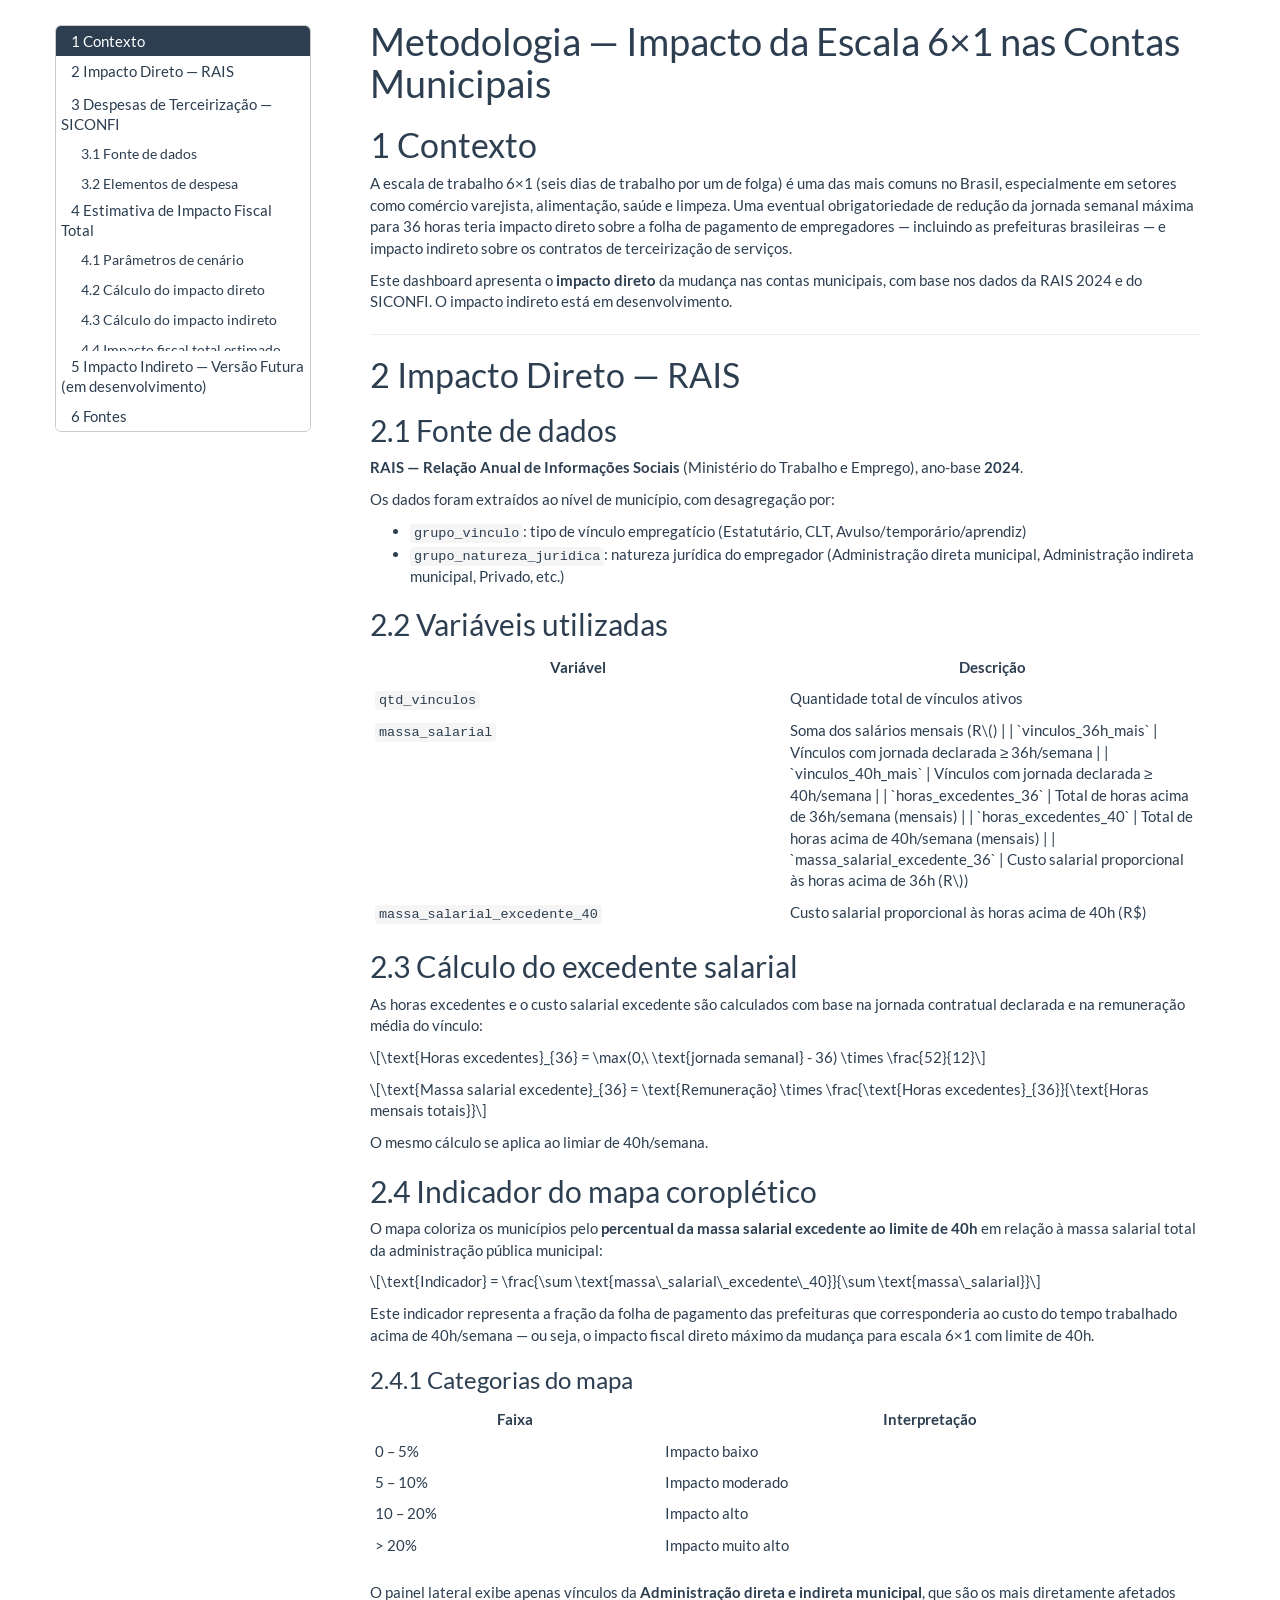
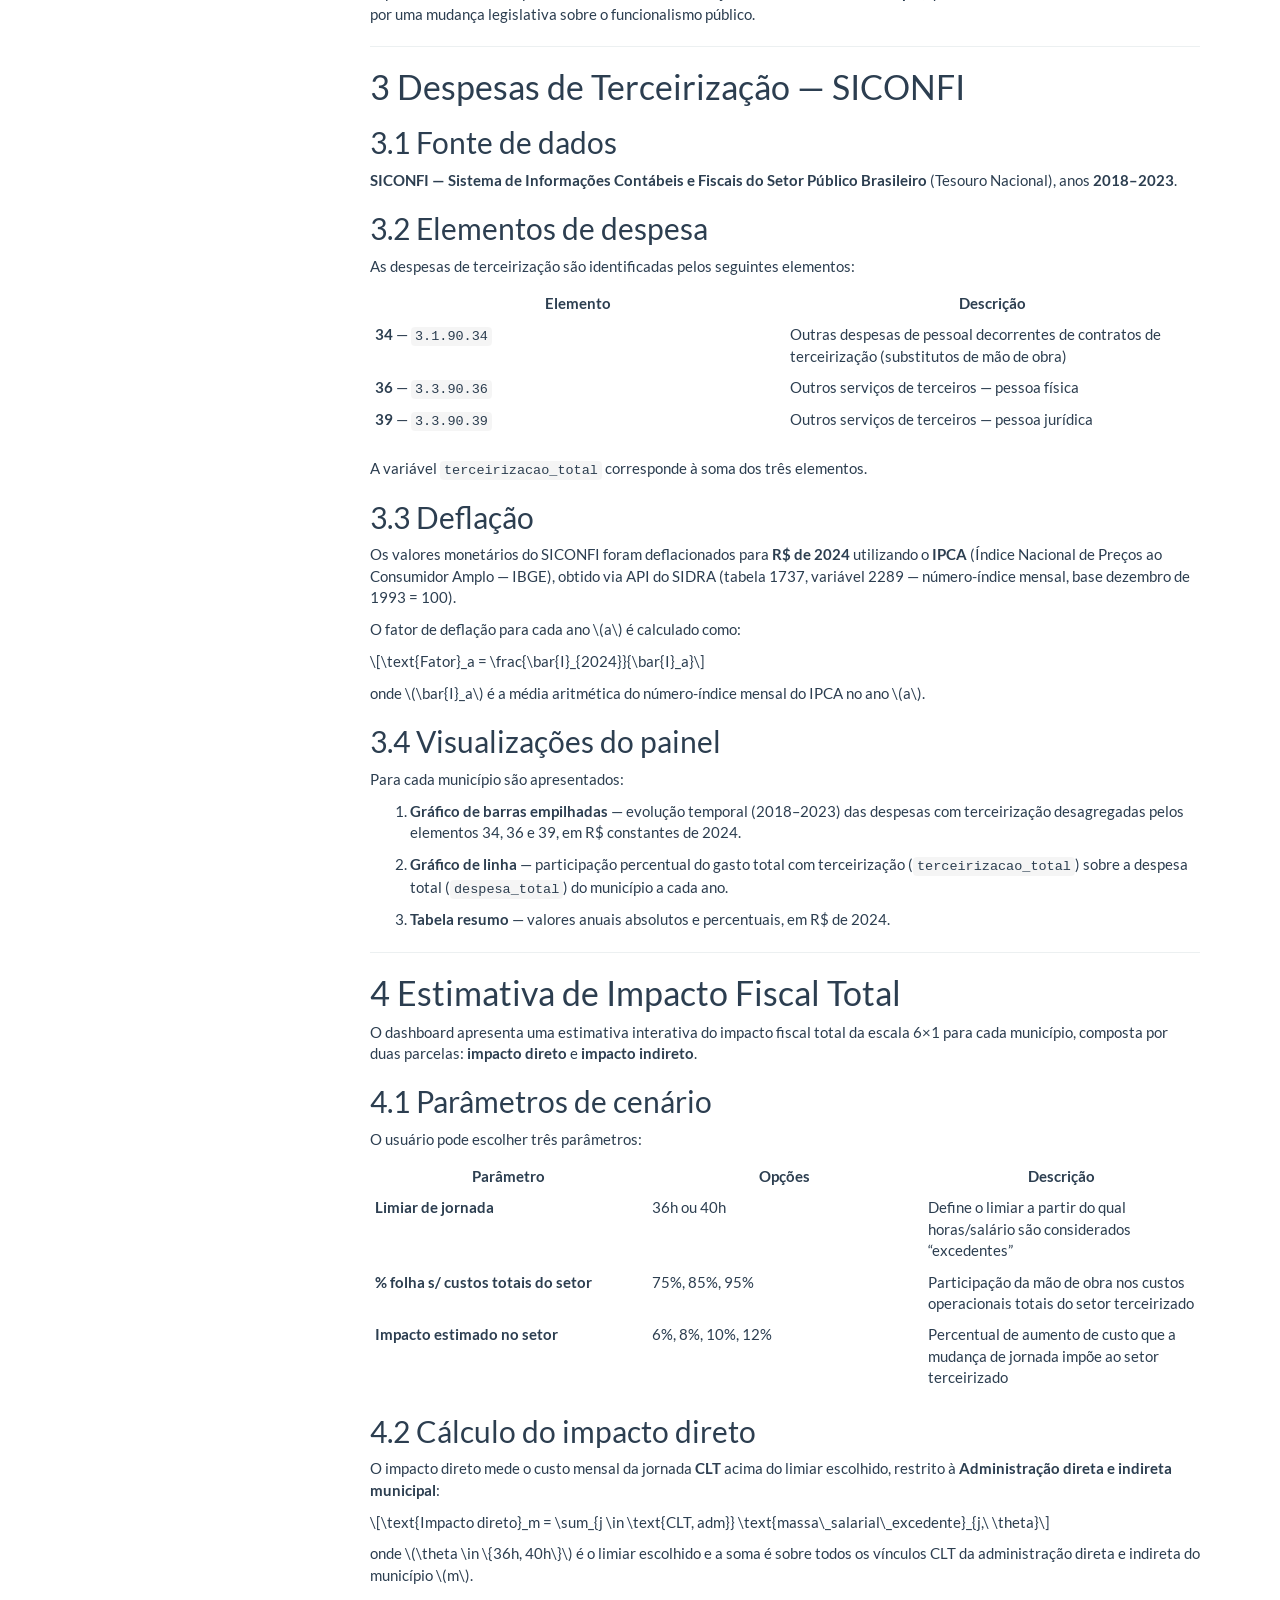
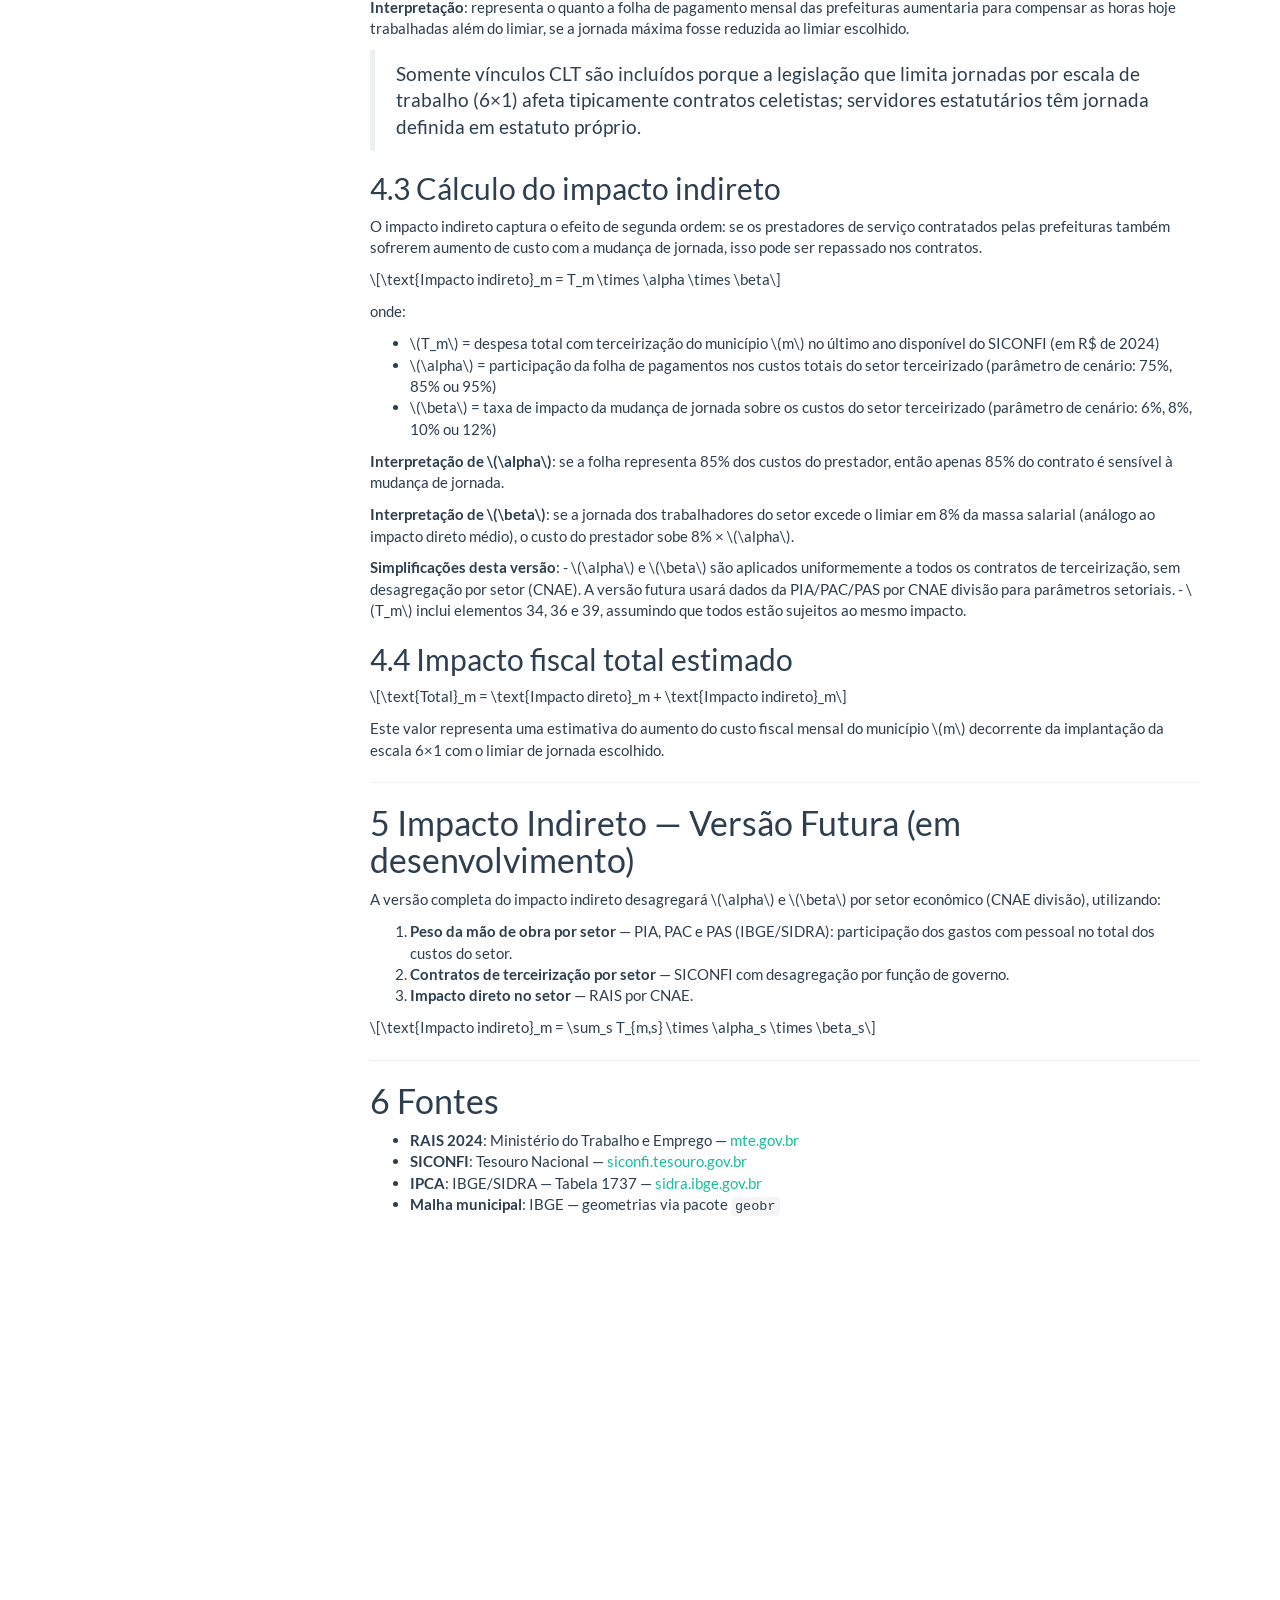
==== metodologia.html @ ecb9ad37 "Initial commit — dashboard 6x1 impacto municipal" ====
<!DOCTYPE html>

<html>

<head>

<meta charset="utf-8" />
<meta name="generator" content="pandoc" />
<meta http-equiv="X-UA-Compatible" content="IE=EDGE" />




<title>Metodologia — Impacto da Escala 6×1 nas Contas Municipais</title>

<script>// Pandoc 2.9 adds attributes on both header and div. We remove the former (to
// be compatible with the behavior of Pandoc < 2.8).
document.addEventListener('DOMContentLoaded', function(e) {
  var hs = document.querySelectorAll("div.section[class*='level'] > :first-child");
  var i, h, a;
  for (i = 0; i < hs.length; i++) {
    h = hs[i];
    if (!/^h[1-6]$/i.test(h.tagName)) continue;  // it should be a header h1-h6
    a = h.attributes;
    while (a.length > 0) h.removeAttribute(a[0].name);
  }
});
</script>
<script>/*! jQuery v3.6.0 | (c) OpenJS Foundation and other contributors | jquery.org/license */
!function(e,t){"use strict";"object"==typeof module&&"object"==typeof module.exports?module.exports=e.document?t(e,!0):function(e){if(!e.document)throw new Error("jQuery requires a window with a document");return t(e)}:t(e)}("undefined"!=typeof window?window:this,function(C,e){"use strict";var t=[],r=Object.getPrototypeOf,s=t.slice,g=t.flat?function(e){return t.flat.call(e)}:function(e){return t.concat.apply([],e)},u=t.push,i=t.indexOf,n={},o=n.toString,v=n.hasOwnProperty,a=v.toString,l=a.call(Object),y={},m=function(e){return"function"==typeof e&&"number"!=typeof e.nodeType&&"function"!=typeof e.item},x=function(e){return null!=e&&e===e.window},E=C.document,c={type:!0,src:!0,nonce:!0,noModule:!0};function b(e,t,n){var r,i,o=(n=n||E).createElement("script");if(o.text=e,t)for(r in c)(i=t[r]||t.getAttribute&&t.getAttribute(r))&&o.setAttribute(r,i);n.head.appendChild(o).parentNode.removeChild(o)}function w(e){return null==e?e+"":"object"==typeof e||"function"==typeof e?n[o.call(e)]||"object":typeof e}var f="3.6.0",S=function(e,t){return new S.fn.init(e,t)};function p(e){var t=!!e&&"length"in e&&e.length,n=w(e);return!m(e)&&!x(e)&&("array"===n||0===t||"number"==typeof t&&0<t&&t-1 in e)}S.fn=S.prototype={jquery:f,constructor:S,length:0,toArray:function(){return s.call(this)},get:function(e){return null==e?s.call(this):e<0?this[e+this.length]:this[e]},pushStack:function(e){var t=S.merge(this.constructor(),e);return t.prevObject=this,t},each:function(e){return S.each(this,e)},map:function(n){return this.pushStack(S.map(this,function(e,t){return n.call(e,t,e)}))},slice:function(){return this.pushStack(s.apply(this,arguments))},first:function(){return this.eq(0)},last:function(){return this.eq(-1)},even:function(){return this.pushStack(S.grep(this,function(e,t){return(t+1)%2}))},odd:function(){return this.pushStack(S.grep(this,function(e,t){return t%2}))},eq:function(e){var t=this.length,n=+e+(e<0?t:0);return this.pushStack(0<=n&&n<t?[this[n]]:[])},end:function(){return this.prevObject||this.constructor()},push:u,sort:t.sort,splice:t.splice},S.extend=S.fn.extend=function(){var e,t,n,r,i,o,a=arguments[0]||{},s=1,u=arguments.length,l=!1;for("boolean"==typeof a&&(l=a,a=arguments[s]||{},s++),"object"==typeof a||m(a)||(a={}),s===u&&(a=this,s--);s<u;s++)if(null!=(e=arguments[s]))for(t in e)r=e[t],"__proto__"!==t&&a!==r&&(l&&r&&(S.isPlainObject(r)||(i=Array.isArray(r)))?(n=a[t],o=i&&!Array.isArray(n)?[]:i||S.isPlainObject(n)?n:{},i=!1,a[t]=S.extend(l,o,r)):void 0!==r&&(a[t]=r));return a},S.extend({expando:"jQuery"+(f+Math.random()).replace(/\D/g,""),isReady:!0,error:function(e){throw new Error(e)},noop:function(){},isPlainObject:function(e){var t,n;return!(!e||"[object Object]"!==o.call(e))&&(!(t=r(e))||"function"==typeof(n=v.call(t,"constructor")&&t.constructor)&&a.call(n)===l)},isEmptyObject:function(e){var t;for(t in e)return!1;return!0},globalEval:function(e,t,n){b(e,{nonce:t&&t.nonce},n)},each:function(e,t){var n,r=0;if(p(e)){for(n=e.length;r<n;r++)if(!1===t.call(e[r],r,e[r]))break}else for(r in e)if(!1===t.call(e[r],r,e[r]))break;return e},makeArray:function(e,t){var n=t||[];return null!=e&&(p(Object(e))?S.merge(n,"string"==typeof e?[e]:e):u.call(n,e)),n},inArray:function(e,t,n){return null==t?-1:i.call(t,e,n)},merge:function(e,t){for(var n=+t.length,r=0,i=e.length;r<n;r++)e[i++]=t[r];return e.length=i,e},grep:function(e,t,n){for(var r=[],i=0,o=e.length,a=!n;i<o;i++)!t(e[i],i)!==a&&r.push(e[i]);return r},map:function(e,t,n){var r,i,o=0,a=[];if(p(e))for(r=e.length;o<r;o++)null!=(i=t(e[o],o,n))&&a.push(i);else for(o in e)null!=(i=t(e[o],o,n))&&a.push(i);return g(a)},guid:1,support:y}),"function"==typeof Symbol&&(S.fn[Symbol.iterator]=t[Symbol.iterator]),S.each("Boolean Number String Function Array Date RegExp Object Error Symbol".split(" "),function(e,t){n["[object "+t+"]"]=t.toLowerCase()});var d=function(n){var e,d,b,o,i,h,f,g,w,u,l,T,C,a,E,v,s,c,y,S="sizzle"+1*new Date,p=n.document,k=0,r=0,m=ue(),x=ue(),A=ue(),N=ue(),j=function(e,t){return e===t&&(l=!0),0},D={}.hasOwnProperty,t=[],q=t.pop,L=t.push,H=t.push,O=t.slice,P=function(e,t){for(var n=0,r=e.length;n<r;n++)if(e[n]===t)return n;return-1},R="checked|selected|async|autofocus|autoplay|controls|defer|disabled|hidden|ismap|loop|multiple|open|readonly|required|scoped",M="[\\x20\\t\\r\\n\\f]",I="(?:\\\\[\\da-fA-F]{1,6}"+M+"?|\\\\[^\\r\\n\\f]|[\\w-]|[^\0-\\x7f])+",W="\\["+M+"*("+I+")(?:"+M+"*([*^$|!~]?=)"+M+"*(?:'((?:\\\\.|[^\\\\'])*)'|\"((?:\\\\.|[^\\\\\"])*)\"|("+I+"))|)"+M+"*\\]",F=":("+I+")(?:\\((('((?:\\\\.|[^\\\\'])*)'|\"((?:\\\\.|[^\\\\\"])*)\")|((?:\\\\.|[^\\\\()[\\]]|"+W+")*)|.*)\\)|)",B=new RegExp(M+"+","g"),$=new RegExp("^"+M+"+|((?:^|[^\\\\])(?:\\\\.)*)"+M+"+$","g"),_=new RegExp("^"+M+"*,"+M+"*"),z=new RegExp("^"+M+"*([>+~]|"+M+")"+M+"*"),U=new RegExp(M+"|>"),X=new RegExp(F),V=new RegExp("^"+I+"$"),G={ID:new RegExp("^#("+I+")"),CLASS:new RegExp("^\\.("+I+")"),TAG:new RegExp("^("+I+"|[*])"),ATTR:new RegExp("^"+W),PSEUDO:new RegExp("^"+F),CHILD:new RegExp("^:(only|first|last|nth|nth-last)-(child|of-type)(?:\\("+M+"*(even|odd|(([+-]|)(\\d*)n|)"+M+"*(?:([+-]|)"+M+"*(\\d+)|))"+M+"*\\)|)","i"),bool:new RegExp("^(?:"+R+")$","i"),needsContext:new RegExp("^"+M+"*[>+~]|:(even|odd|eq|gt|lt|nth|first|last)(?:\\("+M+"*((?:-\\d)?\\d*)"+M+"*\\)|)(?=[^-]|$)","i")},Y=/HTML$/i,Q=/^(?:input|select|textarea|button)$/i,J=/^h\d$/i,K=/^[^{]+\{\s*\[native \w/,Z=/^(?:#([\w-]+)|(\w+)|\.([\w-]+))$/,ee=/[+~]/,te=new RegExp("\\\\[\\da-fA-F]{1,6}"+M+"?|\\\\([^\\r\\n\\f])","g"),ne=function(e,t){var n="0x"+e.slice(1)-65536;return t||(n<0?String.fromCharCode(n+65536):String.fromCharCode(n>>10|55296,1023&n|56320))},re=/([\0-\x1f\x7f]|^-?\d)|^-$|[^\0-\x1f\x7f-\uFFFF\w-]/g,ie=function(e,t){return t?"\0"===e?"\ufffd":e.slice(0,-1)+"\\"+e.charCodeAt(e.length-1).toString(16)+" ":"\\"+e},oe=function(){T()},ae=be(function(e){return!0===e.disabled&&"fieldset"===e.nodeName.toLowerCase()},{dir:"parentNode",next:"legend"});try{H.apply(t=O.call(p.childNodes),p.childNodes),t[p.childNodes.length].nodeType}catch(e){H={apply:t.length?function(e,t){L.apply(e,O.call(t))}:function(e,t){var n=e.length,r=0;while(e[n++]=t[r++]);e.length=n-1}}}function se(t,e,n,r){var i,o,a,s,u,l,c,f=e&&e.ownerDocument,p=e?e.nodeType:9;if(n=n||[],"string"!=typeof t||!t||1!==p&&9!==p&&11!==p)return n;if(!r&&(T(e),e=e||C,E)){if(11!==p&&(u=Z.exec(t)))if(i=u[1]){if(9===p){if(!(a=e.getElementById(i)))return n;if(a.id===i)return n.push(a),n}else if(f&&(a=f.getElementById(i))&&y(e,a)&&a.id===i)return n.push(a),n}else{if(u[2])return H.apply(n,e.getElementsByTagName(t)),n;if((i=u[3])&&d.getElementsByClassName&&e.getElementsByClassName)return H.apply(n,e.getElementsByClassName(i)),n}if(d.qsa&&!N[t+" "]&&(!v||!v.test(t))&&(1!==p||"object"!==e.nodeName.toLowerCase())){if(c=t,f=e,1===p&&(U.test(t)||z.test(t))){(f=ee.test(t)&&ye(e.parentNode)||e)===e&&d.scope||((s=e.getAttribute("id"))?s=s.replace(re,ie):e.setAttribute("id",s=S)),o=(l=h(t)).length;while(o--)l[o]=(s?"#"+s:":scope")+" "+xe(l[o]);c=l.join(",")}try{return H.apply(n,f.querySelectorAll(c)),n}catch(e){N(t,!0)}finally{s===S&&e.removeAttribute("id")}}}return g(t.replace($,"$1"),e,n,r)}function ue(){var r=[];return function e(t,n){return r.push(t+" ")>b.cacheLength&&delete e[r.shift()],e[t+" "]=n}}function le(e){return e[S]=!0,e}function ce(e){var t=C.createElement("fieldset");try{return!!e(t)}catch(e){return!1}finally{t.parentNode&&t.parentNode.removeChild(t),t=null}}function fe(e,t){var n=e.split("|"),r=n.length;while(r--)b.attrHandle[n[r]]=t}function pe(e,t){var n=t&&e,r=n&&1===e.nodeType&&1===t.nodeType&&e.sourceIndex-t.sourceIndex;if(r)return r;if(n)while(n=n.nextSibling)if(n===t)return-1;return e?1:-1}function de(t){return function(e){return"input"===e.nodeName.toLowerCase()&&e.type===t}}function he(n){return function(e){var t=e.nodeName.toLowerCase();return("input"===t||"button"===t)&&e.type===n}}function ge(t){return function(e){return"form"in e?e.parentNode&&!1===e.disabled?"label"in e?"label"in e.parentNode?e.parentNode.disabled===t:e.disabled===t:e.isDisabled===t||e.isDisabled!==!t&&ae(e)===t:e.disabled===t:"label"in e&&e.disabled===t}}function ve(a){return le(function(o){return o=+o,le(function(e,t){var n,r=a([],e.length,o),i=r.length;while(i--)e[n=r[i]]&&(e[n]=!(t[n]=e[n]))})})}function ye(e){return e&&"undefined"!=typeof e.getElementsByTagName&&e}for(e in d=se.support={},i=se.isXML=function(e){var t=e&&e.namespaceURI,n=e&&(e.ownerDocument||e).documentElement;return!Y.test(t||n&&n.nodeName||"HTML")},T=se.setDocument=function(e){var t,n,r=e?e.ownerDocument||e:p;return r!=C&&9===r.nodeType&&r.documentElement&&(a=(C=r).documentElement,E=!i(C),p!=C&&(n=C.defaultView)&&n.top!==n&&(n.addEventListener?n.addEventListener("unload",oe,!1):n.attachEvent&&n.attachEvent("onunload",oe)),d.scope=ce(function(e){return a.appendChild(e).appendChild(C.createElement("div")),"undefined"!=typeof e.querySelectorAll&&!e.querySelectorAll(":scope fieldset div").length}),d.attributes=ce(function(e){return e.className="i",!e.getAttribute("className")}),d.getElementsByTagName=ce(function(e){return e.appendChild(C.createComment("")),!e.getElementsByTagName("*").length}),d.getElementsByClassName=K.test(C.getElementsByClassName),d.getById=ce(function(e){return a.appendChild(e).id=S,!C.getElementsByName||!C.getElementsByName(S).length}),d.getById?(b.filter.ID=function(e){var t=e.replace(te,ne);return function(e){return e.getAttribute("id")===t}},b.find.ID=function(e,t){if("undefined"!=typeof t.getElementById&&E){var n=t.getElementById(e);return n?[n]:[]}}):(b.filter.ID=function(e){var n=e.replace(te,ne);return function(e){var t="undefined"!=typeof e.getAttributeNode&&e.getAttributeNode("id");return t&&t.value===n}},b.find.ID=function(e,t){if("undefined"!=typeof t.getElementById&&E){var n,r,i,o=t.getElementById(e);if(o){if((n=o.getAttributeNode("id"))&&n.value===e)return[o];i=t.getElementsByName(e),r=0;while(o=i[r++])if((n=o.getAttributeNode("id"))&&n.value===e)return[o]}return[]}}),b.find.TAG=d.getElementsByTagName?function(e,t){return"undefined"!=typeof t.getElementsByTagName?t.getElementsByTagName(e):d.qsa?t.querySelectorAll(e):void 0}:function(e,t){var n,r=[],i=0,o=t.getElementsByTagName(e);if("*"===e){while(n=o[i++])1===n.nodeType&&r.push(n);return r}return o},b.find.CLASS=d.getElementsByClassName&&function(e,t){if("undefined"!=typeof t.getElementsByClassName&&E)return t.getElementsByClassName(e)},s=[],v=[],(d.qsa=K.test(C.querySelectorAll))&&(ce(function(e){var t;a.appendChild(e).innerHTML="<a id='"+S+"'></a><select id='"+S+"-\r\\' msallowcapture=''><option selected=''></option></select>",e.querySelectorAll("[msallowcapture^='']").length&&v.push("[*^$]="+M+"*(?:''|\"\")"),e.querySelectorAll("[selected]").length||v.push("\\["+M+"*(?:value|"+R+")"),e.querySelectorAll("[id~="+S+"-]").length||v.push("~="),(t=C.createElement("input")).setAttribute("name",""),e.appendChild(t),e.querySelectorAll("[name='']").length||v.push("\\["+M+"*name"+M+"*="+M+"*(?:''|\"\")"),e.querySelectorAll(":checked").length||v.push(":checked"),e.querySelectorAll("a#"+S+"+*").length||v.push(".#.+[+~]"),e.querySelectorAll("\\\f"),v.push("[\\r\\n\\f]")}),ce(function(e){e.innerHTML="<a href='' disabled='disabled'></a><select disabled='disabled'><option/></select>";var t=C.createElement("input");t.setAttribute("type","hidden"),e.appendChild(t).setAttribute("name","D"),e.querySelectorAll("[name=d]").length&&v.push("name"+M+"*[*^$|!~]?="),2!==e.querySelectorAll(":enabled").length&&v.push(":enabled",":disabled"),a.appendChild(e).disabled=!0,2!==e.querySelectorAll(":disabled").length&&v.push(":enabled",":disabled"),e.querySelectorAll("*,:x"),v.push(",.*:")})),(d.matchesSelector=K.test(c=a.matches||a.webkitMatchesSelector||a.mozMatchesSelector||a.oMatchesSelector||a.msMatchesSelector))&&ce(function(e){d.disconnectedMatch=c.call(e,"*"),c.call(e,"[s!='']:x"),s.push("!=",F)}),v=v.length&&new RegExp(v.join("|")),s=s.length&&new RegExp(s.join("|")),t=K.test(a.compareDocumentPosition),y=t||K.test(a.contains)?function(e,t){var n=9===e.nodeType?e.documentElement:e,r=t&&t.parentNode;return e===r||!(!r||1!==r.nodeType||!(n.contains?n.contains(r):e.compareDocumentPosition&&16&e.compareDocumentPosition(r)))}:function(e,t){if(t)while(t=t.parentNode)if(t===e)return!0;return!1},j=t?function(e,t){if(e===t)return l=!0,0;var n=!e.compareDocumentPosition-!t.compareDocumentPosition;return n||(1&(n=(e.ownerDocument||e)==(t.ownerDocument||t)?e.compareDocumentPosition(t):1)||!d.sortDetached&&t.compareDocumentPosition(e)===n?e==C||e.ownerDocument==p&&y(p,e)?-1:t==C||t.ownerDocument==p&&y(p,t)?1:u?P(u,e)-P(u,t):0:4&n?-1:1)}:function(e,t){if(e===t)return l=!0,0;var n,r=0,i=e.parentNode,o=t.parentNode,a=[e],s=[t];if(!i||!o)return e==C?-1:t==C?1:i?-1:o?1:u?P(u,e)-P(u,t):0;if(i===o)return pe(e,t);n=e;while(n=n.parentNode)a.unshift(n);n=t;while(n=n.parentNode)s.unshift(n);while(a[r]===s[r])r++;return r?pe(a[r],s[r]):a[r]==p?-1:s[r]==p?1:0}),C},se.matches=function(e,t){return se(e,null,null,t)},se.matchesSelector=function(e,t){if(T(e),d.matchesSelector&&E&&!N[t+" "]&&(!s||!s.test(t))&&(!v||!v.test(t)))try{var n=c.call(e,t);if(n||d.disconnectedMatch||e.document&&11!==e.document.nodeType)return n}catch(e){N(t,!0)}return 0<se(t,C,null,[e]).length},se.contains=function(e,t){return(e.ownerDocument||e)!=C&&T(e),y(e,t)},se.attr=function(e,t){(e.ownerDocument||e)!=C&&T(e);var n=b.attrHandle[t.toLowerCase()],r=n&&D.call(b.attrHandle,t.toLowerCase())?n(e,t,!E):void 0;return void 0!==r?r:d.attributes||!E?e.getAttribute(t):(r=e.getAttributeNode(t))&&r.specified?r.value:null},se.escape=function(e){return(e+"").replace(re,ie)},se.error=function(e){throw new Error("Syntax error, unrecognized expression: "+e)},se.uniqueSort=function(e){var t,n=[],r=0,i=0;if(l=!d.detectDuplicates,u=!d.sortStable&&e.slice(0),e.sort(j),l){while(t=e[i++])t===e[i]&&(r=n.push(i));while(r--)e.splice(n[r],1)}return u=null,e},o=se.getText=function(e){var t,n="",r=0,i=e.nodeType;if(i){if(1===i||9===i||11===i){if("string"==typeof e.textContent)return e.textContent;for(e=e.firstChild;e;e=e.nextSibling)n+=o(e)}else if(3===i||4===i)return e.nodeValue}else while(t=e[r++])n+=o(t);return n},(b=se.selectors={cacheLength:50,createPseudo:le,match:G,attrHandle:{},find:{},relative:{">":{dir:"parentNode",first:!0}," ":{dir:"parentNode"},"+":{dir:"previousSibling",first:!0},"~":{dir:"previousSibling"}},preFilter:{ATTR:function(e){return e[1]=e[1].replace(te,ne),e[3]=(e[3]||e[4]||e[5]||"").replace(te,ne),"~="===e[2]&&(e[3]=" "+e[3]+" "),e.slice(0,4)},CHILD:function(e){return e[1]=e[1].toLowerCase(),"nth"===e[1].slice(0,3)?(e[3]||se.error(e[0]),e[4]=+(e[4]?e[5]+(e[6]||1):2*("even"===e[3]||"odd"===e[3])),e[5]=+(e[7]+e[8]||"odd"===e[3])):e[3]&&se.error(e[0]),e},PSEUDO:function(e){var t,n=!e[6]&&e[2];return G.CHILD.test(e[0])?null:(e[3]?e[2]=e[4]||e[5]||"":n&&X.test(n)&&(t=h(n,!0))&&(t=n.indexOf(")",n.length-t)-n.length)&&(e[0]=e[0].slice(0,t),e[2]=n.slice(0,t)),e.slice(0,3))}},filter:{TAG:function(e){var t=e.replace(te,ne).toLowerCase();return"*"===e?function(){return!0}:function(e){return e.nodeName&&e.nodeName.toLowerCase()===t}},CLASS:function(e){var t=m[e+" "];return t||(t=new RegExp("(^|"+M+")"+e+"("+M+"|$)"))&&m(e,function(e){return t.test("string"==typeof e.className&&e.className||"undefined"!=typeof e.getAttribute&&e.getAttribute("class")||"")})},ATTR:function(n,r,i){return function(e){var t=se.attr(e,n);return null==t?"!="===r:!r||(t+="","="===r?t===i:"!="===r?t!==i:"^="===r?i&&0===t.indexOf(i):"*="===r?i&&-1<t.indexOf(i):"$="===r?i&&t.slice(-i.length)===i:"~="===r?-1<(" "+t.replace(B," ")+" ").indexOf(i):"|="===r&&(t===i||t.slice(0,i.length+1)===i+"-"))}},CHILD:function(h,e,t,g,v){var y="nth"!==h.slice(0,3),m="last"!==h.slice(-4),x="of-type"===e;return 1===g&&0===v?function(e){return!!e.parentNode}:function(e,t,n){var r,i,o,a,s,u,l=y!==m?"nextSibling":"previousSibling",c=e.parentNode,f=x&&e.nodeName.toLowerCase(),p=!n&&!x,d=!1;if(c){if(y){while(l){a=e;while(a=a[l])if(x?a.nodeName.toLowerCase()===f:1===a.nodeType)return!1;u=l="only"===h&&!u&&"nextSibling"}return!0}if(u=[m?c.firstChild:c.lastChild],m&&p){d=(s=(r=(i=(o=(a=c)[S]||(a[S]={}))[a.uniqueID]||(o[a.uniqueID]={}))[h]||[])[0]===k&&r[1])&&r[2],a=s&&c.childNodes[s];while(a=++s&&a&&a[l]||(d=s=0)||u.pop())if(1===a.nodeType&&++d&&a===e){i[h]=[k,s,d];break}}else if(p&&(d=s=(r=(i=(o=(a=e)[S]||(a[S]={}))[a.uniqueID]||(o[a.uniqueID]={}))[h]||[])[0]===k&&r[1]),!1===d)while(a=++s&&a&&a[l]||(d=s=0)||u.pop())if((x?a.nodeName.toLowerCase()===f:1===a.nodeType)&&++d&&(p&&((i=(o=a[S]||(a[S]={}))[a.uniqueID]||(o[a.uniqueID]={}))[h]=[k,d]),a===e))break;return(d-=v)===g||d%g==0&&0<=d/g}}},PSEUDO:function(e,o){var t,a=b.pseudos[e]||b.setFilters[e.toLowerCase()]||se.error("unsupported pseudo: "+e);return a[S]?a(o):1<a.length?(t=[e,e,"",o],b.setFilters.hasOwnProperty(e.toLowerCase())?le(function(e,t){var n,r=a(e,o),i=r.length;while(i--)e[n=P(e,r[i])]=!(t[n]=r[i])}):function(e){return a(e,0,t)}):a}},pseudos:{not:le(function(e){var r=[],i=[],s=f(e.replace($,"$1"));return s[S]?le(function(e,t,n,r){var i,o=s(e,null,r,[]),a=e.length;while(a--)(i=o[a])&&(e[a]=!(t[a]=i))}):function(e,t,n){return r[0]=e,s(r,null,n,i),r[0]=null,!i.pop()}}),has:le(function(t){return function(e){return 0<se(t,e).length}}),contains:le(function(t){return t=t.replace(te,ne),function(e){return-1<(e.textContent||o(e)).indexOf(t)}}),lang:le(function(n){return V.test(n||"")||se.error("unsupported lang: "+n),n=n.replace(te,ne).toLowerCase(),function(e){var t;do{if(t=E?e.lang:e.getAttribute("xml:lang")||e.getAttribute("lang"))return(t=t.toLowerCase())===n||0===t.indexOf(n+"-")}while((e=e.parentNode)&&1===e.nodeType);return!1}}),target:function(e){var t=n.location&&n.location.hash;return t&&t.slice(1)===e.id},root:function(e){return e===a},focus:function(e){return e===C.activeElement&&(!C.hasFocus||C.hasFocus())&&!!(e.type||e.href||~e.tabIndex)},enabled:ge(!1),disabled:ge(!0),checked:function(e){var t=e.nodeName.toLowerCase();return"input"===t&&!!e.checked||"option"===t&&!!e.selected},selected:function(e){return e.parentNode&&e.parentNode.selectedIndex,!0===e.selected},empty:function(e){for(e=e.firstChild;e;e=e.nextSibling)if(e.nodeType<6)return!1;return!0},parent:function(e){return!b.pseudos.empty(e)},header:function(e){return J.test(e.nodeName)},input:function(e){return Q.test(e.nodeName)},button:function(e){var t=e.nodeName.toLowerCase();return"input"===t&&"button"===e.type||"button"===t},text:function(e){var t;return"input"===e.nodeName.toLowerCase()&&"text"===e.type&&(null==(t=e.getAttribute("type"))||"text"===t.toLowerCase())},first:ve(function(){return[0]}),last:ve(function(e,t){return[t-1]}),eq:ve(function(e,t,n){return[n<0?n+t:n]}),even:ve(function(e,t){for(var n=0;n<t;n+=2)e.push(n);return e}),odd:ve(function(e,t){for(var n=1;n<t;n+=2)e.push(n);return e}),lt:ve(function(e,t,n){for(var r=n<0?n+t:t<n?t:n;0<=--r;)e.push(r);return e}),gt:ve(function(e,t,n){for(var r=n<0?n+t:n;++r<t;)e.push(r);return e})}}).pseudos.nth=b.pseudos.eq,{radio:!0,checkbox:!0,file:!0,password:!0,image:!0})b.pseudos[e]=de(e);for(e in{submit:!0,reset:!0})b.pseudos[e]=he(e);function me(){}function xe(e){for(var t=0,n=e.length,r="";t<n;t++)r+=e[t].value;return r}function be(s,e,t){var u=e.dir,l=e.next,c=l||u,f=t&&"parentNode"===c,p=r++;return e.first?function(e,t,n){while(e=e[u])if(1===e.nodeType||f)return s(e,t,n);return!1}:function(e,t,n){var r,i,o,a=[k,p];if(n){while(e=e[u])if((1===e.nodeType||f)&&s(e,t,n))return!0}else while(e=e[u])if(1===e.nodeType||f)if(i=(o=e[S]||(e[S]={}))[e.uniqueID]||(o[e.uniqueID]={}),l&&l===e.nodeName.toLowerCase())e=e[u]||e;else{if((r=i[c])&&r[0]===k&&r[1]===p)return a[2]=r[2];if((i[c]=a)[2]=s(e,t,n))return!0}return!1}}function we(i){return 1<i.length?function(e,t,n){var r=i.length;while(r--)if(!i[r](e,t,n))return!1;return!0}:i[0]}function Te(e,t,n,r,i){for(var o,a=[],s=0,u=e.length,l=null!=t;s<u;s++)(o=e[s])&&(n&&!n(o,r,i)||(a.push(o),l&&t.push(s)));return a}function Ce(d,h,g,v,y,e){return v&&!v[S]&&(v=Ce(v)),y&&!y[S]&&(y=Ce(y,e)),le(function(e,t,n,r){var i,o,a,s=[],u=[],l=t.length,c=e||function(e,t,n){for(var r=0,i=t.length;r<i;r++)se(e,t[r],n);return n}(h||"*",n.nodeType?[n]:n,[]),f=!d||!e&&h?c:Te(c,s,d,n,r),p=g?y||(e?d:l||v)?[]:t:f;if(g&&g(f,p,n,r),v){i=Te(p,u),v(i,[],n,r),o=i.length;while(o--)(a=i[o])&&(p[u[o]]=!(f[u[o]]=a))}if(e){if(y||d){if(y){i=[],o=p.length;while(o--)(a=p[o])&&i.push(f[o]=a);y(null,p=[],i,r)}o=p.length;while(o--)(a=p[o])&&-1<(i=y?P(e,a):s[o])&&(e[i]=!(t[i]=a))}}else p=Te(p===t?p.splice(l,p.length):p),y?y(null,t,p,r):H.apply(t,p)})}function Ee(e){for(var i,t,n,r=e.length,o=b.relative[e[0].type],a=o||b.relative[" "],s=o?1:0,u=be(function(e){return e===i},a,!0),l=be(function(e){return-1<P(i,e)},a,!0),c=[function(e,t,n){var r=!o&&(n||t!==w)||((i=t).nodeType?u(e,t,n):l(e,t,n));return i=null,r}];s<r;s++)if(t=b.relative[e[s].type])c=[be(we(c),t)];else{if((t=b.filter[e[s].type].apply(null,e[s].matches))[S]){for(n=++s;n<r;n++)if(b.relative[e[n].type])break;return Ce(1<s&&we(c),1<s&&xe(e.slice(0,s-1).concat({value:" "===e[s-2].type?"*":""})).replace($,"$1"),t,s<n&&Ee(e.slice(s,n)),n<r&&Ee(e=e.slice(n)),n<r&&xe(e))}c.push(t)}return we(c)}return me.prototype=b.filters=b.pseudos,b.setFilters=new me,h=se.tokenize=function(e,t){var n,r,i,o,a,s,u,l=x[e+" "];if(l)return t?0:l.slice(0);a=e,s=[],u=b.preFilter;while(a){for(o in n&&!(r=_.exec(a))||(r&&(a=a.slice(r[0].length)||a),s.push(i=[])),n=!1,(r=z.exec(a))&&(n=r.shift(),i.push({value:n,type:r[0].replace($," ")}),a=a.slice(n.length)),b.filter)!(r=G[o].exec(a))||u[o]&&!(r=u[o](r))||(n=r.shift(),i.push({value:n,type:o,matches:r}),a=a.slice(n.length));if(!n)break}return t?a.length:a?se.error(e):x(e,s).slice(0)},f=se.compile=function(e,t){var n,v,y,m,x,r,i=[],o=[],a=A[e+" "];if(!a){t||(t=h(e)),n=t.length;while(n--)(a=Ee(t[n]))[S]?i.push(a):o.push(a);(a=A(e,(v=o,m=0<(y=i).length,x=0<v.length,r=function(e,t,n,r,i){var o,a,s,u=0,l="0",c=e&&[],f=[],p=w,d=e||x&&b.find.TAG("*",i),h=k+=null==p?1:Math.random()||.1,g=d.length;for(i&&(w=t==C||t||i);l!==g&&null!=(o=d[l]);l++){if(x&&o){a=0,t||o.ownerDocument==C||(T(o),n=!E);while(s=v[a++])if(s(o,t||C,n)){r.push(o);break}i&&(k=h)}m&&((o=!s&&o)&&u--,e&&c.push(o))}if(u+=l,m&&l!==u){a=0;while(s=y[a++])s(c,f,t,n);if(e){if(0<u)while(l--)c[l]||f[l]||(f[l]=q.call(r));f=Te(f)}H.apply(r,f),i&&!e&&0<f.length&&1<u+y.length&&se.uniqueSort(r)}return i&&(k=h,w=p),c},m?le(r):r))).selector=e}return a},g=se.select=function(e,t,n,r){var i,o,a,s,u,l="function"==typeof e&&e,c=!r&&h(e=l.selector||e);if(n=n||[],1===c.length){if(2<(o=c[0]=c[0].slice(0)).length&&"ID"===(a=o[0]).type&&9===t.nodeType&&E&&b.relative[o[1].type]){if(!(t=(b.find.ID(a.matches[0].replace(te,ne),t)||[])[0]))return n;l&&(t=t.parentNode),e=e.slice(o.shift().value.length)}i=G.needsContext.test(e)?0:o.length;while(i--){if(a=o[i],b.relative[s=a.type])break;if((u=b.find[s])&&(r=u(a.matches[0].replace(te,ne),ee.test(o[0].type)&&ye(t.parentNode)||t))){if(o.splice(i,1),!(e=r.length&&xe(o)))return H.apply(n,r),n;break}}}return(l||f(e,c))(r,t,!E,n,!t||ee.test(e)&&ye(t.parentNode)||t),n},d.sortStable=S.split("").sort(j).join("")===S,d.detectDuplicates=!!l,T(),d.sortDetached=ce(function(e){return 1&e.compareDocumentPosition(C.createElement("fieldset"))}),ce(function(e){return e.innerHTML="<a href='#'></a>","#"===e.firstChild.getAttribute("href")})||fe("type|href|height|width",function(e,t,n){if(!n)return e.getAttribute(t,"type"===t.toLowerCase()?1:2)}),d.attributes&&ce(function(e){return e.innerHTML="<input/>",e.firstChild.setAttribute("value",""),""===e.firstChild.getAttribute("value")})||fe("value",function(e,t,n){if(!n&&"input"===e.nodeName.toLowerCase())return e.defaultValue}),ce(function(e){return null==e.getAttribute("disabled")})||fe(R,function(e,t,n){var r;if(!n)return!0===e[t]?t.toLowerCase():(r=e.getAttributeNode(t))&&r.specified?r.value:null}),se}(C);S.find=d,S.expr=d.selectors,S.expr[":"]=S.expr.pseudos,S.uniqueSort=S.unique=d.uniqueSort,S.text=d.getText,S.isXMLDoc=d.isXML,S.contains=d.contains,S.escapeSelector=d.escape;var h=function(e,t,n){var r=[],i=void 0!==n;while((e=e[t])&&9!==e.nodeType)if(1===e.nodeType){if(i&&S(e).is(n))break;r.push(e)}return r},T=function(e,t){for(var n=[];e;e=e.nextSibling)1===e.nodeType&&e!==t&&n.push(e);return n},k=S.expr.match.needsContext;function A(e,t){return e.nodeName&&e.nodeName.toLowerCase()===t.toLowerCase()}var N=/^<([a-z][^\/\0>:\x20\t\r\n\f]*)[\x20\t\r\n\f]*\/?>(?:<\/\1>|)$/i;function j(e,n,r){return m(n)?S.grep(e,function(e,t){return!!n.call(e,t,e)!==r}):n.nodeType?S.grep(e,function(e){return e===n!==r}):"string"!=typeof n?S.grep(e,function(e){return-1<i.call(n,e)!==r}):S.filter(n,e,r)}S.filter=function(e,t,n){var r=t[0];return n&&(e=":not("+e+")"),1===t.length&&1===r.nodeType?S.find.matchesSelector(r,e)?[r]:[]:S.find.matches(e,S.grep(t,function(e){return 1===e.nodeType}))},S.fn.extend({find:function(e){var t,n,r=this.length,i=this;if("string"!=typeof e)return this.pushStack(S(e).filter(function(){for(t=0;t<r;t++)if(S.contains(i[t],this))return!0}));for(n=this.pushStack([]),t=0;t<r;t++)S.find(e,i[t],n);return 1<r?S.uniqueSort(n):n},filter:function(e){return this.pushStack(j(this,e||[],!1))},not:function(e){return this.pushStack(j(this,e||[],!0))},is:function(e){return!!j(this,"string"==typeof e&&k.test(e)?S(e):e||[],!1).length}});var D,q=/^(?:\s*(<[\w\W]+>)[^>]*|#([\w-]+))$/;(S.fn.init=function(e,t,n){var r,i;if(!e)return this;if(n=n||D,"string"==typeof e){if(!(r="<"===e[0]&&">"===e[e.length-1]&&3<=e.length?[null,e,null]:q.exec(e))||!r[1]&&t)return!t||t.jquery?(t||n).find(e):this.constructor(t).find(e);if(r[1]){if(t=t instanceof S?t[0]:t,S.merge(this,S.parseHTML(r[1],t&&t.nodeType?t.ownerDocument||t:E,!0)),N.test(r[1])&&S.isPlainObject(t))for(r in t)m(this[r])?this[r](t[r]):this.attr(r,t[r]);return this}return(i=E.getElementById(r[2]))&&(this[0]=i,this.length=1),this}return e.nodeType?(this[0]=e,this.length=1,this):m(e)?void 0!==n.ready?n.ready(e):e(S):S.makeArray(e,this)}).prototype=S.fn,D=S(E);var L=/^(?:parents|prev(?:Until|All))/,H={children:!0,contents:!0,next:!0,prev:!0};function O(e,t){while((e=e[t])&&1!==e.nodeType);return e}S.fn.extend({has:function(e){var t=S(e,this),n=t.length;return this.filter(function(){for(var e=0;e<n;e++)if(S.contains(this,t[e]))return!0})},closest:function(e,t){var n,r=0,i=this.length,o=[],a="string"!=typeof e&&S(e);if(!k.test(e))for(;r<i;r++)for(n=this[r];n&&n!==t;n=n.parentNode)if(n.nodeType<11&&(a?-1<a.index(n):1===n.nodeType&&S.find.matchesSelector(n,e))){o.push(n);break}return this.pushStack(1<o.length?S.uniqueSort(o):o)},index:function(e){return e?"string"==typeof e?i.call(S(e),this[0]):i.call(this,e.jquery?e[0]:e):this[0]&&this[0].parentNode?this.first().prevAll().length:-1},add:function(e,t){return this.pushStack(S.uniqueSort(S.merge(this.get(),S(e,t))))},addBack:function(e){return this.add(null==e?this.prevObject:this.prevObject.filter(e))}}),S.each({parent:function(e){var t=e.parentNode;return t&&11!==t.nodeType?t:null},parents:function(e){return h(e,"parentNode")},parentsUntil:function(e,t,n){return h(e,"parentNode",n)},next:function(e){return O(e,"nextSibling")},prev:function(e){return O(e,"previousSibling")},nextAll:function(e){return h(e,"nextSibling")},prevAll:function(e){return h(e,"previousSibling")},nextUntil:function(e,t,n){return h(e,"nextSibling",n)},prevUntil:function(e,t,n){return h(e,"previousSibling",n)},siblings:function(e){return T((e.parentNode||{}).firstChild,e)},children:function(e){return T(e.firstChild)},contents:function(e){return null!=e.contentDocument&&r(e.contentDocument)?e.contentDocument:(A(e,"template")&&(e=e.content||e),S.merge([],e.childNodes))}},function(r,i){S.fn[r]=function(e,t){var n=S.map(this,i,e);return"Until"!==r.slice(-5)&&(t=e),t&&"string"==typeof t&&(n=S.filter(t,n)),1<this.length&&(H[r]||S.uniqueSort(n),L.test(r)&&n.reverse()),this.pushStack(n)}});var P=/[^\x20\t\r\n\f]+/g;function R(e){return e}function M(e){throw e}function I(e,t,n,r){var i;try{e&&m(i=e.promise)?i.call(e).done(t).fail(n):e&&m(i=e.then)?i.call(e,t,n):t.apply(void 0,[e].slice(r))}catch(e){n.apply(void 0,[e])}}S.Callbacks=function(r){var e,n;r="string"==typeof r?(e=r,n={},S.each(e.match(P)||[],function(e,t){n[t]=!0}),n):S.extend({},r);var i,t,o,a,s=[],u=[],l=-1,c=function(){for(a=a||r.once,o=i=!0;u.length;l=-1){t=u.shift();while(++l<s.length)!1===s[l].apply(t[0],t[1])&&r.stopOnFalse&&(l=s.length,t=!1)}r.memory||(t=!1),i=!1,a&&(s=t?[]:"")},f={add:function(){return s&&(t&&!i&&(l=s.length-1,u.push(t)),function n(e){S.each(e,function(e,t){m(t)?r.unique&&f.has(t)||s.push(t):t&&t.length&&"string"!==w(t)&&n(t)})}(arguments),t&&!i&&c()),this},remove:function(){return S.each(arguments,function(e,t){var n;while(-1<(n=S.inArray(t,s,n)))s.splice(n,1),n<=l&&l--}),this},has:function(e){return e?-1<S.inArray(e,s):0<s.length},empty:function(){return s&&(s=[]),this},disable:function(){return a=u=[],s=t="",this},disabled:function(){return!s},lock:function(){return a=u=[],t||i||(s=t=""),this},locked:function(){return!!a},fireWith:function(e,t){return a||(t=[e,(t=t||[]).slice?t.slice():t],u.push(t),i||c()),this},fire:function(){return f.fireWith(this,arguments),this},fired:function(){return!!o}};return f},S.extend({Deferred:function(e){var o=[["notify","progress",S.Callbacks("memory"),S.Callbacks("memory"),2],["resolve","done",S.Callbacks("once memory"),S.Callbacks("once memory"),0,"resolved"],["reject","fail",S.Callbacks("once memory"),S.Callbacks("once memory"),1,"rejected"]],i="pending",a={state:function(){return i},always:function(){return s.done(arguments).fail(arguments),this},"catch":function(e){return a.then(null,e)},pipe:function(){var i=arguments;return S.Deferred(function(r){S.each(o,function(e,t){var n=m(i[t[4]])&&i[t[4]];s[t[1]](function(){var e=n&&n.apply(this,arguments);e&&m(e.promise)?e.promise().progress(r.notify).done(r.resolve).fail(r.reject):r[t[0]+"With"](this,n?[e]:arguments)})}),i=null}).promise()},then:function(t,n,r){var u=0;function l(i,o,a,s){return function(){var n=this,r=arguments,e=function(){var e,t;if(!(i<u)){if((e=a.apply(n,r))===o.promise())throw new TypeError("Thenable self-resolution");t=e&&("object"==typeof e||"function"==typeof e)&&e.then,m(t)?s?t.call(e,l(u,o,R,s),l(u,o,M,s)):(u++,t.call(e,l(u,o,R,s),l(u,o,M,s),l(u,o,R,o.notifyWith))):(a!==R&&(n=void 0,r=[e]),(s||o.resolveWith)(n,r))}},t=s?e:function(){try{e()}catch(e){S.Deferred.exceptionHook&&S.Deferred.exceptionHook(e,t.stackTrace),u<=i+1&&(a!==M&&(n=void 0,r=[e]),o.rejectWith(n,r))}};i?t():(S.Deferred.getStackHook&&(t.stackTrace=S.Deferred.getStackHook()),C.setTimeout(t))}}return S.Deferred(function(e){o[0][3].add(l(0,e,m(r)?r:R,e.notifyWith)),o[1][3].add(l(0,e,m(t)?t:R)),o[2][3].add(l(0,e,m(n)?n:M))}).promise()},promise:function(e){return null!=e?S.extend(e,a):a}},s={};return S.each(o,function(e,t){var n=t[2],r=t[5];a[t[1]]=n.add,r&&n.add(function(){i=r},o[3-e][2].disable,o[3-e][3].disable,o[0][2].lock,o[0][3].lock),n.add(t[3].fire),s[t[0]]=function(){return s[t[0]+"With"](this===s?void 0:this,arguments),this},s[t[0]+"With"]=n.fireWith}),a.promise(s),e&&e.call(s,s),s},when:function(e){var n=arguments.length,t=n,r=Array(t),i=s.call(arguments),o=S.Deferred(),a=function(t){return function(e){r[t]=this,i[t]=1<arguments.length?s.call(arguments):e,--n||o.resolveWith(r,i)}};if(n<=1&&(I(e,o.done(a(t)).resolve,o.reject,!n),"pending"===o.state()||m(i[t]&&i[t].then)))return o.then();while(t--)I(i[t],a(t),o.reject);return o.promise()}});var W=/^(Eval|Internal|Range|Reference|Syntax|Type|URI)Error$/;S.Deferred.exceptionHook=function(e,t){C.console&&C.console.warn&&e&&W.test(e.name)&&C.console.warn("jQuery.Deferred exception: "+e.message,e.stack,t)},S.readyException=function(e){C.setTimeout(function(){throw e})};var F=S.Deferred();function B(){E.removeEventListener("DOMContentLoaded",B),C.removeEventListener("load",B),S.ready()}S.fn.ready=function(e){return F.then(e)["catch"](function(e){S.readyException(e)}),this},S.extend({isReady:!1,readyWait:1,ready:function(e){(!0===e?--S.readyWait:S.isReady)||(S.isReady=!0)!==e&&0<--S.readyWait||F.resolveWith(E,[S])}}),S.ready.then=F.then,"complete"===E.readyState||"loading"!==E.readyState&&!E.documentElement.doScroll?C.setTimeout(S.ready):(E.addEventListener("DOMContentLoaded",B),C.addEventListener("load",B));var $=function(e,t,n,r,i,o,a){var s=0,u=e.length,l=null==n;if("object"===w(n))for(s in i=!0,n)$(e,t,s,n[s],!0,o,a);else if(void 0!==r&&(i=!0,m(r)||(a=!0),l&&(a?(t.call(e,r),t=null):(l=t,t=function(e,t,n){return l.call(S(e),n)})),t))for(;s<u;s++)t(e[s],n,a?r:r.call(e[s],s,t(e[s],n)));return i?e:l?t.call(e):u?t(e[0],n):o},_=/^-ms-/,z=/-([a-z])/g;function U(e,t){return t.toUpperCase()}function X(e){return e.replace(_,"ms-").replace(z,U)}var V=function(e){return 1===e.nodeType||9===e.nodeType||!+e.nodeType};function G(){this.expando=S.expando+G.uid++}G.uid=1,G.prototype={cache:function(e){var t=e[this.expando];return t||(t={},V(e)&&(e.nodeType?e[this.expando]=t:Object.defineProperty(e,this.expando,{value:t,configurable:!0}))),t},set:function(e,t,n){var r,i=this.cache(e);if("string"==typeof t)i[X(t)]=n;else for(r in t)i[X(r)]=t[r];return i},get:function(e,t){return void 0===t?this.cache(e):e[this.expando]&&e[this.expando][X(t)]},access:function(e,t,n){return void 0===t||t&&"string"==typeof t&&void 0===n?this.get(e,t):(this.set(e,t,n),void 0!==n?n:t)},remove:function(e,t){var n,r=e[this.expando];if(void 0!==r){if(void 0!==t){n=(t=Array.isArray(t)?t.map(X):(t=X(t))in r?[t]:t.match(P)||[]).length;while(n--)delete r[t[n]]}(void 0===t||S.isEmptyObject(r))&&(e.nodeType?e[this.expando]=void 0:delete e[this.expando])}},hasData:function(e){var t=e[this.expando];return void 0!==t&&!S.isEmptyObject(t)}};var Y=new G,Q=new G,J=/^(?:\{[\w\W]*\}|\[[\w\W]*\])$/,K=/[A-Z]/g;function Z(e,t,n){var r,i;if(void 0===n&&1===e.nodeType)if(r="data-"+t.replace(K,"-$&").toLowerCase(),"string"==typeof(n=e.getAttribute(r))){try{n="true"===(i=n)||"false"!==i&&("null"===i?null:i===+i+""?+i:J.test(i)?JSON.parse(i):i)}catch(e){}Q.set(e,t,n)}else n=void 0;return n}S.extend({hasData:function(e){return Q.hasData(e)||Y.hasData(e)},data:function(e,t,n){return Q.access(e,t,n)},removeData:function(e,t){Q.remove(e,t)},_data:function(e,t,n){return Y.access(e,t,n)},_removeData:function(e,t){Y.remove(e,t)}}),S.fn.extend({data:function(n,e){var t,r,i,o=this[0],a=o&&o.attributes;if(void 0===n){if(this.length&&(i=Q.get(o),1===o.nodeType&&!Y.get(o,"hasDataAttrs"))){t=a.length;while(t--)a[t]&&0===(r=a[t].name).indexOf("data-")&&(r=X(r.slice(5)),Z(o,r,i[r]));Y.set(o,"hasDataAttrs",!0)}return i}return"object"==typeof n?this.each(function(){Q.set(this,n)}):$(this,function(e){var t;if(o&&void 0===e)return void 0!==(t=Q.get(o,n))?t:void 0!==(t=Z(o,n))?t:void 0;this.each(function(){Q.set(this,n,e)})},null,e,1<arguments.length,null,!0)},removeData:function(e){return this.each(function(){Q.remove(this,e)})}}),S.extend({queue:function(e,t,n){var r;if(e)return t=(t||"fx")+"queue",r=Y.get(e,t),n&&(!r||Array.isArray(n)?r=Y.access(e,t,S.makeArray(n)):r.push(n)),r||[]},dequeue:function(e,t){t=t||"fx";var n=S.queue(e,t),r=n.length,i=n.shift(),o=S._queueHooks(e,t);"inprogress"===i&&(i=n.shift(),r--),i&&("fx"===t&&n.unshift("inprogress"),delete o.stop,i.call(e,function(){S.dequeue(e,t)},o)),!r&&o&&o.empty.fire()},_queueHooks:function(e,t){var n=t+"queueHooks";return Y.get(e,n)||Y.access(e,n,{empty:S.Callbacks("once memory").add(function(){Y.remove(e,[t+"queue",n])})})}}),S.fn.extend({queue:function(t,n){var e=2;return"string"!=typeof t&&(n=t,t="fx",e--),arguments.length<e?S.queue(this[0],t):void 0===n?this:this.each(function(){var e=S.queue(this,t,n);S._queueHooks(this,t),"fx"===t&&"inprogress"!==e[0]&&S.dequeue(this,t)})},dequeue:function(e){return this.each(function(){S.dequeue(this,e)})},clearQueue:function(e){return this.queue(e||"fx",[])},promise:function(e,t){var n,r=1,i=S.Deferred(),o=this,a=this.length,s=function(){--r||i.resolveWith(o,[o])};"string"!=typeof e&&(t=e,e=void 0),e=e||"fx";while(a--)(n=Y.get(o[a],e+"queueHooks"))&&n.empty&&(r++,n.empty.add(s));return s(),i.promise(t)}});var ee=/[+-]?(?:\d*\.|)\d+(?:[eE][+-]?\d+|)/.source,te=new RegExp("^(?:([+-])=|)("+ee+")([a-z%]*)$","i"),ne=["Top","Right","Bottom","Left"],re=E.documentElement,ie=function(e){return S.contains(e.ownerDocument,e)},oe={composed:!0};re.getRootNode&&(ie=function(e){return S.contains(e.ownerDocument,e)||e.getRootNode(oe)===e.ownerDocument});var ae=function(e,t){return"none"===(e=t||e).style.display||""===e.style.display&&ie(e)&&"none"===S.css(e,"display")};function se(e,t,n,r){var i,o,a=20,s=r?function(){return r.cur()}:function(){return S.css(e,t,"")},u=s(),l=n&&n[3]||(S.cssNumber[t]?"":"px"),c=e.nodeType&&(S.cssNumber[t]||"px"!==l&&+u)&&te.exec(S.css(e,t));if(c&&c[3]!==l){u/=2,l=l||c[3],c=+u||1;while(a--)S.style(e,t,c+l),(1-o)*(1-(o=s()/u||.5))<=0&&(a=0),c/=o;c*=2,S.style(e,t,c+l),n=n||[]}return n&&(c=+c||+u||0,i=n[1]?c+(n[1]+1)*n[2]:+n[2],r&&(r.unit=l,r.start=c,r.end=i)),i}var ue={};function le(e,t){for(var n,r,i,o,a,s,u,l=[],c=0,f=e.length;c<f;c++)(r=e[c]).style&&(n=r.style.display,t?("none"===n&&(l[c]=Y.get(r,"display")||null,l[c]||(r.style.display="")),""===r.style.display&&ae(r)&&(l[c]=(u=a=o=void 0,a=(i=r).ownerDocument,s=i.nodeName,(u=ue[s])||(o=a.body.appendChild(a.createElement(s)),u=S.css(o,"display"),o.parentNode.removeChild(o),"none"===u&&(u="block"),ue[s]=u)))):"none"!==n&&(l[c]="none",Y.set(r,"display",n)));for(c=0;c<f;c++)null!=l[c]&&(e[c].style.display=l[c]);return e}S.fn.extend({show:function(){return le(this,!0)},hide:function(){return le(this)},toggle:function(e){return"boolean"==typeof e?e?this.show():this.hide():this.each(function(){ae(this)?S(this).show():S(this).hide()})}});var ce,fe,pe=/^(?:checkbox|radio)$/i,de=/<([a-z][^\/\0>\x20\t\r\n\f]*)/i,he=/^$|^module$|\/(?:java|ecma)script/i;ce=E.createDocumentFragment().appendChild(E.createElement("div")),(fe=E.createElement("input")).setAttribute("type","radio"),fe.setAttribute("checked","checked"),fe.setAttribute("name","t"),ce.appendChild(fe),y.checkClone=ce.cloneNode(!0).cloneNode(!0).lastChild.checked,ce.innerHTML="<textarea>x</textarea>",y.noCloneChecked=!!ce.cloneNode(!0).lastChild.defaultValue,ce.innerHTML="<option></option>",y.option=!!ce.lastChild;var ge={thead:[1,"<table>","</table>"],col:[2,"<table><colgroup>","</colgroup></table>"],tr:[2,"<table><tbody>","</tbody></table>"],td:[3,"<table><tbody><tr>","</tr></tbody></table>"],_default:[0,"",""]};function ve(e,t){var n;return n="undefined"!=typeof e.getElementsByTagName?e.getElementsByTagName(t||"*"):"undefined"!=typeof e.querySelectorAll?e.querySelectorAll(t||"*"):[],void 0===t||t&&A(e,t)?S.merge([e],n):n}function ye(e,t){for(var n=0,r=e.length;n<r;n++)Y.set(e[n],"globalEval",!t||Y.get(t[n],"globalEval"))}ge.tbody=ge.tfoot=ge.colgroup=ge.caption=ge.thead,ge.th=ge.td,y.option||(ge.optgroup=ge.option=[1,"<select multiple='multiple'>","</select>"]);var me=/<|&#?\w+;/;function xe(e,t,n,r,i){for(var o,a,s,u,l,c,f=t.createDocumentFragment(),p=[],d=0,h=e.length;d<h;d++)if((o=e[d])||0===o)if("object"===w(o))S.merge(p,o.nodeType?[o]:o);else if(me.test(o)){a=a||f.appendChild(t.createElement("div")),s=(de.exec(o)||["",""])[1].toLowerCase(),u=ge[s]||ge._default,a.innerHTML=u[1]+S.htmlPrefilter(o)+u[2],c=u[0];while(c--)a=a.lastChild;S.merge(p,a.childNodes),(a=f.firstChild).textContent=""}else p.push(t.createTextNode(o));f.textContent="",d=0;while(o=p[d++])if(r&&-1<S.inArray(o,r))i&&i.push(o);else if(l=ie(o),a=ve(f.appendChild(o),"script"),l&&ye(a),n){c=0;while(o=a[c++])he.test(o.type||"")&&n.push(o)}return f}var be=/^([^.]*)(?:\.(.+)|)/;function we(){return!0}function Te(){return!1}function Ce(e,t){return e===function(){try{return E.activeElement}catch(e){}}()==("focus"===t)}function Ee(e,t,n,r,i,o){var a,s;if("object"==typeof t){for(s in"string"!=typeof n&&(r=r||n,n=void 0),t)Ee(e,s,n,r,t[s],o);return e}if(null==r&&null==i?(i=n,r=n=void 0):null==i&&("string"==typeof n?(i=r,r=void 0):(i=r,r=n,n=void 0)),!1===i)i=Te;else if(!i)return e;return 1===o&&(a=i,(i=function(e){return S().off(e),a.apply(this,arguments)}).guid=a.guid||(a.guid=S.guid++)),e.each(function(){S.event.add(this,t,i,r,n)})}function Se(e,i,o){o?(Y.set(e,i,!1),S.event.add(e,i,{namespace:!1,handler:function(e){var t,n,r=Y.get(this,i);if(1&e.isTrigger&&this[i]){if(r.length)(S.event.special[i]||{}).delegateType&&e.stopPropagation();else if(r=s.call(arguments),Y.set(this,i,r),t=o(this,i),this[i](),r!==(n=Y.get(this,i))||t?Y.set(this,i,!1):n={},r!==n)return e.stopImmediatePropagation(),e.preventDefault(),n&&n.value}else r.length&&(Y.set(this,i,{value:S.event.trigger(S.extend(r[0],S.Event.prototype),r.slice(1),this)}),e.stopImmediatePropagation())}})):void 0===Y.get(e,i)&&S.event.add(e,i,we)}S.event={global:{},add:function(t,e,n,r,i){var o,a,s,u,l,c,f,p,d,h,g,v=Y.get(t);if(V(t)){n.handler&&(n=(o=n).handler,i=o.selector),i&&S.find.matchesSelector(re,i),n.guid||(n.guid=S.guid++),(u=v.events)||(u=v.events=Object.create(null)),(a=v.handle)||(a=v.handle=function(e){return"undefined"!=typeof S&&S.event.triggered!==e.type?S.event.dispatch.apply(t,arguments):void 0}),l=(e=(e||"").match(P)||[""]).length;while(l--)d=g=(s=be.exec(e[l])||[])[1],h=(s[2]||"").split(".").sort(),d&&(f=S.event.special[d]||{},d=(i?f.delegateType:f.bindType)||d,f=S.event.special[d]||{},c=S.extend({type:d,origType:g,data:r,handler:n,guid:n.guid,selector:i,needsContext:i&&S.expr.match.needsContext.test(i),namespace:h.join(".")},o),(p=u[d])||((p=u[d]=[]).delegateCount=0,f.setup&&!1!==f.setup.call(t,r,h,a)||t.addEventListener&&t.addEventListener(d,a)),f.add&&(f.add.call(t,c),c.handler.guid||(c.handler.guid=n.guid)),i?p.splice(p.delegateCount++,0,c):p.push(c),S.event.global[d]=!0)}},remove:function(e,t,n,r,i){var o,a,s,u,l,c,f,p,d,h,g,v=Y.hasData(e)&&Y.get(e);if(v&&(u=v.events)){l=(t=(t||"").match(P)||[""]).length;while(l--)if(d=g=(s=be.exec(t[l])||[])[1],h=(s[2]||"").split(".").sort(),d){f=S.event.special[d]||{},p=u[d=(r?f.delegateType:f.bindType)||d]||[],s=s[2]&&new RegExp("(^|\\.)"+h.join("\\.(?:.*\\.|)")+"(\\.|$)"),a=o=p.length;while(o--)c=p[o],!i&&g!==c.origType||n&&n.guid!==c.guid||s&&!s.test(c.namespace)||r&&r!==c.selector&&("**"!==r||!c.selector)||(p.splice(o,1),c.selector&&p.delegateCount--,f.remove&&f.remove.call(e,c));a&&!p.length&&(f.teardown&&!1!==f.teardown.call(e,h,v.handle)||S.removeEvent(e,d,v.handle),delete u[d])}else for(d in u)S.event.remove(e,d+t[l],n,r,!0);S.isEmptyObject(u)&&Y.remove(e,"handle events")}},dispatch:function(e){var t,n,r,i,o,a,s=new Array(arguments.length),u=S.event.fix(e),l=(Y.get(this,"events")||Object.create(null))[u.type]||[],c=S.event.special[u.type]||{};for(s[0]=u,t=1;t<arguments.length;t++)s[t]=arguments[t];if(u.delegateTarget=this,!c.preDispatch||!1!==c.preDispatch.call(this,u)){a=S.event.handlers.call(this,u,l),t=0;while((i=a[t++])&&!u.isPropagationStopped()){u.currentTarget=i.elem,n=0;while((o=i.handlers[n++])&&!u.isImmediatePropagationStopped())u.rnamespace&&!1!==o.namespace&&!u.rnamespace.test(o.namespace)||(u.handleObj=o,u.data=o.data,void 0!==(r=((S.event.special[o.origType]||{}).handle||o.handler).apply(i.elem,s))&&!1===(u.result=r)&&(u.preventDefault(),u.stopPropagation()))}return c.postDispatch&&c.postDispatch.call(this,u),u.result}},handlers:function(e,t){var n,r,i,o,a,s=[],u=t.delegateCount,l=e.target;if(u&&l.nodeType&&!("click"===e.type&&1<=e.button))for(;l!==this;l=l.parentNode||this)if(1===l.nodeType&&("click"!==e.type||!0!==l.disabled)){for(o=[],a={},n=0;n<u;n++)void 0===a[i=(r=t[n]).selector+" "]&&(a[i]=r.needsContext?-1<S(i,this).index(l):S.find(i,this,null,[l]).length),a[i]&&o.push(r);o.length&&s.push({elem:l,handlers:o})}return l=this,u<t.length&&s.push({elem:l,handlers:t.slice(u)}),s},addProp:function(t,e){Object.defineProperty(S.Event.prototype,t,{enumerable:!0,configurable:!0,get:m(e)?function(){if(this.originalEvent)return e(this.originalEvent)}:function(){if(this.originalEvent)return this.originalEvent[t]},set:function(e){Object.defineProperty(this,t,{enumerable:!0,configurable:!0,writable:!0,value:e})}})},fix:function(e){return e[S.expando]?e:new S.Event(e)},special:{load:{noBubble:!0},click:{setup:function(e){var t=this||e;return pe.test(t.type)&&t.click&&A(t,"input")&&Se(t,"click",we),!1},trigger:function(e){var t=this||e;return pe.test(t.type)&&t.click&&A(t,"input")&&Se(t,"click"),!0},_default:function(e){var t=e.target;return pe.test(t.type)&&t.click&&A(t,"input")&&Y.get(t,"click")||A(t,"a")}},beforeunload:{postDispatch:function(e){void 0!==e.result&&e.originalEvent&&(e.originalEvent.returnValue=e.result)}}}},S.removeEvent=function(e,t,n){e.removeEventListener&&e.removeEventListener(t,n)},S.Event=function(e,t){if(!(this instanceof S.Event))return new S.Event(e,t);e&&e.type?(this.originalEvent=e,this.type=e.type,this.isDefaultPrevented=e.defaultPrevented||void 0===e.defaultPrevented&&!1===e.returnValue?we:Te,this.target=e.target&&3===e.target.nodeType?e.target.parentNode:e.target,this.currentTarget=e.currentTarget,this.relatedTarget=e.relatedTarget):this.type=e,t&&S.extend(this,t),this.timeStamp=e&&e.timeStamp||Date.now(),this[S.expando]=!0},S.Event.prototype={constructor:S.Event,isDefaultPrevented:Te,isPropagationStopped:Te,isImmediatePropagationStopped:Te,isSimulated:!1,preventDefault:function(){var e=this.originalEvent;this.isDefaultPrevented=we,e&&!this.isSimulated&&e.preventDefault()},stopPropagation:function(){var e=this.originalEvent;this.isPropagationStopped=we,e&&!this.isSimulated&&e.stopPropagation()},stopImmediatePropagation:function(){var e=this.originalEvent;this.isImmediatePropagationStopped=we,e&&!this.isSimulated&&e.stopImmediatePropagation(),this.stopPropagation()}},S.each({altKey:!0,bubbles:!0,cancelable:!0,changedTouches:!0,ctrlKey:!0,detail:!0,eventPhase:!0,metaKey:!0,pageX:!0,pageY:!0,shiftKey:!0,view:!0,"char":!0,code:!0,charCode:!0,key:!0,keyCode:!0,button:!0,buttons:!0,clientX:!0,clientY:!0,offsetX:!0,offsetY:!0,pointerId:!0,pointerType:!0,screenX:!0,screenY:!0,targetTouches:!0,toElement:!0,touches:!0,which:!0},S.event.addProp),S.each({focus:"focusin",blur:"focusout"},function(e,t){S.event.special[e]={setup:function(){return Se(this,e,Ce),!1},trigger:function(){return Se(this,e),!0},_default:function(){return!0},delegateType:t}}),S.each({mouseenter:"mouseover",mouseleave:"mouseout",pointerenter:"pointerover",pointerleave:"pointerout"},function(e,i){S.event.special[e]={delegateType:i,bindType:i,handle:function(e){var t,n=e.relatedTarget,r=e.handleObj;return n&&(n===this||S.contains(this,n))||(e.type=r.origType,t=r.handler.apply(this,arguments),e.type=i),t}}}),S.fn.extend({on:function(e,t,n,r){return Ee(this,e,t,n,r)},one:function(e,t,n,r){return Ee(this,e,t,n,r,1)},off:function(e,t,n){var r,i;if(e&&e.preventDefault&&e.handleObj)return r=e.handleObj,S(e.delegateTarget).off(r.namespace?r.origType+"."+r.namespace:r.origType,r.selector,r.handler),this;if("object"==typeof e){for(i in e)this.off(i,t,e[i]);return this}return!1!==t&&"function"!=typeof t||(n=t,t=void 0),!1===n&&(n=Te),this.each(function(){S.event.remove(this,e,n,t)})}});var ke=/<script|<style|<link/i,Ae=/checked\s*(?:[^=]|=\s*.checked.)/i,Ne=/^\s*<!(?:\[CDATA\[|--)|(?:\]\]|--)>\s*$/g;function je(e,t){return A(e,"table")&&A(11!==t.nodeType?t:t.firstChild,"tr")&&S(e).children("tbody")[0]||e}function De(e){return e.type=(null!==e.getAttribute("type"))+"/"+e.type,e}function qe(e){return"true/"===(e.type||"").slice(0,5)?e.type=e.type.slice(5):e.removeAttribute("type"),e}function Le(e,t){var n,r,i,o,a,s;if(1===t.nodeType){if(Y.hasData(e)&&(s=Y.get(e).events))for(i in Y.remove(t,"handle events"),s)for(n=0,r=s[i].length;n<r;n++)S.event.add(t,i,s[i][n]);Q.hasData(e)&&(o=Q.access(e),a=S.extend({},o),Q.set(t,a))}}function He(n,r,i,o){r=g(r);var e,t,a,s,u,l,c=0,f=n.length,p=f-1,d=r[0],h=m(d);if(h||1<f&&"string"==typeof d&&!y.checkClone&&Ae.test(d))return n.each(function(e){var t=n.eq(e);h&&(r[0]=d.call(this,e,t.html())),He(t,r,i,o)});if(f&&(t=(e=xe(r,n[0].ownerDocument,!1,n,o)).firstChild,1===e.childNodes.length&&(e=t),t||o)){for(s=(a=S.map(ve(e,"script"),De)).length;c<f;c++)u=e,c!==p&&(u=S.clone(u,!0,!0),s&&S.merge(a,ve(u,"script"))),i.call(n[c],u,c);if(s)for(l=a[a.length-1].ownerDocument,S.map(a,qe),c=0;c<s;c++)u=a[c],he.test(u.type||"")&&!Y.access(u,"globalEval")&&S.contains(l,u)&&(u.src&&"module"!==(u.type||"").toLowerCase()?S._evalUrl&&!u.noModule&&S._evalUrl(u.src,{nonce:u.nonce||u.getAttribute("nonce")},l):b(u.textContent.replace(Ne,""),u,l))}return n}function Oe(e,t,n){for(var r,i=t?S.filter(t,e):e,o=0;null!=(r=i[o]);o++)n||1!==r.nodeType||S.cleanData(ve(r)),r.parentNode&&(n&&ie(r)&&ye(ve(r,"script")),r.parentNode.removeChild(r));return e}S.extend({htmlPrefilter:function(e){return e},clone:function(e,t,n){var r,i,o,a,s,u,l,c=e.cloneNode(!0),f=ie(e);if(!(y.noCloneChecked||1!==e.nodeType&&11!==e.nodeType||S.isXMLDoc(e)))for(a=ve(c),r=0,i=(o=ve(e)).length;r<i;r++)s=o[r],u=a[r],void 0,"input"===(l=u.nodeName.toLowerCase())&&pe.test(s.type)?u.checked=s.checked:"input"!==l&&"textarea"!==l||(u.defaultValue=s.defaultValue);if(t)if(n)for(o=o||ve(e),a=a||ve(c),r=0,i=o.length;r<i;r++)Le(o[r],a[r]);else Le(e,c);return 0<(a=ve(c,"script")).length&&ye(a,!f&&ve(e,"script")),c},cleanData:function(e){for(var t,n,r,i=S.event.special,o=0;void 0!==(n=e[o]);o++)if(V(n)){if(t=n[Y.expando]){if(t.events)for(r in t.events)i[r]?S.event.remove(n,r):S.removeEvent(n,r,t.handle);n[Y.expando]=void 0}n[Q.expando]&&(n[Q.expando]=void 0)}}}),S.fn.extend({detach:function(e){return Oe(this,e,!0)},remove:function(e){return Oe(this,e)},text:function(e){return $(this,function(e){return void 0===e?S.text(this):this.empty().each(function(){1!==this.nodeType&&11!==this.nodeType&&9!==this.nodeType||(this.textContent=e)})},null,e,arguments.length)},append:function(){return He(this,arguments,function(e){1!==this.nodeType&&11!==this.nodeType&&9!==this.nodeType||je(this,e).appendChild(e)})},prepend:function(){return He(this,arguments,function(e){if(1===this.nodeType||11===this.nodeType||9===this.nodeType){var t=je(this,e);t.insertBefore(e,t.firstChild)}})},before:function(){return He(this,arguments,function(e){this.parentNode&&this.parentNode.insertBefore(e,this)})},after:function(){return He(this,arguments,function(e){this.parentNode&&this.parentNode.insertBefore(e,this.nextSibling)})},empty:function(){for(var e,t=0;null!=(e=this[t]);t++)1===e.nodeType&&(S.cleanData(ve(e,!1)),e.textContent="");return this},clone:function(e,t){return e=null!=e&&e,t=null==t?e:t,this.map(function(){return S.clone(this,e,t)})},html:function(e){return $(this,function(e){var t=this[0]||{},n=0,r=this.length;if(void 0===e&&1===t.nodeType)return t.innerHTML;if("string"==typeof e&&!ke.test(e)&&!ge[(de.exec(e)||["",""])[1].toLowerCase()]){e=S.htmlPrefilter(e);try{for(;n<r;n++)1===(t=this[n]||{}).nodeType&&(S.cleanData(ve(t,!1)),t.innerHTML=e);t=0}catch(e){}}t&&this.empty().append(e)},null,e,arguments.length)},replaceWith:function(){var n=[];return He(this,arguments,function(e){var t=this.parentNode;S.inArray(this,n)<0&&(S.cleanData(ve(this)),t&&t.replaceChild(e,this))},n)}}),S.each({appendTo:"append",prependTo:"prepend",insertBefore:"before",insertAfter:"after",replaceAll:"replaceWith"},function(e,a){S.fn[e]=function(e){for(var t,n=[],r=S(e),i=r.length-1,o=0;o<=i;o++)t=o===i?this:this.clone(!0),S(r[o])[a](t),u.apply(n,t.get());return this.pushStack(n)}});var Pe=new RegExp("^("+ee+")(?!px)[a-z%]+$","i"),Re=function(e){var t=e.ownerDocument.defaultView;return t&&t.opener||(t=C),t.getComputedStyle(e)},Me=function(e,t,n){var r,i,o={};for(i in t)o[i]=e.style[i],e.style[i]=t[i];for(i in r=n.call(e),t)e.style[i]=o[i];return r},Ie=new RegExp(ne.join("|"),"i");function We(e,t,n){var r,i,o,a,s=e.style;return(n=n||Re(e))&&(""!==(a=n.getPropertyValue(t)||n[t])||ie(e)||(a=S.style(e,t)),!y.pixelBoxStyles()&&Pe.test(a)&&Ie.test(t)&&(r=s.width,i=s.minWidth,o=s.maxWidth,s.minWidth=s.maxWidth=s.width=a,a=n.width,s.width=r,s.minWidth=i,s.maxWidth=o)),void 0!==a?a+"":a}function Fe(e,t){return{get:function(){if(!e())return(this.get=t).apply(this,arguments);delete this.get}}}!function(){function e(){if(l){u.style.cssText="position:absolute;left:-11111px;width:60px;margin-top:1px;padding:0;border:0",l.style.cssText="position:relative;display:block;box-sizing:border-box;overflow:scroll;margin:auto;border:1px;padding:1px;width:60%;top:1%",re.appendChild(u).appendChild(l);var e=C.getComputedStyle(l);n="1%"!==e.top,s=12===t(e.marginLeft),l.style.right="60%",o=36===t(e.right),r=36===t(e.width),l.style.position="absolute",i=12===t(l.offsetWidth/3),re.removeChild(u),l=null}}function t(e){return Math.round(parseFloat(e))}var n,r,i,o,a,s,u=E.createElement("div"),l=E.createElement("div");l.style&&(l.style.backgroundClip="content-box",l.cloneNode(!0).style.backgroundClip="",y.clearCloneStyle="content-box"===l.style.backgroundClip,S.extend(y,{boxSizingReliable:function(){return e(),r},pixelBoxStyles:function(){return e(),o},pixelPosition:function(){return e(),n},reliableMarginLeft:function(){return e(),s},scrollboxSize:function(){return e(),i},reliableTrDimensions:function(){var e,t,n,r;return null==a&&(e=E.createElement("table"),t=E.createElement("tr"),n=E.createElement("div"),e.style.cssText="position:absolute;left:-11111px;border-collapse:separate",t.style.cssText="border:1px solid",t.style.height="1px",n.style.height="9px",n.style.display="block",re.appendChild(e).appendChild(t).appendChild(n),r=C.getComputedStyle(t),a=parseInt(r.height,10)+parseInt(r.borderTopWidth,10)+parseInt(r.borderBottomWidth,10)===t.offsetHeight,re.removeChild(e)),a}}))}();var Be=["Webkit","Moz","ms"],$e=E.createElement("div").style,_e={};function ze(e){var t=S.cssProps[e]||_e[e];return t||(e in $e?e:_e[e]=function(e){var t=e[0].toUpperCase()+e.slice(1),n=Be.length;while(n--)if((e=Be[n]+t)in $e)return e}(e)||e)}var Ue=/^(none|table(?!-c[ea]).+)/,Xe=/^--/,Ve={position:"absolute",visibility:"hidden",display:"block"},Ge={letterSpacing:"0",fontWeight:"400"};function Ye(e,t,n){var r=te.exec(t);return r?Math.max(0,r[2]-(n||0))+(r[3]||"px"):t}function Qe(e,t,n,r,i,o){var a="width"===t?1:0,s=0,u=0;if(n===(r?"border":"content"))return 0;for(;a<4;a+=2)"margin"===n&&(u+=S.css(e,n+ne[a],!0,i)),r?("content"===n&&(u-=S.css(e,"padding"+ne[a],!0,i)),"margin"!==n&&(u-=S.css(e,"border"+ne[a]+"Width",!0,i))):(u+=S.css(e,"padding"+ne[a],!0,i),"padding"!==n?u+=S.css(e,"border"+ne[a]+"Width",!0,i):s+=S.css(e,"border"+ne[a]+"Width",!0,i));return!r&&0<=o&&(u+=Math.max(0,Math.ceil(e["offset"+t[0].toUpperCase()+t.slice(1)]-o-u-s-.5))||0),u}function Je(e,t,n){var r=Re(e),i=(!y.boxSizingReliable()||n)&&"border-box"===S.css(e,"boxSizing",!1,r),o=i,a=We(e,t,r),s="offset"+t[0].toUpperCase()+t.slice(1);if(Pe.test(a)){if(!n)return a;a="auto"}return(!y.boxSizingReliable()&&i||!y.reliableTrDimensions()&&A(e,"tr")||"auto"===a||!parseFloat(a)&&"inline"===S.css(e,"display",!1,r))&&e.getClientRects().length&&(i="border-box"===S.css(e,"boxSizing",!1,r),(o=s in e)&&(a=e[s])),(a=parseFloat(a)||0)+Qe(e,t,n||(i?"border":"content"),o,r,a)+"px"}function Ke(e,t,n,r,i){return new Ke.prototype.init(e,t,n,r,i)}S.extend({cssHooks:{opacity:{get:function(e,t){if(t){var n=We(e,"opacity");return""===n?"1":n}}}},cssNumber:{animationIterationCount:!0,columnCount:!0,fillOpacity:!0,flexGrow:!0,flexShrink:!0,fontWeight:!0,gridArea:!0,gridColumn:!0,gridColumnEnd:!0,gridColumnStart:!0,gridRow:!0,gridRowEnd:!0,gridRowStart:!0,lineHeight:!0,opacity:!0,order:!0,orphans:!0,widows:!0,zIndex:!0,zoom:!0},cssProps:{},style:function(e,t,n,r){if(e&&3!==e.nodeType&&8!==e.nodeType&&e.style){var i,o,a,s=X(t),u=Xe.test(t),l=e.style;if(u||(t=ze(s)),a=S.cssHooks[t]||S.cssHooks[s],void 0===n)return a&&"get"in a&&void 0!==(i=a.get(e,!1,r))?i:l[t];"string"===(o=typeof n)&&(i=te.exec(n))&&i[1]&&(n=se(e,t,i),o="number"),null!=n&&n==n&&("number"!==o||u||(n+=i&&i[3]||(S.cssNumber[s]?"":"px")),y.clearCloneStyle||""!==n||0!==t.indexOf("background")||(l[t]="inherit"),a&&"set"in a&&void 0===(n=a.set(e,n,r))||(u?l.setProperty(t,n):l[t]=n))}},css:function(e,t,n,r){var i,o,a,s=X(t);return Xe.test(t)||(t=ze(s)),(a=S.cssHooks[t]||S.cssHooks[s])&&"get"in a&&(i=a.get(e,!0,n)),void 0===i&&(i=We(e,t,r)),"normal"===i&&t in Ge&&(i=Ge[t]),""===n||n?(o=parseFloat(i),!0===n||isFinite(o)?o||0:i):i}}),S.each(["height","width"],function(e,u){S.cssHooks[u]={get:function(e,t,n){if(t)return!Ue.test(S.css(e,"display"))||e.getClientRects().length&&e.getBoundingClientRect().width?Je(e,u,n):Me(e,Ve,function(){return Je(e,u,n)})},set:function(e,t,n){var r,i=Re(e),o=!y.scrollboxSize()&&"absolute"===i.position,a=(o||n)&&"border-box"===S.css(e,"boxSizing",!1,i),s=n?Qe(e,u,n,a,i):0;return a&&o&&(s-=Math.ceil(e["offset"+u[0].toUpperCase()+u.slice(1)]-parseFloat(i[u])-Qe(e,u,"border",!1,i)-.5)),s&&(r=te.exec(t))&&"px"!==(r[3]||"px")&&(e.style[u]=t,t=S.css(e,u)),Ye(0,t,s)}}}),S.cssHooks.marginLeft=Fe(y.reliableMarginLeft,function(e,t){if(t)return(parseFloat(We(e,"marginLeft"))||e.getBoundingClientRect().left-Me(e,{marginLeft:0},function(){return e.getBoundingClientRect().left}))+"px"}),S.each({margin:"",padding:"",border:"Width"},function(i,o){S.cssHooks[i+o]={expand:function(e){for(var t=0,n={},r="string"==typeof e?e.split(" "):[e];t<4;t++)n[i+ne[t]+o]=r[t]||r[t-2]||r[0];return n}},"margin"!==i&&(S.cssHooks[i+o].set=Ye)}),S.fn.extend({css:function(e,t){return $(this,function(e,t,n){var r,i,o={},a=0;if(Array.isArray(t)){for(r=Re(e),i=t.length;a<i;a++)o[t[a]]=S.css(e,t[a],!1,r);return o}return void 0!==n?S.style(e,t,n):S.css(e,t)},e,t,1<arguments.length)}}),((S.Tween=Ke).prototype={constructor:Ke,init:function(e,t,n,r,i,o){this.elem=e,this.prop=n,this.easing=i||S.easing._default,this.options=t,this.start=this.now=this.cur(),this.end=r,this.unit=o||(S.cssNumber[n]?"":"px")},cur:function(){var e=Ke.propHooks[this.prop];return e&&e.get?e.get(this):Ke.propHooks._default.get(this)},run:function(e){var t,n=Ke.propHooks[this.prop];return this.options.duration?this.pos=t=S.easing[this.easing](e,this.options.duration*e,0,1,this.options.duration):this.pos=t=e,this.now=(this.end-this.start)*t+this.start,this.options.step&&this.options.step.call(this.elem,this.now,this),n&&n.set?n.set(this):Ke.propHooks._default.set(this),this}}).init.prototype=Ke.prototype,(Ke.propHooks={_default:{get:function(e){var t;return 1!==e.elem.nodeType||null!=e.elem[e.prop]&&null==e.elem.style[e.prop]?e.elem[e.prop]:(t=S.css(e.elem,e.prop,""))&&"auto"!==t?t:0},set:function(e){S.fx.step[e.prop]?S.fx.step[e.prop](e):1!==e.elem.nodeType||!S.cssHooks[e.prop]&&null==e.elem.style[ze(e.prop)]?e.elem[e.prop]=e.now:S.style(e.elem,e.prop,e.now+e.unit)}}}).scrollTop=Ke.propHooks.scrollLeft={set:function(e){e.elem.nodeType&&e.elem.parentNode&&(e.elem[e.prop]=e.now)}},S.easing={linear:function(e){return e},swing:function(e){return.5-Math.cos(e*Math.PI)/2},_default:"swing"},S.fx=Ke.prototype.init,S.fx.step={};var Ze,et,tt,nt,rt=/^(?:toggle|show|hide)$/,it=/queueHooks$/;function ot(){et&&(!1===E.hidden&&C.requestAnimationFrame?C.requestAnimationFrame(ot):C.setTimeout(ot,S.fx.interval),S.fx.tick())}function at(){return C.setTimeout(function(){Ze=void 0}),Ze=Date.now()}function st(e,t){var n,r=0,i={height:e};for(t=t?1:0;r<4;r+=2-t)i["margin"+(n=ne[r])]=i["padding"+n]=e;return t&&(i.opacity=i.width=e),i}function ut(e,t,n){for(var r,i=(lt.tweeners[t]||[]).concat(lt.tweeners["*"]),o=0,a=i.length;o<a;o++)if(r=i[o].call(n,t,e))return r}function lt(o,e,t){var n,a,r=0,i=lt.prefilters.length,s=S.Deferred().always(function(){delete u.elem}),u=function(){if(a)return!1;for(var e=Ze||at(),t=Math.max(0,l.startTime+l.duration-e),n=1-(t/l.duration||0),r=0,i=l.tweens.length;r<i;r++)l.tweens[r].run(n);return s.notifyWith(o,[l,n,t]),n<1&&i?t:(i||s.notifyWith(o,[l,1,0]),s.resolveWith(o,[l]),!1)},l=s.promise({elem:o,props:S.extend({},e),opts:S.extend(!0,{specialEasing:{},easing:S.easing._default},t),originalProperties:e,originalOptions:t,startTime:Ze||at(),duration:t.duration,tweens:[],createTween:function(e,t){var n=S.Tween(o,l.opts,e,t,l.opts.specialEasing[e]||l.opts.easing);return l.tweens.push(n),n},stop:function(e){var t=0,n=e?l.tweens.length:0;if(a)return this;for(a=!0;t<n;t++)l.tweens[t].run(1);return e?(s.notifyWith(o,[l,1,0]),s.resolveWith(o,[l,e])):s.rejectWith(o,[l,e]),this}}),c=l.props;for(!function(e,t){var n,r,i,o,a;for(n in e)if(i=t[r=X(n)],o=e[n],Array.isArray(o)&&(i=o[1],o=e[n]=o[0]),n!==r&&(e[r]=o,delete e[n]),(a=S.cssHooks[r])&&"expand"in a)for(n in o=a.expand(o),delete e[r],o)n in e||(e[n]=o[n],t[n]=i);else t[r]=i}(c,l.opts.specialEasing);r<i;r++)if(n=lt.prefilters[r].call(l,o,c,l.opts))return m(n.stop)&&(S._queueHooks(l.elem,l.opts.queue).stop=n.stop.bind(n)),n;return S.map(c,ut,l),m(l.opts.start)&&l.opts.start.call(o,l),l.progress(l.opts.progress).done(l.opts.done,l.opts.complete).fail(l.opts.fail).always(l.opts.always),S.fx.timer(S.extend(u,{elem:o,anim:l,queue:l.opts.queue})),l}S.Animation=S.extend(lt,{tweeners:{"*":[function(e,t){var n=this.createTween(e,t);return se(n.elem,e,te.exec(t),n),n}]},tweener:function(e,t){m(e)?(t=e,e=["*"]):e=e.match(P);for(var n,r=0,i=e.length;r<i;r++)n=e[r],lt.tweeners[n]=lt.tweeners[n]||[],lt.tweeners[n].unshift(t)},prefilters:[function(e,t,n){var r,i,o,a,s,u,l,c,f="width"in t||"height"in t,p=this,d={},h=e.style,g=e.nodeType&&ae(e),v=Y.get(e,"fxshow");for(r in n.queue||(null==(a=S._queueHooks(e,"fx")).unqueued&&(a.unqueued=0,s=a.empty.fire,a.empty.fire=function(){a.unqueued||s()}),a.unqueued++,p.always(function(){p.always(function(){a.unqueued--,S.queue(e,"fx").length||a.empty.fire()})})),t)if(i=t[r],rt.test(i)){if(delete t[r],o=o||"toggle"===i,i===(g?"hide":"show")){if("show"!==i||!v||void 0===v[r])continue;g=!0}d[r]=v&&v[r]||S.style(e,r)}if((u=!S.isEmptyObject(t))||!S.isEmptyObject(d))for(r in f&&1===e.nodeType&&(n.overflow=[h.overflow,h.overflowX,h.overflowY],null==(l=v&&v.display)&&(l=Y.get(e,"display")),"none"===(c=S.css(e,"display"))&&(l?c=l:(le([e],!0),l=e.style.display||l,c=S.css(e,"display"),le([e]))),("inline"===c||"inline-block"===c&&null!=l)&&"none"===S.css(e,"float")&&(u||(p.done(function(){h.display=l}),null==l&&(c=h.display,l="none"===c?"":c)),h.display="inline-block")),n.overflow&&(h.overflow="hidden",p.always(function(){h.overflow=n.overflow[0],h.overflowX=n.overflow[1],h.overflowY=n.overflow[2]})),u=!1,d)u||(v?"hidden"in v&&(g=v.hidden):v=Y.access(e,"fxshow",{display:l}),o&&(v.hidden=!g),g&&le([e],!0),p.done(function(){for(r in g||le([e]),Y.remove(e,"fxshow"),d)S.style(e,r,d[r])})),u=ut(g?v[r]:0,r,p),r in v||(v[r]=u.start,g&&(u.end=u.start,u.start=0))}],prefilter:function(e,t){t?lt.prefilters.unshift(e):lt.prefilters.push(e)}}),S.speed=function(e,t,n){var r=e&&"object"==typeof e?S.extend({},e):{complete:n||!n&&t||m(e)&&e,duration:e,easing:n&&t||t&&!m(t)&&t};return S.fx.off?r.duration=0:"number"!=typeof r.duration&&(r.duration in S.fx.speeds?r.duration=S.fx.speeds[r.duration]:r.duration=S.fx.speeds._default),null!=r.queue&&!0!==r.queue||(r.queue="fx"),r.old=r.complete,r.complete=function(){m(r.old)&&r.old.call(this),r.queue&&S.dequeue(this,r.queue)},r},S.fn.extend({fadeTo:function(e,t,n,r){return this.filter(ae).css("opacity",0).show().end().animate({opacity:t},e,n,r)},animate:function(t,e,n,r){var i=S.isEmptyObject(t),o=S.speed(e,n,r),a=function(){var e=lt(this,S.extend({},t),o);(i||Y.get(this,"finish"))&&e.stop(!0)};return a.finish=a,i||!1===o.queue?this.each(a):this.queue(o.queue,a)},stop:function(i,e,o){var a=function(e){var t=e.stop;delete e.stop,t(o)};return"string"!=typeof i&&(o=e,e=i,i=void 0),e&&this.queue(i||"fx",[]),this.each(function(){var e=!0,t=null!=i&&i+"queueHooks",n=S.timers,r=Y.get(this);if(t)r[t]&&r[t].stop&&a(r[t]);else for(t in r)r[t]&&r[t].stop&&it.test(t)&&a(r[t]);for(t=n.length;t--;)n[t].elem!==this||null!=i&&n[t].queue!==i||(n[t].anim.stop(o),e=!1,n.splice(t,1));!e&&o||S.dequeue(this,i)})},finish:function(a){return!1!==a&&(a=a||"fx"),this.each(function(){var e,t=Y.get(this),n=t[a+"queue"],r=t[a+"queueHooks"],i=S.timers,o=n?n.length:0;for(t.finish=!0,S.queue(this,a,[]),r&&r.stop&&r.stop.call(this,!0),e=i.length;e--;)i[e].elem===this&&i[e].queue===a&&(i[e].anim.stop(!0),i.splice(e,1));for(e=0;e<o;e++)n[e]&&n[e].finish&&n[e].finish.call(this);delete t.finish})}}),S.each(["toggle","show","hide"],function(e,r){var i=S.fn[r];S.fn[r]=function(e,t,n){return null==e||"boolean"==typeof e?i.apply(this,arguments):this.animate(st(r,!0),e,t,n)}}),S.each({slideDown:st("show"),slideUp:st("hide"),slideToggle:st("toggle"),fadeIn:{opacity:"show"},fadeOut:{opacity:"hide"},fadeToggle:{opacity:"toggle"}},function(e,r){S.fn[e]=function(e,t,n){return this.animate(r,e,t,n)}}),S.timers=[],S.fx.tick=function(){var e,t=0,n=S.timers;for(Ze=Date.now();t<n.length;t++)(e=n[t])()||n[t]!==e||n.splice(t--,1);n.length||S.fx.stop(),Ze=void 0},S.fx.timer=function(e){S.timers.push(e),S.fx.start()},S.fx.interval=13,S.fx.start=function(){et||(et=!0,ot())},S.fx.stop=function(){et=null},S.fx.speeds={slow:600,fast:200,_default:400},S.fn.delay=function(r,e){return r=S.fx&&S.fx.speeds[r]||r,e=e||"fx",this.queue(e,function(e,t){var n=C.setTimeout(e,r);t.stop=function(){C.clearTimeout(n)}})},tt=E.createElement("input"),nt=E.createElement("select").appendChild(E.createElement("option")),tt.type="checkbox",y.checkOn=""!==tt.value,y.optSelected=nt.selected,(tt=E.createElement("input")).value="t",tt.type="radio",y.radioValue="t"===tt.value;var ct,ft=S.expr.attrHandle;S.fn.extend({attr:function(e,t){return $(this,S.attr,e,t,1<arguments.length)},removeAttr:function(e){return this.each(function(){S.removeAttr(this,e)})}}),S.extend({attr:function(e,t,n){var r,i,o=e.nodeType;if(3!==o&&8!==o&&2!==o)return"undefined"==typeof e.getAttribute?S.prop(e,t,n):(1===o&&S.isXMLDoc(e)||(i=S.attrHooks[t.toLowerCase()]||(S.expr.match.bool.test(t)?ct:void 0)),void 0!==n?null===n?void S.removeAttr(e,t):i&&"set"in i&&void 0!==(r=i.set(e,n,t))?r:(e.setAttribute(t,n+""),n):i&&"get"in i&&null!==(r=i.get(e,t))?r:null==(r=S.find.attr(e,t))?void 0:r)},attrHooks:{type:{set:function(e,t){if(!y.radioValue&&"radio"===t&&A(e,"input")){var n=e.value;return e.setAttribute("type",t),n&&(e.value=n),t}}}},removeAttr:function(e,t){var n,r=0,i=t&&t.match(P);if(i&&1===e.nodeType)while(n=i[r++])e.removeAttribute(n)}}),ct={set:function(e,t,n){return!1===t?S.removeAttr(e,n):e.setAttribute(n,n),n}},S.each(S.expr.match.bool.source.match(/\w+/g),function(e,t){var a=ft[t]||S.find.attr;ft[t]=function(e,t,n){var r,i,o=t.toLowerCase();return n||(i=ft[o],ft[o]=r,r=null!=a(e,t,n)?o:null,ft[o]=i),r}});var pt=/^(?:input|select|textarea|button)$/i,dt=/^(?:a|area)$/i;function ht(e){return(e.match(P)||[]).join(" ")}function gt(e){return e.getAttribute&&e.getAttribute("class")||""}function vt(e){return Array.isArray(e)?e:"string"==typeof e&&e.match(P)||[]}S.fn.extend({prop:function(e,t){return $(this,S.prop,e,t,1<arguments.length)},removeProp:function(e){return this.each(function(){delete this[S.propFix[e]||e]})}}),S.extend({prop:function(e,t,n){var r,i,o=e.nodeType;if(3!==o&&8!==o&&2!==o)return 1===o&&S.isXMLDoc(e)||(t=S.propFix[t]||t,i=S.propHooks[t]),void 0!==n?i&&"set"in i&&void 0!==(r=i.set(e,n,t))?r:e[t]=n:i&&"get"in i&&null!==(r=i.get(e,t))?r:e[t]},propHooks:{tabIndex:{get:function(e){var t=S.find.attr(e,"tabindex");return t?parseInt(t,10):pt.test(e.nodeName)||dt.test(e.nodeName)&&e.href?0:-1}}},propFix:{"for":"htmlFor","class":"className"}}),y.optSelected||(S.propHooks.selected={get:function(e){var t=e.parentNode;return t&&t.parentNode&&t.parentNode.selectedIndex,null},set:function(e){var t=e.parentNode;t&&(t.selectedIndex,t.parentNode&&t.parentNode.selectedIndex)}}),S.each(["tabIndex","readOnly","maxLength","cellSpacing","cellPadding","rowSpan","colSpan","useMap","frameBorder","contentEditable"],function(){S.propFix[this.toLowerCase()]=this}),S.fn.extend({addClass:function(t){var e,n,r,i,o,a,s,u=0;if(m(t))return this.each(function(e){S(this).addClass(t.call(this,e,gt(this)))});if((e=vt(t)).length)while(n=this[u++])if(i=gt(n),r=1===n.nodeType&&" "+ht(i)+" "){a=0;while(o=e[a++])r.indexOf(" "+o+" ")<0&&(r+=o+" ");i!==(s=ht(r))&&n.setAttribute("class",s)}return this},removeClass:function(t){var e,n,r,i,o,a,s,u=0;if(m(t))return this.each(function(e){S(this).removeClass(t.call(this,e,gt(this)))});if(!arguments.length)return this.attr("class","");if((e=vt(t)).length)while(n=this[u++])if(i=gt(n),r=1===n.nodeType&&" "+ht(i)+" "){a=0;while(o=e[a++])while(-1<r.indexOf(" "+o+" "))r=r.replace(" "+o+" "," ");i!==(s=ht(r))&&n.setAttribute("class",s)}return this},toggleClass:function(i,t){var o=typeof i,a="string"===o||Array.isArray(i);return"boolean"==typeof t&&a?t?this.addClass(i):this.removeClass(i):m(i)?this.each(function(e){S(this).toggleClass(i.call(this,e,gt(this),t),t)}):this.each(function(){var e,t,n,r;if(a){t=0,n=S(this),r=vt(i);while(e=r[t++])n.hasClass(e)?n.removeClass(e):n.addClass(e)}else void 0!==i&&"boolean"!==o||((e=gt(this))&&Y.set(this,"__className__",e),this.setAttribute&&this.setAttribute("class",e||!1===i?"":Y.get(this,"__className__")||""))})},hasClass:function(e){var t,n,r=0;t=" "+e+" ";while(n=this[r++])if(1===n.nodeType&&-1<(" "+ht(gt(n))+" ").indexOf(t))return!0;return!1}});var yt=/\r/g;S.fn.extend({val:function(n){var r,e,i,t=this[0];return arguments.length?(i=m(n),this.each(function(e){var t;1===this.nodeType&&(null==(t=i?n.call(this,e,S(this).val()):n)?t="":"number"==typeof t?t+="":Array.isArray(t)&&(t=S.map(t,function(e){return null==e?"":e+""})),(r=S.valHooks[this.type]||S.valHooks[this.nodeName.toLowerCase()])&&"set"in r&&void 0!==r.set(this,t,"value")||(this.value=t))})):t?(r=S.valHooks[t.type]||S.valHooks[t.nodeName.toLowerCase()])&&"get"in r&&void 0!==(e=r.get(t,"value"))?e:"string"==typeof(e=t.value)?e.replace(yt,""):null==e?"":e:void 0}}),S.extend({valHooks:{option:{get:function(e){var t=S.find.attr(e,"value");return null!=t?t:ht(S.text(e))}},select:{get:function(e){var t,n,r,i=e.options,o=e.selectedIndex,a="select-one"===e.type,s=a?null:[],u=a?o+1:i.length;for(r=o<0?u:a?o:0;r<u;r++)if(((n=i[r]).selected||r===o)&&!n.disabled&&(!n.parentNode.disabled||!A(n.parentNode,"optgroup"))){if(t=S(n).val(),a)return t;s.push(t)}return s},set:function(e,t){var n,r,i=e.options,o=S.makeArray(t),a=i.length;while(a--)((r=i[a]).selected=-1<S.inArray(S.valHooks.option.get(r),o))&&(n=!0);return n||(e.selectedIndex=-1),o}}}}),S.each(["radio","checkbox"],function(){S.valHooks[this]={set:function(e,t){if(Array.isArray(t))return e.checked=-1<S.inArray(S(e).val(),t)}},y.checkOn||(S.valHooks[this].get=function(e){return null===e.getAttribute("value")?"on":e.value})}),y.focusin="onfocusin"in C;var mt=/^(?:focusinfocus|focusoutblur)$/,xt=function(e){e.stopPropagation()};S.extend(S.event,{trigger:function(e,t,n,r){var i,o,a,s,u,l,c,f,p=[n||E],d=v.call(e,"type")?e.type:e,h=v.call(e,"namespace")?e.namespace.split("."):[];if(o=f=a=n=n||E,3!==n.nodeType&&8!==n.nodeType&&!mt.test(d+S.event.triggered)&&(-1<d.indexOf(".")&&(d=(h=d.split(".")).shift(),h.sort()),u=d.indexOf(":")<0&&"on"+d,(e=e[S.expando]?e:new S.Event(d,"object"==typeof e&&e)).isTrigger=r?2:3,e.namespace=h.join("."),e.rnamespace=e.namespace?new RegExp("(^|\\.)"+h.join("\\.(?:.*\\.|)")+"(\\.|$)"):null,e.result=void 0,e.target||(e.target=n),t=null==t?[e]:S.makeArray(t,[e]),c=S.event.special[d]||{},r||!c.trigger||!1!==c.trigger.apply(n,t))){if(!r&&!c.noBubble&&!x(n)){for(s=c.delegateType||d,mt.test(s+d)||(o=o.parentNode);o;o=o.parentNode)p.push(o),a=o;a===(n.ownerDocument||E)&&p.push(a.defaultView||a.parentWindow||C)}i=0;while((o=p[i++])&&!e.isPropagationStopped())f=o,e.type=1<i?s:c.bindType||d,(l=(Y.get(o,"events")||Object.create(null))[e.type]&&Y.get(o,"handle"))&&l.apply(o,t),(l=u&&o[u])&&l.apply&&V(o)&&(e.result=l.apply(o,t),!1===e.result&&e.preventDefault());return e.type=d,r||e.isDefaultPrevented()||c._default&&!1!==c._default.apply(p.pop(),t)||!V(n)||u&&m(n[d])&&!x(n)&&((a=n[u])&&(n[u]=null),S.event.triggered=d,e.isPropagationStopped()&&f.addEventListener(d,xt),n[d](),e.isPropagationStopped()&&f.removeEventListener(d,xt),S.event.triggered=void 0,a&&(n[u]=a)),e.result}},simulate:function(e,t,n){var r=S.extend(new S.Event,n,{type:e,isSimulated:!0});S.event.trigger(r,null,t)}}),S.fn.extend({trigger:function(e,t){return this.each(function(){S.event.trigger(e,t,this)})},triggerHandler:function(e,t){var n=this[0];if(n)return S.event.trigger(e,t,n,!0)}}),y.focusin||S.each({focus:"focusin",blur:"focusout"},function(n,r){var i=function(e){S.event.simulate(r,e.target,S.event.fix(e))};S.event.special[r]={setup:function(){var e=this.ownerDocument||this.document||this,t=Y.access(e,r);t||e.addEventListener(n,i,!0),Y.access(e,r,(t||0)+1)},teardown:function(){var e=this.ownerDocument||this.document||this,t=Y.access(e,r)-1;t?Y.access(e,r,t):(e.removeEventListener(n,i,!0),Y.remove(e,r))}}});var bt=C.location,wt={guid:Date.now()},Tt=/\?/;S.parseXML=function(e){var t,n;if(!e||"string"!=typeof e)return null;try{t=(new C.DOMParser).parseFromString(e,"text/xml")}catch(e){}return n=t&&t.getElementsByTagName("parsererror")[0],t&&!n||S.error("Invalid XML: "+(n?S.map(n.childNodes,function(e){return e.textContent}).join("\n"):e)),t};var Ct=/\[\]$/,Et=/\r?\n/g,St=/^(?:submit|button|image|reset|file)$/i,kt=/^(?:input|select|textarea|keygen)/i;function At(n,e,r,i){var t;if(Array.isArray(e))S.each(e,function(e,t){r||Ct.test(n)?i(n,t):At(n+"["+("object"==typeof t&&null!=t?e:"")+"]",t,r,i)});else if(r||"object"!==w(e))i(n,e);else for(t in e)At(n+"["+t+"]",e[t],r,i)}S.param=function(e,t){var n,r=[],i=function(e,t){var n=m(t)?t():t;r[r.length]=encodeURIComponent(e)+"="+encodeURIComponent(null==n?"":n)};if(null==e)return"";if(Array.isArray(e)||e.jquery&&!S.isPlainObject(e))S.each(e,function(){i(this.name,this.value)});else for(n in e)At(n,e[n],t,i);return r.join("&")},S.fn.extend({serialize:function(){return S.param(this.serializeArray())},serializeArray:function(){return this.map(function(){var e=S.prop(this,"elements");return e?S.makeArray(e):this}).filter(function(){var e=this.type;return this.name&&!S(this).is(":disabled")&&kt.test(this.nodeName)&&!St.test(e)&&(this.checked||!pe.test(e))}).map(function(e,t){var n=S(this).val();return null==n?null:Array.isArray(n)?S.map(n,function(e){return{name:t.name,value:e.replace(Et,"\r\n")}}):{name:t.name,value:n.replace(Et,"\r\n")}}).get()}});var Nt=/%20/g,jt=/#.*$/,Dt=/([?&])_=[^&]*/,qt=/^(.*?):[ \t]*([^\r\n]*)$/gm,Lt=/^(?:GET|HEAD)$/,Ht=/^\/\//,Ot={},Pt={},Rt="*/".concat("*"),Mt=E.createElement("a");function It(o){return function(e,t){"string"!=typeof e&&(t=e,e="*");var n,r=0,i=e.toLowerCase().match(P)||[];if(m(t))while(n=i[r++])"+"===n[0]?(n=n.slice(1)||"*",(o[n]=o[n]||[]).unshift(t)):(o[n]=o[n]||[]).push(t)}}function Wt(t,i,o,a){var s={},u=t===Pt;function l(e){var r;return s[e]=!0,S.each(t[e]||[],function(e,t){var n=t(i,o,a);return"string"!=typeof n||u||s[n]?u?!(r=n):void 0:(i.dataTypes.unshift(n),l(n),!1)}),r}return l(i.dataTypes[0])||!s["*"]&&l("*")}function Ft(e,t){var n,r,i=S.ajaxSettings.flatOptions||{};for(n in t)void 0!==t[n]&&((i[n]?e:r||(r={}))[n]=t[n]);return r&&S.extend(!0,e,r),e}Mt.href=bt.href,S.extend({active:0,lastModified:{},etag:{},ajaxSettings:{url:bt.href,type:"GET",isLocal:/^(?:about|app|app-storage|.+-extension|file|res|widget):$/.test(bt.protocol),global:!0,processData:!0,async:!0,contentType:"application/x-www-form-urlencoded; charset=UTF-8",accepts:{"*":Rt,text:"text/plain",html:"text/html",xml:"application/xml, text/xml",json:"application/json, text/javascript"},contents:{xml:/\bxml\b/,html:/\bhtml/,json:/\bjson\b/},responseFields:{xml:"responseXML",text:"responseText",json:"responseJSON"},converters:{"* text":String,"text html":!0,"text json":JSON.parse,"text xml":S.parseXML},flatOptions:{url:!0,context:!0}},ajaxSetup:function(e,t){return t?Ft(Ft(e,S.ajaxSettings),t):Ft(S.ajaxSettings,e)},ajaxPrefilter:It(Ot),ajaxTransport:It(Pt),ajax:function(e,t){"object"==typeof e&&(t=e,e=void 0),t=t||{};var c,f,p,n,d,r,h,g,i,o,v=S.ajaxSetup({},t),y=v.context||v,m=v.context&&(y.nodeType||y.jquery)?S(y):S.event,x=S.Deferred(),b=S.Callbacks("once memory"),w=v.statusCode||{},a={},s={},u="canceled",T={readyState:0,getResponseHeader:function(e){var t;if(h){if(!n){n={};while(t=qt.exec(p))n[t[1].toLowerCase()+" "]=(n[t[1].toLowerCase()+" "]||[]).concat(t[2])}t=n[e.toLowerCase()+" "]}return null==t?null:t.join(", ")},getAllResponseHeaders:function(){return h?p:null},setRequestHeader:function(e,t){return null==h&&(e=s[e.toLowerCase()]=s[e.toLowerCase()]||e,a[e]=t),this},overrideMimeType:function(e){return null==h&&(v.mimeType=e),this},statusCode:function(e){var t;if(e)if(h)T.always(e[T.status]);else for(t in e)w[t]=[w[t],e[t]];return this},abort:function(e){var t=e||u;return c&&c.abort(t),l(0,t),this}};if(x.promise(T),v.url=((e||v.url||bt.href)+"").replace(Ht,bt.protocol+"//"),v.type=t.method||t.type||v.method||v.type,v.dataTypes=(v.dataType||"*").toLowerCase().match(P)||[""],null==v.crossDomain){r=E.createElement("a");try{r.href=v.url,r.href=r.href,v.crossDomain=Mt.protocol+"//"+Mt.host!=r.protocol+"//"+r.host}catch(e){v.crossDomain=!0}}if(v.data&&v.processData&&"string"!=typeof v.data&&(v.data=S.param(v.data,v.traditional)),Wt(Ot,v,t,T),h)return T;for(i in(g=S.event&&v.global)&&0==S.active++&&S.event.trigger("ajaxStart"),v.type=v.type.toUpperCase(),v.hasContent=!Lt.test(v.type),f=v.url.replace(jt,""),v.hasContent?v.data&&v.processData&&0===(v.contentType||"").indexOf("application/x-www-form-urlencoded")&&(v.data=v.data.replace(Nt,"+")):(o=v.url.slice(f.length),v.data&&(v.processData||"string"==typeof v.data)&&(f+=(Tt.test(f)?"&":"?")+v.data,delete v.data),!1===v.cache&&(f=f.replace(Dt,"$1"),o=(Tt.test(f)?"&":"?")+"_="+wt.guid+++o),v.url=f+o),v.ifModified&&(S.lastModified[f]&&T.setRequestHeader("If-Modified-Since",S.lastModified[f]),S.etag[f]&&T.setRequestHeader("If-None-Match",S.etag[f])),(v.data&&v.hasContent&&!1!==v.contentType||t.contentType)&&T.setRequestHeader("Content-Type",v.contentType),T.setRequestHeader("Accept",v.dataTypes[0]&&v.accepts[v.dataTypes[0]]?v.accepts[v.dataTypes[0]]+("*"!==v.dataTypes[0]?", "+Rt+"; q=0.01":""):v.accepts["*"]),v.headers)T.setRequestHeader(i,v.headers[i]);if(v.beforeSend&&(!1===v.beforeSend.call(y,T,v)||h))return T.abort();if(u="abort",b.add(v.complete),T.done(v.success),T.fail(v.error),c=Wt(Pt,v,t,T)){if(T.readyState=1,g&&m.trigger("ajaxSend",[T,v]),h)return T;v.async&&0<v.timeout&&(d=C.setTimeout(function(){T.abort("timeout")},v.timeout));try{h=!1,c.send(a,l)}catch(e){if(h)throw e;l(-1,e)}}else l(-1,"No Transport");function l(e,t,n,r){var i,o,a,s,u,l=t;h||(h=!0,d&&C.clearTimeout(d),c=void 0,p=r||"",T.readyState=0<e?4:0,i=200<=e&&e<300||304===e,n&&(s=function(e,t,n){var r,i,o,a,s=e.contents,u=e.dataTypes;while("*"===u[0])u.shift(),void 0===r&&(r=e.mimeType||t.getResponseHeader("Content-Type"));if(r)for(i in s)if(s[i]&&s[i].test(r)){u.unshift(i);break}if(u[0]in n)o=u[0];else{for(i in n){if(!u[0]||e.converters[i+" "+u[0]]){o=i;break}a||(a=i)}o=o||a}if(o)return o!==u[0]&&u.unshift(o),n[o]}(v,T,n)),!i&&-1<S.inArray("script",v.dataTypes)&&S.inArray("json",v.dataTypes)<0&&(v.converters["text script"]=function(){}),s=function(e,t,n,r){var i,o,a,s,u,l={},c=e.dataTypes.slice();if(c[1])for(a in e.converters)l[a.toLowerCase()]=e.converters[a];o=c.shift();while(o)if(e.responseFields[o]&&(n[e.responseFields[o]]=t),!u&&r&&e.dataFilter&&(t=e.dataFilter(t,e.dataType)),u=o,o=c.shift())if("*"===o)o=u;else if("*"!==u&&u!==o){if(!(a=l[u+" "+o]||l["* "+o]))for(i in l)if((s=i.split(" "))[1]===o&&(a=l[u+" "+s[0]]||l["* "+s[0]])){!0===a?a=l[i]:!0!==l[i]&&(o=s[0],c.unshift(s[1]));break}if(!0!==a)if(a&&e["throws"])t=a(t);else try{t=a(t)}catch(e){return{state:"parsererror",error:a?e:"No conversion from "+u+" to "+o}}}return{state:"success",data:t}}(v,s,T,i),i?(v.ifModified&&((u=T.getResponseHeader("Last-Modified"))&&(S.lastModified[f]=u),(u=T.getResponseHeader("etag"))&&(S.etag[f]=u)),204===e||"HEAD"===v.type?l="nocontent":304===e?l="notmodified":(l=s.state,o=s.data,i=!(a=s.error))):(a=l,!e&&l||(l="error",e<0&&(e=0))),T.status=e,T.statusText=(t||l)+"",i?x.resolveWith(y,[o,l,T]):x.rejectWith(y,[T,l,a]),T.statusCode(w),w=void 0,g&&m.trigger(i?"ajaxSuccess":"ajaxError",[T,v,i?o:a]),b.fireWith(y,[T,l]),g&&(m.trigger("ajaxComplete",[T,v]),--S.active||S.event.trigger("ajaxStop")))}return T},getJSON:function(e,t,n){return S.get(e,t,n,"json")},getScript:function(e,t){return S.get(e,void 0,t,"script")}}),S.each(["get","post"],function(e,i){S[i]=function(e,t,n,r){return m(t)&&(r=r||n,n=t,t=void 0),S.ajax(S.extend({url:e,type:i,dataType:r,data:t,success:n},S.isPlainObject(e)&&e))}}),S.ajaxPrefilter(function(e){var t;for(t in e.headers)"content-type"===t.toLowerCase()&&(e.contentType=e.headers[t]||"")}),S._evalUrl=function(e,t,n){return S.ajax({url:e,type:"GET",dataType:"script",cache:!0,async:!1,global:!1,converters:{"text script":function(){}},dataFilter:function(e){S.globalEval(e,t,n)}})},S.fn.extend({wrapAll:function(e){var t;return this[0]&&(m(e)&&(e=e.call(this[0])),t=S(e,this[0].ownerDocument).eq(0).clone(!0),this[0].parentNode&&t.insertBefore(this[0]),t.map(function(){var e=this;while(e.firstElementChild)e=e.firstElementChild;return e}).append(this)),this},wrapInner:function(n){return m(n)?this.each(function(e){S(this).wrapInner(n.call(this,e))}):this.each(function(){var e=S(this),t=e.contents();t.length?t.wrapAll(n):e.append(n)})},wrap:function(t){var n=m(t);return this.each(function(e){S(this).wrapAll(n?t.call(this,e):t)})},unwrap:function(e){return this.parent(e).not("body").each(function(){S(this).replaceWith(this.childNodes)}),this}}),S.expr.pseudos.hidden=function(e){return!S.expr.pseudos.visible(e)},S.expr.pseudos.visible=function(e){return!!(e.offsetWidth||e.offsetHeight||e.getClientRects().length)},S.ajaxSettings.xhr=function(){try{return new C.XMLHttpRequest}catch(e){}};var Bt={0:200,1223:204},$t=S.ajaxSettings.xhr();y.cors=!!$t&&"withCredentials"in $t,y.ajax=$t=!!$t,S.ajaxTransport(function(i){var o,a;if(y.cors||$t&&!i.crossDomain)return{send:function(e,t){var n,r=i.xhr();if(r.open(i.type,i.url,i.async,i.username,i.password),i.xhrFields)for(n in i.xhrFields)r[n]=i.xhrFields[n];for(n in i.mimeType&&r.overrideMimeType&&r.overrideMimeType(i.mimeType),i.crossDomain||e["X-Requested-With"]||(e["X-Requested-With"]="XMLHttpRequest"),e)r.setRequestHeader(n,e[n]);o=function(e){return function(){o&&(o=a=r.onload=r.onerror=r.onabort=r.ontimeout=r.onreadystatechange=null,"abort"===e?r.abort():"error"===e?"number"!=typeof r.status?t(0,"error"):t(r.status,r.statusText):t(Bt[r.status]||r.status,r.statusText,"text"!==(r.responseType||"text")||"string"!=typeof r.responseText?{binary:r.response}:{text:r.responseText},r.getAllResponseHeaders()))}},r.onload=o(),a=r.onerror=r.ontimeout=o("error"),void 0!==r.onabort?r.onabort=a:r.onreadystatechange=function(){4===r.readyState&&C.setTimeout(function(){o&&a()})},o=o("abort");try{r.send(i.hasContent&&i.data||null)}catch(e){if(o)throw e}},abort:function(){o&&o()}}}),S.ajaxPrefilter(function(e){e.crossDomain&&(e.contents.script=!1)}),S.ajaxSetup({accepts:{script:"text/javascript, application/javascript, application/ecmascript, application/x-ecmascript"},contents:{script:/\b(?:java|ecma)script\b/},converters:{"text script":function(e){return S.globalEval(e),e}}}),S.ajaxPrefilter("script",function(e){void 0===e.cache&&(e.cache=!1),e.crossDomain&&(e.type="GET")}),S.ajaxTransport("script",function(n){var r,i;if(n.crossDomain||n.scriptAttrs)return{send:function(e,t){r=S("<script>").attr(n.scriptAttrs||{}).prop({charset:n.scriptCharset,src:n.url}).on("load error",i=function(e){r.remove(),i=null,e&&t("error"===e.type?404:200,e.type)}),E.head.appendChild(r[0])},abort:function(){i&&i()}}});var _t,zt=[],Ut=/(=)\?(?=&|$)|\?\?/;S.ajaxSetup({jsonp:"callback",jsonpCallback:function(){var e=zt.pop()||S.expando+"_"+wt.guid++;return this[e]=!0,e}}),S.ajaxPrefilter("json jsonp",function(e,t,n){var r,i,o,a=!1!==e.jsonp&&(Ut.test(e.url)?"url":"string"==typeof e.data&&0===(e.contentType||"").indexOf("application/x-www-form-urlencoded")&&Ut.test(e.data)&&"data");if(a||"jsonp"===e.dataTypes[0])return r=e.jsonpCallback=m(e.jsonpCallback)?e.jsonpCallback():e.jsonpCallback,a?e[a]=e[a].replace(Ut,"$1"+r):!1!==e.jsonp&&(e.url+=(Tt.test(e.url)?"&":"?")+e.jsonp+"="+r),e.converters["script json"]=function(){return o||S.error(r+" was not called"),o[0]},e.dataTypes[0]="json",i=C[r],C[r]=function(){o=arguments},n.always(function(){void 0===i?S(C).removeProp(r):C[r]=i,e[r]&&(e.jsonpCallback=t.jsonpCallback,zt.push(r)),o&&m(i)&&i(o[0]),o=i=void 0}),"script"}),y.createHTMLDocument=((_t=E.implementation.createHTMLDocument("").body).innerHTML="<form></form><form></form>",2===_t.childNodes.length),S.parseHTML=function(e,t,n){return"string"!=typeof e?[]:("boolean"==typeof t&&(n=t,t=!1),t||(y.createHTMLDocument?((r=(t=E.implementation.createHTMLDocument("")).createElement("base")).href=E.location.href,t.head.appendChild(r)):t=E),o=!n&&[],(i=N.exec(e))?[t.createElement(i[1])]:(i=xe([e],t,o),o&&o.length&&S(o).remove(),S.merge([],i.childNodes)));var r,i,o},S.fn.load=function(e,t,n){var r,i,o,a=this,s=e.indexOf(" ");return-1<s&&(r=ht(e.slice(s)),e=e.slice(0,s)),m(t)?(n=t,t=void 0):t&&"object"==typeof t&&(i="POST"),0<a.length&&S.ajax({url:e,type:i||"GET",dataType:"html",data:t}).done(function(e){o=arguments,a.html(r?S("<div>").append(S.parseHTML(e)).find(r):e)}).always(n&&function(e,t){a.each(function(){n.apply(this,o||[e.responseText,t,e])})}),this},S.expr.pseudos.animated=function(t){return S.grep(S.timers,function(e){return t===e.elem}).length},S.offset={setOffset:function(e,t,n){var r,i,o,a,s,u,l=S.css(e,"position"),c=S(e),f={};"static"===l&&(e.style.position="relative"),s=c.offset(),o=S.css(e,"top"),u=S.css(e,"left"),("absolute"===l||"fixed"===l)&&-1<(o+u).indexOf("auto")?(a=(r=c.position()).top,i=r.left):(a=parseFloat(o)||0,i=parseFloat(u)||0),m(t)&&(t=t.call(e,n,S.extend({},s))),null!=t.top&&(f.top=t.top-s.top+a),null!=t.left&&(f.left=t.left-s.left+i),"using"in t?t.using.call(e,f):c.css(f)}},S.fn.extend({offset:function(t){if(arguments.length)return void 0===t?this:this.each(function(e){S.offset.setOffset(this,t,e)});var e,n,r=this[0];return r?r.getClientRects().length?(e=r.getBoundingClientRect(),n=r.ownerDocument.defaultView,{top:e.top+n.pageYOffset,left:e.left+n.pageXOffset}):{top:0,left:0}:void 0},position:function(){if(this[0]){var e,t,n,r=this[0],i={top:0,left:0};if("fixed"===S.css(r,"position"))t=r.getBoundingClientRect();else{t=this.offset(),n=r.ownerDocument,e=r.offsetParent||n.documentElement;while(e&&(e===n.body||e===n.documentElement)&&"static"===S.css(e,"position"))e=e.parentNode;e&&e!==r&&1===e.nodeType&&((i=S(e).offset()).top+=S.css(e,"borderTopWidth",!0),i.left+=S.css(e,"borderLeftWidth",!0))}return{top:t.top-i.top-S.css(r,"marginTop",!0),left:t.left-i.left-S.css(r,"marginLeft",!0)}}},offsetParent:function(){return this.map(function(){var e=this.offsetParent;while(e&&"static"===S.css(e,"position"))e=e.offsetParent;return e||re})}}),S.each({scrollLeft:"pageXOffset",scrollTop:"pageYOffset"},function(t,i){var o="pageYOffset"===i;S.fn[t]=function(e){return $(this,function(e,t,n){var r;if(x(e)?r=e:9===e.nodeType&&(r=e.defaultView),void 0===n)return r?r[i]:e[t];r?r.scrollTo(o?r.pageXOffset:n,o?n:r.pageYOffset):e[t]=n},t,e,arguments.length)}}),S.each(["top","left"],function(e,n){S.cssHooks[n]=Fe(y.pixelPosition,function(e,t){if(t)return t=We(e,n),Pe.test(t)?S(e).position()[n]+"px":t})}),S.each({Height:"height",Width:"width"},function(a,s){S.each({padding:"inner"+a,content:s,"":"outer"+a},function(r,o){S.fn[o]=function(e,t){var n=arguments.length&&(r||"boolean"!=typeof e),i=r||(!0===e||!0===t?"margin":"border");return $(this,function(e,t,n){var r;return x(e)?0===o.indexOf("outer")?e["inner"+a]:e.document.documentElement["client"+a]:9===e.nodeType?(r=e.documentElement,Math.max(e.body["scroll"+a],r["scroll"+a],e.body["offset"+a],r["offset"+a],r["client"+a])):void 0===n?S.css(e,t,i):S.style(e,t,n,i)},s,n?e:void 0,n)}})}),S.each(["ajaxStart","ajaxStop","ajaxComplete","ajaxError","ajaxSuccess","ajaxSend"],function(e,t){S.fn[t]=function(e){return this.on(t,e)}}),S.fn.extend({bind:function(e,t,n){return this.on(e,null,t,n)},unbind:function(e,t){return this.off(e,null,t)},delegate:function(e,t,n,r){return this.on(t,e,n,r)},undelegate:function(e,t,n){return 1===arguments.length?this.off(e,"**"):this.off(t,e||"**",n)},hover:function(e,t){return this.mouseenter(e).mouseleave(t||e)}}),S.each("blur focus focusin focusout resize scroll click dblclick mousedown mouseup mousemove mouseover mouseout mouseenter mouseleave change select submit keydown keypress keyup contextmenu".split(" "),function(e,n){S.fn[n]=function(e,t){return 0<arguments.length?this.on(n,null,e,t):this.trigger(n)}});var Xt=/^[\s\uFEFF\xA0]+|[\s\uFEFF\xA0]+$/g;S.proxy=function(e,t){var n,r,i;if("string"==typeof t&&(n=e[t],t=e,e=n),m(e))return r=s.call(arguments,2),(i=function(){return e.apply(t||this,r.concat(s.call(arguments)))}).guid=e.guid=e.guid||S.guid++,i},S.holdReady=function(e){e?S.readyWait++:S.ready(!0)},S.isArray=Array.isArray,S.parseJSON=JSON.parse,S.nodeName=A,S.isFunction=m,S.isWindow=x,S.camelCase=X,S.type=w,S.now=Date.now,S.isNumeric=function(e){var t=S.type(e);return("number"===t||"string"===t)&&!isNaN(e-parseFloat(e))},S.trim=function(e){return null==e?"":(e+"").replace(Xt,"")},"function"==typeof define&&define.amd&&define("jquery",[],function(){return S});var Vt=C.jQuery,Gt=C.$;return S.noConflict=function(e){return C.$===S&&(C.$=Gt),e&&C.jQuery===S&&(C.jQuery=Vt),S},"undefined"==typeof e&&(C.jQuery=C.$=S),S});
</script>
<meta name="viewport" content="width=device-width, initial-scale=1" />
<style type="text/css">@font-face {
font-family: 'Lato';
font-style: normal;
font-weight: 400;
src: url([data-uri]) format('truetype');
}
@font-face {
font-family: 'Lato';
font-style: normal;
font-weight: 700;
src: url([data-uri]) format('truetype');
}
@font-face {
font-family: 'Lato';
font-style: italic;
font-weight: 400;
src: url([data-uri]) format('truetype');
}
html{font-family:sans-serif;-ms-text-size-adjust:100%;-webkit-text-size-adjust:100%}body{margin:0}article,aside,details,figcaption,figure,footer,header,hgroup,main,menu,nav,section,summary{display:block}audio,canvas,progress,video{display:inline-block;vertical-align:baseline}audio:not([controls]){display:none;height:0}[hidden],template{display:none}a{background-color:transparent}a:active,a:hover{outline:0}abbr[title]{border-bottom:1px dotted}b,strong{font-weight:bold}dfn{font-style:italic}h1{font-size:2em;margin:0.67em 0}mark{background:#ff0;color:#000}small{font-size:80%}sub,sup{font-size:75%;line-height:0;position:relative;vertical-align:baseline}sup{top:-0.5em}sub{bottom:-0.25em}img{border:0}svg:not(:root){overflow:hidden}figure{margin:1em 40px}hr{-webkit-box-sizing:content-box;-moz-box-sizing:content-box;box-sizing:content-box;height:0}pre{overflow:auto}code,kbd,pre,samp{font-family:monospace, monospace;font-size:1em}button,input,optgroup,select,textarea{color:inherit;font:inherit;margin:0}button{overflow:visible}button,select{text-transform:none}button,html input[type="button"],input[type="reset"],input[type="submit"]{-webkit-appearance:button;cursor:pointer}button[disabled],html input[disabled]{cursor:default}button::-moz-focus-inner,input::-moz-focus-inner{border:0;padding:0}input{line-height:normal}input[type="checkbox"],input[type="radio"]{-webkit-box-sizing:border-box;-moz-box-sizing:border-box;box-sizing:border-box;padding:0}input[type="number"]::-webkit-inner-spin-button,input[type="number"]::-webkit-outer-spin-button{height:auto}input[type="search"]{-webkit-appearance:textfield;-webkit-box-sizing:content-box;-moz-box-sizing:content-box;box-sizing:content-box}input[type="search"]::-webkit-search-cancel-button,input[type="search"]::-webkit-search-decoration{-webkit-appearance:none}fieldset{border:1px solid #c0c0c0;margin:0 2px;padding:0.35em 0.625em 0.75em}legend{border:0;padding:0}textarea{overflow:auto}optgroup{font-weight:bold}table{border-collapse:collapse;border-spacing:0}td,th{padding:0}@media print{*,*:before,*:after{background:transparent !important;color:#000 !important;-webkit-box-shadow:none !important;box-shadow:none !important;text-shadow:none !important}a,a:visited{text-decoration:underline}a[href]:after{content:" (" attr(href) ")"}abbr[title]:after{content:" (" attr(title) ")"}a[href^="#"]:after,a[href^="javascript:"]:after{content:""}pre,blockquote{border:1px solid #999;page-break-inside:avoid}thead{display:table-header-group}tr,img{page-break-inside:avoid}img{max-width:100% !important}p,h2,h3{orphans:3;widows:3}h2,h3{page-break-after:avoid}.navbar{display:none}.btn>.caret,.dropup>.btn>.caret{border-top-color:#000 !important}.label{border:1px solid #000}.table{border-collapse:collapse !important}.table td,.table th{background-color:#fff !important}.table-bordered th,.table-bordered td{border:1px solid #ddd !important}}@font-face{font-family:'Glyphicons Halflings';src:url([data-uri]);src:url([data-uri]) format('embedded-opentype'),url([data-uri]) format('woff'),url([data-uri]) format('truetype'),url([data-uri]) format('svg')}.glyphicon{position:relative;top:1px;display:inline-block;font-family:'Glyphicons Halflings';font-style:normal;font-weight:normal;line-height:1;-webkit-font-smoothing:antialiased;-moz-osx-font-smoothing:grayscale}.glyphicon-asterisk:before{content:"\002a"}.glyphicon-plus:before{content:"\002b"}.glyphicon-euro:before,.glyphicon-eur:before{content:"\20ac"}.glyphicon-minus:before{content:"\2212"}.glyphicon-cloud:before{content:"\2601"}.glyphicon-envelope:before{content:"\2709"}.glyphicon-pencil:before{content:"\270f"}.glyphicon-glass:before{content:"\e001"}.glyphicon-music:before{content:"\e002"}.glyphicon-search:before{content:"\e003"}.glyphicon-heart:before{content:"\e005"}.glyphicon-star:before{content:"\e006"}.glyphicon-star-empty:before{content:"\e007"}.glyphicon-user:before{content:"\e008"}.glyphicon-film:before{content:"\e009"}.glyphicon-th-large:before{content:"\e010"}.glyphicon-th:before{content:"\e011"}.glyphicon-th-list:before{content:"\e012"}.glyphicon-ok:before{content:"\e013"}.glyphicon-remove:before{content:"\e014"}.glyphicon-zoom-in:before{content:"\e015"}.glyphicon-zoom-out:before{content:"\e016"}.glyphicon-off:before{content:"\e017"}.glyphicon-signal:before{content:"\e018"}.glyphicon-cog:before{content:"\e019"}.glyphicon-trash:before{content:"\e020"}.glyphicon-home:before{content:"\e021"}.glyphicon-file:before{content:"\e022"}.glyphicon-time:before{content:"\e023"}.glyphicon-road:before{content:"\e024"}.glyphicon-download-alt:before{content:"\e025"}.glyphicon-download:before{content:"\e026"}.glyphicon-upload:before{content:"\e027"}.glyphicon-inbox:before{content:"\e028"}.glyphicon-play-circle:before{content:"\e029"}.glyphicon-repeat:before{content:"\e030"}.glyphicon-refresh:before{content:"\e031"}.glyphicon-list-alt:before{content:"\e032"}.glyphicon-lock:before{content:"\e033"}.glyphicon-flag:before{content:"\e034"}.glyphicon-headphones:before{content:"\e035"}.glyphicon-volume-off:before{content:"\e036"}.glyphicon-volume-down:before{content:"\e037"}.glyphicon-volume-up:before{content:"\e038"}.glyphicon-qrcode:before{content:"\e039"}.glyphicon-barcode:before{content:"\e040"}.glyphicon-tag:before{content:"\e041"}.glyphicon-tags:before{content:"\e042"}.glyphicon-book:before{content:"\e043"}.glyphicon-bookmark:before{content:"\e044"}.glyphicon-print:before{content:"\e045"}.glyphicon-camera:before{content:"\e046"}.glyphicon-font:before{content:"\e047"}.glyphicon-bold:before{content:"\e048"}.glyphicon-italic:before{content:"\e049"}.glyphicon-text-height:before{content:"\e050"}.glyphicon-text-width:before{content:"\e051"}.glyphicon-align-left:before{content:"\e052"}.glyphicon-align-center:before{content:"\e053"}.glyphicon-align-right:before{content:"\e054"}.glyphicon-align-justify:before{content:"\e055"}.glyphicon-list:before{content:"\e056"}.glyphicon-indent-left:before{content:"\e057"}.glyphicon-indent-right:before{content:"\e058"}.glyphicon-facetime-video:before{content:"\e059"}.glyphicon-picture:before{content:"\e060"}.glyphicon-map-marker:before{content:"\e062"}.glyphicon-adjust:before{content:"\e063"}.glyphicon-tint:before{content:"\e064"}.glyphicon-edit:before{content:"\e065"}.glyphicon-share:before{content:"\e066"}.glyphicon-check:before{content:"\e067"}.glyphicon-move:before{content:"\e068"}.glyphicon-step-backward:before{content:"\e069"}.glyphicon-fast-backward:before{content:"\e070"}.glyphicon-backward:before{content:"\e071"}.glyphicon-play:before{content:"\e072"}.glyphicon-pause:before{content:"\e073"}.glyphicon-stop:before{content:"\e074"}.glyphicon-forward:before{content:"\e075"}.glyphicon-fast-forward:before{content:"\e076"}.glyphicon-step-forward:before{content:"\e077"}.glyphicon-eject:before{content:"\e078"}.glyphicon-chevron-left:before{content:"\e079"}.glyphicon-chevron-right:before{content:"\e080"}.glyphicon-plus-sign:before{content:"\e081"}.glyphicon-minus-sign:before{content:"\e082"}.glyphicon-remove-sign:before{content:"\e083"}.glyphicon-ok-sign:before{content:"\e084"}.glyphicon-question-sign:before{content:"\e085"}.glyphicon-info-sign:before{content:"\e086"}.glyphicon-screenshot:before{content:"\e087"}.glyphicon-remove-circle:before{content:"\e088"}.glyphicon-ok-circle:before{content:"\e089"}.glyphicon-ban-circle:before{content:"\e090"}.glyphicon-arrow-left:before{content:"\e091"}.glyphicon-arrow-right:before{content:"\e092"}.glyphicon-arrow-up:before{content:"\e093"}.glyphicon-arrow-down:before{content:"\e094"}.glyphicon-share-alt:before{content:"\e095"}.glyphicon-resize-full:before{content:"\e096"}.glyphicon-resize-small:before{content:"\e097"}.glyphicon-exclamation-sign:before{content:"\e101"}.glyphicon-gift:before{content:"\e102"}.glyphicon-leaf:before{content:"\e103"}.glyphicon-fire:before{content:"\e104"}.glyphicon-eye-open:before{content:"\e105"}.glyphicon-eye-close:before{content:"\e106"}.glyphicon-warning-sign:before{content:"\e107"}.glyphicon-plane:before{content:"\e108"}.glyphicon-calendar:before{content:"\e109"}.glyphicon-random:before{content:"\e110"}.glyphicon-comment:before{content:"\e111"}.glyphicon-magnet:before{content:"\e112"}.glyphicon-chevron-up:before{content:"\e113"}.glyphicon-chevron-down:before{content:"\e114"}.glyphicon-retweet:before{content:"\e115"}.glyphicon-shopping-cart:before{content:"\e116"}.glyphicon-folder-close:before{content:"\e117"}.glyphicon-folder-open:before{content:"\e118"}.glyphicon-resize-vertical:before{content:"\e119"}.glyphicon-resize-horizontal:before{content:"\e120"}.glyphicon-hdd:before{content:"\e121"}.glyphicon-bullhorn:before{content:"\e122"}.glyphicon-bell:before{content:"\e123"}.glyphicon-certificate:before{content:"\e124"}.glyphicon-thumbs-up:before{content:"\e125"}.glyphicon-thumbs-down:before{content:"\e126"}.glyphicon-hand-right:before{content:"\e127"}.glyphicon-hand-left:before{content:"\e128"}.glyphicon-hand-up:before{content:"\e129"}.glyphicon-hand-down:before{content:"\e130"}.glyphicon-circle-arrow-right:before{content:"\e131"}.glyphicon-circle-arrow-left:before{content:"\e132"}.glyphicon-circle-arrow-up:before{content:"\e133"}.glyphicon-circle-arrow-down:before{content:"\e134"}.glyphicon-globe:before{content:"\e135"}.glyphicon-wrench:before{content:"\e136"}.glyphicon-tasks:before{content:"\e137"}.glyphicon-filter:before{content:"\e138"}.glyphicon-briefcase:before{content:"\e139"}.glyphicon-fullscreen:before{content:"\e140"}.glyphicon-dashboard:before{content:"\e141"}.glyphicon-paperclip:before{content:"\e142"}.glyphicon-heart-empty:before{content:"\e143"}.glyphicon-link:before{content:"\e144"}.glyphicon-phone:before{content:"\e145"}.glyphicon-pushpin:before{content:"\e146"}.glyphicon-usd:before{content:"\e148"}.glyphicon-gbp:before{content:"\e149"}.glyphicon-sort:before{content:"\e150"}.glyphicon-sort-by-alphabet:before{content:"\e151"}.glyphicon-sort-by-alphabet-alt:before{content:"\e152"}.glyphicon-sort-by-order:before{content:"\e153"}.glyphicon-sort-by-order-alt:before{content:"\e154"}.glyphicon-sort-by-attributes:before{content:"\e155"}.glyphicon-sort-by-attributes-alt:before{content:"\e156"}.glyphicon-unchecked:before{content:"\e157"}.glyphicon-expand:before{content:"\e158"}.glyphicon-collapse-down:before{content:"\e159"}.glyphicon-collapse-up:before{content:"\e160"}.glyphicon-log-in:before{content:"\e161"}.glyphicon-flash:before{content:"\e162"}.glyphicon-log-out:before{content:"\e163"}.glyphicon-new-window:before{content:"\e164"}.glyphicon-record:before{content:"\e165"}.glyphicon-save:before{content:"\e166"}.glyphicon-open:before{content:"\e167"}.glyphicon-saved:before{content:"\e168"}.glyphicon-import:before{content:"\e169"}.glyphicon-export:before{content:"\e170"}.glyphicon-send:before{content:"\e171"}.glyphicon-floppy-disk:before{content:"\e172"}.glyphicon-floppy-saved:before{content:"\e173"}.glyphicon-floppy-remove:before{content:"\e174"}.glyphicon-floppy-save:before{content:"\e175"}.glyphicon-floppy-open:before{content:"\e176"}.glyphicon-credit-card:before{content:"\e177"}.glyphicon-transfer:before{content:"\e178"}.glyphicon-cutlery:before{content:"\e179"}.glyphicon-header:before{content:"\e180"}.glyphicon-compressed:before{content:"\e181"}.glyphicon-earphone:before{content:"\e182"}.glyphicon-phone-alt:before{content:"\e183"}.glyphicon-tower:before{content:"\e184"}.glyphicon-stats:before{content:"\e185"}.glyphicon-sd-video:before{content:"\e186"}.glyphicon-hd-video:before{content:"\e187"}.glyphicon-subtitles:before{content:"\e188"}.glyphicon-sound-stereo:before{content:"\e189"}.glyphicon-sound-dolby:before{content:"\e190"}.glyphicon-sound-5-1:before{content:"\e191"}.glyphicon-sound-6-1:before{content:"\e192"}.glyphicon-sound-7-1:before{content:"\e193"}.glyphicon-copyright-mark:before{content:"\e194"}.glyphicon-registration-mark:before{content:"\e195"}.glyphicon-cloud-download:before{content:"\e197"}.glyphicon-cloud-upload:before{content:"\e198"}.glyphicon-tree-conifer:before{content:"\e199"}.glyphicon-tree-deciduous:before{content:"\e200"}.glyphicon-cd:before{content:"\e201"}.glyphicon-save-file:before{content:"\e202"}.glyphicon-open-file:before{content:"\e203"}.glyphicon-level-up:before{content:"\e204"}.glyphicon-copy:before{content:"\e205"}.glyphicon-paste:before{content:"\e206"}.glyphicon-alert:before{content:"\e209"}.glyphicon-equalizer:before{content:"\e210"}.glyphicon-king:before{content:"\e211"}.glyphicon-queen:before{content:"\e212"}.glyphicon-pawn:before{content:"\e213"}.glyphicon-bishop:before{content:"\e214"}.glyphicon-knight:before{content:"\e215"}.glyphicon-baby-formula:before{content:"\e216"}.glyphicon-tent:before{content:"\26fa"}.glyphicon-blackboard:before{content:"\e218"}.glyphicon-bed:before{content:"\e219"}.glyphicon-apple:before{content:"\f8ff"}.glyphicon-erase:before{content:"\e221"}.glyphicon-hourglass:before{content:"\231b"}.glyphicon-lamp:before{content:"\e223"}.glyphicon-duplicate:before{content:"\e224"}.glyphicon-piggy-bank:before{content:"\e225"}.glyphicon-scissors:before{content:"\e226"}.glyphicon-bitcoin:before{content:"\e227"}.glyphicon-btc:before{content:"\e227"}.glyphicon-xbt:before{content:"\e227"}.glyphicon-yen:before{content:"\00a5"}.glyphicon-jpy:before{content:"\00a5"}.glyphicon-ruble:before{content:"\20bd"}.glyphicon-rub:before{content:"\20bd"}.glyphicon-scale:before{content:"\e230"}.glyphicon-ice-lolly:before{content:"\e231"}.glyphicon-ice-lolly-tasted:before{content:"\e232"}.glyphicon-education:before{content:"\e233"}.glyphicon-option-horizontal:before{content:"\e234"}.glyphicon-option-vertical:before{content:"\e235"}.glyphicon-menu-hamburger:before{content:"\e236"}.glyphicon-modal-window:before{content:"\e237"}.glyphicon-oil:before{content:"\e238"}.glyphicon-grain:before{content:"\e239"}.glyphicon-sunglasses:before{content:"\e240"}.glyphicon-text-size:before{content:"\e241"}.glyphicon-text-color:before{content:"\e242"}.glyphicon-text-background:before{content:"\e243"}.glyphicon-object-align-top:before{content:"\e244"}.glyphicon-object-align-bottom:before{content:"\e245"}.glyphicon-object-align-horizontal:before{content:"\e246"}.glyphicon-object-align-left:before{content:"\e247"}.glyphicon-object-align-vertical:before{content:"\e248"}.glyphicon-object-align-right:before{content:"\e249"}.glyphicon-triangle-right:before{content:"\e250"}.glyphicon-triangle-left:before{content:"\e251"}.glyphicon-triangle-bottom:before{content:"\e252"}.glyphicon-triangle-top:before{content:"\e253"}.glyphicon-console:before{content:"\e254"}.glyphicon-superscript:before{content:"\e255"}.glyphicon-subscript:before{content:"\e256"}.glyphicon-menu-left:before{content:"\e257"}.glyphicon-menu-right:before{content:"\e258"}.glyphicon-menu-down:before{content:"\e259"}.glyphicon-menu-up:before{content:"\e260"}*{-webkit-box-sizing:border-box;-moz-box-sizing:border-box;box-sizing:border-box}*:before,*:after{-webkit-box-sizing:border-box;-moz-box-sizing:border-box;box-sizing:border-box}html{font-size:10px;-webkit-tap-highlight-color:rgba(0,0,0,0)}body{font-family:"Lato","Helvetica Neue",Helvetica,Arial,sans-serif;font-size:15px;line-height:1.42857143;color:#2c3e50;background-color:#ffffff}input,button,select,textarea{font-family:inherit;font-size:inherit;line-height:inherit}a{color:#18bc9c;text-decoration:none}a:hover,a:focus{color:#18bc9c;text-decoration:underline}a:focus{outline:thin dotted;outline:5px auto -webkit-focus-ring-color;outline-offset:-2px}figure{margin:0}img{vertical-align:middle}.img-responsive,.thumbnail>img,.thumbnail a>img,.carousel-inner>.item>img,.carousel-inner>.item>a>img{display:block;max-width:100%;height:auto}.img-rounded{border-radius:6px}.img-thumbnail{padding:4px;line-height:1.42857143;background-color:#ffffff;border:1px solid #ecf0f1;border-radius:4px;-webkit-transition:all .2s ease-in-out;-o-transition:all .2s ease-in-out;transition:all .2s ease-in-out;display:inline-block;max-width:100%;height:auto}.img-circle{border-radius:50%}hr{margin-top:21px;margin-bottom:21px;border:0;border-top:1px solid #ecf0f1}.sr-only{position:absolute;width:1px;height:1px;margin:-1px;padding:0;overflow:hidden;clip:rect(0, 0, 0, 0);border:0}.sr-only-focusable:active,.sr-only-focusable:focus{position:static;width:auto;height:auto;margin:0;overflow:visible;clip:auto}[role="button"]{cursor:pointer}h1,h2,h3,h4,h5,h6,.h1,.h2,.h3,.h4,.h5,.h6{font-family:"Lato","Helvetica Neue",Helvetica,Arial,sans-serif;font-weight:400;line-height:1.1;color:inherit}h1 small,h2 small,h3 small,h4 small,h5 small,h6 small,.h1 small,.h2 small,.h3 small,.h4 small,.h5 small,.h6 small,h1 .small,h2 .small,h3 .small,h4 .small,h5 .small,h6 .small,.h1 .small,.h2 .small,.h3 .small,.h4 .small,.h5 .small,.h6 .small{font-weight:normal;line-height:1;color:#b4bcc2}h1,.h1,h2,.h2,h3,.h3{margin-top:21px;margin-bottom:10.5px}h1 small,.h1 small,h2 small,.h2 small,h3 small,.h3 small,h1 .small,.h1 .small,h2 .small,.h2 .small,h3 .small,.h3 .small{font-size:65%}h4,.h4,h5,.h5,h6,.h6{margin-top:10.5px;margin-bottom:10.5px}h4 small,.h4 small,h5 small,.h5 small,h6 small,.h6 small,h4 .small,.h4 .small,h5 .small,.h5 .small,h6 .small,.h6 .small{font-size:75%}h1,.h1{font-size:39px}h2,.h2{font-size:32px}h3,.h3{font-size:26px}h4,.h4{font-size:19px}h5,.h5{font-size:15px}h6,.h6{font-size:13px}p{margin:0 0 10.5px}.lead{margin-bottom:21px;font-size:17px;font-weight:300;line-height:1.4}@media (min-width:768px){.lead{font-size:22.5px}}small,.small{font-size:86%}mark,.mark{background-color:#f39c12;padding:.2em}.text-left{text-align:left}.text-right{text-align:right}.text-center{text-align:center}.text-justify{text-align:justify}.text-nowrap{white-space:nowrap}.text-lowercase{text-transform:lowercase}.text-uppercase{text-transform:uppercase}.text-capitalize{text-transform:capitalize}.text-muted{color:#b4bcc2}.text-primary{color:#2c3e50}a.text-primary:hover,a.text-primary:focus{color:#1a242f}.text-success{color:#ffffff}a.text-success:hover,a.text-success:focus{color:#e6e6e6}.text-info{color:#ffffff}a.text-info:hover,a.text-info:focus{color:#e6e6e6}.text-warning{color:#ffffff}a.text-warning:hover,a.text-warning:focus{color:#e6e6e6}.text-danger{color:#ffffff}a.text-danger:hover,a.text-danger:focus{color:#e6e6e6}.bg-primary{color:#fff;background-color:#2c3e50}a.bg-primary:hover,a.bg-primary:focus{background-color:#1a242f}.bg-success{background-color:#18bc9c}a.bg-success:hover,a.bg-success:focus{background-color:#128f76}.bg-info{background-color:#3498db}a.bg-info:hover,a.bg-info:focus{background-color:#217dbb}.bg-warning{background-color:#f39c12}a.bg-warning:hover,a.bg-warning:focus{background-color:#c87f0a}.bg-danger{background-color:#e74c3c}a.bg-danger:hover,a.bg-danger:focus{background-color:#d62c1a}.page-header{padding-bottom:9.5px;margin:42px 0 21px;border-bottom:1px solid transparent}ul,ol{margin-top:0;margin-bottom:10.5px}ul ul,ol ul,ul ol,ol ol{margin-bottom:0}.list-unstyled{padding-left:0;list-style:none}.list-inline{padding-left:0;list-style:none;margin-left:-5px}.list-inline>li{display:inline-block;padding-left:5px;padding-right:5px}dl{margin-top:0;margin-bottom:21px}dt,dd{line-height:1.42857143}dt{font-weight:bold}dd{margin-left:0}@media (min-width:768px){.dl-horizontal dt{float:left;width:160px;clear:left;text-align:right;overflow:hidden;text-overflow:ellipsis;white-space:nowrap}.dl-horizontal dd{margin-left:180px}}abbr[title],abbr[data-original-title]{cursor:help;border-bottom:1px dotted #b4bcc2}.initialism{font-size:90%;text-transform:uppercase}blockquote{padding:10.5px 21px;margin:0 0 21px;font-size:18.75px;border-left:5px solid #ecf0f1}blockquote p:last-child,blockquote ul:last-child,blockquote ol:last-child{margin-bottom:0}blockquote footer,blockquote small,blockquote .small{display:block;font-size:80%;line-height:1.42857143;color:#b4bcc2}blockquote footer:before,blockquote small:before,blockquote .small:before{content:'\2014 \00A0'}.blockquote-reverse,blockquote.pull-right{padding-right:15px;padding-left:0;border-right:5px solid #ecf0f1;border-left:0;text-align:right}.blockquote-reverse footer:before,blockquote.pull-right footer:before,.blockquote-reverse small:before,blockquote.pull-right small:before,.blockquote-reverse .small:before,blockquote.pull-right .small:before{content:''}.blockquote-reverse footer:after,blockquote.pull-right footer:after,.blockquote-reverse small:after,blockquote.pull-right small:after,.blockquote-reverse .small:after,blockquote.pull-right .small:after{content:'\00A0 \2014'}address{margin-bottom:21px;font-style:normal;line-height:1.42857143}code,kbd,pre,samp{font-family:monospace}code{padding:2px 4px;font-size:90%;color:#c7254e;background-color:#f9f2f4;border-radius:4px}kbd{padding:2px 4px;font-size:90%;color:#ffffff;background-color:#333333;border-radius:3px;-webkit-box-shadow:inset 0 -1px 0 rgba(0,0,0,0.25);box-shadow:inset 0 -1px 0 rgba(0,0,0,0.25)}kbd kbd{padding:0;font-size:100%;font-weight:bold;-webkit-box-shadow:none;box-shadow:none}pre{display:block;padding:10px;margin:0 0 10.5px;font-size:14px;line-height:1.42857143;word-break:break-all;word-wrap:break-word;color:#7b8a8b;background-color:#ecf0f1;border:1px solid #cccccc;border-radius:4px}pre code{padding:0;font-size:inherit;color:inherit;white-space:pre-wrap;background-color:transparent;border-radius:0}.pre-scrollable{max-height:340px;overflow-y:scroll}.container{margin-right:auto;margin-left:auto;padding-left:15px;padding-right:15px}@media (min-width:768px){.container{width:750px}}@media (min-width:992px){.container{width:970px}}@media (min-width:1200px){.container{width:1170px}}.container-fluid{margin-right:auto;margin-left:auto;padding-left:15px;padding-right:15px}.row{margin-left:-15px;margin-right:-15px}.col-xs-1,.col-sm-1,.col-md-1,.col-lg-1,.col-xs-2,.col-sm-2,.col-md-2,.col-lg-2,.col-xs-3,.col-sm-3,.col-md-3,.col-lg-3,.col-xs-4,.col-sm-4,.col-md-4,.col-lg-4,.col-xs-5,.col-sm-5,.col-md-5,.col-lg-5,.col-xs-6,.col-sm-6,.col-md-6,.col-lg-6,.col-xs-7,.col-sm-7,.col-md-7,.col-lg-7,.col-xs-8,.col-sm-8,.col-md-8,.col-lg-8,.col-xs-9,.col-sm-9,.col-md-9,.col-lg-9,.col-xs-10,.col-sm-10,.col-md-10,.col-lg-10,.col-xs-11,.col-sm-11,.col-md-11,.col-lg-11,.col-xs-12,.col-sm-12,.col-md-12,.col-lg-12{position:relative;min-height:1px;padding-left:15px;padding-right:15px}.col-xs-1,.col-xs-2,.col-xs-3,.col-xs-4,.col-xs-5,.col-xs-6,.col-xs-7,.col-xs-8,.col-xs-9,.col-xs-10,.col-xs-11,.col-xs-12{float:left}.col-xs-12{width:100%}.col-xs-11{width:91.66666667%}.col-xs-10{width:83.33333333%}.col-xs-9{width:75%}.col-xs-8{width:66.66666667%}.col-xs-7{width:58.33333333%}.col-xs-6{width:50%}.col-xs-5{width:41.66666667%}.col-xs-4{width:33.33333333%}.col-xs-3{width:25%}.col-xs-2{width:16.66666667%}.col-xs-1{width:8.33333333%}.col-xs-pull-12{right:100%}.col-xs-pull-11{right:91.66666667%}.col-xs-pull-10{right:83.33333333%}.col-xs-pull-9{right:75%}.col-xs-pull-8{right:66.66666667%}.col-xs-pull-7{right:58.33333333%}.col-xs-pull-6{right:50%}.col-xs-pull-5{right:41.66666667%}.col-xs-pull-4{right:33.33333333%}.col-xs-pull-3{right:25%}.col-xs-pull-2{right:16.66666667%}.col-xs-pull-1{right:8.33333333%}.col-xs-pull-0{right:auto}.col-xs-push-12{left:100%}.col-xs-push-11{left:91.66666667%}.col-xs-push-10{left:83.33333333%}.col-xs-push-9{left:75%}.col-xs-push-8{left:66.66666667%}.col-xs-push-7{left:58.33333333%}.col-xs-push-6{left:50%}.col-xs-push-5{left:41.66666667%}.col-xs-push-4{left:33.33333333%}.col-xs-push-3{left:25%}.col-xs-push-2{left:16.66666667%}.col-xs-push-1{left:8.33333333%}.col-xs-push-0{left:auto}.col-xs-offset-12{margin-left:100%}.col-xs-offset-11{margin-left:91.66666667%}.col-xs-offset-10{margin-left:83.33333333%}.col-xs-offset-9{margin-left:75%}.col-xs-offset-8{margin-left:66.66666667%}.col-xs-offset-7{margin-left:58.33333333%}.col-xs-offset-6{margin-left:50%}.col-xs-offset-5{margin-left:41.66666667%}.col-xs-offset-4{margin-left:33.33333333%}.col-xs-offset-3{margin-left:25%}.col-xs-offset-2{margin-left:16.66666667%}.col-xs-offset-1{margin-left:8.33333333%}.col-xs-offset-0{margin-left:0%}@media (min-width:768px){.col-sm-1,.col-sm-2,.col-sm-3,.col-sm-4,.col-sm-5,.col-sm-6,.col-sm-7,.col-sm-8,.col-sm-9,.col-sm-10,.col-sm-11,.col-sm-12{float:left}.col-sm-12{width:100%}.col-sm-11{width:91.66666667%}.col-sm-10{width:83.33333333%}.col-sm-9{width:75%}.col-sm-8{width:66.66666667%}.col-sm-7{width:58.33333333%}.col-sm-6{width:50%}.col-sm-5{width:41.66666667%}.col-sm-4{width:33.33333333%}.col-sm-3{width:25%}.col-sm-2{width:16.66666667%}.col-sm-1{width:8.33333333%}.col-sm-pull-12{right:100%}.col-sm-pull-11{right:91.66666667%}.col-sm-pull-10{right:83.33333333%}.col-sm-pull-9{right:75%}.col-sm-pull-8{right:66.66666667%}.col-sm-pull-7{right:58.33333333%}.col-sm-pull-6{right:50%}.col-sm-pull-5{right:41.66666667%}.col-sm-pull-4{right:33.33333333%}.col-sm-pull-3{right:25%}.col-sm-pull-2{right:16.66666667%}.col-sm-pull-1{right:8.33333333%}.col-sm-pull-0{right:auto}.col-sm-push-12{left:100%}.col-sm-push-11{left:91.66666667%}.col-sm-push-10{left:83.33333333%}.col-sm-push-9{left:75%}.col-sm-push-8{left:66.66666667%}.col-sm-push-7{left:58.33333333%}.col-sm-push-6{left:50%}.col-sm-push-5{left:41.66666667%}.col-sm-push-4{left:33.33333333%}.col-sm-push-3{left:25%}.col-sm-push-2{left:16.66666667%}.col-sm-push-1{left:8.33333333%}.col-sm-push-0{left:auto}.col-sm-offset-12{margin-left:100%}.col-sm-offset-11{margin-left:91.66666667%}.col-sm-offset-10{margin-left:83.33333333%}.col-sm-offset-9{margin-left:75%}.col-sm-offset-8{margin-left:66.66666667%}.col-sm-offset-7{margin-left:58.33333333%}.col-sm-offset-6{margin-left:50%}.col-sm-offset-5{margin-left:41.66666667%}.col-sm-offset-4{margin-left:33.33333333%}.col-sm-offset-3{margin-left:25%}.col-sm-offset-2{margin-left:16.66666667%}.col-sm-offset-1{margin-left:8.33333333%}.col-sm-offset-0{margin-left:0%}}@media (min-width:992px){.col-md-1,.col-md-2,.col-md-3,.col-md-4,.col-md-5,.col-md-6,.col-md-7,.col-md-8,.col-md-9,.col-md-10,.col-md-11,.col-md-12{float:left}.col-md-12{width:100%}.col-md-11{width:91.66666667%}.col-md-10{width:83.33333333%}.col-md-9{width:75%}.col-md-8{width:66.66666667%}.col-md-7{width:58.33333333%}.col-md-6{width:50%}.col-md-5{width:41.66666667%}.col-md-4{width:33.33333333%}.col-md-3{width:25%}.col-md-2{width:16.66666667%}.col-md-1{width:8.33333333%}.col-md-pull-12{right:100%}.col-md-pull-11{right:91.66666667%}.col-md-pull-10{right:83.33333333%}.col-md-pull-9{right:75%}.col-md-pull-8{right:66.66666667%}.col-md-pull-7{right:58.33333333%}.col-md-pull-6{right:50%}.col-md-pull-5{right:41.66666667%}.col-md-pull-4{right:33.33333333%}.col-md-pull-3{right:25%}.col-md-pull-2{right:16.66666667%}.col-md-pull-1{right:8.33333333%}.col-md-pull-0{right:auto}.col-md-push-12{left:100%}.col-md-push-11{left:91.66666667%}.col-md-push-10{left:83.33333333%}.col-md-push-9{left:75%}.col-md-push-8{left:66.66666667%}.col-md-push-7{left:58.33333333%}.col-md-push-6{left:50%}.col-md-push-5{left:41.66666667%}.col-md-push-4{left:33.33333333%}.col-md-push-3{left:25%}.col-md-push-2{left:16.66666667%}.col-md-push-1{left:8.33333333%}.col-md-push-0{left:auto}.col-md-offset-12{margin-left:100%}.col-md-offset-11{margin-left:91.66666667%}.col-md-offset-10{margin-left:83.33333333%}.col-md-offset-9{margin-left:75%}.col-md-offset-8{margin-left:66.66666667%}.col-md-offset-7{margin-left:58.33333333%}.col-md-offset-6{margin-left:50%}.col-md-offset-5{margin-left:41.66666667%}.col-md-offset-4{margin-left:33.33333333%}.col-md-offset-3{margin-left:25%}.col-md-offset-2{margin-left:16.66666667%}.col-md-offset-1{margin-left:8.33333333%}.col-md-offset-0{margin-left:0%}}@media (min-width:1200px){.col-lg-1,.col-lg-2,.col-lg-3,.col-lg-4,.col-lg-5,.col-lg-6,.col-lg-7,.col-lg-8,.col-lg-9,.col-lg-10,.col-lg-11,.col-lg-12{float:left}.col-lg-12{width:100%}.col-lg-11{width:91.66666667%}.col-lg-10{width:83.33333333%}.col-lg-9{width:75%}.col-lg-8{width:66.66666667%}.col-lg-7{width:58.33333333%}.col-lg-6{width:50%}.col-lg-5{width:41.66666667%}.col-lg-4{width:33.33333333%}.col-lg-3{width:25%}.col-lg-2{width:16.66666667%}.col-lg-1{width:8.33333333%}.col-lg-pull-12{right:100%}.col-lg-pull-11{right:91.66666667%}.col-lg-pull-10{right:83.33333333%}.col-lg-pull-9{right:75%}.col-lg-pull-8{right:66.66666667%}.col-lg-pull-7{right:58.33333333%}.col-lg-pull-6{right:50%}.col-lg-pull-5{right:41.66666667%}.col-lg-pull-4{right:33.33333333%}.col-lg-pull-3{right:25%}.col-lg-pull-2{right:16.66666667%}.col-lg-pull-1{right:8.33333333%}.col-lg-pull-0{right:auto}.col-lg-push-12{left:100%}.col-lg-push-11{left:91.66666667%}.col-lg-push-10{left:83.33333333%}.col-lg-push-9{left:75%}.col-lg-push-8{left:66.66666667%}.col-lg-push-7{left:58.33333333%}.col-lg-push-6{left:50%}.col-lg-push-5{left:41.66666667%}.col-lg-push-4{left:33.33333333%}.col-lg-push-3{left:25%}.col-lg-push-2{left:16.66666667%}.col-lg-push-1{left:8.33333333%}.col-lg-push-0{left:auto}.col-lg-offset-12{margin-left:100%}.col-lg-offset-11{margin-left:91.66666667%}.col-lg-offset-10{margin-left:83.33333333%}.col-lg-offset-9{margin-left:75%}.col-lg-offset-8{margin-left:66.66666667%}.col-lg-offset-7{margin-left:58.33333333%}.col-lg-offset-6{margin-left:50%}.col-lg-offset-5{margin-left:41.66666667%}.col-lg-offset-4{margin-left:33.33333333%}.col-lg-offset-3{margin-left:25%}.col-lg-offset-2{margin-left:16.66666667%}.col-lg-offset-1{margin-left:8.33333333%}.col-lg-offset-0{margin-left:0%}}table{background-color:transparent}caption{padding-top:8px;padding-bottom:8px;color:#b4bcc2;text-align:left}th{}.table{width:100%;max-width:100%;margin-bottom:21px}.table>thead>tr>th,.table>tbody>tr>th,.table>tfoot>tr>th,.table>thead>tr>td,.table>tbody>tr>td,.table>tfoot>tr>td{padding:8px;line-height:1.42857143;vertical-align:top;border-top:1px solid #ecf0f1}.table>thead>tr>th{vertical-align:bottom;border-bottom:2px solid #ecf0f1}.table>caption+thead>tr:first-child>th,.table>colgroup+thead>tr:first-child>th,.table>thead:first-child>tr:first-child>th,.table>caption+thead>tr:first-child>td,.table>colgroup+thead>tr:first-child>td,.table>thead:first-child>tr:first-child>td{border-top:0}.table>tbody+tbody{border-top:2px solid #ecf0f1}.table .table{background-color:#ffffff}.table-condensed>thead>tr>th,.table-condensed>tbody>tr>th,.table-condensed>tfoot>tr>th,.table-condensed>thead>tr>td,.table-condensed>tbody>tr>td,.table-condensed>tfoot>tr>td{padding:5px}.table-bordered{border:1px solid #ecf0f1}.table-bordered>thead>tr>th,.table-bordered>tbody>tr>th,.table-bordered>tfoot>tr>th,.table-bordered>thead>tr>td,.table-bordered>tbody>tr>td,.table-bordered>tfoot>tr>td{border:1px solid #ecf0f1}.table-bordered>thead>tr>th,.table-bordered>thead>tr>td{border-bottom-width:2px}.table-striped>tbody>tr:nth-of-type(odd){background-color:#f9f9f9}.table-hover>tbody>tr:hover{background-color:#ecf0f1}table col[class*="col-"]{position:static;float:none;display:table-column}table td[class*="col-"],table th[class*="col-"]{position:static;float:none;display:table-cell}.table>thead>tr>td.active,.table>tbody>tr>td.active,.table>tfoot>tr>td.active,.table>thead>tr>th.active,.table>tbody>tr>th.active,.table>tfoot>tr>th.active,.table>thead>tr.active>td,.table>tbody>tr.active>td,.table>tfoot>tr.active>td,.table>thead>tr.active>th,.table>tbody>tr.active>th,.table>tfoot>tr.active>th{background-color:#ecf0f1}.table-hover>tbody>tr>td.active:hover,.table-hover>tbody>tr>th.active:hover,.table-hover>tbody>tr.active:hover>td,.table-hover>tbody>tr:hover>.active,.table-hover>tbody>tr.active:hover>th{background-color:#dde4e6}.table>thead>tr>td.success,.table>tbody>tr>td.success,.table>tfoot>tr>td.success,.table>thead>tr>th.success,.table>tbody>tr>th.success,.table>tfoot>tr>th.success,.table>thead>tr.success>td,.table>tbody>tr.success>td,.table>tfoot>tr.success>td,.table>thead>tr.success>th,.table>tbody>tr.success>th,.table>tfoot>tr.success>th{background-color:#18bc9c}.table-hover>tbody>tr>td.success:hover,.table-hover>tbody>tr>th.success:hover,.table-hover>tbody>tr.success:hover>td,.table-hover>tbody>tr:hover>.success,.table-hover>tbody>tr.success:hover>th{background-color:#15a589}.table>thead>tr>td.info,.table>tbody>tr>td.info,.table>tfoot>tr>td.info,.table>thead>tr>th.info,.table>tbody>tr>th.info,.table>tfoot>tr>th.info,.table>thead>tr.info>td,.table>tbody>tr.info>td,.table>tfoot>tr.info>td,.table>thead>tr.info>th,.table>tbody>tr.info>th,.table>tfoot>tr.info>th{background-color:#3498db}.table-hover>tbody>tr>td.info:hover,.table-hover>tbody>tr>th.info:hover,.table-hover>tbody>tr.info:hover>td,.table-hover>tbody>tr:hover>.info,.table-hover>tbody>tr.info:hover>th{background-color:#258cd1}.table>thead>tr>td.warning,.table>tbody>tr>td.warning,.table>tfoot>tr>td.warning,.table>thead>tr>th.warning,.table>tbody>tr>th.warning,.table>tfoot>tr>th.warning,.table>thead>tr.warning>td,.table>tbody>tr.warning>td,.table>tfoot>tr.warning>td,.table>thead>tr.warning>th,.table>tbody>tr.warning>th,.table>tfoot>tr.warning>th{background-color:#f39c12}.table-hover>tbody>tr>td.warning:hover,.table-hover>tbody>tr>th.warning:hover,.table-hover>tbody>tr.warning:hover>td,.table-hover>tbody>tr:hover>.warning,.table-hover>tbody>tr.warning:hover>th{background-color:#e08e0b}.table>thead>tr>td.danger,.table>tbody>tr>td.danger,.table>tfoot>tr>td.danger,.table>thead>tr>th.danger,.table>tbody>tr>th.danger,.table>tfoot>tr>th.danger,.table>thead>tr.danger>td,.table>tbody>tr.danger>td,.table>tfoot>tr.danger>td,.table>thead>tr.danger>th,.table>tbody>tr.danger>th,.table>tfoot>tr.danger>th{background-color:#e74c3c}.table-hover>tbody>tr>td.danger:hover,.table-hover>tbody>tr>th.danger:hover,.table-hover>tbody>tr.danger:hover>td,.table-hover>tbody>tr:hover>.danger,.table-hover>tbody>tr.danger:hover>th{background-color:#e43725}.table-responsive{overflow-x:auto;min-height:0.01%}@media screen and (max-width:767px){.table-responsive{width:100%;margin-bottom:15.75px;overflow-y:hidden;-ms-overflow-style:-ms-autohiding-scrollbar;border:1px solid #ecf0f1}.table-responsive>.table{margin-bottom:0}.table-responsive>.table>thead>tr>th,.table-responsive>.table>tbody>tr>th,.table-responsive>.table>tfoot>tr>th,.table-responsive>.table>thead>tr>td,.table-responsive>.table>tbody>tr>td,.table-responsive>.table>tfoot>tr>td{white-space:nowrap}.table-responsive>.table-bordered{border:0}.table-responsive>.table-bordered>thead>tr>th:first-child,.table-responsive>.table-bordered>tbody>tr>th:first-child,.table-responsive>.table-bordered>tfoot>tr>th:first-child,.table-responsive>.table-bordered>thead>tr>td:first-child,.table-responsive>.table-bordered>tbody>tr>td:first-child,.table-responsive>.table-bordered>tfoot>tr>td:first-child{border-left:0}.table-responsive>.table-bordered>thead>tr>th:last-child,.table-responsive>.table-bordered>tbody>tr>th:last-child,.table-responsive>.table-bordered>tfoot>tr>th:last-child,.table-responsive>.table-bordered>thead>tr>td:last-child,.table-responsive>.table-bordered>tbody>tr>td:last-child,.table-responsive>.table-bordered>tfoot>tr>td:last-child{border-right:0}.table-responsive>.table-bordered>tbody>tr:last-child>th,.table-responsive>.table-bordered>tfoot>tr:last-child>th,.table-responsive>.table-bordered>tbody>tr:last-child>td,.table-responsive>.table-bordered>tfoot>tr:last-child>td{border-bottom:0}}fieldset{padding:0;margin:0;border:0;min-width:0}legend{display:block;width:100%;padding:0;margin-bottom:21px;font-size:22.5px;line-height:inherit;color:#2c3e50;border:0;border-bottom:1px solid transparent}label{display:inline-block;max-width:100%;margin-bottom:5px;font-weight:bold}input[type="search"]{-webkit-box-sizing:border-box;-moz-box-sizing:border-box;box-sizing:border-box}input[type="radio"],input[type="checkbox"]{margin:4px 0 0;margin-top:1px \9;line-height:normal}input[type="file"]{display:block}input[type="range"]{display:block;width:100%}select[multiple],select[size]{height:auto}input[type="file"]:focus,input[type="radio"]:focus,input[type="checkbox"]:focus{outline:thin dotted;outline:5px auto -webkit-focus-ring-color;outline-offset:-2px}output{display:block;padding-top:11px;font-size:15px;line-height:1.42857143;color:#2c3e50}.form-control{display:block;width:100%;height:45px;padding:10px 15px;font-size:15px;line-height:1.42857143;color:#2c3e50;background-color:#ffffff;background-image:none;border:1px solid #dce4ec;border-radius:4px;-webkit-box-shadow:inset 0 1px 1px rgba(0,0,0,0.075);box-shadow:inset 0 1px 1px rgba(0,0,0,0.075);-webkit-transition:border-color ease-in-out .15s,-webkit-box-shadow ease-in-out .15s;-o-transition:border-color ease-in-out .15s,box-shadow ease-in-out .15s;transition:border-color ease-in-out .15s,box-shadow ease-in-out .15s}.form-control:focus{border-color:#2c3e50;outline:0;-webkit-box-shadow:inset 0 1px 1px rgba(0,0,0,0.075),0 0 8px rgba(44,62,80,0.6);box-shadow:inset 0 1px 1px rgba(0,0,0,0.075),0 0 8px rgba(44,62,80,0.6)}.form-control::-moz-placeholder{color:#acb6c0;opacity:1}.form-control:-ms-input-placeholder{color:#acb6c0}.form-control::-webkit-input-placeholder{color:#acb6c0}.form-control::-ms-expand{border:0;background-color:transparent}.form-control[disabled],.form-control[readonly],fieldset[disabled] .form-control{background-color:#ecf0f1;opacity:1}.form-control[disabled],fieldset[disabled] .form-control{cursor:not-allowed}textarea.form-control{height:auto}input[type="search"]{-webkit-appearance:none}@media screen and (-webkit-min-device-pixel-ratio:0){input[type="date"].form-control,input[type="time"].form-control,input[type="datetime-local"].form-control,input[type="month"].form-control{line-height:45px}input[type="date"].input-sm,input[type="time"].input-sm,input[type="datetime-local"].input-sm,input[type="month"].input-sm,.input-group-sm input[type="date"],.input-group-sm input[type="time"],.input-group-sm input[type="datetime-local"],.input-group-sm input[type="month"]{line-height:35px}input[type="date"].input-lg,input[type="time"].input-lg,input[type="datetime-local"].input-lg,input[type="month"].input-lg,.input-group-lg input[type="date"],.input-group-lg input[type="time"],.input-group-lg input[type="datetime-local"],.input-group-lg input[type="month"]{line-height:66px}}.form-group{margin-bottom:15px}.radio,.checkbox{position:relative;display:block;margin-top:10px;margin-bottom:10px}.radio label,.checkbox label{min-height:21px;padding-left:20px;margin-bottom:0;font-weight:normal;cursor:pointer}.radio input[type="radio"],.radio-inline input[type="radio"],.checkbox input[type="checkbox"],.checkbox-inline input[type="checkbox"]{position:absolute;margin-left:-20px;margin-top:4px \9}.radio+.radio,.checkbox+.checkbox{margin-top:-5px}.radio-inline,.checkbox-inline{position:relative;display:inline-block;padding-left:20px;margin-bottom:0;vertical-align:middle;font-weight:normal;cursor:pointer}.radio-inline+.radio-inline,.checkbox-inline+.checkbox-inline{margin-top:0;margin-left:10px}input[type="radio"][disabled],input[type="checkbox"][disabled],input[type="radio"].disabled,input[type="checkbox"].disabled,fieldset[disabled] input[type="radio"],fieldset[disabled] input[type="checkbox"]{cursor:not-allowed}.radio-inline.disabled,.checkbox-inline.disabled,fieldset[disabled] .radio-inline,fieldset[disabled] .checkbox-inline{cursor:not-allowed}.radio.disabled label,.checkbox.disabled label,fieldset[disabled] .radio label,fieldset[disabled] .checkbox label{cursor:not-allowed}.form-control-static{padding-top:11px;padding-bottom:11px;margin-bottom:0;min-height:36px}.form-control-static.input-lg,.form-control-static.input-sm{padding-left:0;padding-right:0}.input-sm{height:35px;padding:6px 9px;font-size:13px;line-height:1.5;border-radius:3px}select.input-sm{height:35px;line-height:35px}textarea.input-sm,select[multiple].input-sm{height:auto}.form-group-sm .form-control{height:35px;padding:6px 9px;font-size:13px;line-height:1.5;border-radius:3px}.form-group-sm select.form-control{height:35px;line-height:35px}.form-group-sm textarea.form-control,.form-group-sm select[multiple].form-control{height:auto}.form-group-sm .form-control-static{height:35px;min-height:34px;padding:7px 9px;font-size:13px;line-height:1.5}.input-lg{height:66px;padding:18px 27px;font-size:19px;line-height:1.3333333;border-radius:6px}select.input-lg{height:66px;line-height:66px}textarea.input-lg,select[multiple].input-lg{height:auto}.form-group-lg .form-control{height:66px;padding:18px 27px;font-size:19px;line-height:1.3333333;border-radius:6px}.form-group-lg select.form-control{height:66px;line-height:66px}.form-group-lg textarea.form-control,.form-group-lg select[multiple].form-control{height:auto}.form-group-lg .form-control-static{height:66px;min-height:40px;padding:19px 27px;font-size:19px;line-height:1.3333333}.has-feedback{position:relative}.has-feedback .form-control{padding-right:56.25px}.form-control-feedback{position:absolute;top:0;right:0;z-index:2;display:block;width:45px;height:45px;line-height:45px;text-align:center;pointer-events:none}.input-lg+.form-control-feedback,.input-group-lg+.form-control-feedback,.form-group-lg .form-control+.form-control-feedback{width:66px;height:66px;line-height:66px}.input-sm+.form-control-feedback,.input-group-sm+.form-control-feedback,.form-group-sm .form-control+.form-control-feedback{width:35px;height:35px;line-height:35px}.has-success .help-block,.has-success .control-label,.has-success .radio,.has-success .checkbox,.has-success .radio-inline,.has-success .checkbox-inline,.has-success.radio label,.has-success.checkbox label,.has-success.radio-inline label,.has-success.checkbox-inline label{color:#ffffff}.has-success .form-control{border-color:#ffffff;-webkit-box-shadow:inset 0 1px 1px rgba(0,0,0,0.075);box-shadow:inset 0 1px 1px rgba(0,0,0,0.075)}.has-success .form-control:focus{border-color:#e6e6e6;-webkit-box-shadow:inset 0 1px 1px rgba(0,0,0,0.075),0 0 6px #fff;box-shadow:inset 0 1px 1px rgba(0,0,0,0.075),0 0 6px #fff}.has-success .input-group-addon{color:#ffffff;border-color:#ffffff;background-color:#18bc9c}.has-success .form-control-feedback{color:#ffffff}.has-warning .help-block,.has-warning .control-label,.has-warning .radio,.has-warning .checkbox,.has-warning .radio-inline,.has-warning .checkbox-inline,.has-warning.radio label,.has-warning.checkbox label,.has-warning.radio-inline label,.has-warning.checkbox-inline label{color:#ffffff}.has-warning .form-control{border-color:#ffffff;-webkit-box-shadow:inset 0 1px 1px rgba(0,0,0,0.075);box-shadow:inset 0 1px 1px rgba(0,0,0,0.075)}.has-warning .form-control:focus{border-color:#e6e6e6;-webkit-box-shadow:inset 0 1px 1px rgba(0,0,0,0.075),0 0 6px #fff;box-shadow:inset 0 1px 1px rgba(0,0,0,0.075),0 0 6px #fff}.has-warning .input-group-addon{color:#ffffff;border-color:#ffffff;background-color:#f39c12}.has-warning .form-control-feedback{color:#ffffff}.has-error .help-block,.has-error .control-label,.has-error .radio,.has-error .checkbox,.has-error .radio-inline,.has-error .checkbox-inline,.has-error.radio label,.has-error.checkbox label,.has-error.radio-inline label,.has-error.checkbox-inline label{color:#ffffff}.has-error .form-control{border-color:#ffffff;-webkit-box-shadow:inset 0 1px 1px rgba(0,0,0,0.075);box-shadow:inset 0 1px 1px rgba(0,0,0,0.075)}.has-error .form-control:focus{border-color:#e6e6e6;-webkit-box-shadow:inset 0 1px 1px rgba(0,0,0,0.075),0 0 6px #fff;box-shadow:inset 0 1px 1px rgba(0,0,0,0.075),0 0 6px #fff}.has-error .input-group-addon{color:#ffffff;border-color:#ffffff;background-color:#e74c3c}.has-error .form-control-feedback{color:#ffffff}.has-feedback label~.form-control-feedback{top:26px}.has-feedback label.sr-only~.form-control-feedback{top:0}.help-block{display:block;margin-top:5px;margin-bottom:10px;color:#597ea2}@media (min-width:768px){.form-inline .form-group{display:inline-block;margin-bottom:0;vertical-align:middle}.form-inline .form-control{display:inline-block;width:auto;vertical-align:middle}.form-inline .form-control-static{display:inline-block}.form-inline .input-group{display:inline-table;vertical-align:middle}.form-inline .input-group .input-group-addon,.form-inline .input-group .input-group-btn,.form-inline .input-group .form-control{width:auto}.form-inline .input-group>.form-control{width:100%}.form-inline .control-label{margin-bottom:0;vertical-align:middle}.form-inline .radio,.form-inline .checkbox{display:inline-block;margin-top:0;margin-bottom:0;vertical-align:middle}.form-inline .radio label,.form-inline .checkbox label{padding-left:0}.form-inline .radio input[type="radio"],.form-inline .checkbox input[type="checkbox"]{position:relative;margin-left:0}.form-inline .has-feedback .form-control-feedback{top:0}}.form-horizontal .radio,.form-horizontal .checkbox,.form-horizontal .radio-inline,.form-horizontal .checkbox-inline{margin-top:0;margin-bottom:0;padding-top:11px}.form-horizontal .radio,.form-horizontal .checkbox{min-height:32px}.form-horizontal .form-group{margin-left:-15px;margin-right:-15px}@media (min-width:768px){.form-horizontal .control-label{text-align:right;margin-bottom:0;padding-top:11px}}.form-horizontal .has-feedback .form-control-feedback{right:15px}@media (min-width:768px){.form-horizontal .form-group-lg .control-label{padding-top:19px;font-size:19px}}@media (min-width:768px){.form-horizontal .form-group-sm .control-label{padding-top:7px;font-size:13px}}.btn{display:inline-block;margin-bottom:0;font-weight:normal;text-align:center;vertical-align:middle;-ms-touch-action:manipulation;touch-action:manipulation;cursor:pointer;background-image:none;border:1px solid transparent;white-space:nowrap;padding:10px 15px;font-size:15px;line-height:1.42857143;border-radius:4px;-webkit-user-select:none;-moz-user-select:none;-ms-user-select:none;user-select:none}.btn:focus,.btn:active:focus,.btn.active:focus,.btn.focus,.btn:active.focus,.btn.active.focus{outline:thin dotted;outline:5px auto -webkit-focus-ring-color;outline-offset:-2px}.btn:hover,.btn:focus,.btn.focus{color:#ffffff;text-decoration:none}.btn:active,.btn.active{outline:0;background-image:none;-webkit-box-shadow:inset 0 3px 5px rgba(0,0,0,0.125);box-shadow:inset 0 3px 5px rgba(0,0,0,0.125)}.btn.disabled,.btn[disabled],fieldset[disabled] .btn{cursor:not-allowed;opacity:0.65;filter:alpha(opacity=65);-webkit-box-shadow:none;box-shadow:none}a.btn.disabled,fieldset[disabled] a.btn{pointer-events:none}.btn-default{color:#ffffff;background-color:#95a5a6;border-color:#95a5a6}.btn-default:focus,.btn-default.focus{color:#ffffff;background-color:#798d8f;border-color:#566566}.btn-default:hover{color:#ffffff;background-color:#798d8f;border-color:#74898a}.btn-default:active,.btn-default.active,.open>.dropdown-toggle.btn-default{color:#ffffff;background-color:#798d8f;border-color:#74898a}.btn-default:active:hover,.btn-default.active:hover,.open>.dropdown-toggle.btn-default:hover,.btn-default:active:focus,.btn-default.active:focus,.open>.dropdown-toggle.btn-default:focus,.btn-default:active.focus,.btn-default.active.focus,.open>.dropdown-toggle.btn-default.focus{color:#ffffff;background-color:#687b7c;border-color:#566566}.btn-default:active,.btn-default.active,.open>.dropdown-toggle.btn-default{background-image:none}.btn-default.disabled:hover,.btn-default[disabled]:hover,fieldset[disabled] .btn-default:hover,.btn-default.disabled:focus,.btn-default[disabled]:focus,fieldset[disabled] .btn-default:focus,.btn-default.disabled.focus,.btn-default[disabled].focus,fieldset[disabled] .btn-default.focus{background-color:#95a5a6;border-color:#95a5a6}.btn-default .badge{color:#95a5a6;background-color:#ffffff}.btn-primary{color:#ffffff;background-color:#2c3e50;border-color:#2c3e50}.btn-primary:focus,.btn-primary.focus{color:#ffffff;background-color:#1a242f;border-color:#000000}.btn-primary:hover{color:#ffffff;background-color:#1a242f;border-color:#161f29}.btn-primary:active,.btn-primary.active,.open>.dropdown-toggle.btn-primary{color:#ffffff;background-color:#1a242f;border-color:#161f29}.btn-primary:active:hover,.btn-primary.active:hover,.open>.dropdown-toggle.btn-primary:hover,.btn-primary:active:focus,.btn-primary.active:focus,.open>.dropdown-toggle.btn-primary:focus,.btn-primary:active.focus,.btn-primary.active.focus,.open>.dropdown-toggle.btn-primary.focus{color:#ffffff;background-color:#0d1318;border-color:#000000}.btn-primary:active,.btn-primary.active,.open>.dropdown-toggle.btn-primary{background-image:none}.btn-primary.disabled:hover,.btn-primary[disabled]:hover,fieldset[disabled] .btn-primary:hover,.btn-primary.disabled:focus,.btn-primary[disabled]:focus,fieldset[disabled] .btn-primary:focus,.btn-primary.disabled.focus,.btn-primary[disabled].focus,fieldset[disabled] .btn-primary.focus{background-color:#2c3e50;border-color:#2c3e50}.btn-primary .badge{color:#2c3e50;background-color:#ffffff}.btn-success{color:#ffffff;background-color:#18bc9c;border-color:#18bc9c}.btn-success:focus,.btn-success.focus{color:#ffffff;background-color:#128f76;border-color:#0a4b3e}.btn-success:hover{color:#ffffff;background-color:#128f76;border-color:#11866f}.btn-success:active,.btn-success.active,.open>.dropdown-toggle.btn-success{color:#ffffff;background-color:#128f76;border-color:#11866f}.btn-success:active:hover,.btn-success.active:hover,.open>.dropdown-toggle.btn-success:hover,.btn-success:active:focus,.btn-success.active:focus,.open>.dropdown-toggle.btn-success:focus,.btn-success:active.focus,.btn-success.active.focus,.open>.dropdown-toggle.btn-success.focus{color:#ffffff;background-color:#0e6f5c;border-color:#0a4b3e}.btn-success:active,.btn-success.active,.open>.dropdown-toggle.btn-success{background-image:none}.btn-success.disabled:hover,.btn-success[disabled]:hover,fieldset[disabled] .btn-success:hover,.btn-success.disabled:focus,.btn-success[disabled]:focus,fieldset[disabled] .btn-success:focus,.btn-success.disabled.focus,.btn-success[disabled].focus,fieldset[disabled] .btn-success.focus{background-color:#18bc9c;border-color:#18bc9c}.btn-success .badge{color:#18bc9c;background-color:#ffffff}.btn-info{color:#ffffff;background-color:#3498db;border-color:#3498db}.btn-info:focus,.btn-info.focus{color:#ffffff;background-color:#217dbb;border-color:#16527a}.btn-info:hover{color:#ffffff;background-color:#217dbb;border-color:#2077b2}.btn-info:active,.btn-info.active,.open>.dropdown-toggle.btn-info{color:#ffffff;background-color:#217dbb;border-color:#2077b2}.btn-info:active:hover,.btn-info.active:hover,.open>.dropdown-toggle.btn-info:hover,.btn-info:active:focus,.btn-info.active:focus,.open>.dropdown-toggle.btn-info:focus,.btn-info:active.focus,.btn-info.active.focus,.open>.dropdown-toggle.btn-info.focus{color:#ffffff;background-color:#1c699d;border-color:#16527a}.btn-info:active,.btn-info.active,.open>.dropdown-toggle.btn-info{background-image:none}.btn-info.disabled:hover,.btn-info[disabled]:hover,fieldset[disabled] .btn-info:hover,.btn-info.disabled:focus,.btn-info[disabled]:focus,fieldset[disabled] .btn-info:focus,.btn-info.disabled.focus,.btn-info[disabled].focus,fieldset[disabled] .btn-info.focus{background-color:#3498db;border-color:#3498db}.btn-info .badge{color:#3498db;background-color:#ffffff}.btn-warning{color:#ffffff;background-color:#f39c12;border-color:#f39c12}.btn-warning:focus,.btn-warning.focus{color:#ffffff;background-color:#c87f0a;border-color:#7f5006}.btn-warning:hover{color:#ffffff;background-color:#c87f0a;border-color:#be780a}.btn-warning:active,.btn-warning.active,.open>.dropdown-toggle.btn-warning{color:#ffffff;background-color:#c87f0a;border-color:#be780a}.btn-warning:active:hover,.btn-warning.active:hover,.open>.dropdown-toggle.btn-warning:hover,.btn-warning:active:focus,.btn-warning.active:focus,.open>.dropdown-toggle.btn-warning:focus,.btn-warning:active.focus,.btn-warning.active.focus,.open>.dropdown-toggle.btn-warning.focus{color:#ffffff;background-color:#a66908;border-color:#7f5006}.btn-warning:active,.btn-warning.active,.open>.dropdown-toggle.btn-warning{background-image:none}.btn-warning.disabled:hover,.btn-warning[disabled]:hover,fieldset[disabled] .btn-warning:hover,.btn-warning.disabled:focus,.btn-warning[disabled]:focus,fieldset[disabled] .btn-warning:focus,.btn-warning.disabled.focus,.btn-warning[disabled].focus,fieldset[disabled] .btn-warning.focus{background-color:#f39c12;border-color:#f39c12}.btn-warning .badge{color:#f39c12;background-color:#ffffff}.btn-danger{color:#ffffff;background-color:#e74c3c;border-color:#e74c3c}.btn-danger:focus,.btn-danger.focus{color:#ffffff;background-color:#d62c1a;border-color:#921e12}.btn-danger:hover{color:#ffffff;background-color:#d62c1a;border-color:#cd2a19}.btn-danger:active,.btn-danger.active,.open>.dropdown-toggle.btn-danger{color:#ffffff;background-color:#d62c1a;border-color:#cd2a19}.btn-danger:active:hover,.btn-danger.active:hover,.open>.dropdown-toggle.btn-danger:hover,.btn-danger:active:focus,.btn-danger.active:focus,.open>.dropdown-toggle.btn-danger:focus,.btn-danger:active.focus,.btn-danger.active.focus,.open>.dropdown-toggle.btn-danger.focus{color:#ffffff;background-color:#b62516;border-color:#921e12}.btn-danger:active,.btn-danger.active,.open>.dropdown-toggle.btn-danger{background-image:none}.btn-danger.disabled:hover,.btn-danger[disabled]:hover,fieldset[disabled] .btn-danger:hover,.btn-danger.disabled:focus,.btn-danger[disabled]:focus,fieldset[disabled] .btn-danger:focus,.btn-danger.disabled.focus,.btn-danger[disabled].focus,fieldset[disabled] .btn-danger.focus{background-color:#e74c3c;border-color:#e74c3c}.btn-danger .badge{color:#e74c3c;background-color:#ffffff}.btn-link{color:#18bc9c;font-weight:normal;border-radius:0}.btn-link,.btn-link:active,.btn-link.active,.btn-link[disabled],fieldset[disabled] .btn-link{background-color:transparent;-webkit-box-shadow:none;box-shadow:none}.btn-link,.btn-link:hover,.btn-link:focus,.btn-link:active{border-color:transparent}.btn-link:hover,.btn-link:focus{color:#18bc9c;text-decoration:underline;background-color:transparent}.btn-link[disabled]:hover,fieldset[disabled] .btn-link:hover,.btn-link[disabled]:focus,fieldset[disabled] .btn-link:focus{color:#b4bcc2;text-decoration:none}.btn-lg,.btn-group-lg>.btn{padding:18px 27px;font-size:19px;line-height:1.3333333;border-radius:6px}.btn-sm,.btn-group-sm>.btn{padding:6px 9px;font-size:13px;line-height:1.5;border-radius:3px}.btn-xs,.btn-group-xs>.btn{padding:1px 5px;font-size:13px;line-height:1.5;border-radius:3px}.btn-block{display:block;width:100%}.btn-block+.btn-block{margin-top:5px}input[type="submit"].btn-block,input[type="reset"].btn-block,input[type="button"].btn-block{width:100%}.fade{opacity:0;-webkit-transition:opacity 0.15s linear;-o-transition:opacity 0.15s linear;transition:opacity 0.15s linear}.fade.in{opacity:1}.collapse{display:none}.collapse.in{display:block}tr.collapse.in{display:table-row}tbody.collapse.in{display:table-row-group}.collapsing{position:relative;height:0;overflow:hidden;-webkit-transition-property:height, visibility;-o-transition-property:height, visibility;transition-property:height, visibility;-webkit-transition-duration:0.35s;-o-transition-duration:0.35s;transition-duration:0.35s;-webkit-transition-timing-function:ease;-o-transition-timing-function:ease;transition-timing-function:ease}.caret{display:inline-block;width:0;height:0;margin-left:2px;vertical-align:middle;border-top:4px dashed;border-top:4px solid \9;border-right:4px solid transparent;border-left:4px solid transparent}.dropup,.dropdown{position:relative}.dropdown-toggle:focus{outline:0}.dropdown-menu{position:absolute;top:100%;left:0;z-index:1000;display:none;float:left;min-width:160px;padding:5px 0;margin:2px 0 0;list-style:none;font-size:15px;text-align:left;background-color:#ffffff;border:1px solid #cccccc;border:1px solid rgba(0,0,0,0.15);border-radius:4px;-webkit-box-shadow:0 6px 12px rgba(0,0,0,0.175);box-shadow:0 6px 12px rgba(0,0,0,0.175);-webkit-background-clip:padding-box;background-clip:padding-box}.dropdown-menu.pull-right{right:0;left:auto}.dropdown-menu .divider{height:1px;margin:9.5px 0;overflow:hidden;background-color:#e5e5e5}.dropdown-menu>li>a{display:block;padding:3px 20px;clear:both;font-weight:normal;line-height:1.42857143;color:#7b8a8b;white-space:nowrap}.dropdown-menu>li>a:hover,.dropdown-menu>li>a:focus{text-decoration:none;color:#ffffff;background-color:#2c3e50}.dropdown-menu>.active>a,.dropdown-menu>.active>a:hover,.dropdown-menu>.active>a:focus{color:#ffffff;text-decoration:none;outline:0;background-color:#2c3e50}.dropdown-menu>.disabled>a,.dropdown-menu>.disabled>a:hover,.dropdown-menu>.disabled>a:focus{color:#b4bcc2}.dropdown-menu>.disabled>a:hover,.dropdown-menu>.disabled>a:focus{text-decoration:none;background-color:transparent;background-image:none;filter:progid:DXImageTransform.Microsoft.gradient(enabled=false);cursor:not-allowed}.open>.dropdown-menu{display:block}.open>a{outline:0}.dropdown-menu-right{left:auto;right:0}.dropdown-menu-left{left:0;right:auto}.dropdown-header{display:block;padding:3px 20px;font-size:13px;line-height:1.42857143;color:#b4bcc2;white-space:nowrap}.dropdown-backdrop{position:fixed;left:0;right:0;bottom:0;top:0;z-index:990}.pull-right>.dropdown-menu{right:0;left:auto}.dropup .caret,.navbar-fixed-bottom .dropdown .caret{border-top:0;border-bottom:4px dashed;border-bottom:4px solid \9;content:""}.dropup .dropdown-menu,.navbar-fixed-bottom .dropdown .dropdown-menu{top:auto;bottom:100%;margin-bottom:2px}@media (min-width:768px){.navbar-right .dropdown-menu{left:auto;right:0}.navbar-right .dropdown-menu-left{left:0;right:auto}}.btn-group,.btn-group-vertical{position:relative;display:inline-block;vertical-align:middle}.btn-group>.btn,.btn-group-vertical>.btn{position:relative;float:left}.btn-group>.btn:hover,.btn-group-vertical>.btn:hover,.btn-group>.btn:focus,.btn-group-vertical>.btn:focus,.btn-group>.btn:active,.btn-group-vertical>.btn:active,.btn-group>.btn.active,.btn-group-vertical>.btn.active{z-index:2}.btn-group .btn+.btn,.btn-group .btn+.btn-group,.btn-group .btn-group+.btn,.btn-group .btn-group+.btn-group{margin-left:-1px}.btn-toolbar{margin-left:-5px}.btn-toolbar .btn,.btn-toolbar .btn-group,.btn-toolbar .input-group{float:left}.btn-toolbar>.btn,.btn-toolbar>.btn-group,.btn-toolbar>.input-group{margin-left:5px}.btn-group>.btn:not(:first-child):not(:last-child):not(.dropdown-toggle){border-radius:0}.btn-group>.btn:first-child{margin-left:0}.btn-group>.btn:first-child:not(:last-child):not(.dropdown-toggle){border-bottom-right-radius:0;border-top-right-radius:0}.btn-group>.btn:last-child:not(:first-child),.btn-group>.dropdown-toggle:not(:first-child){border-bottom-left-radius:0;border-top-left-radius:0}.btn-group>.btn-group{float:left}.btn-group>.btn-group:not(:first-child):not(:last-child)>.btn{border-radius:0}.btn-group>.btn-group:first-child:not(:last-child)>.btn:last-child,.btn-group>.btn-group:first-child:not(:last-child)>.dropdown-toggle{border-bottom-right-radius:0;border-top-right-radius:0}.btn-group>.btn-group:last-child:not(:first-child)>.btn:first-child{border-bottom-left-radius:0;border-top-left-radius:0}.btn-group .dropdown-toggle:active,.btn-group.open .dropdown-toggle{outline:0}.btn-group>.btn+.dropdown-toggle{padding-left:8px;padding-right:8px}.btn-group>.btn-lg+.dropdown-toggle{padding-left:12px;padding-right:12px}.btn-group.open .dropdown-toggle{-webkit-box-shadow:inset 0 3px 5px rgba(0,0,0,0.125);box-shadow:inset 0 3px 5px rgba(0,0,0,0.125)}.btn-group.open .dropdown-toggle.btn-link{-webkit-box-shadow:none;box-shadow:none}.btn .caret{margin-left:0}.btn-lg .caret{border-width:5px 5px 0;border-bottom-width:0}.dropup .btn-lg .caret{border-width:0 5px 5px}.btn-group-vertical>.btn,.btn-group-vertical>.btn-group,.btn-group-vertical>.btn-group>.btn{display:block;float:none;width:100%;max-width:100%}.btn-group-vertical>.btn-group>.btn{float:none}.btn-group-vertical>.btn+.btn,.btn-group-vertical>.btn+.btn-group,.btn-group-vertical>.btn-group+.btn,.btn-group-vertical>.btn-group+.btn-group{margin-top:-1px;margin-left:0}.btn-group-vertical>.btn:not(:first-child):not(:last-child){border-radius:0}.btn-group-vertical>.btn:first-child:not(:last-child){border-top-right-radius:4px;border-top-left-radius:4px;border-bottom-right-radius:0;border-bottom-left-radius:0}.btn-group-vertical>.btn:last-child:not(:first-child){border-top-right-radius:0;border-top-left-radius:0;border-bottom-right-radius:4px;border-bottom-left-radius:4px}.btn-group-vertical>.btn-group:not(:first-child):not(:last-child)>.btn{border-radius:0}.btn-group-vertical>.btn-group:first-child:not(:last-child)>.btn:last-child,.btn-group-vertical>.btn-group:first-child:not(:last-child)>.dropdown-toggle{border-bottom-right-radius:0;border-bottom-left-radius:0}.btn-group-vertical>.btn-group:last-child:not(:first-child)>.btn:first-child{border-top-right-radius:0;border-top-left-radius:0}.btn-group-justified{display:table;width:100%;table-layout:fixed;border-collapse:separate}.btn-group-justified>.btn,.btn-group-justified>.btn-group{float:none;display:table-cell;width:1%}.btn-group-justified>.btn-group .btn{width:100%}.btn-group-justified>.btn-group .dropdown-menu{left:auto}[data-toggle="buttons"]>.btn input[type="radio"],[data-toggle="buttons"]>.btn-group>.btn input[type="radio"],[data-toggle="buttons"]>.btn input[type="checkbox"],[data-toggle="buttons"]>.btn-group>.btn input[type="checkbox"]{position:absolute;clip:rect(0, 0, 0, 0);pointer-events:none}.input-group{position:relative;display:table;border-collapse:separate}.input-group[class*="col-"]{float:none;padding-left:0;padding-right:0}.input-group .form-control{position:relative;z-index:2;float:left;width:100%;margin-bottom:0}.input-group .form-control:focus{z-index:3}.input-group-lg>.form-control,.input-group-lg>.input-group-addon,.input-group-lg>.input-group-btn>.btn{height:66px;padding:18px 27px;font-size:19px;line-height:1.3333333;border-radius:6px}select.input-group-lg>.form-control,select.input-group-lg>.input-group-addon,select.input-group-lg>.input-group-btn>.btn{height:66px;line-height:66px}textarea.input-group-lg>.form-control,textarea.input-group-lg>.input-group-addon,textarea.input-group-lg>.input-group-btn>.btn,select[multiple].input-group-lg>.form-control,select[multiple].input-group-lg>.input-group-addon,select[multiple].input-group-lg>.input-group-btn>.btn{height:auto}.input-group-sm>.form-control,.input-group-sm>.input-group-addon,.input-group-sm>.input-group-btn>.btn{height:35px;padding:6px 9px;font-size:13px;line-height:1.5;border-radius:3px}select.input-group-sm>.form-control,select.input-group-sm>.input-group-addon,select.input-group-sm>.input-group-btn>.btn{height:35px;line-height:35px}textarea.input-group-sm>.form-control,textarea.input-group-sm>.input-group-addon,textarea.input-group-sm>.input-group-btn>.btn,select[multiple].input-group-sm>.form-control,select[multiple].input-group-sm>.input-group-addon,select[multiple].input-group-sm>.input-group-btn>.btn{height:auto}.input-group-addon,.input-group-btn,.input-group .form-control{display:table-cell}.input-group-addon:not(:first-child):not(:last-child),.input-group-btn:not(:first-child):not(:last-child),.input-group .form-control:not(:first-child):not(:last-child){border-radius:0}.input-group-addon,.input-group-btn{width:1%;white-space:nowrap;vertical-align:middle}.input-group-addon{padding:10px 15px;font-size:15px;font-weight:normal;line-height:1;color:#2c3e50;text-align:center;background-color:#ecf0f1;border:1px solid #dce4ec;border-radius:4px}.input-group-addon.input-sm{padding:6px 9px;font-size:13px;border-radius:3px}.input-group-addon.input-lg{padding:18px 27px;font-size:19px;border-radius:6px}.input-group-addon input[type="radio"],.input-group-addon input[type="checkbox"]{margin-top:0}.input-group .form-control:first-child,.input-group-addon:first-child,.input-group-btn:first-child>.btn,.input-group-btn:first-child>.btn-group>.btn,.input-group-btn:first-child>.dropdown-toggle,.input-group-btn:last-child>.btn:not(:last-child):not(.dropdown-toggle),.input-group-btn:last-child>.btn-group:not(:last-child)>.btn{border-bottom-right-radius:0;border-top-right-radius:0}.input-group-addon:first-child{border-right:0}.input-group .form-control:last-child,.input-group-addon:last-child,.input-group-btn:last-child>.btn,.input-group-btn:last-child>.btn-group>.btn,.input-group-btn:last-child>.dropdown-toggle,.input-group-btn:first-child>.btn:not(:first-child),.input-group-btn:first-child>.btn-group:not(:first-child)>.btn{border-bottom-left-radius:0;border-top-left-radius:0}.input-group-addon:last-child{border-left:0}.input-group-btn{position:relative;font-size:0;white-space:nowrap}.input-group-btn>.btn{position:relative}.input-group-btn>.btn+.btn{margin-left:-1px}.input-group-btn>.btn:hover,.input-group-btn>.btn:focus,.input-group-btn>.btn:active{z-index:2}.input-group-btn:first-child>.btn,.input-group-btn:first-child>.btn-group{margin-right:-1px}.input-group-btn:last-child>.btn,.input-group-btn:last-child>.btn-group{z-index:2;margin-left:-1px}.nav{margin-bottom:0;padding-left:0;list-style:none}.nav>li{position:relative;display:block}.nav>li>a{position:relative;display:block;padding:10px 15px}.nav>li>a:hover,.nav>li>a:focus{text-decoration:none;background-color:#ecf0f1}.nav>li.disabled>a{color:#b4bcc2}.nav>li.disabled>a:hover,.nav>li.disabled>a:focus{color:#b4bcc2;text-decoration:none;background-color:transparent;cursor:not-allowed}.nav .open>a,.nav .open>a:hover,.nav .open>a:focus{background-color:#ecf0f1;border-color:#18bc9c}.nav .nav-divider{height:1px;margin:9.5px 0;overflow:hidden;background-color:#e5e5e5}.nav>li>a>img{max-width:none}.nav-tabs{border-bottom:1px solid #ecf0f1}.nav-tabs>li{float:left;margin-bottom:-1px}.nav-tabs>li>a{margin-right:2px;line-height:1.42857143;border:1px solid transparent;border-radius:4px 4px 0 0}.nav-tabs>li>a:hover{border-color:#ecf0f1 #ecf0f1 #ecf0f1}.nav-tabs>li.active>a,.nav-tabs>li.active>a:hover,.nav-tabs>li.active>a:focus{color:#2c3e50;background-color:#ffffff;border:1px solid #ecf0f1;border-bottom-color:transparent;cursor:default}.nav-tabs.nav-justified{width:100%;border-bottom:0}.nav-tabs.nav-justified>li{float:none}.nav-tabs.nav-justified>li>a{text-align:center;margin-bottom:5px}.nav-tabs.nav-justified>.dropdown .dropdown-menu{top:auto;left:auto}@media (min-width:768px){.nav-tabs.nav-justified>li{display:table-cell;width:1%}.nav-tabs.nav-justified>li>a{margin-bottom:0}}.nav-tabs.nav-justified>li>a{margin-right:0;border-radius:4px}.nav-tabs.nav-justified>.active>a,.nav-tabs.nav-justified>.active>a:hover,.nav-tabs.nav-justified>.active>a:focus{border:1px solid #ecf0f1}@media (min-width:768px){.nav-tabs.nav-justified>li>a{border-bottom:1px solid #ecf0f1;border-radius:4px 4px 0 0}.nav-tabs.nav-justified>.active>a,.nav-tabs.nav-justified>.active>a:hover,.nav-tabs.nav-justified>.active>a:focus{border-bottom-color:#ffffff}}.nav-pills>li{float:left}.nav-pills>li>a{border-radius:4px}.nav-pills>li+li{margin-left:2px}.nav-pills>li.active>a,.nav-pills>li.active>a:hover,.nav-pills>li.active>a:focus{color:#ffffff;background-color:#2c3e50}.nav-stacked>li{float:none}.nav-stacked>li+li{margin-top:2px;margin-left:0}.nav-justified{width:100%}.nav-justified>li{float:none}.nav-justified>li>a{text-align:center;margin-bottom:5px}.nav-justified>.dropdown .dropdown-menu{top:auto;left:auto}@media (min-width:768px){.nav-justified>li{display:table-cell;width:1%}.nav-justified>li>a{margin-bottom:0}}.nav-tabs-justified{border-bottom:0}.nav-tabs-justified>li>a{margin-right:0;border-radius:4px}.nav-tabs-justified>.active>a,.nav-tabs-justified>.active>a:hover,.nav-tabs-justified>.active>a:focus{border:1px solid #ecf0f1}@media (min-width:768px){.nav-tabs-justified>li>a{border-bottom:1px solid #ecf0f1;border-radius:4px 4px 0 0}.nav-tabs-justified>.active>a,.nav-tabs-justified>.active>a:hover,.nav-tabs-justified>.active>a:focus{border-bottom-color:#ffffff}}.tab-content>.tab-pane{display:none}.tab-content>.active{display:block}.nav-tabs .dropdown-menu{margin-top:-1px;border-top-right-radius:0;border-top-left-radius:0}.navbar{position:relative;min-height:60px;margin-bottom:21px;border:1px solid transparent}@media (min-width:768px){.navbar{border-radius:4px}}@media (min-width:768px){.navbar-header{float:left}}.navbar-collapse{overflow-x:visible;padding-right:15px;padding-left:15px;border-top:1px solid transparent;-webkit-box-shadow:inset 0 1px 0 rgba(255,255,255,0.1);box-shadow:inset 0 1px 0 rgba(255,255,255,0.1);-webkit-overflow-scrolling:touch}.navbar-collapse.in{overflow-y:auto}@media (min-width:768px){.navbar-collapse{width:auto;border-top:0;-webkit-box-shadow:none;box-shadow:none}.navbar-collapse.collapse{display:block !important;height:auto !important;padding-bottom:0;overflow:visible !important}.navbar-collapse.in{overflow-y:visible}.navbar-fixed-top .navbar-collapse,.navbar-static-top .navbar-collapse,.navbar-fixed-bottom .navbar-collapse{padding-left:0;padding-right:0}}.navbar-fixed-top .navbar-collapse,.navbar-fixed-bottom .navbar-collapse{max-height:340px}@media (max-device-width:480px) and (orientation:landscape){.navbar-fixed-top .navbar-collapse,.navbar-fixed-bottom .navbar-collapse{max-height:200px}}.container>.navbar-header,.container-fluid>.navbar-header,.container>.navbar-collapse,.container-fluid>.navbar-collapse{margin-right:-15px;margin-left:-15px}@media (min-width:768px){.container>.navbar-header,.container-fluid>.navbar-header,.container>.navbar-collapse,.container-fluid>.navbar-collapse{margin-right:0;margin-left:0}}.navbar-static-top{z-index:1000;border-width:0 0 1px}@media (min-width:768px){.navbar-static-top{border-radius:0}}.navbar-fixed-top,.navbar-fixed-bottom{position:fixed;right:0;left:0;z-index:1030}@media (min-width:768px){.navbar-fixed-top,.navbar-fixed-bottom{border-radius:0}}.navbar-fixed-top{top:0;border-width:0 0 1px}.navbar-fixed-bottom{bottom:0;margin-bottom:0;border-width:1px 0 0}.navbar-brand{float:left;padding:19.5px 15px;font-size:19px;line-height:21px;height:60px}.navbar-brand:hover,.navbar-brand:focus{text-decoration:none}.navbar-brand>img{display:block}@media (min-width:768px){.navbar>.container .navbar-brand,.navbar>.container-fluid .navbar-brand{margin-left:-15px}}.navbar-toggle{position:relative;float:right;margin-right:15px;padding:9px 10px;margin-top:13px;margin-bottom:13px;background-color:transparent;background-image:none;border:1px solid transparent;border-radius:4px}.navbar-toggle:focus{outline:0}.navbar-toggle .icon-bar{display:block;width:22px;height:2px;border-radius:1px}.navbar-toggle .icon-bar+.icon-bar{margin-top:4px}@media (min-width:768px){.navbar-toggle{display:none}}.navbar-nav{margin:9.75px -15px}.navbar-nav>li>a{padding-top:10px;padding-bottom:10px;line-height:21px}@media (max-width:767px){.navbar-nav .open .dropdown-menu{position:static;float:none;width:auto;margin-top:0;background-color:transparent;border:0;-webkit-box-shadow:none;box-shadow:none}.navbar-nav .open .dropdown-menu>li>a,.navbar-nav .open .dropdown-menu .dropdown-header{padding:5px 15px 5px 25px}.navbar-nav .open .dropdown-menu>li>a{line-height:21px}.navbar-nav .open .dropdown-menu>li>a:hover,.navbar-nav .open .dropdown-menu>li>a:focus{background-image:none}}@media (min-width:768px){.navbar-nav{float:left;margin:0}.navbar-nav>li{float:left}.navbar-nav>li>a{padding-top:19.5px;padding-bottom:19.5px}}.navbar-form{margin-left:-15px;margin-right:-15px;padding:10px 15px;border-top:1px solid transparent;border-bottom:1px solid transparent;-webkit-box-shadow:inset 0 1px 0 rgba(255,255,255,0.1),0 1px 0 rgba(255,255,255,0.1);box-shadow:inset 0 1px 0 rgba(255,255,255,0.1),0 1px 0 rgba(255,255,255,0.1);margin-top:7.5px;margin-bottom:7.5px}@media (min-width:768px){.navbar-form .form-group{display:inline-block;margin-bottom:0;vertical-align:middle}.navbar-form .form-control{display:inline-block;width:auto;vertical-align:middle}.navbar-form .form-control-static{display:inline-block}.navbar-form .input-group{display:inline-table;vertical-align:middle}.navbar-form .input-group .input-group-addon,.navbar-form .input-group .input-group-btn,.navbar-form .input-group .form-control{width:auto}.navbar-form .input-group>.form-control{width:100%}.navbar-form .control-label{margin-bottom:0;vertical-align:middle}.navbar-form .radio,.navbar-form .checkbox{display:inline-block;margin-top:0;margin-bottom:0;vertical-align:middle}.navbar-form .radio label,.navbar-form .checkbox label{padding-left:0}.navbar-form .radio input[type="radio"],.navbar-form .checkbox input[type="checkbox"]{position:relative;margin-left:0}.navbar-form .has-feedback .form-control-feedback{top:0}}@media (max-width:767px){.navbar-form .form-group{margin-bottom:5px}.navbar-form .form-group:last-child{margin-bottom:0}}@media (min-width:768px){.navbar-form{width:auto;border:0;margin-left:0;margin-right:0;padding-top:0;padding-bottom:0;-webkit-box-shadow:none;box-shadow:none}}.navbar-nav>li>.dropdown-menu{margin-top:0;border-top-right-radius:0;border-top-left-radius:0}.navbar-fixed-bottom .navbar-nav>li>.dropdown-menu{margin-bottom:0;border-top-right-radius:4px;border-top-left-radius:4px;border-bottom-right-radius:0;border-bottom-left-radius:0}.navbar-btn{margin-top:7.5px;margin-bottom:7.5px}.navbar-btn.btn-sm{margin-top:12.5px;margin-bottom:12.5px}.navbar-btn.btn-xs{margin-top:19px;margin-bottom:19px}.navbar-text{margin-top:19.5px;margin-bottom:19.5px}@media (min-width:768px){.navbar-text{float:left;margin-left:15px;margin-right:15px}}@media (min-width:768px){.navbar-left{float:left !important}.navbar-right{float:right !important;margin-right:-15px}.navbar-right~.navbar-right{margin-right:0}}.navbar-default{background-color:#2c3e50;border-color:transparent}.navbar-default .navbar-brand{color:#ffffff}.navbar-default .navbar-brand:hover,.navbar-default .navbar-brand:focus{color:#18bc9c;background-color:transparent}.navbar-default .navbar-text{color:#777777}.navbar-default .navbar-nav>li>a{color:#ffffff}.navbar-default .navbar-nav>li>a:hover,.navbar-default .navbar-nav>li>a:focus{color:#18bc9c;background-color:transparent}.navbar-default .navbar-nav>.active>a,.navbar-default .navbar-nav>.active>a:hover,.navbar-default .navbar-nav>.active>a:focus{color:#ffffff;background-color:#1a242f}.navbar-default .navbar-nav>.disabled>a,.navbar-default .navbar-nav>.disabled>a:hover,.navbar-default .navbar-nav>.disabled>a:focus{color:#cccccc;background-color:transparent}.navbar-default .navbar-toggle{border-color:#1a242f}.navbar-default .navbar-toggle:hover,.navbar-default .navbar-toggle:focus{background-color:#1a242f}.navbar-default .navbar-toggle .icon-bar{background-color:#ffffff}.navbar-default .navbar-collapse,.navbar-default .navbar-form{border-color:transparent}.navbar-default .navbar-nav>.open>a,.navbar-default .navbar-nav>.open>a:hover,.navbar-default .navbar-nav>.open>a:focus{background-color:#1a242f;color:#ffffff}@media (max-width:767px){.navbar-default .navbar-nav .open .dropdown-menu>li>a{color:#ffffff}.navbar-default .navbar-nav .open .dropdown-menu>li>a:hover,.navbar-default .navbar-nav .open .dropdown-menu>li>a:focus{color:#18bc9c;background-color:transparent}.navbar-default .navbar-nav .open .dropdown-menu>.active>a,.navbar-default .navbar-nav .open .dropdown-menu>.active>a:hover,.navbar-default .navbar-nav .open .dropdown-menu>.active>a:focus{color:#ffffff;background-color:#1a242f}.navbar-default .navbar-nav .open .dropdown-menu>.disabled>a,.navbar-default .navbar-nav .open .dropdown-menu>.disabled>a:hover,.navbar-default .navbar-nav .open .dropdown-menu>.disabled>a:focus{color:#cccccc;background-color:transparent}}.navbar-default .navbar-link{color:#ffffff}.navbar-default .navbar-link:hover{color:#18bc9c}.navbar-default .btn-link{color:#ffffff}.navbar-default .btn-link:hover,.navbar-default .btn-link:focus{color:#18bc9c}.navbar-default .btn-link[disabled]:hover,fieldset[disabled] .navbar-default .btn-link:hover,.navbar-default .btn-link[disabled]:focus,fieldset[disabled] .navbar-default .btn-link:focus{color:#cccccc}.navbar-inverse{background-color:#18bc9c;border-color:transparent}.navbar-inverse .navbar-brand{color:#ffffff}.navbar-inverse .navbar-brand:hover,.navbar-inverse .navbar-brand:focus{color:#2c3e50;background-color:transparent}.navbar-inverse .navbar-text{color:#ffffff}.navbar-inverse .navbar-nav>li>a{color:#ffffff}.navbar-inverse .navbar-nav>li>a:hover,.navbar-inverse .navbar-nav>li>a:focus{color:#2c3e50;background-color:transparent}.navbar-inverse .navbar-nav>.active>a,.navbar-inverse .navbar-nav>.active>a:hover,.navbar-inverse .navbar-nav>.active>a:focus{color:#ffffff;background-color:#15a589}.navbar-inverse .navbar-nav>.disabled>a,.navbar-inverse .navbar-nav>.disabled>a:hover,.navbar-inverse .navbar-nav>.disabled>a:focus{color:#cccccc;background-color:transparent}.navbar-inverse .navbar-toggle{border-color:#128f76}.navbar-inverse .navbar-toggle:hover,.navbar-inverse .navbar-toggle:focus{background-color:#128f76}.navbar-inverse .navbar-toggle .icon-bar{background-color:#ffffff}.navbar-inverse .navbar-collapse,.navbar-inverse .navbar-form{border-color:#149c82}.navbar-inverse .navbar-nav>.open>a,.navbar-inverse .navbar-nav>.open>a:hover,.navbar-inverse .navbar-nav>.open>a:focus{background-color:#15a589;color:#ffffff}@media (max-width:767px){.navbar-inverse .navbar-nav .open .dropdown-menu>.dropdown-header{border-color:transparent}.navbar-inverse .navbar-nav .open .dropdown-menu .divider{background-color:transparent}.navbar-inverse .navbar-nav .open .dropdown-menu>li>a{color:#ffffff}.navbar-inverse .navbar-nav .open .dropdown-menu>li>a:hover,.navbar-inverse .navbar-nav .open .dropdown-menu>li>a:focus{color:#2c3e50;background-color:transparent}.navbar-inverse .navbar-nav .open .dropdown-menu>.active>a,.navbar-inverse .navbar-nav .open .dropdown-menu>.active>a:hover,.navbar-inverse .navbar-nav .open .dropdown-menu>.active>a:focus{color:#ffffff;background-color:#15a589}.navbar-inverse .navbar-nav .open .dropdown-menu>.disabled>a,.navbar-inverse .navbar-nav .open .dropdown-menu>.disabled>a:hover,.navbar-inverse .navbar-nav .open .dropdown-menu>.disabled>a:focus{color:#cccccc;background-color:transparent}}.navbar-inverse .navbar-link{color:#ffffff}.navbar-inverse .navbar-link:hover{color:#2c3e50}.navbar-inverse .btn-link{color:#ffffff}.navbar-inverse .btn-link:hover,.navbar-inverse .btn-link:focus{color:#2c3e50}.navbar-inverse .btn-link[disabled]:hover,fieldset[disabled] .navbar-inverse .btn-link:hover,.navbar-inverse .btn-link[disabled]:focus,fieldset[disabled] .navbar-inverse .btn-link:focus{color:#cccccc}.breadcrumb{padding:8px 15px;margin-bottom:21px;list-style:none;background-color:#ecf0f1;border-radius:4px}.breadcrumb>li{display:inline-block}.breadcrumb>li+li:before{content:"/\00a0";padding:0 5px;color:#cccccc}.breadcrumb>.active{color:#95a5a6}.pagination{display:inline-block;padding-left:0;margin:21px 0;border-radius:4px}.pagination>li{display:inline}.pagination>li>a,.pagination>li>span{position:relative;float:left;padding:10px 15px;line-height:1.42857143;text-decoration:none;color:#ffffff;background-color:#18bc9c;border:1px solid transparent;margin-left:-1px}.pagination>li:first-child>a,.pagination>li:first-child>span{margin-left:0;border-bottom-left-radius:4px;border-top-left-radius:4px}.pagination>li:last-child>a,.pagination>li:last-child>span{border-bottom-right-radius:4px;border-top-right-radius:4px}.pagination>li>a:hover,.pagination>li>span:hover,.pagination>li>a:focus,.pagination>li>span:focus{z-index:2;color:#ffffff;background-color:#0f7864;border-color:transparent}.pagination>.active>a,.pagination>.active>span,.pagination>.active>a:hover,.pagination>.active>span:hover,.pagination>.active>a:focus,.pagination>.active>span:focus{z-index:3;color:#ffffff;background-color:#0f7864;border-color:transparent;cursor:default}.pagination>.disabled>span,.pagination>.disabled>span:hover,.pagination>.disabled>span:focus,.pagination>.disabled>a,.pagination>.disabled>a:hover,.pagination>.disabled>a:focus{color:#ecf0f1;background-color:#3be6c4;border-color:transparent;cursor:not-allowed}.pagination-lg>li>a,.pagination-lg>li>span{padding:18px 27px;font-size:19px;line-height:1.3333333}.pagination-lg>li:first-child>a,.pagination-lg>li:first-child>span{border-bottom-left-radius:6px;border-top-left-radius:6px}.pagination-lg>li:last-child>a,.pagination-lg>li:last-child>span{border-bottom-right-radius:6px;border-top-right-radius:6px}.pagination-sm>li>a,.pagination-sm>li>span{padding:6px 9px;font-size:13px;line-height:1.5}.pagination-sm>li:first-child>a,.pagination-sm>li:first-child>span{border-bottom-left-radius:3px;border-top-left-radius:3px}.pagination-sm>li:last-child>a,.pagination-sm>li:last-child>span{border-bottom-right-radius:3px;border-top-right-radius:3px}.pager{padding-left:0;margin:21px 0;list-style:none;text-align:center}.pager li{display:inline}.pager li>a,.pager li>span{display:inline-block;padding:5px 14px;background-color:#18bc9c;border:1px solid transparent;border-radius:15px}.pager li>a:hover,.pager li>a:focus{text-decoration:none;background-color:#0f7864}.pager .next>a,.pager .next>span{float:right}.pager .previous>a,.pager .previous>span{float:left}.pager .disabled>a,.pager .disabled>a:hover,.pager .disabled>a:focus,.pager .disabled>span{color:#ffffff;background-color:#18bc9c;cursor:not-allowed}.label{display:inline;padding:.2em .6em .3em;font-size:75%;font-weight:bold;line-height:1;color:#ffffff;text-align:center;white-space:nowrap;vertical-align:baseline;border-radius:.25em}a.label:hover,a.label:focus{color:#ffffff;text-decoration:none;cursor:pointer}.label:empty{display:none}.btn .label{position:relative;top:-1px}.label-default{background-color:#95a5a6}.label-default[href]:hover,.label-default[href]:focus{background-color:#798d8f}.label-primary{background-color:#2c3e50}.label-primary[href]:hover,.label-primary[href]:focus{background-color:#1a242f}.label-success{background-color:#18bc9c}.label-success[href]:hover,.label-success[href]:focus{background-color:#128f76}.label-info{background-color:#3498db}.label-info[href]:hover,.label-info[href]:focus{background-color:#217dbb}.label-warning{background-color:#f39c12}.label-warning[href]:hover,.label-warning[href]:focus{background-color:#c87f0a}.label-danger{background-color:#e74c3c}.label-danger[href]:hover,.label-danger[href]:focus{background-color:#d62c1a}.badge{display:inline-block;min-width:10px;padding:3px 7px;font-size:13px;font-weight:bold;color:#ffffff;line-height:1;vertical-align:middle;white-space:nowrap;text-align:center;background-color:#2c3e50;border-radius:10px}.badge:empty{display:none}.btn .badge{position:relative;top:-1px}.btn-xs .badge,.btn-group-xs>.btn .badge{top:0;padding:1px 5px}a.badge:hover,a.badge:focus{color:#ffffff;text-decoration:none;cursor:pointer}.list-group-item.active>.badge,.nav-pills>.active>a>.badge{color:#2c3e50;background-color:#ffffff}.list-group-item>.badge{float:right}.list-group-item>.badge+.badge{margin-right:5px}.nav-pills>li>a>.badge{margin-left:3px}.jumbotron{padding-top:30px;padding-bottom:30px;margin-bottom:30px;color:inherit;background-color:#ecf0f1}.jumbotron h1,.jumbotron .h1{color:inherit}.jumbotron p{margin-bottom:15px;font-size:23px;font-weight:200}.jumbotron>hr{border-top-color:#cfd9db}.container .jumbotron,.container-fluid .jumbotron{border-radius:6px;padding-left:15px;padding-right:15px}.jumbotron .container{max-width:100%}@media screen and (min-width:768px){.jumbotron{padding-top:48px;padding-bottom:48px}.container .jumbotron,.container-fluid .jumbotron{padding-left:60px;padding-right:60px}.jumbotron h1,.jumbotron .h1{font-size:68px}}.thumbnail{display:block;padding:4px;margin-bottom:21px;line-height:1.42857143;background-color:#ffffff;border:1px solid #ecf0f1;border-radius:4px;-webkit-transition:border .2s ease-in-out;-o-transition:border .2s ease-in-out;transition:border .2s ease-in-out}.thumbnail>img,.thumbnail a>img{margin-left:auto;margin-right:auto}a.thumbnail:hover,a.thumbnail:focus,a.thumbnail.active{border-color:#18bc9c}.thumbnail .caption{padding:9px;color:#2c3e50}.alert{padding:15px;margin-bottom:21px;border:1px solid transparent;border-radius:4px}.alert h4{margin-top:0;color:inherit}.alert .alert-link{font-weight:bold}.alert>p,.alert>ul{margin-bottom:0}.alert>p+p{margin-top:5px}.alert-dismissable,.alert-dismissible{padding-right:35px}.alert-dismissable .close,.alert-dismissible .close{position:relative;top:-2px;right:-21px;color:inherit}.alert-success{background-color:#18bc9c;border-color:#18bc9c;color:#ffffff}.alert-success hr{border-top-color:#15a589}.alert-success .alert-link{color:#e6e6e6}.alert-info{background-color:#3498db;border-color:#3498db;color:#ffffff}.alert-info hr{border-top-color:#258cd1}.alert-info .alert-link{color:#e6e6e6}.alert-warning{background-color:#f39c12;border-color:#f39c12;color:#ffffff}.alert-warning hr{border-top-color:#e08e0b}.alert-warning .alert-link{color:#e6e6e6}.alert-danger{background-color:#e74c3c;border-color:#e74c3c;color:#ffffff}.alert-danger hr{border-top-color:#e43725}.alert-danger .alert-link{color:#e6e6e6}@-webkit-keyframes progress-bar-stripes{from{background-position:40px 0}to{background-position:0 0}}@-o-keyframes progress-bar-stripes{from{background-position:40px 0}to{background-position:0 0}}@keyframes progress-bar-stripes{from{background-position:40px 0}to{background-position:0 0}}.progress{overflow:hidden;height:21px;margin-bottom:21px;background-color:#ecf0f1;border-radius:4px;-webkit-box-shadow:inset 0 1px 2px rgba(0,0,0,0.1);box-shadow:inset 0 1px 2px rgba(0,0,0,0.1)}.progress-bar{float:left;width:0%;height:100%;font-size:13px;line-height:21px;color:#ffffff;text-align:center;background-color:#2c3e50;-webkit-box-shadow:inset 0 -1px 0 rgba(0,0,0,0.15);box-shadow:inset 0 -1px 0 rgba(0,0,0,0.15);-webkit-transition:width 0.6s ease;-o-transition:width 0.6s ease;transition:width 0.6s ease}.progress-striped .progress-bar,.progress-bar-striped{background-image:-webkit-linear-gradient(45deg, rgba(255,255,255,0.15) 25%, transparent 25%, transparent 50%, rgba(255,255,255,0.15) 50%, rgba(255,255,255,0.15) 75%, transparent 75%, transparent);background-image:-o-linear-gradient(45deg, rgba(255,255,255,0.15) 25%, transparent 25%, transparent 50%, rgba(255,255,255,0.15) 50%, rgba(255,255,255,0.15) 75%, transparent 75%, transparent);background-image:linear-gradient(45deg, rgba(255,255,255,0.15) 25%, transparent 25%, transparent 50%, rgba(255,255,255,0.15) 50%, rgba(255,255,255,0.15) 75%, transparent 75%, transparent);-webkit-background-size:40px 40px;background-size:40px 40px}.progress.active .progress-bar,.progress-bar.active{-webkit-animation:progress-bar-stripes 2s linear infinite;-o-animation:progress-bar-stripes 2s linear infinite;animation:progress-bar-stripes 2s linear infinite}.progress-bar-success{background-color:#18bc9c}.progress-striped .progress-bar-success{background-image:-webkit-linear-gradient(45deg, rgba(255,255,255,0.15) 25%, transparent 25%, transparent 50%, rgba(255,255,255,0.15) 50%, rgba(255,255,255,0.15) 75%, transparent 75%, transparent);background-image:-o-linear-gradient(45deg, rgba(255,255,255,0.15) 25%, transparent 25%, transparent 50%, rgba(255,255,255,0.15) 50%, rgba(255,255,255,0.15) 75%, transparent 75%, transparent);background-image:linear-gradient(45deg, rgba(255,255,255,0.15) 25%, transparent 25%, transparent 50%, rgba(255,255,255,0.15) 50%, rgba(255,255,255,0.15) 75%, transparent 75%, transparent)}.progress-bar-info{background-color:#3498db}.progress-striped .progress-bar-info{background-image:-webkit-linear-gradient(45deg, rgba(255,255,255,0.15) 25%, transparent 25%, transparent 50%, rgba(255,255,255,0.15) 50%, rgba(255,255,255,0.15) 75%, transparent 75%, transparent);background-image:-o-linear-gradient(45deg, rgba(255,255,255,0.15) 25%, transparent 25%, transparent 50%, rgba(255,255,255,0.15) 50%, rgba(255,255,255,0.15) 75%, transparent 75%, transparent);background-image:linear-gradient(45deg, rgba(255,255,255,0.15) 25%, transparent 25%, transparent 50%, rgba(255,255,255,0.15) 50%, rgba(255,255,255,0.15) 75%, transparent 75%, transparent)}.progress-bar-warning{background-color:#f39c12}.progress-striped .progress-bar-warning{background-image:-webkit-linear-gradient(45deg, rgba(255,255,255,0.15) 25%, transparent 25%, transparent 50%, rgba(255,255,255,0.15) 50%, rgba(255,255,255,0.15) 75%, transparent 75%, transparent);background-image:-o-linear-gradient(45deg, rgba(255,255,255,0.15) 25%, transparent 25%, transparent 50%, rgba(255,255,255,0.15) 50%, rgba(255,255,255,0.15) 75%, transparent 75%, transparent);background-image:linear-gradient(45deg, rgba(255,255,255,0.15) 25%, transparent 25%, transparent 50%, rgba(255,255,255,0.15) 50%, rgba(255,255,255,0.15) 75%, transparent 75%, transparent)}.progress-bar-danger{background-color:#e74c3c}.progress-striped .progress-bar-danger{background-image:-webkit-linear-gradient(45deg, rgba(255,255,255,0.15) 25%, transparent 25%, transparent 50%, rgba(255,255,255,0.15) 50%, rgba(255,255,255,0.15) 75%, transparent 75%, transparent);background-image:-o-linear-gradient(45deg, rgba(255,255,255,0.15) 25%, transparent 25%, transparent 50%, rgba(255,255,255,0.15) 50%, rgba(255,255,255,0.15) 75%, transparent 75%, transparent);background-image:linear-gradient(45deg, rgba(255,255,255,0.15) 25%, transparent 25%, transparent 50%, rgba(255,255,255,0.15) 50%, rgba(255,255,255,0.15) 75%, transparent 75%, transparent)}.media{margin-top:15px}.media:first-child{margin-top:0}.media,.media-body{zoom:1;overflow:hidden}.media-body{width:10000px}.media-object{display:block}.media-object.img-thumbnail{max-width:none}.media-right,.media>.pull-right{padding-left:10px}.media-left,.media>.pull-left{padding-right:10px}.media-left,.media-right,.media-body{display:table-cell;vertical-align:top}.media-middle{vertical-align:middle}.media-bottom{vertical-align:bottom}.media-heading{margin-top:0;margin-bottom:5px}.media-list{padding-left:0;list-style:none}.list-group{margin-bottom:20px;padding-left:0}.list-group-item{position:relative;display:block;padding:10px 15px;margin-bottom:-1px;background-color:#ffffff;border:1px solid #ecf0f1}.list-group-item:first-child{border-top-right-radius:4px;border-top-left-radius:4px}.list-group-item:last-child{margin-bottom:0;border-bottom-right-radius:4px;border-bottom-left-radius:4px}a.list-group-item,button.list-group-item{color:#555555}a.list-group-item .list-group-item-heading,button.list-group-item .list-group-item-heading{color:#333333}a.list-group-item:hover,button.list-group-item:hover,a.list-group-item:focus,button.list-group-item:focus{text-decoration:none;color:#555555;background-color:#ecf0f1}button.list-group-item{width:100%;text-align:left}.list-group-item.disabled,.list-group-item.disabled:hover,.list-group-item.disabled:focus{background-color:#ecf0f1;color:#b4bcc2;cursor:not-allowed}.list-group-item.disabled .list-group-item-heading,.list-group-item.disabled:hover .list-group-item-heading,.list-group-item.disabled:focus .list-group-item-heading{color:inherit}.list-group-item.disabled .list-group-item-text,.list-group-item.disabled:hover .list-group-item-text,.list-group-item.disabled:focus .list-group-item-text{color:#b4bcc2}.list-group-item.active,.list-group-item.active:hover,.list-group-item.active:focus{z-index:2;color:#ffffff;background-color:#2c3e50;border-color:#2c3e50}.list-group-item.active .list-group-item-heading,.list-group-item.active:hover .list-group-item-heading,.list-group-item.active:focus .list-group-item-heading,.list-group-item.active .list-group-item-heading>small,.list-group-item.active:hover .list-group-item-heading>small,.list-group-item.active:focus .list-group-item-heading>small,.list-group-item.active .list-group-item-heading>.small,.list-group-item.active:hover .list-group-item-heading>.small,.list-group-item.active:focus .list-group-item-heading>.small{color:inherit}.list-group-item.active .list-group-item-text,.list-group-item.active:hover .list-group-item-text,.list-group-item.active:focus .list-group-item-text{color:#8aa4be}.list-group-item-success{color:#ffffff;background-color:#18bc9c}a.list-group-item-success,button.list-group-item-success{color:#ffffff}a.list-group-item-success .list-group-item-heading,button.list-group-item-success .list-group-item-heading{color:inherit}a.list-group-item-success:hover,button.list-group-item-success:hover,a.list-group-item-success:focus,button.list-group-item-success:focus{color:#ffffff;background-color:#15a589}a.list-group-item-success.active,button.list-group-item-success.active,a.list-group-item-success.active:hover,button.list-group-item-success.active:hover,a.list-group-item-success.active:focus,button.list-group-item-success.active:focus{color:#fff;background-color:#ffffff;border-color:#ffffff}.list-group-item-info{color:#ffffff;background-color:#3498db}a.list-group-item-info,button.list-group-item-info{color:#ffffff}a.list-group-item-info .list-group-item-heading,button.list-group-item-info .list-group-item-heading{color:inherit}a.list-group-item-info:hover,button.list-group-item-info:hover,a.list-group-item-info:focus,button.list-group-item-info:focus{color:#ffffff;background-color:#258cd1}a.list-group-item-info.active,button.list-group-item-info.active,a.list-group-item-info.active:hover,button.list-group-item-info.active:hover,a.list-group-item-info.active:focus,button.list-group-item-info.active:focus{color:#fff;background-color:#ffffff;border-color:#ffffff}.list-group-item-warning{color:#ffffff;background-color:#f39c12}a.list-group-item-warning,button.list-group-item-warning{color:#ffffff}a.list-group-item-warning .list-group-item-heading,button.list-group-item-warning .list-group-item-heading{color:inherit}a.list-group-item-warning:hover,button.list-group-item-warning:hover,a.list-group-item-warning:focus,button.list-group-item-warning:focus{color:#ffffff;background-color:#e08e0b}a.list-group-item-warning.active,button.list-group-item-warning.active,a.list-group-item-warning.active:hover,button.list-group-item-warning.active:hover,a.list-group-item-warning.active:focus,button.list-group-item-warning.active:focus{color:#fff;background-color:#ffffff;border-color:#ffffff}.list-group-item-danger{color:#ffffff;background-color:#e74c3c}a.list-group-item-danger,button.list-group-item-danger{color:#ffffff}a.list-group-item-danger .list-group-item-heading,button.list-group-item-danger .list-group-item-heading{color:inherit}a.list-group-item-danger:hover,button.list-group-item-danger:hover,a.list-group-item-danger:focus,button.list-group-item-danger:focus{color:#ffffff;background-color:#e43725}a.list-group-item-danger.active,button.list-group-item-danger.active,a.list-group-item-danger.active:hover,button.list-group-item-danger.active:hover,a.list-group-item-danger.active:focus,button.list-group-item-danger.active:focus{color:#fff;background-color:#ffffff;border-color:#ffffff}.list-group-item-heading{margin-top:0;margin-bottom:5px}.list-group-item-text{margin-bottom:0;line-height:1.3}.panel{margin-bottom:21px;background-color:#ffffff;border:1px solid transparent;border-radius:4px;-webkit-box-shadow:0 1px 1px rgba(0,0,0,0.05);box-shadow:0 1px 1px rgba(0,0,0,0.05)}.panel-body{padding:15px}.panel-heading{padding:10px 15px;border-bottom:1px solid transparent;border-top-right-radius:3px;border-top-left-radius:3px}.panel-heading>.dropdown .dropdown-toggle{color:inherit}.panel-title{margin-top:0;margin-bottom:0;font-size:17px;color:inherit}.panel-title>a,.panel-title>small,.panel-title>.small,.panel-title>small>a,.panel-title>.small>a{color:inherit}.panel-footer{padding:10px 15px;background-color:#ecf0f1;border-top:1px solid #ecf0f1;border-bottom-right-radius:3px;border-bottom-left-radius:3px}.panel>.list-group,.panel>.panel-collapse>.list-group{margin-bottom:0}.panel>.list-group .list-group-item,.panel>.panel-collapse>.list-group .list-group-item{border-width:1px 0;border-radius:0}.panel>.list-group:first-child .list-group-item:first-child,.panel>.panel-collapse>.list-group:first-child .list-group-item:first-child{border-top:0;border-top-right-radius:3px;border-top-left-radius:3px}.panel>.list-group:last-child .list-group-item:last-child,.panel>.panel-collapse>.list-group:last-child .list-group-item:last-child{border-bottom:0;border-bottom-right-radius:3px;border-bottom-left-radius:3px}.panel>.panel-heading+.panel-collapse>.list-group .list-group-item:first-child{border-top-right-radius:0;border-top-left-radius:0}.panel-heading+.list-group .list-group-item:first-child{border-top-width:0}.list-group+.panel-footer{border-top-width:0}.panel>.table,.panel>.table-responsive>.table,.panel>.panel-collapse>.table{margin-bottom:0}.panel>.table caption,.panel>.table-responsive>.table caption,.panel>.panel-collapse>.table caption{padding-left:15px;padding-right:15px}.panel>.table:first-child,.panel>.table-responsive:first-child>.table:first-child{border-top-right-radius:3px;border-top-left-radius:3px}.panel>.table:first-child>thead:first-child>tr:first-child,.panel>.table-responsive:first-child>.table:first-child>thead:first-child>tr:first-child,.panel>.table:first-child>tbody:first-child>tr:first-child,.panel>.table-responsive:first-child>.table:first-child>tbody:first-child>tr:first-child{border-top-left-radius:3px;border-top-right-radius:3px}.panel>.table:first-child>thead:first-child>tr:first-child td:first-child,.panel>.table-responsive:first-child>.table:first-child>thead:first-child>tr:first-child td:first-child,.panel>.table:first-child>tbody:first-child>tr:first-child td:first-child,.panel>.table-responsive:first-child>.table:first-child>tbody:first-child>tr:first-child td:first-child,.panel>.table:first-child>thead:first-child>tr:first-child th:first-child,.panel>.table-responsive:first-child>.table:first-child>thead:first-child>tr:first-child th:first-child,.panel>.table:first-child>tbody:first-child>tr:first-child th:first-child,.panel>.table-responsive:first-child>.table:first-child>tbody:first-child>tr:first-child th:first-child{border-top-left-radius:3px}.panel>.table:first-child>thead:first-child>tr:first-child td:last-child,.panel>.table-responsive:first-child>.table:first-child>thead:first-child>tr:first-child td:last-child,.panel>.table:first-child>tbody:first-child>tr:first-child td:last-child,.panel>.table-responsive:first-child>.table:first-child>tbody:first-child>tr:first-child td:last-child,.panel>.table:first-child>thead:first-child>tr:first-child th:last-child,.panel>.table-responsive:first-child>.table:first-child>thead:first-child>tr:first-child th:last-child,.panel>.table:first-child>tbody:first-child>tr:first-child th:last-child,.panel>.table-responsive:first-child>.table:first-child>tbody:first-child>tr:first-child th:last-child{border-top-right-radius:3px}.panel>.table:last-child,.panel>.table-responsive:last-child>.table:last-child{border-bottom-right-radius:3px;border-bottom-left-radius:3px}.panel>.table:last-child>tbody:last-child>tr:last-child,.panel>.table-responsive:last-child>.table:last-child>tbody:last-child>tr:last-child,.panel>.table:last-child>tfoot:last-child>tr:last-child,.panel>.table-responsive:last-child>.table:last-child>tfoot:last-child>tr:last-child{border-bottom-left-radius:3px;border-bottom-right-radius:3px}.panel>.table:last-child>tbody:last-child>tr:last-child td:first-child,.panel>.table-responsive:last-child>.table:last-child>tbody:last-child>tr:last-child td:first-child,.panel>.table:last-child>tfoot:last-child>tr:last-child td:first-child,.panel>.table-responsive:last-child>.table:last-child>tfoot:last-child>tr:last-child td:first-child,.panel>.table:last-child>tbody:last-child>tr:last-child th:first-child,.panel>.table-responsive:last-child>.table:last-child>tbody:last-child>tr:last-child th:first-child,.panel>.table:last-child>tfoot:last-child>tr:last-child th:first-child,.panel>.table-responsive:last-child>.table:last-child>tfoot:last-child>tr:last-child th:first-child{border-bottom-left-radius:3px}.panel>.table:last-child>tbody:last-child>tr:last-child td:last-child,.panel>.table-responsive:last-child>.table:last-child>tbody:last-child>tr:last-child td:last-child,.panel>.table:last-child>tfoot:last-child>tr:last-child td:last-child,.panel>.table-responsive:last-child>.table:last-child>tfoot:last-child>tr:last-child td:last-child,.panel>.table:last-child>tbody:last-child>tr:last-child th:last-child,.panel>.table-responsive:last-child>.table:last-child>tbody:last-child>tr:last-child th:last-child,.panel>.table:last-child>tfoot:last-child>tr:last-child th:last-child,.panel>.table-responsive:last-child>.table:last-child>tfoot:last-child>tr:last-child th:last-child{border-bottom-right-radius:3px}.panel>.panel-body+.table,.panel>.panel-body+.table-responsive,.panel>.table+.panel-body,.panel>.table-responsive+.panel-body{border-top:1px solid #ecf0f1}.panel>.table>tbody:first-child>tr:first-child th,.panel>.table>tbody:first-child>tr:first-child td{border-top:0}.panel>.table-bordered,.panel>.table-responsive>.table-bordered{border:0}.panel>.table-bordered>thead>tr>th:first-child,.panel>.table-responsive>.table-bordered>thead>tr>th:first-child,.panel>.table-bordered>tbody>tr>th:first-child,.panel>.table-responsive>.table-bordered>tbody>tr>th:first-child,.panel>.table-bordered>tfoot>tr>th:first-child,.panel>.table-responsive>.table-bordered>tfoot>tr>th:first-child,.panel>.table-bordered>thead>tr>td:first-child,.panel>.table-responsive>.table-bordered>thead>tr>td:first-child,.panel>.table-bordered>tbody>tr>td:first-child,.panel>.table-responsive>.table-bordered>tbody>tr>td:first-child,.panel>.table-bordered>tfoot>tr>td:first-child,.panel>.table-responsive>.table-bordered>tfoot>tr>td:first-child{border-left:0}.panel>.table-bordered>thead>tr>th:last-child,.panel>.table-responsive>.table-bordered>thead>tr>th:last-child,.panel>.table-bordered>tbody>tr>th:last-child,.panel>.table-responsive>.table-bordered>tbody>tr>th:last-child,.panel>.table-bordered>tfoot>tr>th:last-child,.panel>.table-responsive>.table-bordered>tfoot>tr>th:last-child,.panel>.table-bordered>thead>tr>td:last-child,.panel>.table-responsive>.table-bordered>thead>tr>td:last-child,.panel>.table-bordered>tbody>tr>td:last-child,.panel>.table-responsive>.table-bordered>tbody>tr>td:last-child,.panel>.table-bordered>tfoot>tr>td:last-child,.panel>.table-responsive>.table-bordered>tfoot>tr>td:last-child{border-right:0}.panel>.table-bordered>thead>tr:first-child>td,.panel>.table-responsive>.table-bordered>thead>tr:first-child>td,.panel>.table-bordered>tbody>tr:first-child>td,.panel>.table-responsive>.table-bordered>tbody>tr:first-child>td,.panel>.table-bordered>thead>tr:first-child>th,.panel>.table-responsive>.table-bordered>thead>tr:first-child>th,.panel>.table-bordered>tbody>tr:first-child>th,.panel>.table-responsive>.table-bordered>tbody>tr:first-child>th{border-bottom:0}.panel>.table-bordered>tbody>tr:last-child>td,.panel>.table-responsive>.table-bordered>tbody>tr:last-child>td,.panel>.table-bordered>tfoot>tr:last-child>td,.panel>.table-responsive>.table-bordered>tfoot>tr:last-child>td,.panel>.table-bordered>tbody>tr:last-child>th,.panel>.table-responsive>.table-bordered>tbody>tr:last-child>th,.panel>.table-bordered>tfoot>tr:last-child>th,.panel>.table-responsive>.table-bordered>tfoot>tr:last-child>th{border-bottom:0}.panel>.table-responsive{border:0;margin-bottom:0}.panel-group{margin-bottom:21px}.panel-group .panel{margin-bottom:0;border-radius:4px}.panel-group .panel+.panel{margin-top:5px}.panel-group .panel-heading{border-bottom:0}.panel-group .panel-heading+.panel-collapse>.panel-body,.panel-group .panel-heading+.panel-collapse>.list-group{border-top:1px solid #ecf0f1}.panel-group .panel-footer{border-top:0}.panel-group .panel-footer+.panel-collapse .panel-body{border-bottom:1px solid #ecf0f1}.panel-default{border-color:#ecf0f1}.panel-default>.panel-heading{color:#2c3e50;background-color:#ecf0f1;border-color:#ecf0f1}.panel-default>.panel-heading+.panel-collapse>.panel-body{border-top-color:#ecf0f1}.panel-default>.panel-heading .badge{color:#ecf0f1;background-color:#2c3e50}.panel-default>.panel-footer+.panel-collapse>.panel-body{border-bottom-color:#ecf0f1}.panel-primary{border-color:#2c3e50}.panel-primary>.panel-heading{color:#ffffff;background-color:#2c3e50;border-color:#2c3e50}.panel-primary>.panel-heading+.panel-collapse>.panel-body{border-top-color:#2c3e50}.panel-primary>.panel-heading .badge{color:#2c3e50;background-color:#ffffff}.panel-primary>.panel-footer+.panel-collapse>.panel-body{border-bottom-color:#2c3e50}.panel-success{border-color:#18bc9c}.panel-success>.panel-heading{color:#ffffff;background-color:#18bc9c;border-color:#18bc9c}.panel-success>.panel-heading+.panel-collapse>.panel-body{border-top-color:#18bc9c}.panel-success>.panel-heading .badge{color:#18bc9c;background-color:#ffffff}.panel-success>.panel-footer+.panel-collapse>.panel-body{border-bottom-color:#18bc9c}.panel-info{border-color:#3498db}.panel-info>.panel-heading{color:#ffffff;background-color:#3498db;border-color:#3498db}.panel-info>.panel-heading+.panel-collapse>.panel-body{border-top-color:#3498db}.panel-info>.panel-heading .badge{color:#3498db;background-color:#ffffff}.panel-info>.panel-footer+.panel-collapse>.panel-body{border-bottom-color:#3498db}.panel-warning{border-color:#f39c12}.panel-warning>.panel-heading{color:#ffffff;background-color:#f39c12;border-color:#f39c12}.panel-warning>.panel-heading+.panel-collapse>.panel-body{border-top-color:#f39c12}.panel-warning>.panel-heading .badge{color:#f39c12;background-color:#ffffff}.panel-warning>.panel-footer+.panel-collapse>.panel-body{border-bottom-color:#f39c12}.panel-danger{border-color:#e74c3c}.panel-danger>.panel-heading{color:#ffffff;background-color:#e74c3c;border-color:#e74c3c}.panel-danger>.panel-heading+.panel-collapse>.panel-body{border-top-color:#e74c3c}.panel-danger>.panel-heading .badge{color:#e74c3c;background-color:#ffffff}.panel-danger>.panel-footer+.panel-collapse>.panel-body{border-bottom-color:#e74c3c}.embed-responsive{position:relative;display:block;height:0;padding:0;overflow:hidden}.embed-responsive .embed-responsive-item,.embed-responsive iframe,.embed-responsive embed,.embed-responsive object,.embed-responsive video{position:absolute;top:0;left:0;bottom:0;height:100%;width:100%;border:0}.embed-responsive-16by9{padding-bottom:56.25%}.embed-responsive-4by3{padding-bottom:75%}.well{min-height:20px;padding:19px;margin-bottom:20px;background-color:#ecf0f1;border:1px solid transparent;border-radius:4px;-webkit-box-shadow:inset 0 1px 1px rgba(0,0,0,0.05);box-shadow:inset 0 1px 1px rgba(0,0,0,0.05)}.well blockquote{border-color:#ddd;border-color:rgba(0,0,0,0.15)}.well-lg{padding:24px;border-radius:6px}.well-sm{padding:9px;border-radius:3px}.close{float:right;font-size:22.5px;font-weight:bold;line-height:1;color:#000000;text-shadow:none;opacity:0.2;filter:alpha(opacity=20)}.close:hover,.close:focus{color:#000000;text-decoration:none;cursor:pointer;opacity:0.5;filter:alpha(opacity=50)}button.close{padding:0;cursor:pointer;background:transparent;border:0;-webkit-appearance:none}.modal-open{overflow:hidden}.modal{display:none;overflow:hidden;position:fixed;top:0;right:0;bottom:0;left:0;z-index:1050;-webkit-overflow-scrolling:touch;outline:0}.modal.fade .modal-dialog{-webkit-transform:translate(0, -25%);-ms-transform:translate(0, -25%);-o-transform:translate(0, -25%);transform:translate(0, -25%);-webkit-transition:-webkit-transform .3s ease-out;-o-transition:-o-transform .3s ease-out;transition:transform .3s ease-out}.modal.in .modal-dialog{-webkit-transform:translate(0, 0);-ms-transform:translate(0, 0);-o-transform:translate(0, 0);transform:translate(0, 0)}.modal-open .modal{overflow-x:hidden;overflow-y:auto}.modal-dialog{position:relative;width:auto;margin:10px}.modal-content{position:relative;background-color:#ffffff;border:1px solid #999999;border:1px solid rgba(0,0,0,0.2);border-radius:6px;-webkit-box-shadow:0 3px 9px rgba(0,0,0,0.5);box-shadow:0 3px 9px rgba(0,0,0,0.5);-webkit-background-clip:padding-box;background-clip:padding-box;outline:0}.modal-backdrop{position:fixed;top:0;right:0;bottom:0;left:0;z-index:1040;background-color:#000000}.modal-backdrop.fade{opacity:0;filter:alpha(opacity=0)}.modal-backdrop.in{opacity:0.5;filter:alpha(opacity=50)}.modal-header{padding:15px;border-bottom:1px solid #e5e5e5}.modal-header .close{margin-top:-2px}.modal-title{margin:0;line-height:1.42857143}.modal-body{position:relative;padding:20px}.modal-footer{padding:20px;text-align:right;border-top:1px solid #e5e5e5}.modal-footer .btn+.btn{margin-left:5px;margin-bottom:0}.modal-footer .btn-group .btn+.btn{margin-left:-1px}.modal-footer .btn-block+.btn-block{margin-left:0}.modal-scrollbar-measure{position:absolute;top:-9999px;width:50px;height:50px;overflow:scroll}@media (min-width:768px){.modal-dialog{width:600px;margin:30px auto}.modal-content{-webkit-box-shadow:0 5px 15px rgba(0,0,0,0.5);box-shadow:0 5px 15px rgba(0,0,0,0.5)}.modal-sm{width:300px}}@media (min-width:992px){.modal-lg{width:900px}}.tooltip{position:absolute;z-index:1070;display:block;font-family:"Lato","Helvetica Neue",Helvetica,Arial,sans-serif;font-style:normal;font-weight:normal;letter-spacing:normal;line-break:auto;line-height:1.42857143;text-align:left;text-align:start;text-decoration:none;text-shadow:none;text-transform:none;white-space:normal;word-break:normal;word-spacing:normal;word-wrap:normal;font-size:13px;opacity:0;filter:alpha(opacity=0)}.tooltip.in{opacity:0.9;filter:alpha(opacity=90)}.tooltip.top{margin-top:-3px;padding:5px 0}.tooltip.right{margin-left:3px;padding:0 5px}.tooltip.bottom{margin-top:3px;padding:5px 0}.tooltip.left{margin-left:-3px;padding:0 5px}.tooltip-inner{max-width:200px;padding:3px 8px;color:#ffffff;text-align:center;background-color:#000000;border-radius:4px}.tooltip-arrow{position:absolute;width:0;height:0;border-color:transparent;border-style:solid}.tooltip.top .tooltip-arrow{bottom:0;left:50%;margin-left:-5px;border-width:5px 5px 0;border-top-color:#000000}.tooltip.top-left .tooltip-arrow{bottom:0;right:5px;margin-bottom:-5px;border-width:5px 5px 0;border-top-color:#000000}.tooltip.top-right .tooltip-arrow{bottom:0;left:5px;margin-bottom:-5px;border-width:5px 5px 0;border-top-color:#000000}.tooltip.right .tooltip-arrow{top:50%;left:0;margin-top:-5px;border-width:5px 5px 5px 0;border-right-color:#000000}.tooltip.left .tooltip-arrow{top:50%;right:0;margin-top:-5px;border-width:5px 0 5px 5px;border-left-color:#000000}.tooltip.bottom .tooltip-arrow{top:0;left:50%;margin-left:-5px;border-width:0 5px 5px;border-bottom-color:#000000}.tooltip.bottom-left .tooltip-arrow{top:0;right:5px;margin-top:-5px;border-width:0 5px 5px;border-bottom-color:#000000}.tooltip.bottom-right .tooltip-arrow{top:0;left:5px;margin-top:-5px;border-width:0 5px 5px;border-bottom-color:#000000}.popover{position:absolute;top:0;left:0;z-index:1060;display:none;max-width:276px;padding:1px;font-family:"Lato","Helvetica Neue",Helvetica,Arial,sans-serif;font-style:normal;font-weight:normal;letter-spacing:normal;line-break:auto;line-height:1.42857143;text-align:left;text-align:start;text-decoration:none;text-shadow:none;text-transform:none;white-space:normal;word-break:normal;word-spacing:normal;word-wrap:normal;font-size:15px;background-color:#ffffff;-webkit-background-clip:padding-box;background-clip:padding-box;border:1px solid #cccccc;border:1px solid rgba(0,0,0,0.2);border-radius:6px;-webkit-box-shadow:0 5px 10px rgba(0,0,0,0.2);box-shadow:0 5px 10px rgba(0,0,0,0.2)}.popover.top{margin-top:-10px}.popover.right{margin-left:10px}.popover.bottom{margin-top:10px}.popover.left{margin-left:-10px}.popover-title{margin:0;padding:8px 14px;font-size:15px;background-color:#f7f7f7;border-bottom:1px solid #ebebeb;border-radius:5px 5px 0 0}.popover-content{padding:9px 14px}.popover>.arrow,.popover>.arrow:after{position:absolute;display:block;width:0;height:0;border-color:transparent;border-style:solid}.popover>.arrow{border-width:11px}.popover>.arrow:after{border-width:10px;content:""}.popover.top>.arrow{left:50%;margin-left:-11px;border-bottom-width:0;border-top-color:#999999;border-top-color:rgba(0,0,0,0.25);bottom:-11px}.popover.top>.arrow:after{content:" ";bottom:1px;margin-left:-10px;border-bottom-width:0;border-top-color:#ffffff}.popover.right>.arrow{top:50%;left:-11px;margin-top:-11px;border-left-width:0;border-right-color:#999999;border-right-color:rgba(0,0,0,0.25)}.popover.right>.arrow:after{content:" ";left:1px;bottom:-10px;border-left-width:0;border-right-color:#ffffff}.popover.bottom>.arrow{left:50%;margin-left:-11px;border-top-width:0;border-bottom-color:#999999;border-bottom-color:rgba(0,0,0,0.25);top:-11px}.popover.bottom>.arrow:after{content:" ";top:1px;margin-left:-10px;border-top-width:0;border-bottom-color:#ffffff}.popover.left>.arrow{top:50%;right:-11px;margin-top:-11px;border-right-width:0;border-left-color:#999999;border-left-color:rgba(0,0,0,0.25)}.popover.left>.arrow:after{content:" ";right:1px;border-right-width:0;border-left-color:#ffffff;bottom:-10px}.carousel{position:relative}.carousel-inner{position:relative;overflow:hidden;width:100%}.carousel-inner>.item{display:none;position:relative;-webkit-transition:.6s ease-in-out left;-o-transition:.6s ease-in-out left;transition:.6s ease-in-out left}.carousel-inner>.item>img,.carousel-inner>.item>a>img{line-height:1}@media all and (transform-3d),(-webkit-transform-3d){.carousel-inner>.item{-webkit-transition:-webkit-transform .6s ease-in-out;-o-transition:-o-transform .6s ease-in-out;transition:transform .6s ease-in-out;-webkit-backface-visibility:hidden;backface-visibility:hidden;-webkit-perspective:1000px;perspective:1000px}.carousel-inner>.item.next,.carousel-inner>.item.active.right{-webkit-transform:translate3d(100%, 0, 0);transform:translate3d(100%, 0, 0);left:0}.carousel-inner>.item.prev,.carousel-inner>.item.active.left{-webkit-transform:translate3d(-100%, 0, 0);transform:translate3d(-100%, 0, 0);left:0}.carousel-inner>.item.next.left,.carousel-inner>.item.prev.right,.carousel-inner>.item.active{-webkit-transform:translate3d(0, 0, 0);transform:translate3d(0, 0, 0);left:0}}.carousel-inner>.active,.carousel-inner>.next,.carousel-inner>.prev{display:block}.carousel-inner>.active{left:0}.carousel-inner>.next,.carousel-inner>.prev{position:absolute;top:0;width:100%}.carousel-inner>.next{left:100%}.carousel-inner>.prev{left:-100%}.carousel-inner>.next.left,.carousel-inner>.prev.right{left:0}.carousel-inner>.active.left{left:-100%}.carousel-inner>.active.right{left:100%}.carousel-control{position:absolute;top:0;left:0;bottom:0;width:15%;opacity:0.5;filter:alpha(opacity=50);font-size:20px;color:#ffffff;text-align:center;text-shadow:0 1px 2px rgba(0,0,0,0.6);background-color:rgba(0,0,0,0)}.carousel-control.left{background-image:-webkit-linear-gradient(left, rgba(0,0,0,0.5) 0, rgba(0,0,0,0.0001) 100%);background-image:-o-linear-gradient(left, rgba(0,0,0,0.5) 0, rgba(0,0,0,0.0001) 100%);background-image:-webkit-gradient(linear, left top, right top, from(rgba(0,0,0,0.5)), to(rgba(0,0,0,0.0001)));background-image:linear-gradient(to right, rgba(0,0,0,0.5) 0, rgba(0,0,0,0.0001) 100%);background-repeat:repeat-x;filter:progid:DXImageTransform.Microsoft.gradient(startColorstr='#80000000', endColorstr='#00000000', GradientType=1)}.carousel-control.right{left:auto;right:0;background-image:-webkit-linear-gradient(left, rgba(0,0,0,0.0001) 0, rgba(0,0,0,0.5) 100%);background-image:-o-linear-gradient(left, rgba(0,0,0,0.0001) 0, rgba(0,0,0,0.5) 100%);background-image:-webkit-gradient(linear, left top, right top, from(rgba(0,0,0,0.0001)), to(rgba(0,0,0,0.5)));background-image:linear-gradient(to right, rgba(0,0,0,0.0001) 0, rgba(0,0,0,0.5) 100%);background-repeat:repeat-x;filter:progid:DXImageTransform.Microsoft.gradient(startColorstr='#00000000', endColorstr='#80000000', GradientType=1)}.carousel-control:hover,.carousel-control:focus{outline:0;color:#ffffff;text-decoration:none;opacity:0.9;filter:alpha(opacity=90)}.carousel-control .icon-prev,.carousel-control .icon-next,.carousel-control .glyphicon-chevron-left,.carousel-control .glyphicon-chevron-right{position:absolute;top:50%;margin-top:-10px;z-index:5;display:inline-block}.carousel-control .icon-prev,.carousel-control .glyphicon-chevron-left{left:50%;margin-left:-10px}.carousel-control .icon-next,.carousel-control .glyphicon-chevron-right{right:50%;margin-right:-10px}.carousel-control .icon-prev,.carousel-control .icon-next{width:20px;height:20px;line-height:1;font-family:serif}.carousel-control .icon-prev:before{content:'\2039'}.carousel-control .icon-next:before{content:'\203a'}.carousel-indicators{position:absolute;bottom:10px;left:50%;z-index:15;width:60%;margin-left:-30%;padding-left:0;list-style:none;text-align:center}.carousel-indicators li{display:inline-block;width:10px;height:10px;margin:1px;text-indent:-999px;border:1px solid #ffffff;border-radius:10px;cursor:pointer;background-color:#000 \9;background-color:rgba(0,0,0,0)}.carousel-indicators .active{margin:0;width:12px;height:12px;background-color:#ffffff}.carousel-caption{position:absolute;left:15%;right:15%;bottom:20px;z-index:10;padding-top:20px;padding-bottom:20px;color:#ffffff;text-align:center;text-shadow:0 1px 2px rgba(0,0,0,0.6)}.carousel-caption .btn{text-shadow:none}@media screen and (min-width:768px){.carousel-control .glyphicon-chevron-left,.carousel-control .glyphicon-chevron-right,.carousel-control .icon-prev,.carousel-control .icon-next{width:30px;height:30px;margin-top:-10px;font-size:30px}.carousel-control .glyphicon-chevron-left,.carousel-control .icon-prev{margin-left:-10px}.carousel-control .glyphicon-chevron-right,.carousel-control .icon-next{margin-right:-10px}.carousel-caption{left:20%;right:20%;padding-bottom:30px}.carousel-indicators{bottom:20px}}.clearfix:before,.clearfix:after,.dl-horizontal dd:before,.dl-horizontal dd:after,.container:before,.container:after,.container-fluid:before,.container-fluid:after,.row:before,.row:after,.form-horizontal .form-group:before,.form-horizontal .form-group:after,.btn-toolbar:before,.btn-toolbar:after,.btn-group-vertical>.btn-group:before,.btn-group-vertical>.btn-group:after,.nav:before,.nav:after,.navbar:before,.navbar:after,.navbar-header:before,.navbar-header:after,.navbar-collapse:before,.navbar-collapse:after,.pager:before,.pager:after,.panel-body:before,.panel-body:after,.modal-header:before,.modal-header:after,.modal-footer:before,.modal-footer:after{content:" ";display:table}.clearfix:after,.dl-horizontal dd:after,.container:after,.container-fluid:after,.row:after,.form-horizontal .form-group:after,.btn-toolbar:after,.btn-group-vertical>.btn-group:after,.nav:after,.navbar:after,.navbar-header:after,.navbar-collapse:after,.pager:after,.panel-body:after,.modal-header:after,.modal-footer:after{clear:both}.center-block{display:block;margin-left:auto;margin-right:auto}.pull-right{float:right !important}.pull-left{float:left !important}.hide{display:none !important}.show{display:block !important}.invisible{visibility:hidden}.text-hide{font:0/0 a;color:transparent;text-shadow:none;background-color:transparent;border:0}.hidden{display:none !important}.affix{position:fixed}@-ms-viewport{width:device-width}.visible-xs,.visible-sm,.visible-md,.visible-lg{display:none !important}.visible-xs-block,.visible-xs-inline,.visible-xs-inline-block,.visible-sm-block,.visible-sm-inline,.visible-sm-inline-block,.visible-md-block,.visible-md-inline,.visible-md-inline-block,.visible-lg-block,.visible-lg-inline,.visible-lg-inline-block{display:none !important}@media (max-width:767px){.visible-xs{display:block !important}table.visible-xs{display:table !important}tr.visible-xs{display:table-row !important}th.visible-xs,td.visible-xs{display:table-cell !important}}@media (max-width:767px){.visible-xs-block{display:block !important}}@media (max-width:767px){.visible-xs-inline{display:inline !important}}@media (max-width:767px){.visible-xs-inline-block{display:inline-block !important}}@media (min-width:768px) and (max-width:991px){.visible-sm{display:block !important}table.visible-sm{display:table !important}tr.visible-sm{display:table-row !important}th.visible-sm,td.visible-sm{display:table-cell !important}}@media (min-width:768px) and (max-width:991px){.visible-sm-block{display:block !important}}@media (min-width:768px) and (max-width:991px){.visible-sm-inline{display:inline !important}}@media (min-width:768px) and (max-width:991px){.visible-sm-inline-block{display:inline-block !important}}@media (min-width:992px) and (max-width:1199px){.visible-md{display:block !important}table.visible-md{display:table !important}tr.visible-md{display:table-row !important}th.visible-md,td.visible-md{display:table-cell !important}}@media (min-width:992px) and (max-width:1199px){.visible-md-block{display:block !important}}@media (min-width:992px) and (max-width:1199px){.visible-md-inline{display:inline !important}}@media (min-width:992px) and (max-width:1199px){.visible-md-inline-block{display:inline-block !important}}@media (min-width:1200px){.visible-lg{display:block !important}table.visible-lg{display:table !important}tr.visible-lg{display:table-row !important}th.visible-lg,td.visible-lg{display:table-cell !important}}@media (min-width:1200px){.visible-lg-block{display:block !important}}@media (min-width:1200px){.visible-lg-inline{display:inline !important}}@media (min-width:1200px){.visible-lg-inline-block{display:inline-block !important}}@media (max-width:767px){.hidden-xs{display:none !important}}@media (min-width:768px) and (max-width:991px){.hidden-sm{display:none !important}}@media (min-width:992px) and (max-width:1199px){.hidden-md{display:none !important}}@media (min-width:1200px){.hidden-lg{display:none !important}}.visible-print{display:none !important}@media print{.visible-print{display:block !important}table.visible-print{display:table !important}tr.visible-print{display:table-row !important}th.visible-print,td.visible-print{display:table-cell !important}}.visible-print-block{display:none !important}@media print{.visible-print-block{display:block !important}}.visible-print-inline{display:none !important}@media print{.visible-print-inline{display:inline !important}}.visible-print-inline-block{display:none !important}@media print{.visible-print-inline-block{display:inline-block !important}}@media print{.hidden-print{display:none !important}}.navbar{border-width:0}.navbar-default .badge{background-color:#fff;color:#2c3e50}.navbar-inverse .badge{background-color:#fff;color:#18bc9c}.navbar-brand{line-height:1}.btn{border-width:2px}.btn:active{-webkit-box-shadow:none;box-shadow:none}.btn-group.open .dropdown-toggle{-webkit-box-shadow:none;box-shadow:none}.text-primary,.text-primary:hover{color:#2c3e50}.text-success,.text-success:hover{color:#18bc9c}.text-danger,.text-danger:hover{color:#e74c3c}.text-warning,.text-warning:hover{color:#f39c12}.text-info,.text-info:hover{color:#3498db}table a:not(.btn),.table a:not(.btn){text-decoration:underline}table .dropdown-menu a,.table .dropdown-menu a{text-decoration:none}table .success,.table .success,table .warning,.table .warning,table .danger,.table .danger,table .info,.table .info{color:#fff}table .success>th>a,.table .success>th>a,table .warning>th>a,.table .warning>th>a,table .danger>th>a,.table .danger>th>a,table .info>th>a,.table .info>th>a,table .success>td>a,.table .success>td>a,table .warning>td>a,.table .warning>td>a,table .danger>td>a,.table .danger>td>a,table .info>td>a,.table .info>td>a,table .success>a,.table .success>a,table .warning>a,.table .warning>a,table .danger>a,.table .danger>a,table .info>a,.table .info>a{color:#fff}table>thead>tr>th,.table>thead>tr>th,table>tbody>tr>th,.table>tbody>tr>th,table>tfoot>tr>th,.table>tfoot>tr>th,table>thead>tr>td,.table>thead>tr>td,table>tbody>tr>td,.table>tbody>tr>td,table>tfoot>tr>td,.table>tfoot>tr>td{border:none}table-bordered>thead>tr>th,.table-bordered>thead>tr>th,table-bordered>tbody>tr>th,.table-bordered>tbody>tr>th,table-bordered>tfoot>tr>th,.table-bordered>tfoot>tr>th,table-bordered>thead>tr>td,.table-bordered>thead>tr>td,table-bordered>tbody>tr>td,.table-bordered>tbody>tr>td,table-bordered>tfoot>tr>td,.table-bordered>tfoot>tr>td{border:1px solid #ecf0f1}.form-control,input{border-width:2px;-webkit-box-shadow:none;box-shadow:none}.form-control:focus,input:focus{-webkit-box-shadow:none;box-shadow:none}.has-warning .help-block,.has-warning .control-label,.has-warning .radio,.has-warning .checkbox,.has-warning .radio-inline,.has-warning .checkbox-inline,.has-warning.radio label,.has-warning.checkbox label,.has-warning.radio-inline label,.has-warning.checkbox-inline label,.has-warning .form-control-feedback{color:#f39c12}.has-warning .form-control,.has-warning .form-control:focus{border:2px solid #f39c12}.has-warning .input-group-addon{border-color:#f39c12}.has-error .help-block,.has-error .control-label,.has-error .radio,.has-error .checkbox,.has-error .radio-inline,.has-error .checkbox-inline,.has-error.radio label,.has-error.checkbox label,.has-error.radio-inline label,.has-error.checkbox-inline label,.has-error .form-control-feedback{color:#e74c3c}.has-error .form-control,.has-error .form-control:focus{border:2px solid #e74c3c}.has-error .input-group-addon{border-color:#e74c3c}.has-success .help-block,.has-success .control-label,.has-success .radio,.has-success .checkbox,.has-success .radio-inline,.has-success .checkbox-inline,.has-success.radio label,.has-success.checkbox label,.has-success.radio-inline label,.has-success.checkbox-inline label,.has-success .form-control-feedback{color:#18bc9c}.has-success .form-control,.has-success .form-control:focus{border:2px solid #18bc9c}.has-success .input-group-addon{border-color:#18bc9c}.nav .open>a,.nav .open>a:hover,.nav .open>a:focus{border-color:transparent}.pager a,.pager a:hover{color:#fff}.pager .disabled>a,.pager .disabled>a:hover,.pager .disabled>a:focus,.pager .disabled>span{background-color:#3be6c4}.close{color:#fff;text-decoration:none;opacity:0.4}.close:hover,.close:focus{color:#fff;opacity:1}.alert .alert-link{color:#fff;text-decoration:underline}.progress{height:10px;-webkit-box-shadow:none;box-shadow:none}.progress .progress-bar{font-size:10px;line-height:10px}.well{-webkit-box-shadow:none;box-shadow:none}a.list-group-item.active,a.list-group-item.active:hover,a.list-group-item.active:focus{border-color:#ecf0f1}a.list-group-item-success.active{background-color:#18bc9c}a.list-group-item-success.active:hover,a.list-group-item-success.active:focus{background-color:#15a589}a.list-group-item-warning.active{background-color:#f39c12}a.list-group-item-warning.active:hover,a.list-group-item-warning.active:focus{background-color:#e08e0b}a.list-group-item-danger.active{background-color:#e74c3c}a.list-group-item-danger.active:hover,a.list-group-item-danger.active:focus{background-color:#e43725}.panel-default .close{color:#2c3e50}.modal .close{color:#2c3e50}.popover{color:#2c3e50}
</style>
<script>/*!
 * Bootstrap v3.3.5 (http://getbootstrap.com)
 * Copyright 2011-2015 Twitter, Inc.
 * Licensed under the MIT license
 */
if("undefined"==typeof jQuery)throw new Error("Bootstrap's JavaScript requires jQuery");+function(a){"use strict";var b=a.fn.jquery.split(" ")[0].split(".");if(b[0]<2&&b[1]<9||1==b[0]&&9==b[1]&&b[2]<1)throw new Error("Bootstrap's JavaScript requires jQuery version 1.9.1 or higher")}(jQuery),+function(a){"use strict";function b(){var a=document.createElement("bootstrap"),b={WebkitTransition:"webkitTransitionEnd",MozTransition:"transitionend",OTransition:"oTransitionEnd otransitionend",transition:"transitionend"};for(var c in b)if(void 0!==a.style[c])return{end:b[c]};return!1}a.fn.emulateTransitionEnd=function(b){var c=!1,d=this;a(this).one("bsTransitionEnd",function(){c=!0});var e=function(){c||a(d).trigger(a.support.transition.end)};return setTimeout(e,b),this},a(function(){a.support.transition=b(),a.support.transition&&(a.event.special.bsTransitionEnd={bindType:a.support.transition.end,delegateType:a.support.transition.end,handle:function(b){return a(b.target).is(this)?b.handleObj.handler.apply(this,arguments):void 0}})})}(jQuery),+function(a){"use strict";function b(b){return this.each(function(){var c=a(this),e=c.data("bs.alert");e||c.data("bs.alert",e=new d(this)),"string"==typeof b&&e[b].call(c)})}var c='[data-dismiss="alert"]',d=function(b){a(b).on("click",c,this.close)};d.VERSION="3.3.5",d.TRANSITION_DURATION=150,d.prototype.close=function(b){function c(){g.detach().trigger("closed.bs.alert").remove()}var e=a(this),f=e.attr("data-target");f||(f=e.attr("href"),f=f&&f.replace(/.*(?=#[^\s]*$)/,""));var g=a(f);b&&b.preventDefault(),g.length||(g=e.closest(".alert")),g.trigger(b=a.Event("close.bs.alert")),b.isDefaultPrevented()||(g.removeClass("in"),a.support.transition&&g.hasClass("fade")?g.one("bsTransitionEnd",c).emulateTransitionEnd(d.TRANSITION_DURATION):c())};var e=a.fn.alert;a.fn.alert=b,a.fn.alert.Constructor=d,a.fn.alert.noConflict=function(){return a.fn.alert=e,this},a(document).on("click.bs.alert.data-api",c,d.prototype.close)}(jQuery),+function(a){"use strict";function b(b){return this.each(function(){var d=a(this),e=d.data("bs.button"),f="object"==typeof b&&b;e||d.data("bs.button",e=new c(this,f)),"toggle"==b?e.toggle():b&&e.setState(b)})}var c=function(b,d){this.$element=a(b),this.options=a.extend({},c.DEFAULTS,d),this.isLoading=!1};c.VERSION="3.3.5",c.DEFAULTS={loadingText:"loading..."},c.prototype.setState=function(b){var c="disabled",d=this.$element,e=d.is("input")?"val":"html",f=d.data();b+="Text",null==f.resetText&&d.data("resetText",d[e]()),setTimeout(a.proxy(function(){d[e](null==f[b]?this.options[b]:f[b]),"loadingText"==b?(this.isLoading=!0,d.addClass(c).attr(c,c)):this.isLoading&&(this.isLoading=!1,d.removeClass(c).removeAttr(c))},this),0)},c.prototype.toggle=function(){var a=!0,b=this.$element.closest('[data-toggle="buttons"]');if(b.length){var c=this.$element.find("input");"radio"==c.prop("type")?(c.prop("checked")&&(a=!1),b.find(".active").removeClass("active"),this.$element.addClass("active")):"checkbox"==c.prop("type")&&(c.prop("checked")!==this.$element.hasClass("active")&&(a=!1),this.$element.toggleClass("active")),c.prop("checked",this.$element.hasClass("active")),a&&c.trigger("change")}else this.$element.attr("aria-pressed",!this.$element.hasClass("active")),this.$element.toggleClass("active")};var d=a.fn.button;a.fn.button=b,a.fn.button.Constructor=c,a.fn.button.noConflict=function(){return a.fn.button=d,this},a(document).on("click.bs.button.data-api",'[data-toggle^="button"]',function(c){var d=a(c.target);d.hasClass("btn")||(d=d.closest(".btn")),b.call(d,"toggle"),a(c.target).is('input[type="radio"]')||a(c.target).is('input[type="checkbox"]')||c.preventDefault()}).on("focus.bs.button.data-api blur.bs.button.data-api",'[data-toggle^="button"]',function(b){a(b.target).closest(".btn").toggleClass("focus",/^focus(in)?$/.test(b.type))})}(jQuery),+function(a){"use strict";function b(b){return this.each(function(){var d=a(this),e=d.data("bs.carousel"),f=a.extend({},c.DEFAULTS,d.data(),"object"==typeof b&&b),g="string"==typeof b?b:f.slide;e||d.data("bs.carousel",e=new c(this,f)),"number"==typeof b?e.to(b):g?e[g]():f.interval&&e.pause().cycle()})}var c=function(b,c){this.$element=a(b),this.$indicators=this.$element.find(".carousel-indicators"),this.options=c,this.paused=null,this.sliding=null,this.interval=null,this.$active=null,this.$items=null,this.options.keyboard&&this.$element.on("keydown.bs.carousel",a.proxy(this.keydown,this)),"hover"==this.options.pause&&!("ontouchstart"in document.documentElement)&&this.$element.on("mouseenter.bs.carousel",a.proxy(this.pause,this)).on("mouseleave.bs.carousel",a.proxy(this.cycle,this))};c.VERSION="3.3.5",c.TRANSITION_DURATION=600,c.DEFAULTS={interval:5e3,pause:"hover",wrap:!0,keyboard:!0},c.prototype.keydown=function(a){if(!/input|textarea/i.test(a.target.tagName)){switch(a.which){case 37:this.prev();break;case 39:this.next();break;default:return}a.preventDefault()}},c.prototype.cycle=function(b){return b||(this.paused=!1),this.interval&&clearInterval(this.interval),this.options.interval&&!this.paused&&(this.interval=setInterval(a.proxy(this.next,this),this.options.interval)),this},c.prototype.getItemIndex=function(a){return this.$items=a.parent().children(".item"),this.$items.index(a||this.$active)},c.prototype.getItemForDirection=function(a,b){var c=this.getItemIndex(b),d="prev"==a&&0===c||"next"==a&&c==this.$items.length-1;if(d&&!this.options.wrap)return b;var e="prev"==a?-1:1,f=(c+e)%this.$items.length;return this.$items.eq(f)},c.prototype.to=function(a){var b=this,c=this.getItemIndex(this.$active=this.$element.find(".item.active"));return a>this.$items.length-1||0>a?void 0:this.sliding?this.$element.one("slid.bs.carousel",function(){b.to(a)}):c==a?this.pause().cycle():this.slide(a>c?"next":"prev",this.$items.eq(a))},c.prototype.pause=function(b){return b||(this.paused=!0),this.$element.find(".next, .prev").length&&a.support.transition&&(this.$element.trigger(a.support.transition.end),this.cycle(!0)),this.interval=clearInterval(this.interval),this},c.prototype.next=function(){return this.sliding?void 0:this.slide("next")},c.prototype.prev=function(){return this.sliding?void 0:this.slide("prev")},c.prototype.slide=function(b,d){var e=this.$element.find(".item.active"),f=d||this.getItemForDirection(b,e),g=this.interval,h="next"==b?"left":"right",i=this;if(f.hasClass("active"))return this.sliding=!1;var j=f[0],k=a.Event("slide.bs.carousel",{relatedTarget:j,direction:h});if(this.$element.trigger(k),!k.isDefaultPrevented()){if(this.sliding=!0,g&&this.pause(),this.$indicators.length){this.$indicators.find(".active").removeClass("active");var l=a(this.$indicators.children()[this.getItemIndex(f)]);l&&l.addClass("active")}var m=a.Event("slid.bs.carousel",{relatedTarget:j,direction:h});return a.support.transition&&this.$element.hasClass("slide")?(f.addClass(b),f[0].offsetWidth,e.addClass(h),f.addClass(h),e.one("bsTransitionEnd",function(){f.removeClass([b,h].join(" ")).addClass("active"),e.removeClass(["active",h].join(" ")),i.sliding=!1,setTimeout(function(){i.$element.trigger(m)},0)}).emulateTransitionEnd(c.TRANSITION_DURATION)):(e.removeClass("active"),f.addClass("active"),this.sliding=!1,this.$element.trigger(m)),g&&this.cycle(),this}};var d=a.fn.carousel;a.fn.carousel=b,a.fn.carousel.Constructor=c,a.fn.carousel.noConflict=function(){return a.fn.carousel=d,this};var e=function(c){var d,e=a(this),f=a(e.attr("data-target")||(d=e.attr("href"))&&d.replace(/.*(?=#[^\s]+$)/,""));if(f.hasClass("carousel")){var g=a.extend({},f.data(),e.data()),h=e.attr("data-slide-to");h&&(g.interval=!1),b.call(f,g),h&&f.data("bs.carousel").to(h),c.preventDefault()}};a(document).on("click.bs.carousel.data-api","[data-slide]",e).on("click.bs.carousel.data-api","[data-slide-to]",e),a(window).on("load",function(){a('[data-ride="carousel"]').each(function(){var c=a(this);b.call(c,c.data())})})}(jQuery),+function(a){"use strict";function b(b){var c,d=b.attr("data-target")||(c=b.attr("href"))&&c.replace(/.*(?=#[^\s]+$)/,"");return a(d)}function c(b){return this.each(function(){var c=a(this),e=c.data("bs.collapse"),f=a.extend({},d.DEFAULTS,c.data(),"object"==typeof b&&b);!e&&f.toggle&&/show|hide/.test(b)&&(f.toggle=!1),e||c.data("bs.collapse",e=new d(this,f)),"string"==typeof b&&e[b]()})}var d=function(b,c){this.$element=a(b),this.options=a.extend({},d.DEFAULTS,c),this.$trigger=a('[data-toggle="collapse"][href="#'+b.id+'"],[data-toggle="collapse"][data-target="#'+b.id+'"]'),this.transitioning=null,this.options.parent?this.$parent=this.getParent():this.addAriaAndCollapsedClass(this.$element,this.$trigger),this.options.toggle&&this.toggle()};d.VERSION="3.3.5",d.TRANSITION_DURATION=350,d.DEFAULTS={toggle:!0},d.prototype.dimension=function(){var a=this.$element.hasClass("width");return a?"width":"height"},d.prototype.show=function(){if(!this.transitioning&&!this.$element.hasClass("in")){var b,e=this.$parent&&this.$parent.children(".panel").children(".in, .collapsing");if(!(e&&e.length&&(b=e.data("bs.collapse"),b&&b.transitioning))){var f=a.Event("show.bs.collapse");if(this.$element.trigger(f),!f.isDefaultPrevented()){e&&e.length&&(c.call(e,"hide"),b||e.data("bs.collapse",null));var g=this.dimension();this.$element.removeClass("collapse").addClass("collapsing")[g](0).attr("aria-expanded",!0),this.$trigger.removeClass("collapsed").attr("aria-expanded",!0),this.transitioning=1;var h=function(){this.$element.removeClass("collapsing").addClass("collapse in")[g](""),this.transitioning=0,this.$element.trigger("shown.bs.collapse")};if(!a.support.transition)return h.call(this);var i=a.camelCase(["scroll",g].join("-"));this.$element.one("bsTransitionEnd",a.proxy(h,this)).emulateTransitionEnd(d.TRANSITION_DURATION)[g](this.$element[0][i])}}}},d.prototype.hide=function(){if(!this.transitioning&&this.$element.hasClass("in")){var b=a.Event("hide.bs.collapse");if(this.$element.trigger(b),!b.isDefaultPrevented()){var c=this.dimension();this.$element[c](this.$element[c]())[0].offsetHeight,this.$element.addClass("collapsing").removeClass("collapse in").attr("aria-expanded",!1),this.$trigger.addClass("collapsed").attr("aria-expanded",!1),this.transitioning=1;var e=function(){this.transitioning=0,this.$element.removeClass("collapsing").addClass("collapse").trigger("hidden.bs.collapse")};return a.support.transition?void this.$element[c](0).one("bsTransitionEnd",a.proxy(e,this)).emulateTransitionEnd(d.TRANSITION_DURATION):e.call(this)}}},d.prototype.toggle=function(){this[this.$element.hasClass("in")?"hide":"show"]()},d.prototype.getParent=function(){return a(this.options.parent).find('[data-toggle="collapse"][data-parent="'+this.options.parent+'"]').each(a.proxy(function(c,d){var e=a(d);this.addAriaAndCollapsedClass(b(e),e)},this)).end()},d.prototype.addAriaAndCollapsedClass=function(a,b){var c=a.hasClass("in");a.attr("aria-expanded",c),b.toggleClass("collapsed",!c).attr("aria-expanded",c)};var e=a.fn.collapse;a.fn.collapse=c,a.fn.collapse.Constructor=d,a.fn.collapse.noConflict=function(){return a.fn.collapse=e,this},a(document).on("click.bs.collapse.data-api",'[data-toggle="collapse"]',function(d){var e=a(this);e.attr("data-target")||d.preventDefault();var f=b(e),g=f.data("bs.collapse"),h=g?"toggle":e.data();c.call(f,h)})}(jQuery),+function(a){"use strict";function b(b){var c=b.attr("data-target");c||(c=b.attr("href"),c=c&&/#[A-Za-z]/.test(c)&&c.replace(/.*(?=#[^\s]*$)/,""));var d=c&&a(c);return d&&d.length?d:b.parent()}function c(c){c&&3===c.which||(a(e).remove(),a(f).each(function(){var d=a(this),e=b(d),f={relatedTarget:this};e.hasClass("open")&&(c&&"click"==c.type&&/input|textarea/i.test(c.target.tagName)&&a.contains(e[0],c.target)||(e.trigger(c=a.Event("hide.bs.dropdown",f)),c.isDefaultPrevented()||(d.attr("aria-expanded","false"),e.removeClass("open").trigger("hidden.bs.dropdown",f))))}))}function d(b){return this.each(function(){var c=a(this),d=c.data("bs.dropdown");d||c.data("bs.dropdown",d=new g(this)),"string"==typeof b&&d[b].call(c)})}var e=".dropdown-backdrop",f='[data-toggle="dropdown"]',g=function(b){a(b).on("click.bs.dropdown",this.toggle)};g.VERSION="3.3.5",g.prototype.toggle=function(d){var e=a(this);if(!e.is(".disabled, :disabled")){var f=b(e),g=f.hasClass("open");if(c(),!g){"ontouchstart"in document.documentElement&&!f.closest(".navbar-nav").length&&a(document.createElement("div")).addClass("dropdown-backdrop").insertAfter(a(this)).on("click",c);var h={relatedTarget:this};if(f.trigger(d=a.Event("show.bs.dropdown",h)),d.isDefaultPrevented())return;e.trigger("focus").attr("aria-expanded","true"),f.toggleClass("open").trigger("shown.bs.dropdown",h)}return!1}},g.prototype.keydown=function(c){if(/(38|40|27|32)/.test(c.which)&&!/input|textarea/i.test(c.target.tagName)){var d=a(this);if(c.preventDefault(),c.stopPropagation(),!d.is(".disabled, :disabled")){var e=b(d),g=e.hasClass("open");if(!g&&27!=c.which||g&&27==c.which)return 27==c.which&&e.find(f).trigger("focus"),d.trigger("click");var h=" li:not(.disabled):visible a",i=e.find(".dropdown-menu"+h);if(i.length){var j=i.index(c.target);38==c.which&&j>0&&j--,40==c.which&&j<i.length-1&&j++,~j||(j=0),i.eq(j).trigger("focus")}}}};var h=a.fn.dropdown;a.fn.dropdown=d,a.fn.dropdown.Constructor=g,a.fn.dropdown.noConflict=function(){return a.fn.dropdown=h,this},a(document).on("click.bs.dropdown.data-api",c).on("click.bs.dropdown.data-api",".dropdown form",function(a){a.stopPropagation()}).on("click.bs.dropdown.data-api",f,g.prototype.toggle).on("keydown.bs.dropdown.data-api",f,g.prototype.keydown).on("keydown.bs.dropdown.data-api",".dropdown-menu",g.prototype.keydown)}(jQuery),+function(a){"use strict";function b(b,d){return this.each(function(){var e=a(this),f=e.data("bs.modal"),g=a.extend({},c.DEFAULTS,e.data(),"object"==typeof b&&b);f||e.data("bs.modal",f=new c(this,g)),"string"==typeof b?f[b](d):g.show&&f.show(d)})}var c=function(b,c){this.options=c,this.$body=a(document.body),this.$element=a(b),this.$dialog=this.$element.find(".modal-dialog"),this.$backdrop=null,this.isShown=null,this.originalBodyPad=null,this.scrollbarWidth=0,this.ignoreBackdropClick=!1,this.options.remote&&this.$element.find(".modal-content").load(this.options.remote,a.proxy(function(){this.$element.trigger("loaded.bs.modal")},this))};c.VERSION="3.3.5",c.TRANSITION_DURATION=300,c.BACKDROP_TRANSITION_DURATION=150,c.DEFAULTS={backdrop:!0,keyboard:!0,show:!0},c.prototype.toggle=function(a){return this.isShown?this.hide():this.show(a)},c.prototype.show=function(b){var d=this,e=a.Event("show.bs.modal",{relatedTarget:b});this.$element.trigger(e),this.isShown||e.isDefaultPrevented()||(this.isShown=!0,this.checkScrollbar(),this.setScrollbar(),this.$body.addClass("modal-open"),this.escape(),this.resize(),this.$element.on("click.dismiss.bs.modal",'[data-dismiss="modal"]',a.proxy(this.hide,this)),this.$dialog.on("mousedown.dismiss.bs.modal",function(){d.$element.one("mouseup.dismiss.bs.modal",function(b){a(b.target).is(d.$element)&&(d.ignoreBackdropClick=!0)})}),this.backdrop(function(){var e=a.support.transition&&d.$element.hasClass("fade");d.$element.parent().length||d.$element.appendTo(d.$body),d.$element.show().scrollTop(0),d.adjustDialog(),e&&d.$element[0].offsetWidth,d.$element.addClass("in"),d.enforceFocus();var f=a.Event("shown.bs.modal",{relatedTarget:b});e?d.$dialog.one("bsTransitionEnd",function(){d.$element.trigger("focus").trigger(f)}).emulateTransitionEnd(c.TRANSITION_DURATION):d.$element.trigger("focus").trigger(f)}))},c.prototype.hide=function(b){b&&b.preventDefault(),b=a.Event("hide.bs.modal"),this.$element.trigger(b),this.isShown&&!b.isDefaultPrevented()&&(this.isShown=!1,this.escape(),this.resize(),a(document).off("focusin.bs.modal"),this.$element.removeClass("in").off("click.dismiss.bs.modal").off("mouseup.dismiss.bs.modal"),this.$dialog.off("mousedown.dismiss.bs.modal"),a.support.transition&&this.$element.hasClass("fade")?this.$element.one("bsTransitionEnd",a.proxy(this.hideModal,this)).emulateTransitionEnd(c.TRANSITION_DURATION):this.hideModal())},c.prototype.enforceFocus=function(){a(document).off("focusin.bs.modal").on("focusin.bs.modal",a.proxy(function(a){this.$element[0]===a.target||this.$element.has(a.target).length||this.$element.trigger("focus")},this))},c.prototype.escape=function(){this.isShown&&this.options.keyboard?this.$element.on("keydown.dismiss.bs.modal",a.proxy(function(a){27==a.which&&this.hide()},this)):this.isShown||this.$element.off("keydown.dismiss.bs.modal")},c.prototype.resize=function(){this.isShown?a(window).on("resize.bs.modal",a.proxy(this.handleUpdate,this)):a(window).off("resize.bs.modal")},c.prototype.hideModal=function(){var a=this;this.$element.hide(),this.backdrop(function(){a.$body.removeClass("modal-open"),a.resetAdjustments(),a.resetScrollbar(),a.$element.trigger("hidden.bs.modal")})},c.prototype.removeBackdrop=function(){this.$backdrop&&this.$backdrop.remove(),this.$backdrop=null},c.prototype.backdrop=function(b){var d=this,e=this.$element.hasClass("fade")?"fade":"";if(this.isShown&&this.options.backdrop){var f=a.support.transition&&e;if(this.$backdrop=a(document.createElement("div")).addClass("modal-backdrop "+e).appendTo(this.$body),this.$element.on("click.dismiss.bs.modal",a.proxy(function(a){return this.ignoreBackdropClick?void(this.ignoreBackdropClick=!1):void(a.target===a.currentTarget&&("static"==this.options.backdrop?this.$element[0].focus():this.hide()))},this)),f&&this.$backdrop[0].offsetWidth,this.$backdrop.addClass("in"),!b)return;f?this.$backdrop.one("bsTransitionEnd",b).emulateTransitionEnd(c.BACKDROP_TRANSITION_DURATION):b()}else if(!this.isShown&&this.$backdrop){this.$backdrop.removeClass("in");var g=function(){d.removeBackdrop(),b&&b()};a.support.transition&&this.$element.hasClass("fade")?this.$backdrop.one("bsTransitionEnd",g).emulateTransitionEnd(c.BACKDROP_TRANSITION_DURATION):g()}else b&&b()},c.prototype.handleUpdate=function(){this.adjustDialog()},c.prototype.adjustDialog=function(){var a=this.$element[0].scrollHeight>document.documentElement.clientHeight;this.$element.css({paddingLeft:!this.bodyIsOverflowing&&a?this.scrollbarWidth:"",paddingRight:this.bodyIsOverflowing&&!a?this.scrollbarWidth:""})},c.prototype.resetAdjustments=function(){this.$element.css({paddingLeft:"",paddingRight:""})},c.prototype.checkScrollbar=function(){var a=window.innerWidth;if(!a){var b=document.documentElement.getBoundingClientRect();a=b.right-Math.abs(b.left)}this.bodyIsOverflowing=document.body.clientWidth<a,this.scrollbarWidth=this.measureScrollbar()},c.prototype.setScrollbar=function(){var a=parseInt(this.$body.css("padding-right")||0,10);this.originalBodyPad=document.body.style.paddingRight||"",this.bodyIsOverflowing&&this.$body.css("padding-right",a+this.scrollbarWidth)},c.prototype.resetScrollbar=function(){this.$body.css("padding-right",this.originalBodyPad)},c.prototype.measureScrollbar=function(){var a=document.createElement("div");a.className="modal-scrollbar-measure",this.$body.append(a);var b=a.offsetWidth-a.clientWidth;return this.$body[0].removeChild(a),b};var d=a.fn.modal;a.fn.modal=b,a.fn.modal.Constructor=c,a.fn.modal.noConflict=function(){return a.fn.modal=d,this},a(document).on("click.bs.modal.data-api",'[data-toggle="modal"]',function(c){var d=a(this),e=d.attr("href"),f=a(d.attr("data-target")||e&&e.replace(/.*(?=#[^\s]+$)/,"")),g=f.data("bs.modal")?"toggle":a.extend({remote:!/#/.test(e)&&e},f.data(),d.data());d.is("a")&&c.preventDefault(),f.one("show.bs.modal",function(a){a.isDefaultPrevented()||f.one("hidden.bs.modal",function(){d.is(":visible")&&d.trigger("focus")})}),b.call(f,g,this)})}(jQuery),+function(a){"use strict";function b(b){return this.each(function(){var d=a(this),e=d.data("bs.tooltip"),f="object"==typeof b&&b;(e||!/destroy|hide/.test(b))&&(e||d.data("bs.tooltip",e=new c(this,f)),"string"==typeof b&&e[b]())})}var c=function(a,b){this.type=null,this.options=null,this.enabled=null,this.timeout=null,this.hoverState=null,this.$element=null,this.inState=null,this.init("tooltip",a,b)};c.VERSION="3.3.5",c.TRANSITION_DURATION=150,c.DEFAULTS={animation:!0,placement:"top",selector:!1,template:'<div class="tooltip" role="tooltip"><div class="tooltip-arrow"></div><div class="tooltip-inner"></div></div>',trigger:"hover focus",title:"",delay:0,html:!1,container:!1,viewport:{selector:"body",padding:0}},c.prototype.init=function(b,c,d){if(this.enabled=!0,this.type=b,this.$element=a(c),this.options=this.getOptions(d),this.$viewport=this.options.viewport&&a(a.isFunction(this.options.viewport)?this.options.viewport.call(this,this.$element):this.options.viewport.selector||this.options.viewport),this.inState={click:!1,hover:!1,focus:!1},this.$element[0]instanceof document.constructor&&!this.options.selector)throw new Error("`selector` option must be specified when initializing "+this.type+" on the window.document object!");for(var e=this.options.trigger.split(" "),f=e.length;f--;){var g=e[f];if("click"==g)this.$element.on("click."+this.type,this.options.selector,a.proxy(this.toggle,this));else if("manual"!=g){var h="hover"==g?"mouseenter":"focusin",i="hover"==g?"mouseleave":"focusout";this.$element.on(h+"."+this.type,this.options.selector,a.proxy(this.enter,this)),this.$element.on(i+"."+this.type,this.options.selector,a.proxy(this.leave,this))}}this.options.selector?this._options=a.extend({},this.options,{trigger:"manual",selector:""}):this.fixTitle()},c.prototype.getDefaults=function(){return c.DEFAULTS},c.prototype.getOptions=function(b){return b=a.extend({},this.getDefaults(),this.$element.data(),b),b.delay&&"number"==typeof b.delay&&(b.delay={show:b.delay,hide:b.delay}),b},c.prototype.getDelegateOptions=function(){var b={},c=this.getDefaults();return this._options&&a.each(this._options,function(a,d){c[a]!=d&&(b[a]=d)}),b},c.prototype.enter=function(b){var c=b instanceof this.constructor?b:a(b.currentTarget).data("bs."+this.type);return c||(c=new this.constructor(b.currentTarget,this.getDelegateOptions()),a(b.currentTarget).data("bs."+this.type,c)),b instanceof a.Event&&(c.inState["focusin"==b.type?"focus":"hover"]=!0),c.tip().hasClass("in")||"in"==c.hoverState?void(c.hoverState="in"):(clearTimeout(c.timeout),c.hoverState="in",c.options.delay&&c.options.delay.show?void(c.timeout=setTimeout(function(){"in"==c.hoverState&&c.show()},c.options.delay.show)):c.show())},c.prototype.isInStateTrue=function(){for(var a in this.inState)if(this.inState[a])return!0;return!1},c.prototype.leave=function(b){var c=b instanceof this.constructor?b:a(b.currentTarget).data("bs."+this.type);return c||(c=new this.constructor(b.currentTarget,this.getDelegateOptions()),a(b.currentTarget).data("bs."+this.type,c)),b instanceof a.Event&&(c.inState["focusout"==b.type?"focus":"hover"]=!1),c.isInStateTrue()?void 0:(clearTimeout(c.timeout),c.hoverState="out",c.options.delay&&c.options.delay.hide?void(c.timeout=setTimeout(function(){"out"==c.hoverState&&c.hide()},c.options.delay.hide)):c.hide())},c.prototype.show=function(){var b=a.Event("show.bs."+this.type);if(this.hasContent()&&this.enabled){this.$element.trigger(b);var d=a.contains(this.$element[0].ownerDocument.documentElement,this.$element[0]);if(b.isDefaultPrevented()||!d)return;var e=this,f=this.tip(),g=this.getUID(this.type);this.setContent(),f.attr("id",g),this.$element.attr("aria-describedby",g),this.options.animation&&f.addClass("fade");var h="function"==typeof this.options.placement?this.options.placement.call(this,f[0],this.$element[0]):this.options.placement,i=/\s?auto?\s?/i,j=i.test(h);j&&(h=h.replace(i,"")||"top"),f.detach().css({top:0,left:0,display:"block"}).addClass(h).data("bs."+this.type,this),this.options.container?f.appendTo(this.options.container):f.insertAfter(this.$element),this.$element.trigger("inserted.bs."+this.type);var k=this.getPosition(),l=f[0].offsetWidth,m=f[0].offsetHeight;if(j){var n=h,o=this.getPosition(this.$viewport);h="bottom"==h&&k.bottom+m>o.bottom?"top":"top"==h&&k.top-m<o.top?"bottom":"right"==h&&k.right+l>o.width?"left":"left"==h&&k.left-l<o.left?"right":h,f.removeClass(n).addClass(h)}var p=this.getCalculatedOffset(h,k,l,m);this.applyPlacement(p,h);var q=function(){var a=e.hoverState;e.$element.trigger("shown.bs."+e.type),e.hoverState=null,"out"==a&&e.leave(e)};a.support.transition&&this.$tip.hasClass("fade")?f.one("bsTransitionEnd",q).emulateTransitionEnd(c.TRANSITION_DURATION):q()}},c.prototype.applyPlacement=function(b,c){var d=this.tip(),e=d[0].offsetWidth,f=d[0].offsetHeight,g=parseInt(d.css("margin-top"),10),h=parseInt(d.css("margin-left"),10);isNaN(g)&&(g=0),isNaN(h)&&(h=0),b.top+=g,b.left+=h,a.offset.setOffset(d[0],a.extend({using:function(a){d.css({top:Math.round(a.top),left:Math.round(a.left)})}},b),0),d.addClass("in");var i=d[0].offsetWidth,j=d[0].offsetHeight;"top"==c&&j!=f&&(b.top=b.top+f-j);var k=this.getViewportAdjustedDelta(c,b,i,j);k.left?b.left+=k.left:b.top+=k.top;var l=/top|bottom/.test(c),m=l?2*k.left-e+i:2*k.top-f+j,n=l?"offsetWidth":"offsetHeight";d.offset(b),this.replaceArrow(m,d[0][n],l)},c.prototype.replaceArrow=function(a,b,c){this.arrow().css(c?"left":"top",50*(1-a/b)+"%").css(c?"top":"left","")},c.prototype.setContent=function(){var a=this.tip(),b=this.getTitle();a.find(".tooltip-inner")[this.options.html?"html":"text"](b),a.removeClass("fade in top bottom left right")},c.prototype.hide=function(b){function d(){"in"!=e.hoverState&&f.detach(),e.$element.removeAttr("aria-describedby").trigger("hidden.bs."+e.type),b&&b()}var e=this,f=a(this.$tip),g=a.Event("hide.bs."+this.type);return this.$element.trigger(g),g.isDefaultPrevented()?void 0:(f.removeClass("in"),a.support.transition&&f.hasClass("fade")?f.one("bsTransitionEnd",d).emulateTransitionEnd(c.TRANSITION_DURATION):d(),this.hoverState=null,this)},c.prototype.fixTitle=function(){var a=this.$element;(a.attr("title")||"string"!=typeof a.attr("data-original-title"))&&a.attr("data-original-title",a.attr("title")||"").attr("title","")},c.prototype.hasContent=function(){return this.getTitle()},c.prototype.getPosition=function(b){b=b||this.$element;var c=b[0],d="BODY"==c.tagName,e=c.getBoundingClientRect();null==e.width&&(e=a.extend({},e,{width:e.right-e.left,height:e.bottom-e.top}));var f=d?{top:0,left:0}:b.offset(),g={scroll:d?document.documentElement.scrollTop||document.body.scrollTop:b.scrollTop()},h=d?{width:a(window).width(),height:a(window).height()}:null;return a.extend({},e,g,h,f)},c.prototype.getCalculatedOffset=function(a,b,c,d){return"bottom"==a?{top:b.top+b.height,left:b.left+b.width/2-c/2}:"top"==a?{top:b.top-d,left:b.left+b.width/2-c/2}:"left"==a?{top:b.top+b.height/2-d/2,left:b.left-c}:{top:b.top+b.height/2-d/2,left:b.left+b.width}},c.prototype.getViewportAdjustedDelta=function(a,b,c,d){var e={top:0,left:0};if(!this.$viewport)return e;var f=this.options.viewport&&this.options.viewport.padding||0,g=this.getPosition(this.$viewport);if(/right|left/.test(a)){var h=b.top-f-g.scroll,i=b.top+f-g.scroll+d;h<g.top?e.top=g.top-h:i>g.top+g.height&&(e.top=g.top+g.height-i)}else{var j=b.left-f,k=b.left+f+c;j<g.left?e.left=g.left-j:k>g.right&&(e.left=g.left+g.width-k)}return e},c.prototype.getTitle=function(){var a,b=this.$element,c=this.options;return a=b.attr("data-original-title")||("function"==typeof c.title?c.title.call(b[0]):c.title)},c.prototype.getUID=function(a){do a+=~~(1e6*Math.random());while(document.getElementById(a));return a},c.prototype.tip=function(){if(!this.$tip&&(this.$tip=a(this.options.template),1!=this.$tip.length))throw new Error(this.type+" `template` option must consist of exactly 1 top-level element!");return this.$tip},c.prototype.arrow=function(){return this.$arrow=this.$arrow||this.tip().find(".tooltip-arrow")},c.prototype.enable=function(){this.enabled=!0},c.prototype.disable=function(){this.enabled=!1},c.prototype.toggleEnabled=function(){this.enabled=!this.enabled},c.prototype.toggle=function(b){var c=this;b&&(c=a(b.currentTarget).data("bs."+this.type),c||(c=new this.constructor(b.currentTarget,this.getDelegateOptions()),a(b.currentTarget).data("bs."+this.type,c))),b?(c.inState.click=!c.inState.click,c.isInStateTrue()?c.enter(c):c.leave(c)):c.tip().hasClass("in")?c.leave(c):c.enter(c)},c.prototype.destroy=function(){var a=this;clearTimeout(this.timeout),this.hide(function(){a.$element.off("."+a.type).removeData("bs."+a.type),a.$tip&&a.$tip.detach(),a.$tip=null,a.$arrow=null,a.$viewport=null})};var d=a.fn.tooltip;a.fn.tooltip=b,a.fn.tooltip.Constructor=c,a.fn.tooltip.noConflict=function(){return a.fn.tooltip=d,this}}(jQuery),+function(a){"use strict";function b(b){return this.each(function(){var d=a(this),e=d.data("bs.popover"),f="object"==typeof b&&b;(e||!/destroy|hide/.test(b))&&(e||d.data("bs.popover",e=new c(this,f)),"string"==typeof b&&e[b]())})}var c=function(a,b){this.init("popover",a,b)};if(!a.fn.tooltip)throw new Error("Popover requires tooltip.js");c.VERSION="3.3.5",c.DEFAULTS=a.extend({},a.fn.tooltip.Constructor.DEFAULTS,{placement:"right",trigger:"click",content:"",template:'<div class="popover" role="tooltip"><div class="arrow"></div><h3 class="popover-title"></h3><div class="popover-content"></div></div>'}),c.prototype=a.extend({},a.fn.tooltip.Constructor.prototype),c.prototype.constructor=c,c.prototype.getDefaults=function(){return c.DEFAULTS},c.prototype.setContent=function(){var a=this.tip(),b=this.getTitle(),c=this.getContent();a.find(".popover-title")[this.options.html?"html":"text"](b),a.find(".popover-content").children().detach().end()[this.options.html?"string"==typeof c?"html":"append":"text"](c),a.removeClass("fade top bottom left right in"),a.find(".popover-title").html()||a.find(".popover-title").hide()},c.prototype.hasContent=function(){return this.getTitle()||this.getContent()},c.prototype.getContent=function(){var a=this.$element,b=this.options;return a.attr("data-content")||("function"==typeof b.content?b.content.call(a[0]):b.content)},c.prototype.arrow=function(){return this.$arrow=this.$arrow||this.tip().find(".arrow")};var d=a.fn.popover;a.fn.popover=b,a.fn.popover.Constructor=c,a.fn.popover.noConflict=function(){return a.fn.popover=d,this}}(jQuery),+function(a){"use strict";function b(c,d){this.$body=a(document.body),this.$scrollElement=a(a(c).is(document.body)?window:c),this.options=a.extend({},b.DEFAULTS,d),this.selector=(this.options.target||"")+" .nav li > a",this.offsets=[],this.targets=[],this.activeTarget=null,this.scrollHeight=0,this.$scrollElement.on("scroll.bs.scrollspy",a.proxy(this.process,this)),this.refresh(),this.process()}function c(c){return this.each(function(){var d=a(this),e=d.data("bs.scrollspy"),f="object"==typeof c&&c;e||d.data("bs.scrollspy",e=new b(this,f)),"string"==typeof c&&e[c]()})}b.VERSION="3.3.5",b.DEFAULTS={offset:10},b.prototype.getScrollHeight=function(){return this.$scrollElement[0].scrollHeight||Math.max(this.$body[0].scrollHeight,document.documentElement.scrollHeight)},b.prototype.refresh=function(){var b=this,c="offset",d=0;this.offsets=[],this.targets=[],this.scrollHeight=this.getScrollHeight(),a.isWindow(this.$scrollElement[0])||(c="position",d=this.$scrollElement.scrollTop()),this.$body.find(this.selector).map(function(){var b=a(this),e=b.data("target")||b.attr("href"),f=/^#./.test(e)&&a(e);return f&&f.length&&f.is(":visible")&&[[f[c]().top+d,e]]||null}).sort(function(a,b){return a[0]-b[0]}).each(function(){b.offsets.push(this[0]),b.targets.push(this[1])})},b.prototype.process=function(){var a,b=this.$scrollElement.scrollTop()+this.options.offset,c=this.getScrollHeight(),d=this.options.offset+c-this.$scrollElement.height(),e=this.offsets,f=this.targets,g=this.activeTarget;if(this.scrollHeight!=c&&this.refresh(),b>=d)return g!=(a=f[f.length-1])&&this.activate(a);if(g&&b<e[0])return this.activeTarget=null,this.clear();for(a=e.length;a--;)g!=f[a]&&b>=e[a]&&(void 0===e[a+1]||b<e[a+1])&&this.activate(f[a])},b.prototype.activate=function(b){this.activeTarget=b,this.clear();var c=this.selector+'[data-target="'+b+'"],'+this.selector+'[href="'+b+'"]',d=a(c).parents("li").addClass("active");d.parent(".dropdown-menu").length&&(d=d.closest("li.dropdown").addClass("active")),
d.trigger("activate.bs.scrollspy")},b.prototype.clear=function(){a(this.selector).parentsUntil(this.options.target,".active").removeClass("active")};var d=a.fn.scrollspy;a.fn.scrollspy=c,a.fn.scrollspy.Constructor=b,a.fn.scrollspy.noConflict=function(){return a.fn.scrollspy=d,this},a(window).on("load.bs.scrollspy.data-api",function(){a('[data-spy="scroll"]').each(function(){var b=a(this);c.call(b,b.data())})})}(jQuery),+function(a){"use strict";function b(b){return this.each(function(){var d=a(this),e=d.data("bs.tab");e||d.data("bs.tab",e=new c(this)),"string"==typeof b&&e[b]()})}var c=function(b){this.element=a(b)};c.VERSION="3.3.5",c.TRANSITION_DURATION=150,c.prototype.show=function(){var b=this.element,c=b.closest("ul:not(.dropdown-menu)"),d=b.data("target");if(d||(d=b.attr("href"),d=d&&d.replace(/.*(?=#[^\s]*$)/,"")),!b.parent("li").hasClass("active")){var e=c.find(".active:last a"),f=a.Event("hide.bs.tab",{relatedTarget:b[0]}),g=a.Event("show.bs.tab",{relatedTarget:e[0]});if(e.trigger(f),b.trigger(g),!g.isDefaultPrevented()&&!f.isDefaultPrevented()){var h=a(d);this.activate(b.closest("li"),c),this.activate(h,h.parent(),function(){e.trigger({type:"hidden.bs.tab",relatedTarget:b[0]}),b.trigger({type:"shown.bs.tab",relatedTarget:e[0]})})}}},c.prototype.activate=function(b,d,e){function f(){g.removeClass("active").find("> .dropdown-menu > .active").removeClass("active").end().find('[data-toggle="tab"]').attr("aria-expanded",!1),b.addClass("active").find('[data-toggle="tab"]').attr("aria-expanded",!0),h?(b[0].offsetWidth,b.addClass("in")):b.removeClass("fade"),b.parent(".dropdown-menu").length&&b.closest("li.dropdown").addClass("active").end().find('[data-toggle="tab"]').attr("aria-expanded",!0),e&&e()}var g=d.find("> .active"),h=e&&a.support.transition&&(g.length&&g.hasClass("fade")||!!d.find("> .fade").length);g.length&&h?g.one("bsTransitionEnd",f).emulateTransitionEnd(c.TRANSITION_DURATION):f(),g.removeClass("in")};var d=a.fn.tab;a.fn.tab=b,a.fn.tab.Constructor=c,a.fn.tab.noConflict=function(){return a.fn.tab=d,this};var e=function(c){c.preventDefault(),b.call(a(this),"show")};a(document).on("click.bs.tab.data-api",'[data-toggle="tab"]',e).on("click.bs.tab.data-api",'[data-toggle="pill"]',e)}(jQuery),+function(a){"use strict";function b(b){return this.each(function(){var d=a(this),e=d.data("bs.affix"),f="object"==typeof b&&b;e||d.data("bs.affix",e=new c(this,f)),"string"==typeof b&&e[b]()})}var c=function(b,d){this.options=a.extend({},c.DEFAULTS,d),this.$target=a(this.options.target).on("scroll.bs.affix.data-api",a.proxy(this.checkPosition,this)).on("click.bs.affix.data-api",a.proxy(this.checkPositionWithEventLoop,this)),this.$element=a(b),this.affixed=null,this.unpin=null,this.pinnedOffset=null,this.checkPosition()};c.VERSION="3.3.5",c.RESET="affix affix-top affix-bottom",c.DEFAULTS={offset:0,target:window},c.prototype.getState=function(a,b,c,d){var e=this.$target.scrollTop(),f=this.$element.offset(),g=this.$target.height();if(null!=c&&"top"==this.affixed)return c>e?"top":!1;if("bottom"==this.affixed)return null!=c?e+this.unpin<=f.top?!1:"bottom":a-d>=e+g?!1:"bottom";var h=null==this.affixed,i=h?e:f.top,j=h?g:b;return null!=c&&c>=e?"top":null!=d&&i+j>=a-d?"bottom":!1},c.prototype.getPinnedOffset=function(){if(this.pinnedOffset)return this.pinnedOffset;this.$element.removeClass(c.RESET).addClass("affix");var a=this.$target.scrollTop(),b=this.$element.offset();return this.pinnedOffset=b.top-a},c.prototype.checkPositionWithEventLoop=function(){setTimeout(a.proxy(this.checkPosition,this),1)},c.prototype.checkPosition=function(){if(this.$element.is(":visible")){var b=this.$element.height(),d=this.options.offset,e=d.top,f=d.bottom,g=Math.max(a(document).height(),a(document.body).height());"object"!=typeof d&&(f=e=d),"function"==typeof e&&(e=d.top(this.$element)),"function"==typeof f&&(f=d.bottom(this.$element));var h=this.getState(g,b,e,f);if(this.affixed!=h){null!=this.unpin&&this.$element.css("top","");var i="affix"+(h?"-"+h:""),j=a.Event(i+".bs.affix");if(this.$element.trigger(j),j.isDefaultPrevented())return;this.affixed=h,this.unpin="bottom"==h?this.getPinnedOffset():null,this.$element.removeClass(c.RESET).addClass(i).trigger(i.replace("affix","affixed")+".bs.affix")}"bottom"==h&&this.$element.offset({top:g-b-f})}};var d=a.fn.affix;a.fn.affix=b,a.fn.affix.Constructor=c,a.fn.affix.noConflict=function(){return a.fn.affix=d,this},a(window).on("load",function(){a('[data-spy="affix"]').each(function(){var c=a(this),d=c.data();d.offset=d.offset||{},null!=d.offsetBottom&&(d.offset.bottom=d.offsetBottom),null!=d.offsetTop&&(d.offset.top=d.offsetTop),b.call(c,d)})})}(jQuery);</script>
<script>/**
* @preserve HTML5 Shiv 3.7.2 | @afarkas @jdalton @jon_neal @rem | MIT/GPL2 Licensed
*/
// Only run this code in IE 8
if (!!window.navigator.userAgent.match("MSIE 8")) {
!function(a,b){function c(a,b){var c=a.createElement("p"),d=a.getElementsByTagName("head")[0]||a.documentElement;return c.innerHTML="x<style>"+b+"</style>",d.insertBefore(c.lastChild,d.firstChild)}function d(){var a=t.elements;return"string"==typeof a?a.split(" "):a}function e(a,b){var c=t.elements;"string"!=typeof c&&(c=c.join(" ")),"string"!=typeof a&&(a=a.join(" ")),t.elements=c+" "+a,j(b)}function f(a){var b=s[a[q]];return b||(b={},r++,a[q]=r,s[r]=b),b}function g(a,c,d){if(c||(c=b),l)return c.createElement(a);d||(d=f(c));var e;return e=d.cache[a]?d.cache[a].cloneNode():p.test(a)?(d.cache[a]=d.createElem(a)).cloneNode():d.createElem(a),!e.canHaveChildren||o.test(a)||e.tagUrn?e:d.frag.appendChild(e)}function h(a,c){if(a||(a=b),l)return a.createDocumentFragment();c=c||f(a);for(var e=c.frag.cloneNode(),g=0,h=d(),i=h.length;i>g;g++)e.createElement(h[g]);return e}function i(a,b){b.cache||(b.cache={},b.createElem=a.createElement,b.createFrag=a.createDocumentFragment,b.frag=b.createFrag()),a.createElement=function(c){return t.shivMethods?g(c,a,b):b.createElem(c)},a.createDocumentFragment=Function("h,f","return function(){var n=f.cloneNode(),c=n.createElement;h.shivMethods&&("+d().join().replace(/[\w\-:]+/g,function(a){return b.createElem(a),b.frag.createElement(a),'c("'+a+'")'})+");return n}")(t,b.frag)}function j(a){a||(a=b);var d=f(a);return!t.shivCSS||k||d.hasCSS||(d.hasCSS=!!c(a,"article,aside,dialog,figcaption,figure,footer,header,hgroup,main,nav,section{display:block}mark{background:#FF0;color:#000}template{display:none}")),l||i(a,d),a}var k,l,m="3.7.2",n=a.html5||{},o=/^<|^(?:button|map|select|textarea|object|iframe|option|optgroup)$/i,p=/^(?:a|b|code|div|fieldset|h1|h2|h3|h4|h5|h6|i|label|li|ol|p|q|span|strong|style|table|tbody|td|th|tr|ul)$/i,q="_html5shiv",r=0,s={};!function(){try{var a=b.createElement("a");a.innerHTML="<xyz></xyz>",k="hidden"in a,l=1==a.childNodes.length||function(){b.createElement("a");var a=b.createDocumentFragment();return"undefined"==typeof a.cloneNode||"undefined"==typeof a.createDocumentFragment||"undefined"==typeof a.createElement}()}catch(c){k=!0,l=!0}}();var t={elements:n.elements||"abbr article aside audio bdi canvas data datalist details dialog figcaption figure footer header hgroup main mark meter nav output picture progress section summary template time video",version:m,shivCSS:n.shivCSS!==!1,supportsUnknownElements:l,shivMethods:n.shivMethods!==!1,type:"default",shivDocument:j,createElement:g,createDocumentFragment:h,addElements:e};a.html5=t,j(b)}(this,document);
};
</script>
<script>/*! Respond.js v1.4.2: min/max-width media query polyfill * Copyright 2013 Scott Jehl
 * Licensed under https://github.com/scottjehl/Respond/blob/master/LICENSE-MIT
 *  */

// Only run this code in IE 8
if (!!window.navigator.userAgent.match("MSIE 8")) {
!function(a){"use strict";a.matchMedia=a.matchMedia||function(a){var b,c=a.documentElement,d=c.firstElementChild||c.firstChild,e=a.createElement("body"),f=a.createElement("div");return f.id="mq-test-1",f.style.cssText="position:absolute;top:-100em",e.style.background="none",e.appendChild(f),function(a){return f.innerHTML='&shy;<style media="'+a+'"> #mq-test-1 { width: 42px; }</style>',c.insertBefore(e,d),b=42===f.offsetWidth,c.removeChild(e),{matches:b,media:a}}}(a.document)}(this),function(a){"use strict";function b(){u(!0)}var c={};a.respond=c,c.update=function(){};var d=[],e=function(){var b=!1;try{b=new a.XMLHttpRequest}catch(c){b=new a.ActiveXObject("Microsoft.XMLHTTP")}return function(){return b}}(),f=function(a,b){var c=e();c&&(c.open("GET",a,!0),c.onreadystatechange=function(){4!==c.readyState||200!==c.status&&304!==c.status||b(c.responseText)},4!==c.readyState&&c.send(null))};if(c.ajax=f,c.queue=d,c.regex={media:/@media[^\{]+\{([^\{\}]*\{[^\}\{]*\})+/gi,keyframes:/@(?:\-(?:o|moz|webkit)\-)?keyframes[^\{]+\{(?:[^\{\}]*\{[^\}\{]*\})+[^\}]*\}/gi,urls:/(url\()['"]?([^\/\)'"][^:\)'"]+)['"]?(\))/g,findStyles:/@media *([^\{]+)\{([\S\s]+?)$/,only:/(only\s+)?([a-zA-Z]+)\s?/,minw:/\([\s]*min\-width\s*:[\s]*([\s]*[0-9\.]+)(px|em)[\s]*\)/,maxw:/\([\s]*max\-width\s*:[\s]*([\s]*[0-9\.]+)(px|em)[\s]*\)/},c.mediaQueriesSupported=a.matchMedia&&null!==a.matchMedia("only all")&&a.matchMedia("only all").matches,!c.mediaQueriesSupported){var g,h,i,j=a.document,k=j.documentElement,l=[],m=[],n=[],o={},p=30,q=j.getElementsByTagName("head")[0]||k,r=j.getElementsByTagName("base")[0],s=q.getElementsByTagName("link"),t=function(){var a,b=j.createElement("div"),c=j.body,d=k.style.fontSize,e=c&&c.style.fontSize,f=!1;return b.style.cssText="position:absolute;font-size:1em;width:1em",c||(c=f=j.createElement("body"),c.style.background="none"),k.style.fontSize="100%",c.style.fontSize="100%",c.appendChild(b),f&&k.insertBefore(c,k.firstChild),a=b.offsetWidth,f?k.removeChild(c):c.removeChild(b),k.style.fontSize=d,e&&(c.style.fontSize=e),a=i=parseFloat(a)},u=function(b){var c="clientWidth",d=k[c],e="CSS1Compat"===j.compatMode&&d||j.body[c]||d,f={},o=s[s.length-1],r=(new Date).getTime();if(b&&g&&p>r-g)return a.clearTimeout(h),h=a.setTimeout(u,p),void 0;g=r;for(var v in l)if(l.hasOwnProperty(v)){var w=l[v],x=w.minw,y=w.maxw,z=null===x,A=null===y,B="em";x&&(x=parseFloat(x)*(x.indexOf(B)>-1?i||t():1)),y&&(y=parseFloat(y)*(y.indexOf(B)>-1?i||t():1)),w.hasquery&&(z&&A||!(z||e>=x)||!(A||y>=e))||(f[w.media]||(f[w.media]=[]),f[w.media].push(m[w.rules]))}for(var C in n)n.hasOwnProperty(C)&&n[C]&&n[C].parentNode===q&&q.removeChild(n[C]);n.length=0;for(var D in f)if(f.hasOwnProperty(D)){var E=j.createElement("style"),F=f[D].join("\n");E.type="text/css",E.media=D,q.insertBefore(E,o.nextSibling),E.styleSheet?E.styleSheet.cssText=F:E.appendChild(j.createTextNode(F)),n.push(E)}},v=function(a,b,d){var e=a.replace(c.regex.keyframes,"").match(c.regex.media),f=e&&e.length||0;b=b.substring(0,b.lastIndexOf("/"));var g=function(a){return a.replace(c.regex.urls,"$1"+b+"$2$3")},h=!f&&d;b.length&&(b+="/"),h&&(f=1);for(var i=0;f>i;i++){var j,k,n,o;h?(j=d,m.push(g(a))):(j=e[i].match(c.regex.findStyles)&&RegExp.$1,m.push(RegExp.$2&&g(RegExp.$2))),n=j.split(","),o=n.length;for(var p=0;o>p;p++)k=n[p],l.push({media:k.split("(")[0].match(c.regex.only)&&RegExp.$2||"all",rules:m.length-1,hasquery:k.indexOf("(")>-1,minw:k.match(c.regex.minw)&&parseFloat(RegExp.$1)+(RegExp.$2||""),maxw:k.match(c.regex.maxw)&&parseFloat(RegExp.$1)+(RegExp.$2||"")})}u()},w=function(){if(d.length){var b=d.shift();f(b.href,function(c){v(c,b.href,b.media),o[b.href]=!0,a.setTimeout(function(){w()},0)})}},x=function(){for(var b=0;b<s.length;b++){var c=s[b],e=c.href,f=c.media,g=c.rel&&"stylesheet"===c.rel.toLowerCase();e&&g&&!o[e]&&(c.styleSheet&&c.styleSheet.rawCssText?(v(c.styleSheet.rawCssText,e,f),o[e]=!0):(!/^([a-zA-Z:]*\/\/)/.test(e)&&!r||e.replace(RegExp.$1,"").split("/")[0]===a.location.host)&&("//"===e.substring(0,2)&&(e=a.location.protocol+e),d.push({href:e,media:f})))}w()};x(),c.update=x,c.getEmValue=t,a.addEventListener?a.addEventListener("resize",b,!1):a.attachEvent&&a.attachEvent("onresize",b)}}(this);
};
</script>
<style>h1 {font-size: 34px;}
       h1.title {font-size: 38px;}
       h2 {font-size: 30px;}
       h3 {font-size: 24px;}
       h4 {font-size: 18px;}
       h5 {font-size: 16px;}
       h6 {font-size: 12px;}
       code {color: inherit; background-color: rgba(0, 0, 0, 0.04);}
       pre:not([class]) { background-color: white }</style>
<script>/*! jQuery UI - v1.13.2 - 2022-07-14
* http://jqueryui.com
* Includes: widget.js, position.js, data.js, disable-selection.js, effect.js, effects/effect-blind.js, effects/effect-bounce.js, effects/effect-clip.js, effects/effect-drop.js, effects/effect-explode.js, effects/effect-fade.js, effects/effect-fold.js, effects/effect-highlight.js, effects/effect-puff.js, effects/effect-pulsate.js, effects/effect-scale.js, effects/effect-shake.js, effects/effect-size.js, effects/effect-slide.js, effects/effect-transfer.js, focusable.js, form-reset-mixin.js, jquery-patch.js, keycode.js, labels.js, scroll-parent.js, tabbable.js, unique-id.js, widgets/accordion.js, widgets/autocomplete.js, widgets/button.js, widgets/checkboxradio.js, widgets/controlgroup.js, widgets/datepicker.js, widgets/dialog.js, widgets/draggable.js, widgets/droppable.js, widgets/menu.js, widgets/mouse.js, widgets/progressbar.js, widgets/resizable.js, widgets/selectable.js, widgets/selectmenu.js, widgets/slider.js, widgets/sortable.js, widgets/spinner.js, widgets/tabs.js, widgets/tooltip.js
* Copyright jQuery Foundation and other contributors; Licensed MIT */

!function(t){"use strict";"function"==typeof define&&define.amd?define(["jquery"],t):t(jQuery)}(function(V){"use strict";V.ui=V.ui||{};V.ui.version="1.13.2";var n,i=0,a=Array.prototype.hasOwnProperty,r=Array.prototype.slice;V.cleanData=(n=V.cleanData,function(t){for(var e,i,s=0;null!=(i=t[s]);s++)(e=V._data(i,"events"))&&e.remove&&V(i).triggerHandler("remove");n(t)}),V.widget=function(t,i,e){var s,n,o,a={},r=t.split(".")[0],l=r+"-"+(t=t.split(".")[1]);return e||(e=i,i=V.Widget),Array.isArray(e)&&(e=V.extend.apply(null,[{}].concat(e))),V.expr.pseudos[l.toLowerCase()]=function(t){return!!V.data(t,l)},V[r]=V[r]||{},s=V[r][t],n=V[r][t]=function(t,e){if(!this||!this._createWidget)return new n(t,e);arguments.length&&this._createWidget(t,e)},V.extend(n,s,{version:e.version,_proto:V.extend({},e),_childConstructors:[]}),(o=new i).options=V.widget.extend({},o.options),V.each(e,function(e,s){function n(){return i.prototype[e].apply(this,arguments)}function o(t){return i.prototype[e].apply(this,t)}a[e]="function"==typeof s?function(){var t,e=this._super,i=this._superApply;return this._super=n,this._superApply=o,t=s.apply(this,arguments),this._super=e,this._superApply=i,t}:s}),n.prototype=V.widget.extend(o,{widgetEventPrefix:s&&o.widgetEventPrefix||t},a,{constructor:n,namespace:r,widgetName:t,widgetFullName:l}),s?(V.each(s._childConstructors,function(t,e){var i=e.prototype;V.widget(i.namespace+"."+i.widgetName,n,e._proto)}),delete s._childConstructors):i._childConstructors.push(n),V.widget.bridge(t,n),n},V.widget.extend=function(t){for(var e,i,s=r.call(arguments,1),n=0,o=s.length;n<o;n++)for(e in s[n])i=s[n][e],a.call(s[n],e)&&void 0!==i&&(V.isPlainObject(i)?t[e]=V.isPlainObject(t[e])?V.widget.extend({},t[e],i):V.widget.extend({},i):t[e]=i);return t},V.widget.bridge=function(o,e){var a=e.prototype.widgetFullName||o;V.fn[o]=function(i){var t="string"==typeof i,s=r.call(arguments,1),n=this;return t?this.length||"instance"!==i?this.each(function(){var t,e=V.data(this,a);return"instance"===i?(n=e,!1):e?"function"!=typeof e[i]||"_"===i.charAt(0)?V.error("no such method '"+i+"' for "+o+" widget instance"):(t=e[i].apply(e,s))!==e&&void 0!==t?(n=t&&t.jquery?n.pushStack(t.get()):t,!1):void 0:V.error("cannot call methods on "+o+" prior to initialization; attempted to call method '"+i+"'")}):n=void 0:(s.length&&(i=V.widget.extend.apply(null,[i].concat(s))),this.each(function(){var t=V.data(this,a);t?(t.option(i||{}),t._init&&t._init()):V.data(this,a,new e(i,this))})),n}},V.Widget=function(){},V.Widget._childConstructors=[],V.Widget.prototype={widgetName:"widget",widgetEventPrefix:"",defaultElement:"<div>",options:{classes:{},disabled:!1,create:null},_createWidget:function(t,e){e=V(e||this.defaultElement||this)[0],this.element=V(e),this.uuid=i++,this.eventNamespace="."+this.widgetName+this.uuid,this.bindings=V(),this.hoverable=V(),this.focusable=V(),this.classesElementLookup={},e!==this&&(V.data(e,this.widgetFullName,this),this._on(!0,this.element,{remove:function(t){t.target===e&&this.destroy()}}),this.document=V(e.style?e.ownerDocument:e.document||e),this.window=V(this.document[0].defaultView||this.document[0].parentWindow)),this.options=V.widget.extend({},this.options,this._getCreateOptions(),t),this._create(),this.options.disabled&&this._setOptionDisabled(this.options.disabled),this._trigger("create",null,this._getCreateEventData()),this._init()},_getCreateOptions:function(){return{}},_getCreateEventData:V.noop,_create:V.noop,_init:V.noop,destroy:function(){var i=this;this._destroy(),V.each(this.classesElementLookup,function(t,e){i._removeClass(e,t)}),this.element.off(this.eventNamespace).removeData(this.widgetFullName),this.widget().off(this.eventNamespace).removeAttr("aria-disabled"),this.bindings.off(this.eventNamespace)},_destroy:V.noop,widget:function(){return this.element},option:function(t,e){var i,s,n,o=t;if(0===arguments.length)return V.widget.extend({},this.options);if("string"==typeof t)if(o={},t=(i=t.split(".")).shift(),i.length){for(s=o[t]=V.widget.extend({},this.options[t]),n=0;n<i.length-1;n++)s[i[n]]=s[i[n]]||{},s=s[i[n]];if(t=i.pop(),1===arguments.length)return void 0===s[t]?null:s[t];s[t]=e}else{if(1===arguments.length)return void 0===this.options[t]?null:this.options[t];o[t]=e}return this._setOptions(o),this},_setOptions:function(t){for(var e in t)this._setOption(e,t[e]);return this},_setOption:function(t,e){return"classes"===t&&this._setOptionClasses(e),this.options[t]=e,"disabled"===t&&this._setOptionDisabled(e),this},_setOptionClasses:function(t){var e,i,s;for(e in t)s=this.classesElementLookup[e],t[e]!==this.options.classes[e]&&s&&s.length&&(i=V(s.get()),this._removeClass(s,e),i.addClass(this._classes({element:i,keys:e,classes:t,add:!0})))},_setOptionDisabled:function(t){this._toggleClass(this.widget(),this.widgetFullName+"-disabled",null,!!t),t&&(this._removeClass(this.hoverable,null,"ui-state-hover"),this._removeClass(this.focusable,null,"ui-state-focus"))},enable:function(){return this._setOptions({disabled:!1})},disable:function(){return this._setOptions({disabled:!0})},_classes:function(n){var o=[],a=this;function t(t,e){for(var i,s=0;s<t.length;s++)i=a.classesElementLookup[t[s]]||V(),i=n.add?(function(){var i=[];n.element.each(function(t,e){V.map(a.classesElementLookup,function(t){return t}).some(function(t){return t.is(e)})||i.push(e)}),a._on(V(i),{remove:"_untrackClassesElement"})}(),V(V.uniqueSort(i.get().concat(n.element.get())))):V(i.not(n.element).get()),a.classesElementLookup[t[s]]=i,o.push(t[s]),e&&n.classes[t[s]]&&o.push(n.classes[t[s]])}return(n=V.extend({element:this.element,classes:this.options.classes||{}},n)).keys&&t(n.keys.match(/\S+/g)||[],!0),n.extra&&t(n.extra.match(/\S+/g)||[]),o.join(" ")},_untrackClassesElement:function(i){var s=this;V.each(s.classesElementLookup,function(t,e){-1!==V.inArray(i.target,e)&&(s.classesElementLookup[t]=V(e.not(i.target).get()))}),this._off(V(i.target))},_removeClass:function(t,e,i){return this._toggleClass(t,e,i,!1)},_addClass:function(t,e,i){return this._toggleClass(t,e,i,!0)},_toggleClass:function(t,e,i,s){var n="string"==typeof t||null===t,i={extra:n?e:i,keys:n?t:e,element:n?this.element:t,add:s="boolean"==typeof s?s:i};return i.element.toggleClass(this._classes(i),s),this},_on:function(n,o,t){var a,r=this;"boolean"!=typeof n&&(t=o,o=n,n=!1),t?(o=a=V(o),this.bindings=this.bindings.add(o)):(t=o,o=this.element,a=this.widget()),V.each(t,function(t,e){function i(){if(n||!0!==r.options.disabled&&!V(this).hasClass("ui-state-disabled"))return("string"==typeof e?r[e]:e).apply(r,arguments)}"string"!=typeof e&&(i.guid=e.guid=e.guid||i.guid||V.guid++);var s=t.match(/^([\w:-]*)\s*(.*)$/),t=s[1]+r.eventNamespace,s=s[2];s?a.on(t,s,i):o.on(t,i)})},_off:function(t,e){e=(e||"").split(" ").join(this.eventNamespace+" ")+this.eventNamespace,t.off(e),this.bindings=V(this.bindings.not(t).get()),this.focusable=V(this.focusable.not(t).get()),this.hoverable=V(this.hoverable.not(t).get())},_delay:function(t,e){var i=this;return setTimeout(function(){return("string"==typeof t?i[t]:t).apply(i,arguments)},e||0)},_hoverable:function(t){this.hoverable=this.hoverable.add(t),this._on(t,{mouseenter:function(t){this._addClass(V(t.currentTarget),null,"ui-state-hover")},mouseleave:function(t){this._removeClass(V(t.currentTarget),null,"ui-state-hover")}})},_focusable:function(t){this.focusable=this.focusable.add(t),this._on(t,{focusin:function(t){this._addClass(V(t.currentTarget),null,"ui-state-focus")},focusout:function(t){this._removeClass(V(t.currentTarget),null,"ui-state-focus")}})},_trigger:function(t,e,i){var s,n,o=this.options[t];if(i=i||{},(e=V.Event(e)).type=(t===this.widgetEventPrefix?t:this.widgetEventPrefix+t).toLowerCase(),e.target=this.element[0],n=e.originalEvent)for(s in n)s in e||(e[s]=n[s]);return this.element.trigger(e,i),!("function"==typeof o&&!1===o.apply(this.element[0],[e].concat(i))||e.isDefaultPrevented())}},V.each({show:"fadeIn",hide:"fadeOut"},function(o,a){V.Widget.prototype["_"+o]=function(e,t,i){var s,n=(t="string"==typeof t?{effect:t}:t)?!0!==t&&"number"!=typeof t&&t.effect||a:o;"number"==typeof(t=t||{})?t={duration:t}:!0===t&&(t={}),s=!V.isEmptyObject(t),t.complete=i,t.delay&&e.delay(t.delay),s&&V.effects&&V.effects.effect[n]?e[o](t):n!==o&&e[n]?e[n](t.duration,t.easing,i):e.queue(function(t){V(this)[o](),i&&i.call(e[0]),t()})}});var s,x,k,o,l,h,c,u,C;V.widget;function D(t,e,i){return[parseFloat(t[0])*(u.test(t[0])?e/100:1),parseFloat(t[1])*(u.test(t[1])?i/100:1)]}function I(t,e){return parseInt(V.css(t,e),10)||0}function T(t){return null!=t&&t===t.window}x=Math.max,k=Math.abs,o=/left|center|right/,l=/top|center|bottom/,h=/[\+\-]\d+(\.[\d]+)?%?/,c=/^\w+/,u=/%$/,C=V.fn.position,V.position={scrollbarWidth:function(){if(void 0!==s)return s;var t,e=V("<div style='display:block;position:absolute;width:200px;height:200px;overflow:hidden;'><div style='height:300px;width:auto;'></div></div>"),i=e.children()[0];return V("body").append(e),t=i.offsetWidth,e.css("overflow","scroll"),t===(i=i.offsetWidth)&&(i=e[0].clientWidth),e.remove(),s=t-i},getScrollInfo:function(t){var e=t.isWindow||t.isDocument?"":t.element.css("overflow-x"),i=t.isWindow||t.isDocument?"":t.element.css("overflow-y"),e="scroll"===e||"auto"===e&&t.width<t.element[0].scrollWidth;return{width:"scroll"===i||"auto"===i&&t.height<t.element[0].scrollHeight?V.position.scrollbarWidth():0,height:e?V.position.scrollbarWidth():0}},getWithinInfo:function(t){var e=V(t||window),i=T(e[0]),s=!!e[0]&&9===e[0].nodeType;return{element:e,isWindow:i,isDocument:s,offset:!i&&!s?V(t).offset():{left:0,top:0},scrollLeft:e.scrollLeft(),scrollTop:e.scrollTop(),width:e.outerWidth(),height:e.outerHeight()}}},V.fn.position=function(u){if(!u||!u.of)return C.apply(this,arguments);var d,p,f,g,m,t,_="string"==typeof(u=V.extend({},u)).of?V(document).find(u.of):V(u.of),v=V.position.getWithinInfo(u.within),b=V.position.getScrollInfo(v),y=(u.collision||"flip").split(" "),w={},e=9===(t=(e=_)[0]).nodeType?{width:e.width(),height:e.height(),offset:{top:0,left:0}}:T(t)?{width:e.width(),height:e.height(),offset:{top:e.scrollTop(),left:e.scrollLeft()}}:t.preventDefault?{width:0,height:0,offset:{top:t.pageY,left:t.pageX}}:{width:e.outerWidth(),height:e.outerHeight(),offset:e.offset()};return _[0].preventDefault&&(u.at="left top"),p=e.width,f=e.height,m=V.extend({},g=e.offset),V.each(["my","at"],function(){var t,e,i=(u[this]||"").split(" ");(i=1===i.length?o.test(i[0])?i.concat(["center"]):l.test(i[0])?["center"].concat(i):["center","center"]:i)[0]=o.test(i[0])?i[0]:"center",i[1]=l.test(i[1])?i[1]:"center",t=h.exec(i[0]),e=h.exec(i[1]),w[this]=[t?t[0]:0,e?e[0]:0],u[this]=[c.exec(i[0])[0],c.exec(i[1])[0]]}),1===y.length&&(y[1]=y[0]),"right"===u.at[0]?m.left+=p:"center"===u.at[0]&&(m.left+=p/2),"bottom"===u.at[1]?m.top+=f:"center"===u.at[1]&&(m.top+=f/2),d=D(w.at,p,f),m.left+=d[0],m.top+=d[1],this.each(function(){var i,t,a=V(this),r=a.outerWidth(),l=a.outerHeight(),e=I(this,"marginLeft"),s=I(this,"marginTop"),n=r+e+I(this,"marginRight")+b.width,o=l+s+I(this,"marginBottom")+b.height,h=V.extend({},m),c=D(w.my,a.outerWidth(),a.outerHeight());"right"===u.my[0]?h.left-=r:"center"===u.my[0]&&(h.left-=r/2),"bottom"===u.my[1]?h.top-=l:"center"===u.my[1]&&(h.top-=l/2),h.left+=c[0],h.top+=c[1],i={marginLeft:e,marginTop:s},V.each(["left","top"],function(t,e){V.ui.position[y[t]]&&V.ui.position[y[t]][e](h,{targetWidth:p,targetHeight:f,elemWidth:r,elemHeight:l,collisionPosition:i,collisionWidth:n,collisionHeight:o,offset:[d[0]+c[0],d[1]+c[1]],my:u.my,at:u.at,within:v,elem:a})}),u.using&&(t=function(t){var e=g.left-h.left,i=e+p-r,s=g.top-h.top,n=s+f-l,o={target:{element:_,left:g.left,top:g.top,width:p,height:f},element:{element:a,left:h.left,top:h.top,width:r,height:l},horizontal:i<0?"left":0<e?"right":"center",vertical:n<0?"top":0<s?"bottom":"middle"};p<r&&k(e+i)<p&&(o.horizontal="center"),f<l&&k(s+n)<f&&(o.vertical="middle"),x(k(e),k(i))>x(k(s),k(n))?o.important="horizontal":o.important="vertical",u.using.call(this,t,o)}),a.offset(V.extend(h,{using:t}))})},V.ui.position={fit:{left:function(t,e){var i=e.within,s=i.isWindow?i.scrollLeft:i.offset.left,n=i.width,o=t.left-e.collisionPosition.marginLeft,a=s-o,r=o+e.collisionWidth-n-s;e.collisionWidth>n?0<a&&r<=0?(i=t.left+a+e.collisionWidth-n-s,t.left+=a-i):t.left=!(0<r&&a<=0)&&r<a?s+n-e.collisionWidth:s:0<a?t.left+=a:0<r?t.left-=r:t.left=x(t.left-o,t.left)},top:function(t,e){var i=e.within,s=i.isWindow?i.scrollTop:i.offset.top,n=e.within.height,o=t.top-e.collisionPosition.marginTop,a=s-o,r=o+e.collisionHeight-n-s;e.collisionHeight>n?0<a&&r<=0?(i=t.top+a+e.collisionHeight-n-s,t.top+=a-i):t.top=!(0<r&&a<=0)&&r<a?s+n-e.collisionHeight:s:0<a?t.top+=a:0<r?t.top-=r:t.top=x(t.top-o,t.top)}},flip:{left:function(t,e){var i=e.within,s=i.offset.left+i.scrollLeft,n=i.width,o=i.isWindow?i.scrollLeft:i.offset.left,a=t.left-e.collisionPosition.marginLeft,r=a-o,l=a+e.collisionWidth-n-o,h="left"===e.my[0]?-e.elemWidth:"right"===e.my[0]?e.elemWidth:0,i="left"===e.at[0]?e.targetWidth:"right"===e.at[0]?-e.targetWidth:0,a=-2*e.offset[0];r<0?((s=t.left+h+i+a+e.collisionWidth-n-s)<0||s<k(r))&&(t.left+=h+i+a):0<l&&(0<(o=t.left-e.collisionPosition.marginLeft+h+i+a-o)||k(o)<l)&&(t.left+=h+i+a)},top:function(t,e){var i=e.within,s=i.offset.top+i.scrollTop,n=i.height,o=i.isWindow?i.scrollTop:i.offset.top,a=t.top-e.collisionPosition.marginTop,r=a-o,l=a+e.collisionHeight-n-o,h="top"===e.my[1]?-e.elemHeight:"bottom"===e.my[1]?e.elemHeight:0,i="top"===e.at[1]?e.targetHeight:"bottom"===e.at[1]?-e.targetHeight:0,a=-2*e.offset[1];r<0?((s=t.top+h+i+a+e.collisionHeight-n-s)<0||s<k(r))&&(t.top+=h+i+a):0<l&&(0<(o=t.top-e.collisionPosition.marginTop+h+i+a-o)||k(o)<l)&&(t.top+=h+i+a)}},flipfit:{left:function(){V.ui.position.flip.left.apply(this,arguments),V.ui.position.fit.left.apply(this,arguments)},top:function(){V.ui.position.flip.top.apply(this,arguments),V.ui.position.fit.top.apply(this,arguments)}}};V.ui.position,V.extend(V.expr.pseudos,{data:V.expr.createPseudo?V.expr.createPseudo(function(e){return function(t){return!!V.data(t,e)}}):function(t,e,i){return!!V.data(t,i[3])}}),V.fn.extend({disableSelection:(t="onselectstart"in document.createElement("div")?"selectstart":"mousedown",function(){return this.on(t+".ui-disableSelection",function(t){t.preventDefault()})}),enableSelection:function(){return this.off(".ui-disableSelection")}});var t,d=V,p={},e=p.toString,f=/^([\-+])=\s*(\d+\.?\d*)/,g=[{re:/rgba?\(\s*(\d{1,3})\s*,\s*(\d{1,3})\s*,\s*(\d{1,3})\s*(?:,\s*(\d?(?:\.\d+)?)\s*)?\)/,parse:function(t){return[t[1],t[2],t[3],t[4]]}},{re:/rgba?\(\s*(\d+(?:\.\d+)?)\%\s*,\s*(\d+(?:\.\d+)?)\%\s*,\s*(\d+(?:\.\d+)?)\%\s*(?:,\s*(\d?(?:\.\d+)?)\s*)?\)/,parse:function(t){return[2.55*t[1],2.55*t[2],2.55*t[3],t[4]]}},{re:/#([a-f0-9]{2})([a-f0-9]{2})([a-f0-9]{2})([a-f0-9]{2})?/,parse:function(t){return[parseInt(t[1],16),parseInt(t[2],16),parseInt(t[3],16),t[4]?(parseInt(t[4],16)/255).toFixed(2):1]}},{re:/#([a-f0-9])([a-f0-9])([a-f0-9])([a-f0-9])?/,parse:function(t){return[parseInt(t[1]+t[1],16),parseInt(t[2]+t[2],16),parseInt(t[3]+t[3],16),t[4]?(parseInt(t[4]+t[4],16)/255).toFixed(2):1]}},{re:/hsla?\(\s*(\d+(?:\.\d+)?)\s*,\s*(\d+(?:\.\d+)?)\%\s*,\s*(\d+(?:\.\d+)?)\%\s*(?:,\s*(\d?(?:\.\d+)?)\s*)?\)/,space:"hsla",parse:function(t){return[t[1],t[2]/100,t[3]/100,t[4]]}}],m=d.Color=function(t,e,i,s){return new d.Color.fn.parse(t,e,i,s)},_={rgba:{props:{red:{idx:0,type:"byte"},green:{idx:1,type:"byte"},blue:{idx:2,type:"byte"}}},hsla:{props:{hue:{idx:0,type:"degrees"},saturation:{idx:1,type:"percent"},lightness:{idx:2,type:"percent"}}}},v={byte:{floor:!0,max:255},percent:{max:1},degrees:{mod:360,floor:!0}},b=m.support={},y=d("<p>")[0],w=d.each;function P(t){return null==t?t+"":"object"==typeof t?p[e.call(t)]||"object":typeof t}function M(t,e,i){var s=v[e.type]||{};return null==t?i||!e.def?null:e.def:(t=s.floor?~~t:parseFloat(t),isNaN(t)?e.def:s.mod?(t+s.mod)%s.mod:Math.min(s.max,Math.max(0,t)))}function S(s){var n=m(),o=n._rgba=[];return s=s.toLowerCase(),w(g,function(t,e){var i=e.re.exec(s),i=i&&e.parse(i),e=e.space||"rgba";if(i)return i=n[e](i),n[_[e].cache]=i[_[e].cache],o=n._rgba=i._rgba,!1}),o.length?("0,0,0,0"===o.join()&&d.extend(o,B.transparent),n):B[s]}function H(t,e,i){return 6*(i=(i+1)%1)<1?t+(e-t)*i*6:2*i<1?e:3*i<2?t+(e-t)*(2/3-i)*6:t}y.style.cssText="background-color:rgba(1,1,1,.5)",b.rgba=-1<y.style.backgroundColor.indexOf("rgba"),w(_,function(t,e){e.cache="_"+t,e.props.alpha={idx:3,type:"percent",def:1}}),d.each("Boolean Number String Function Array Date RegExp Object Error Symbol".split(" "),function(t,e){p["[object "+e+"]"]=e.toLowerCase()}),(m.fn=d.extend(m.prototype,{parse:function(n,t,e,i){if(void 0===n)return this._rgba=[null,null,null,null],this;(n.jquery||n.nodeType)&&(n=d(n).css(t),t=void 0);var o=this,s=P(n),a=this._rgba=[];return void 0!==t&&(n=[n,t,e,i],s="array"),"string"===s?this.parse(S(n)||B._default):"array"===s?(w(_.rgba.props,function(t,e){a[e.idx]=M(n[e.idx],e)}),this):"object"===s?(w(_,n instanceof m?function(t,e){n[e.cache]&&(o[e.cache]=n[e.cache].slice())}:function(t,i){var s=i.cache;w(i.props,function(t,e){if(!o[s]&&i.to){if("alpha"===t||null==n[t])return;o[s]=i.to(o._rgba)}o[s][e.idx]=M(n[t],e,!0)}),o[s]&&d.inArray(null,o[s].slice(0,3))<0&&(null==o[s][3]&&(o[s][3]=1),i.from&&(o._rgba=i.from(o[s])))}),this):void 0},is:function(t){var n=m(t),o=!0,a=this;return w(_,function(t,e){var i,s=n[e.cache];return s&&(i=a[e.cache]||e.to&&e.to(a._rgba)||[],w(e.props,function(t,e){if(null!=s[e.idx])return o=s[e.idx]===i[e.idx]})),o}),o},_space:function(){var i=[],s=this;return w(_,function(t,e){s[e.cache]&&i.push(t)}),i.pop()},transition:function(t,a){var e=(h=m(t))._space(),i=_[e],t=0===this.alpha()?m("transparent"):this,r=t[i.cache]||i.to(t._rgba),l=r.slice(),h=h[i.cache];return w(i.props,function(t,e){var i=e.idx,s=r[i],n=h[i],o=v[e.type]||{};null!==n&&(null===s?l[i]=n:(o.mod&&(n-s>o.mod/2?s+=o.mod:s-n>o.mod/2&&(s-=o.mod)),l[i]=M((n-s)*a+s,e)))}),this[e](l)},blend:function(t){if(1===this._rgba[3])return this;var e=this._rgba.slice(),i=e.pop(),s=m(t)._rgba;return m(d.map(e,function(t,e){return(1-i)*s[e]+i*t}))},toRgbaString:function(){var t="rgba(",e=d.map(this._rgba,function(t,e){return null!=t?t:2<e?1:0});return 1===e[3]&&(e.pop(),t="rgb("),t+e.join()+")"},toHslaString:function(){var t="hsla(",e=d.map(this.hsla(),function(t,e){return null==t&&(t=2<e?1:0),t=e&&e<3?Math.round(100*t)+"%":t});return 1===e[3]&&(e.pop(),t="hsl("),t+e.join()+")"},toHexString:function(t){var e=this._rgba.slice(),i=e.pop();return t&&e.push(~~(255*i)),"#"+d.map(e,function(t){return 1===(t=(t||0).toString(16)).length?"0"+t:t}).join("")},toString:function(){return 0===this._rgba[3]?"transparent":this.toRgbaString()}})).parse.prototype=m.fn,_.hsla.to=function(t){if(null==t[0]||null==t[1]||null==t[2])return[null,null,null,t[3]];var e=t[0]/255,i=t[1]/255,s=t[2]/255,n=t[3],o=Math.max(e,i,s),a=Math.min(e,i,s),r=o-a,l=o+a,t=.5*l,i=a===o?0:e===o?60*(i-s)/r+360:i===o?60*(s-e)/r+120:60*(e-i)/r+240,l=0==r?0:t<=.5?r/l:r/(2-l);return[Math.round(i)%360,l,t,null==n?1:n]},_.hsla.from=function(t){if(null==t[0]||null==t[1]||null==t[2])return[null,null,null,t[3]];var e=t[0]/360,i=t[1],s=t[2],t=t[3],i=s<=.5?s*(1+i):s+i-s*i,s=2*s-i;return[Math.round(255*H(s,i,e+1/3)),Math.round(255*H(s,i,e)),Math.round(255*H(s,i,e-1/3)),t]},w(_,function(l,t){var e=t.props,o=t.cache,a=t.to,r=t.from;m.fn[l]=function(t){if(a&&!this[o]&&(this[o]=a(this._rgba)),void 0===t)return this[o].slice();var i=P(t),s="array"===i||"object"===i?t:arguments,n=this[o].slice();return w(e,function(t,e){t=s["object"===i?t:e.idx];null==t&&(t=n[e.idx]),n[e.idx]=M(t,e)}),r?((t=m(r(n)))[o]=n,t):m(n)},w(e,function(a,r){m.fn[a]||(m.fn[a]=function(t){var e,i=P(t),s="alpha"===a?this._hsla?"hsla":"rgba":l,n=this[s](),o=n[r.idx];return"undefined"===i?o:("function"===i&&(i=P(t=t.call(this,o))),null==t&&r.empty?this:("string"===i&&(e=f.exec(t))&&(t=o+parseFloat(e[2])*("+"===e[1]?1:-1)),n[r.idx]=t,this[s](n)))})})}),(m.hook=function(t){t=t.split(" ");w(t,function(t,o){d.cssHooks[o]={set:function(t,e){var i,s,n="";if("transparent"!==e&&("string"!==P(e)||(i=S(e)))){if(e=m(i||e),!b.rgba&&1!==e._rgba[3]){for(s="backgroundColor"===o?t.parentNode:t;(""===n||"transparent"===n)&&s&&s.style;)try{n=d.css(s,"backgroundColor"),s=s.parentNode}catch(t){}e=e.blend(n&&"transparent"!==n?n:"_default")}e=e.toRgbaString()}try{t.style[o]=e}catch(t){}}},d.fx.step[o]=function(t){t.colorInit||(t.start=m(t.elem,o),t.end=m(t.end),t.colorInit=!0),d.cssHooks[o].set(t.elem,t.start.transition(t.end,t.pos))}})})("backgroundColor borderBottomColor borderLeftColor borderRightColor borderTopColor color columnRuleColor outlineColor textDecorationColor textEmphasisColor"),d.cssHooks.borderColor={expand:function(i){var s={};return w(["Top","Right","Bottom","Left"],function(t,e){s["border"+e+"Color"]=i}),s}};var z,A,O,N,E,W,F,L,R,Y,B=d.Color.names={aqua:"#00ffff",black:"#000000",blue:"#0000ff",fuchsia:"#ff00ff",gray:"#808080",green:"#008000",lime:"#00ff00",maroon:"#800000",navy:"#000080",olive:"#808000",purple:"#800080",red:"#ff0000",silver:"#c0c0c0",teal:"#008080",white:"#ffffff",yellow:"#ffff00",transparent:[null,null,null,0],_default:"#ffffff"},j="ui-effects-",q="ui-effects-style",K="ui-effects-animated";function U(t){var e,i,s=t.ownerDocument.defaultView?t.ownerDocument.defaultView.getComputedStyle(t,null):t.currentStyle,n={};if(s&&s.length&&s[0]&&s[s[0]])for(i=s.length;i--;)"string"==typeof s[e=s[i]]&&(n[e.replace(/-([\da-z])/gi,function(t,e){return e.toUpperCase()})]=s[e]);else for(e in s)"string"==typeof s[e]&&(n[e]=s[e]);return n}function X(t,e,i,s){return t={effect:t=V.isPlainObject(t)?(e=t).effect:t},"function"==typeof(e=null==e?{}:e)&&(s=e,i=null,e={}),"number"!=typeof e&&!V.fx.speeds[e]||(s=i,i=e,e={}),"function"==typeof i&&(s=i,i=null),e&&V.extend(t,e),i=i||e.duration,t.duration=V.fx.off?0:"number"==typeof i?i:i in V.fx.speeds?V.fx.speeds[i]:V.fx.speeds._default,t.complete=s||e.complete,t}function $(t){return!t||"number"==typeof t||V.fx.speeds[t]||("string"==typeof t&&!V.effects.effect[t]||("function"==typeof t||"object"==typeof t&&!t.effect))}function G(t,e){var i=e.outerWidth(),e=e.outerHeight(),t=/^rect\((-?\d*\.?\d*px|-?\d+%|auto),?\s*(-?\d*\.?\d*px|-?\d+%|auto),?\s*(-?\d*\.?\d*px|-?\d+%|auto),?\s*(-?\d*\.?\d*px|-?\d+%|auto)\)$/.exec(t)||["",0,i,e,0];return{top:parseFloat(t[1])||0,right:"auto"===t[2]?i:parseFloat(t[2]),bottom:"auto"===t[3]?e:parseFloat(t[3]),left:parseFloat(t[4])||0}}V.effects={effect:{}},N=["add","remove","toggle"],E={border:1,borderBottom:1,borderColor:1,borderLeft:1,borderRight:1,borderTop:1,borderWidth:1,margin:1,padding:1},V.each(["borderLeftStyle","borderRightStyle","borderBottomStyle","borderTopStyle"],function(t,e){V.fx.step[e]=function(t){("none"!==t.end&&!t.setAttr||1===t.pos&&!t.setAttr)&&(d.style(t.elem,e,t.end),t.setAttr=!0)}}),V.fn.addBack||(V.fn.addBack=function(t){return this.add(null==t?this.prevObject:this.prevObject.filter(t))}),V.effects.animateClass=function(n,t,e,i){var o=V.speed(t,e,i);return this.queue(function(){var i=V(this),t=i.attr("class")||"",e=(e=o.children?i.find("*").addBack():i).map(function(){return{el:V(this),start:U(this)}}),s=function(){V.each(N,function(t,e){n[e]&&i[e+"Class"](n[e])})};s(),e=e.map(function(){return this.end=U(this.el[0]),this.diff=function(t,e){var i,s,n={};for(i in e)s=e[i],t[i]!==s&&(E[i]||!V.fx.step[i]&&isNaN(parseFloat(s))||(n[i]=s));return n}(this.start,this.end),this}),i.attr("class",t),e=e.map(function(){var t=this,e=V.Deferred(),i=V.extend({},o,{queue:!1,complete:function(){e.resolve(t)}});return this.el.animate(this.diff,i),e.promise()}),V.when.apply(V,e.get()).done(function(){s(),V.each(arguments,function(){var e=this.el;V.each(this.diff,function(t){e.css(t,"")})}),o.complete.call(i[0])})})},V.fn.extend({addClass:(O=V.fn.addClass,function(t,e,i,s){return e?V.effects.animateClass.call(this,{add:t},e,i,s):O.apply(this,arguments)}),removeClass:(A=V.fn.removeClass,function(t,e,i,s){return 1<arguments.length?V.effects.animateClass.call(this,{remove:t},e,i,s):A.apply(this,arguments)}),toggleClass:(z=V.fn.toggleClass,function(t,e,i,s,n){return"boolean"==typeof e||void 0===e?i?V.effects.animateClass.call(this,e?{add:t}:{remove:t},i,s,n):z.apply(this,arguments):V.effects.animateClass.call(this,{toggle:t},e,i,s)}),switchClass:function(t,e,i,s,n){return V.effects.animateClass.call(this,{add:e,remove:t},i,s,n)}}),V.expr&&V.expr.pseudos&&V.expr.pseudos.animated&&(V.expr.pseudos.animated=(W=V.expr.pseudos.animated,function(t){return!!V(t).data(K)||W(t)})),!1!==V.uiBackCompat&&V.extend(V.effects,{save:function(t,e){for(var i=0,s=e.length;i<s;i++)null!==e[i]&&t.data(j+e[i],t[0].style[e[i]])},restore:function(t,e){for(var i,s=0,n=e.length;s<n;s++)null!==e[s]&&(i=t.data(j+e[s]),t.css(e[s],i))},setMode:function(t,e){return e="toggle"===e?t.is(":hidden")?"show":"hide":e},createWrapper:function(i){if(i.parent().is(".ui-effects-wrapper"))return i.parent();var s={width:i.outerWidth(!0),height:i.outerHeight(!0),float:i.css("float")},t=V("<div></div>").addClass("ui-effects-wrapper").css({fontSize:"100%",background:"transparent",border:"none",margin:0,padding:0}),e={width:i.width(),height:i.height()},n=document.activeElement;try{n.id}catch(t){n=document.body}return i.wrap(t),i[0]!==n&&!V.contains(i[0],n)||V(n).trigger("focus"),t=i.parent(),"static"===i.css("position")?(t.css({position:"relative"}),i.css({position:"relative"})):(V.extend(s,{position:i.css("position"),zIndex:i.css("z-index")}),V.each(["top","left","bottom","right"],function(t,e){s[e]=i.css(e),isNaN(parseInt(s[e],10))&&(s[e]="auto")}),i.css({position:"relative",top:0,left:0,right:"auto",bottom:"auto"})),i.css(e),t.css(s).show()},removeWrapper:function(t){var e=document.activeElement;return t.parent().is(".ui-effects-wrapper")&&(t.parent().replaceWith(t),t[0]!==e&&!V.contains(t[0],e)||V(e).trigger("focus")),t}}),V.extend(V.effects,{version:"1.13.2",define:function(t,e,i){return i||(i=e,e="effect"),V.effects.effect[t]=i,V.effects.effect[t].mode=e,i},scaledDimensions:function(t,e,i){if(0===e)return{height:0,width:0,outerHeight:0,outerWidth:0};var s="horizontal"!==i?(e||100)/100:1,e="vertical"!==i?(e||100)/100:1;return{height:t.height()*e,width:t.width()*s,outerHeight:t.outerHeight()*e,outerWidth:t.outerWidth()*s}},clipToBox:function(t){return{width:t.clip.right-t.clip.left,height:t.clip.bottom-t.clip.top,left:t.clip.left,top:t.clip.top}},unshift:function(t,e,i){var s=t.queue();1<e&&s.splice.apply(s,[1,0].concat(s.splice(e,i))),t.dequeue()},saveStyle:function(t){t.data(q,t[0].style.cssText)},restoreStyle:function(t){t[0].style.cssText=t.data(q)||"",t.removeData(q)},mode:function(t,e){t=t.is(":hidden");return"toggle"===e&&(e=t?"show":"hide"),e=(t?"hide"===e:"show"===e)?"none":e},getBaseline:function(t,e){var i,s;switch(t[0]){case"top":i=0;break;case"middle":i=.5;break;case"bottom":i=1;break;default:i=t[0]/e.height}switch(t[1]){case"left":s=0;break;case"center":s=.5;break;case"right":s=1;break;default:s=t[1]/e.width}return{x:s,y:i}},createPlaceholder:function(t){var e,i=t.css("position"),s=t.position();return t.css({marginTop:t.css("marginTop"),marginBottom:t.css("marginBottom"),marginLeft:t.css("marginLeft"),marginRight:t.css("marginRight")}).outerWidth(t.outerWidth()).outerHeight(t.outerHeight()),/^(static|relative)/.test(i)&&(i="absolute",e=V("<"+t[0].nodeName+">").insertAfter(t).css({display:/^(inline|ruby)/.test(t.css("display"))?"inline-block":"block",visibility:"hidden",marginTop:t.css("marginTop"),marginBottom:t.css("marginBottom"),marginLeft:t.css("marginLeft"),marginRight:t.css("marginRight"),float:t.css("float")}).outerWidth(t.outerWidth()).outerHeight(t.outerHeight()).addClass("ui-effects-placeholder"),t.data(j+"placeholder",e)),t.css({position:i,left:s.left,top:s.top}),e},removePlaceholder:function(t){var e=j+"placeholder",i=t.data(e);i&&(i.remove(),t.removeData(e))},cleanUp:function(t){V.effects.restoreStyle(t),V.effects.removePlaceholder(t)},setTransition:function(s,t,n,o){return o=o||{},V.each(t,function(t,e){var i=s.cssUnit(e);0<i[0]&&(o[e]=i[0]*n+i[1])}),o}}),V.fn.extend({effect:function(){function t(t){var e=V(this),i=V.effects.mode(e,r)||o;e.data(K,!0),l.push(i),o&&("show"===i||i===o&&"hide"===i)&&e.show(),o&&"none"===i||V.effects.saveStyle(e),"function"==typeof t&&t()}var s=X.apply(this,arguments),n=V.effects.effect[s.effect],o=n.mode,e=s.queue,i=e||"fx",a=s.complete,r=s.mode,l=[];return V.fx.off||!n?r?this[r](s.duration,a):this.each(function(){a&&a.call(this)}):!1===e?this.each(t).each(h):this.queue(i,t).queue(i,h);function h(t){var e=V(this);function i(){"function"==typeof a&&a.call(e[0]),"function"==typeof t&&t()}s.mode=l.shift(),!1===V.uiBackCompat||o?"none"===s.mode?(e[r](),i()):n.call(e[0],s,function(){e.removeData(K),V.effects.cleanUp(e),"hide"===s.mode&&e.hide(),i()}):(e.is(":hidden")?"hide"===r:"show"===r)?(e[r](),i()):n.call(e[0],s,i)}},show:(R=V.fn.show,function(t){if($(t))return R.apply(this,arguments);t=X.apply(this,arguments);return t.mode="show",this.effect.call(this,t)}),hide:(L=V.fn.hide,function(t){if($(t))return L.apply(this,arguments);t=X.apply(this,arguments);return t.mode="hide",this.effect.call(this,t)}),toggle:(F=V.fn.toggle,function(t){if($(t)||"boolean"==typeof t)return F.apply(this,arguments);t=X.apply(this,arguments);return t.mode="toggle",this.effect.call(this,t)}),cssUnit:function(t){var i=this.css(t),s=[];return V.each(["em","px","%","pt"],function(t,e){0<i.indexOf(e)&&(s=[parseFloat(i),e])}),s},cssClip:function(t){return t?this.css("clip","rect("+t.top+"px "+t.right+"px "+t.bottom+"px "+t.left+"px)"):G(this.css("clip"),this)},transfer:function(t,e){var i=V(this),s=V(t.to),n="fixed"===s.css("position"),o=V("body"),a=n?o.scrollTop():0,r=n?o.scrollLeft():0,o=s.offset(),o={top:o.top-a,left:o.left-r,height:s.innerHeight(),width:s.innerWidth()},s=i.offset(),l=V("<div class='ui-effects-transfer'></div>");l.appendTo("body").addClass(t.className).css({top:s.top-a,left:s.left-r,height:i.innerHeight(),width:i.innerWidth(),position:n?"fixed":"absolute"}).animate(o,t.duration,t.easing,function(){l.remove(),"function"==typeof e&&e()})}}),V.fx.step.clip=function(t){t.clipInit||(t.start=V(t.elem).cssClip(),"string"==typeof t.end&&(t.end=G(t.end,t.elem)),t.clipInit=!0),V(t.elem).cssClip({top:t.pos*(t.end.top-t.start.top)+t.start.top,right:t.pos*(t.end.right-t.start.right)+t.start.right,bottom:t.pos*(t.end.bottom-t.start.bottom)+t.start.bottom,left:t.pos*(t.end.left-t.start.left)+t.start.left})},Y={},V.each(["Quad","Cubic","Quart","Quint","Expo"],function(e,t){Y[t]=function(t){return Math.pow(t,e+2)}}),V.extend(Y,{Sine:function(t){return 1-Math.cos(t*Math.PI/2)},Circ:function(t){return 1-Math.sqrt(1-t*t)},Elastic:function(t){return 0===t||1===t?t:-Math.pow(2,8*(t-1))*Math.sin((80*(t-1)-7.5)*Math.PI/15)},Back:function(t){return t*t*(3*t-2)},Bounce:function(t){for(var e,i=4;t<((e=Math.pow(2,--i))-1)/11;);return 1/Math.pow(4,3-i)-7.5625*Math.pow((3*e-2)/22-t,2)}}),V.each(Y,function(t,e){V.easing["easeIn"+t]=e,V.easing["easeOut"+t]=function(t){return 1-e(1-t)},V.easing["easeInOut"+t]=function(t){return t<.5?e(2*t)/2:1-e(-2*t+2)/2}});y=V.effects,V.effects.define("blind","hide",function(t,e){var i={up:["bottom","top"],vertical:["bottom","top"],down:["top","bottom"],left:["right","left"],horizontal:["right","left"],right:["left","right"]},s=V(this),n=t.direction||"up",o=s.cssClip(),a={clip:V.extend({},o)},r=V.effects.createPlaceholder(s);a.clip[i[n][0]]=a.clip[i[n][1]],"show"===t.mode&&(s.cssClip(a.clip),r&&r.css(V.effects.clipToBox(a)),a.clip=o),r&&r.animate(V.effects.clipToBox(a),t.duration,t.easing),s.animate(a,{queue:!1,duration:t.duration,easing:t.easing,complete:e})}),V.effects.define("bounce",function(t,e){var i,s,n=V(this),o=t.mode,a="hide"===o,r="show"===o,l=t.direction||"up",h=t.distance,c=t.times||5,o=2*c+(r||a?1:0),u=t.duration/o,d=t.easing,p="up"===l||"down"===l?"top":"left",f="up"===l||"left"===l,g=0,t=n.queue().length;for(V.effects.createPlaceholder(n),l=n.css(p),h=h||n["top"==p?"outerHeight":"outerWidth"]()/3,r&&((s={opacity:1})[p]=l,n.css("opacity",0).css(p,f?2*-h:2*h).animate(s,u,d)),a&&(h/=Math.pow(2,c-1)),(s={})[p]=l;g<c;g++)(i={})[p]=(f?"-=":"+=")+h,n.animate(i,u,d).animate(s,u,d),h=a?2*h:h/2;a&&((i={opacity:0})[p]=(f?"-=":"+=")+h,n.animate(i,u,d)),n.queue(e),V.effects.unshift(n,t,1+o)}),V.effects.define("clip","hide",function(t,e){var i={},s=V(this),n=t.direction||"vertical",o="both"===n,a=o||"horizontal"===n,o=o||"vertical"===n,n=s.cssClip();i.clip={top:o?(n.bottom-n.top)/2:n.top,right:a?(n.right-n.left)/2:n.right,bottom:o?(n.bottom-n.top)/2:n.bottom,left:a?(n.right-n.left)/2:n.left},V.effects.createPlaceholder(s),"show"===t.mode&&(s.cssClip(i.clip),i.clip=n),s.animate(i,{queue:!1,duration:t.duration,easing:t.easing,complete:e})}),V.effects.define("drop","hide",function(t,e){var i=V(this),s="show"===t.mode,n=t.direction||"left",o="up"===n||"down"===n?"top":"left",a="up"===n||"left"===n?"-=":"+=",r="+="==a?"-=":"+=",l={opacity:0};V.effects.createPlaceholder(i),n=t.distance||i["top"==o?"outerHeight":"outerWidth"](!0)/2,l[o]=a+n,s&&(i.css(l),l[o]=r+n,l.opacity=1),i.animate(l,{queue:!1,duration:t.duration,easing:t.easing,complete:e})}),V.effects.define("explode","hide",function(t,e){var i,s,n,o,a,r,l=t.pieces?Math.round(Math.sqrt(t.pieces)):3,h=l,c=V(this),u="show"===t.mode,d=c.show().css("visibility","hidden").offset(),p=Math.ceil(c.outerWidth()/h),f=Math.ceil(c.outerHeight()/l),g=[];function m(){g.push(this),g.length===l*h&&(c.css({visibility:"visible"}),V(g).remove(),e())}for(i=0;i<l;i++)for(o=d.top+i*f,r=i-(l-1)/2,s=0;s<h;s++)n=d.left+s*p,a=s-(h-1)/2,c.clone().appendTo("body").wrap("<div></div>").css({position:"absolute",visibility:"visible",left:-s*p,top:-i*f}).parent().addClass("ui-effects-explode").css({position:"absolute",overflow:"hidden",width:p,height:f,left:n+(u?a*p:0),top:o+(u?r*f:0),opacity:u?0:1}).animate({left:n+(u?0:a*p),top:o+(u?0:r*f),opacity:u?1:0},t.duration||500,t.easing,m)}),V.effects.define("fade","toggle",function(t,e){var i="show"===t.mode;V(this).css("opacity",i?0:1).animate({opacity:i?1:0},{queue:!1,duration:t.duration,easing:t.easing,complete:e})}),V.effects.define("fold","hide",function(e,t){var i=V(this),s=e.mode,n="show"===s,o="hide"===s,a=e.size||15,r=/([0-9]+)%/.exec(a),l=!!e.horizFirst?["right","bottom"]:["bottom","right"],h=e.duration/2,c=V.effects.createPlaceholder(i),u=i.cssClip(),d={clip:V.extend({},u)},p={clip:V.extend({},u)},f=[u[l[0]],u[l[1]]],s=i.queue().length;r&&(a=parseInt(r[1],10)/100*f[o?0:1]),d.clip[l[0]]=a,p.clip[l[0]]=a,p.clip[l[1]]=0,n&&(i.cssClip(p.clip),c&&c.css(V.effects.clipToBox(p)),p.clip=u),i.queue(function(t){c&&c.animate(V.effects.clipToBox(d),h,e.easing).animate(V.effects.clipToBox(p),h,e.easing),t()}).animate(d,h,e.easing).animate(p,h,e.easing).queue(t),V.effects.unshift(i,s,4)}),V.effects.define("highlight","show",function(t,e){var i=V(this),s={backgroundColor:i.css("backgroundColor")};"hide"===t.mode&&(s.opacity=0),V.effects.saveStyle(i),i.css({backgroundImage:"none",backgroundColor:t.color||"#ffff99"}).animate(s,{queue:!1,duration:t.duration,easing:t.easing,complete:e})}),V.effects.define("size",function(s,e){var n,i=V(this),t=["fontSize"],o=["borderTopWidth","borderBottomWidth","paddingTop","paddingBottom"],a=["borderLeftWidth","borderRightWidth","paddingLeft","paddingRight"],r=s.mode,l="effect"!==r,h=s.scale||"both",c=s.origin||["middle","center"],u=i.css("position"),d=i.position(),p=V.effects.scaledDimensions(i),f=s.from||p,g=s.to||V.effects.scaledDimensions(i,0);V.effects.createPlaceholder(i),"show"===r&&(r=f,f=g,g=r),n={from:{y:f.height/p.height,x:f.width/p.width},to:{y:g.height/p.height,x:g.width/p.width}},"box"!==h&&"both"!==h||(n.from.y!==n.to.y&&(f=V.effects.setTransition(i,o,n.from.y,f),g=V.effects.setTransition(i,o,n.to.y,g)),n.from.x!==n.to.x&&(f=V.effects.setTransition(i,a,n.from.x,f),g=V.effects.setTransition(i,a,n.to.x,g))),"content"!==h&&"both"!==h||n.from.y!==n.to.y&&(f=V.effects.setTransition(i,t,n.from.y,f),g=V.effects.setTransition(i,t,n.to.y,g)),c&&(c=V.effects.getBaseline(c,p),f.top=(p.outerHeight-f.outerHeight)*c.y+d.top,f.left=(p.outerWidth-f.outerWidth)*c.x+d.left,g.top=(p.outerHeight-g.outerHeight)*c.y+d.top,g.left=(p.outerWidth-g.outerWidth)*c.x+d.left),delete f.outerHeight,delete f.outerWidth,i.css(f),"content"!==h&&"both"!==h||(o=o.concat(["marginTop","marginBottom"]).concat(t),a=a.concat(["marginLeft","marginRight"]),i.find("*[width]").each(function(){var t=V(this),e=V.effects.scaledDimensions(t),i={height:e.height*n.from.y,width:e.width*n.from.x,outerHeight:e.outerHeight*n.from.y,outerWidth:e.outerWidth*n.from.x},e={height:e.height*n.to.y,width:e.width*n.to.x,outerHeight:e.height*n.to.y,outerWidth:e.width*n.to.x};n.from.y!==n.to.y&&(i=V.effects.setTransition(t,o,n.from.y,i),e=V.effects.setTransition(t,o,n.to.y,e)),n.from.x!==n.to.x&&(i=V.effects.setTransition(t,a,n.from.x,i),e=V.effects.setTransition(t,a,n.to.x,e)),l&&V.effects.saveStyle(t),t.css(i),t.animate(e,s.duration,s.easing,function(){l&&V.effects.restoreStyle(t)})})),i.animate(g,{queue:!1,duration:s.duration,easing:s.easing,complete:function(){var t=i.offset();0===g.opacity&&i.css("opacity",f.opacity),l||(i.css("position","static"===u?"relative":u).offset(t),V.effects.saveStyle(i)),e()}})}),V.effects.define("scale",function(t,e){var i=V(this),s=t.mode,s=parseInt(t.percent,10)||(0===parseInt(t.percent,10)||"effect"!==s?0:100),s=V.extend(!0,{from:V.effects.scaledDimensions(i),to:V.effects.scaledDimensions(i,s,t.direction||"both"),origin:t.origin||["middle","center"]},t);t.fade&&(s.from.opacity=1,s.to.opacity=0),V.effects.effect.size.call(this,s,e)}),V.effects.define("puff","hide",function(t,e){t=V.extend(!0,{},t,{fade:!0,percent:parseInt(t.percent,10)||150});V.effects.effect.scale.call(this,t,e)}),V.effects.define("pulsate","show",function(t,e){var i=V(this),s=t.mode,n="show"===s,o=2*(t.times||5)+(n||"hide"===s?1:0),a=t.duration/o,r=0,l=1,s=i.queue().length;for(!n&&i.is(":visible")||(i.css("opacity",0).show(),r=1);l<o;l++)i.animate({opacity:r},a,t.easing),r=1-r;i.animate({opacity:r},a,t.easing),i.queue(e),V.effects.unshift(i,s,1+o)}),V.effects.define("shake",function(t,e){var i=1,s=V(this),n=t.direction||"left",o=t.distance||20,a=t.times||3,r=2*a+1,l=Math.round(t.duration/r),h="up"===n||"down"===n?"top":"left",c="up"===n||"left"===n,u={},d={},p={},n=s.queue().length;for(V.effects.createPlaceholder(s),u[h]=(c?"-=":"+=")+o,d[h]=(c?"+=":"-=")+2*o,p[h]=(c?"-=":"+=")+2*o,s.animate(u,l,t.easing);i<a;i++)s.animate(d,l,t.easing).animate(p,l,t.easing);s.animate(d,l,t.easing).animate(u,l/2,t.easing).queue(e),V.effects.unshift(s,n,1+r)}),V.effects.define("slide","show",function(t,e){var i,s,n=V(this),o={up:["bottom","top"],down:["top","bottom"],left:["right","left"],right:["left","right"]},a=t.mode,r=t.direction||"left",l="up"===r||"down"===r?"top":"left",h="up"===r||"left"===r,c=t.distance||n["top"==l?"outerHeight":"outerWidth"](!0),u={};V.effects.createPlaceholder(n),i=n.cssClip(),s=n.position()[l],u[l]=(h?-1:1)*c+s,u.clip=n.cssClip(),u.clip[o[r][1]]=u.clip[o[r][0]],"show"===a&&(n.cssClip(u.clip),n.css(l,u[l]),u.clip=i,u[l]=s),n.animate(u,{queue:!1,duration:t.duration,easing:t.easing,complete:e})}),y=!1!==V.uiBackCompat?V.effects.define("transfer",function(t,e){V(this).transfer(t,e)}):y;V.ui.focusable=function(t,e){var i,s,n,o,a=t.nodeName.toLowerCase();return"area"===a?(s=(i=t.parentNode).name,!(!t.href||!s||"map"!==i.nodeName.toLowerCase())&&(0<(s=V("img[usemap='#"+s+"']")).length&&s.is(":visible"))):(/^(input|select|textarea|button|object)$/.test(a)?(n=!t.disabled)&&(o=V(t).closest("fieldset")[0])&&(n=!o.disabled):n="a"===a&&t.href||e,n&&V(t).is(":visible")&&function(t){var e=t.css("visibility");for(;"inherit"===e;)t=t.parent(),e=t.css("visibility");return"visible"===e}(V(t)))},V.extend(V.expr.pseudos,{focusable:function(t){return V.ui.focusable(t,null!=V.attr(t,"tabindex"))}});var Q,J;V.ui.focusable,V.fn._form=function(){return"string"==typeof this[0].form?this.closest("form"):V(this[0].form)},V.ui.formResetMixin={_formResetHandler:function(){var e=V(this);setTimeout(function(){var t=e.data("ui-form-reset-instances");V.each(t,function(){this.refresh()})})},_bindFormResetHandler:function(){var t;this.form=this.element._form(),this.form.length&&((t=this.form.data("ui-form-reset-instances")||[]).length||this.form.on("reset.ui-form-reset",this._formResetHandler),t.push(this),this.form.data("ui-form-reset-instances",t))},_unbindFormResetHandler:function(){var t;this.form.length&&((t=this.form.data("ui-form-reset-instances")).splice(V.inArray(this,t),1),t.length?this.form.data("ui-form-reset-instances",t):this.form.removeData("ui-form-reset-instances").off("reset.ui-form-reset"))}};V.expr.pseudos||(V.expr.pseudos=V.expr[":"]),V.uniqueSort||(V.uniqueSort=V.unique),V.escapeSelector||(Q=/([\0-\x1f\x7f]|^-?\d)|^-$|[^\x80-\uFFFF\w-]/g,J=function(t,e){return e?"\0"===t?"�":t.slice(0,-1)+"\\"+t.charCodeAt(t.length-1).toString(16)+" ":"\\"+t},V.escapeSelector=function(t){return(t+"").replace(Q,J)}),V.fn.even&&V.fn.odd||V.fn.extend({even:function(){return this.filter(function(t){return t%2==0})},odd:function(){return this.filter(function(t){return t%2==1})}});var Z;V.ui.keyCode={BACKSPACE:8,COMMA:188,DELETE:46,DOWN:40,END:35,ENTER:13,ESCAPE:27,HOME:36,LEFT:37,PAGE_DOWN:34,PAGE_UP:33,PERIOD:190,RIGHT:39,SPACE:32,TAB:9,UP:38},V.fn.labels=function(){var t,e,i;return this.length?this[0].labels&&this[0].labels.length?this.pushStack(this[0].labels):(e=this.eq(0).parents("label"),(t=this.attr("id"))&&(i=(i=this.eq(0).parents().last()).add((i.length?i:this).siblings()),t="label[for='"+V.escapeSelector(t)+"']",e=e.add(i.find(t).addBack(t))),this.pushStack(e)):this.pushStack([])},V.fn.scrollParent=function(t){var e=this.css("position"),i="absolute"===e,s=t?/(auto|scroll|hidden)/:/(auto|scroll)/,t=this.parents().filter(function(){var t=V(this);return(!i||"static"!==t.css("position"))&&s.test(t.css("overflow")+t.css("overflow-y")+t.css("overflow-x"))}).eq(0);return"fixed"!==e&&t.length?t:V(this[0].ownerDocument||document)},V.extend(V.expr.pseudos,{tabbable:function(t){var e=V.attr(t,"tabindex"),i=null!=e;return(!i||0<=e)&&V.ui.focusable(t,i)}}),V.fn.extend({uniqueId:(Z=0,function(){return this.each(function(){this.id||(this.id="ui-id-"+ ++Z)})}),removeUniqueId:function(){return this.each(function(){/^ui-id-\d+$/.test(this.id)&&V(this).removeAttr("id")})}}),V.widget("ui.accordion",{version:"1.13.2",options:{active:0,animate:{},classes:{"ui-accordion-header":"ui-corner-top","ui-accordion-header-collapsed":"ui-corner-all","ui-accordion-content":"ui-corner-bottom"},collapsible:!1,event:"click",header:function(t){return t.find("> li > :first-child").add(t.find("> :not(li)").even())},heightStyle:"auto",icons:{activeHeader:"ui-icon-triangle-1-s",header:"ui-icon-triangle-1-e"},activate:null,beforeActivate:null},hideProps:{borderTopWidth:"hide",borderBottomWidth:"hide",paddingTop:"hide",paddingBottom:"hide",height:"hide"},showProps:{borderTopWidth:"show",borderBottomWidth:"show",paddingTop:"show",paddingBottom:"show",height:"show"},_create:function(){var t=this.options;this.prevShow=this.prevHide=V(),this._addClass("ui-accordion","ui-widget ui-helper-reset"),this.element.attr("role","tablist"),t.collapsible||!1!==t.active&&null!=t.active||(t.active=0),this._processPanels(),t.active<0&&(t.active+=this.headers.length),this._refresh()},_getCreateEventData:function(){return{header:this.active,panel:this.active.length?this.active.next():V()}},_createIcons:function(){var t,e=this.options.icons;e&&(t=V("<span>"),this._addClass(t,"ui-accordion-header-icon","ui-icon "+e.header),t.prependTo(this.headers),t=this.active.children(".ui-accordion-header-icon"),this._removeClass(t,e.header)._addClass(t,null,e.activeHeader)._addClass(this.headers,"ui-accordion-icons"))},_destroyIcons:function(){this._removeClass(this.headers,"ui-accordion-icons"),this.headers.children(".ui-accordion-header-icon").remove()},_destroy:function(){var t;this.element.removeAttr("role"),this.headers.removeAttr("role aria-expanded aria-selected aria-controls tabIndex").removeUniqueId(),this._destroyIcons(),t=this.headers.next().css("display","").removeAttr("role aria-hidden aria-labelledby").removeUniqueId(),"content"!==this.options.heightStyle&&t.css("height","")},_setOption:function(t,e){"active"!==t?("event"===t&&(this.options.event&&this._off(this.headers,this.options.event),this._setupEvents(e)),this._super(t,e),"collapsible"!==t||e||!1!==this.options.active||this._activate(0),"icons"===t&&(this._destroyIcons(),e&&this._createIcons())):this._activate(e)},_setOptionDisabled:function(t){this._super(t),this.element.attr("aria-disabled",t),this._toggleClass(null,"ui-state-disabled",!!t),this._toggleClass(this.headers.add(this.headers.next()),null,"ui-state-disabled",!!t)},_keydown:function(t){if(!t.altKey&&!t.ctrlKey){var e=V.ui.keyCode,i=this.headers.length,s=this.headers.index(t.target),n=!1;switch(t.keyCode){case e.RIGHT:case e.DOWN:n=this.headers[(s+1)%i];break;case e.LEFT:case e.UP:n=this.headers[(s-1+i)%i];break;case e.SPACE:case e.ENTER:this._eventHandler(t);break;case e.HOME:n=this.headers[0];break;case e.END:n=this.headers[i-1]}n&&(V(t.target).attr("tabIndex",-1),V(n).attr("tabIndex",0),V(n).trigger("focus"),t.preventDefault())}},_panelKeyDown:function(t){t.keyCode===V.ui.keyCode.UP&&t.ctrlKey&&V(t.currentTarget).prev().trigger("focus")},refresh:function(){var t=this.options;this._processPanels(),!1===t.active&&!0===t.collapsible||!this.headers.length?(t.active=!1,this.active=V()):!1===t.active?this._activate(0):this.active.length&&!V.contains(this.element[0],this.active[0])?this.headers.length===this.headers.find(".ui-state-disabled").length?(t.active=!1,this.active=V()):this._activate(Math.max(0,t.active-1)):t.active=this.headers.index(this.active),this._destroyIcons(),this._refresh()},_processPanels:function(){var t=this.headers,e=this.panels;"function"==typeof this.options.header?this.headers=this.options.header(this.element):this.headers=this.element.find(this.options.header),this._addClass(this.headers,"ui-accordion-header ui-accordion-header-collapsed","ui-state-default"),this.panels=this.headers.next().filter(":not(.ui-accordion-content-active)").hide(),this._addClass(this.panels,"ui-accordion-content","ui-helper-reset ui-widget-content"),e&&(this._off(t.not(this.headers)),this._off(e.not(this.panels)))},_refresh:function(){var i,t=this.options,e=t.heightStyle,s=this.element.parent();this.active=this._findActive(t.active),this._addClass(this.active,"ui-accordion-header-active","ui-state-active")._removeClass(this.active,"ui-accordion-header-collapsed"),this._addClass(this.active.next(),"ui-accordion-content-active"),this.active.next().show(),this.headers.attr("role","tab").each(function(){var t=V(this),e=t.uniqueId().attr("id"),i=t.next(),s=i.uniqueId().attr("id");t.attr("aria-controls",s),i.attr("aria-labelledby",e)}).next().attr("role","tabpanel"),this.headers.not(this.active).attr({"aria-selected":"false","aria-expanded":"false",tabIndex:-1}).next().attr({"aria-hidden":"true"}).hide(),this.active.length?this.active.attr({"aria-selected":"true","aria-expanded":"true",tabIndex:0}).next().attr({"aria-hidden":"false"}):this.headers.eq(0).attr("tabIndex",0),this._createIcons(),this._setupEvents(t.event),"fill"===e?(i=s.height(),this.element.siblings(":visible").each(function(){var t=V(this),e=t.css("position");"absolute"!==e&&"fixed"!==e&&(i-=t.outerHeight(!0))}),this.headers.each(function(){i-=V(this).outerHeight(!0)}),this.headers.next().each(function(){V(this).height(Math.max(0,i-V(this).innerHeight()+V(this).height()))}).css("overflow","auto")):"auto"===e&&(i=0,this.headers.next().each(function(){var t=V(this).is(":visible");t||V(this).show(),i=Math.max(i,V(this).css("height","").height()),t||V(this).hide()}).height(i))},_activate:function(t){t=this._findActive(t)[0];t!==this.active[0]&&(t=t||this.active[0],this._eventHandler({target:t,currentTarget:t,preventDefault:V.noop}))},_findActive:function(t){return"number"==typeof t?this.headers.eq(t):V()},_setupEvents:function(t){var i={keydown:"_keydown"};t&&V.each(t.split(" "),function(t,e){i[e]="_eventHandler"}),this._off(this.headers.add(this.headers.next())),this._on(this.headers,i),this._on(this.headers.next(),{keydown:"_panelKeyDown"}),this._hoverable(this.headers),this._focusable(this.headers)},_eventHandler:function(t){var e=this.options,i=this.active,s=V(t.currentTarget),n=s[0]===i[0],o=n&&e.collapsible,a=o?V():s.next(),r=i.next(),a={oldHeader:i,oldPanel:r,newHeader:o?V():s,newPanel:a};t.preventDefault(),n&&!e.collapsible||!1===this._trigger("beforeActivate",t,a)||(e.active=!o&&this.headers.index(s),this.active=n?V():s,this._toggle(a),this._removeClass(i,"ui-accordion-header-active","ui-state-active"),e.icons&&(i=i.children(".ui-accordion-header-icon"),this._removeClass(i,null,e.icons.activeHeader)._addClass(i,null,e.icons.header)),n||(this._removeClass(s,"ui-accordion-header-collapsed")._addClass(s,"ui-accordion-header-active","ui-state-active"),e.icons&&(n=s.children(".ui-accordion-header-icon"),this._removeClass(n,null,e.icons.header)._addClass(n,null,e.icons.activeHeader)),this._addClass(s.next(),"ui-accordion-content-active")))},_toggle:function(t){var e=t.newPanel,i=this.prevShow.length?this.prevShow:t.oldPanel;this.prevShow.add(this.prevHide).stop(!0,!0),this.prevShow=e,this.prevHide=i,this.options.animate?this._animate(e,i,t):(i.hide(),e.show(),this._toggleComplete(t)),i.attr({"aria-hidden":"true"}),i.prev().attr({"aria-selected":"false","aria-expanded":"false"}),e.length&&i.length?i.prev().attr({tabIndex:-1,"aria-expanded":"false"}):e.length&&this.headers.filter(function(){return 0===parseInt(V(this).attr("tabIndex"),10)}).attr("tabIndex",-1),e.attr("aria-hidden","false").prev().attr({"aria-selected":"true","aria-expanded":"true",tabIndex:0})},_animate:function(t,i,e){var s,n,o,a=this,r=0,l=t.css("box-sizing"),h=t.length&&(!i.length||t.index()<i.index()),c=this.options.animate||{},u=h&&c.down||c,h=function(){a._toggleComplete(e)};return n=(n="string"==typeof u?u:n)||u.easing||c.easing,o=(o="number"==typeof u?u:o)||u.duration||c.duration,i.length?t.length?(s=t.show().outerHeight(),i.animate(this.hideProps,{duration:o,easing:n,step:function(t,e){e.now=Math.round(t)}}),void t.hide().animate(this.showProps,{duration:o,easing:n,complete:h,step:function(t,e){e.now=Math.round(t),"height"!==e.prop?"content-box"===l&&(r+=e.now):"content"!==a.options.heightStyle&&(e.now=Math.round(s-i.outerHeight()-r),r=0)}})):i.animate(this.hideProps,o,n,h):t.animate(this.showProps,o,n,h)},_toggleComplete:function(t){var e=t.oldPanel,i=e.prev();this._removeClass(e,"ui-accordion-content-active"),this._removeClass(i,"ui-accordion-header-active")._addClass(i,"ui-accordion-header-collapsed"),e.length&&(e.parent()[0].className=e.parent()[0].className),this._trigger("activate",null,t)}}),V.ui.safeActiveElement=function(e){var i;try{i=e.activeElement}catch(t){i=e.body}return i=!(i=i||e.body).nodeName?e.body:i},V.widget("ui.menu",{version:"1.13.2",defaultElement:"<ul>",delay:300,options:{icons:{submenu:"ui-icon-caret-1-e"},items:"> *",menus:"ul",position:{my:"left top",at:"right top"},role:"menu",blur:null,focus:null,select:null},_create:function(){this.activeMenu=this.element,this.mouseHandled=!1,this.lastMousePosition={x:null,y:null},this.element.uniqueId().attr({role:this.options.role,tabIndex:0}),this._addClass("ui-menu","ui-widget ui-widget-content"),this._on({"mousedown .ui-menu-item":function(t){t.preventDefault(),this._activateItem(t)},"click .ui-menu-item":function(t){var e=V(t.target),i=V(V.ui.safeActiveElement(this.document[0]));!this.mouseHandled&&e.not(".ui-state-disabled").length&&(this.select(t),t.isPropagationStopped()||(this.mouseHandled=!0),e.has(".ui-menu").length?this.expand(t):!this.element.is(":focus")&&i.closest(".ui-menu").length&&(this.element.trigger("focus",[!0]),this.active&&1===this.active.parents(".ui-menu").length&&clearTimeout(this.timer)))},"mouseenter .ui-menu-item":"_activateItem","mousemove .ui-menu-item":"_activateItem",mouseleave:"collapseAll","mouseleave .ui-menu":"collapseAll",focus:function(t,e){var i=this.active||this._menuItems().first();e||this.focus(t,i)},blur:function(t){this._delay(function(){V.contains(this.element[0],V.ui.safeActiveElement(this.document[0]))||this.collapseAll(t)})},keydown:"_keydown"}),this.refresh(),this._on(this.document,{click:function(t){this._closeOnDocumentClick(t)&&this.collapseAll(t,!0),this.mouseHandled=!1}})},_activateItem:function(t){var e,i;this.previousFilter||t.clientX===this.lastMousePosition.x&&t.clientY===this.lastMousePosition.y||(this.lastMousePosition={x:t.clientX,y:t.clientY},e=V(t.target).closest(".ui-menu-item"),i=V(t.currentTarget),e[0]===i[0]&&(i.is(".ui-state-active")||(this._removeClass(i.siblings().children(".ui-state-active"),null,"ui-state-active"),this.focus(t,i))))},_destroy:function(){var t=this.element.find(".ui-menu-item").removeAttr("role aria-disabled").children(".ui-menu-item-wrapper").removeUniqueId().removeAttr("tabIndex role aria-haspopup");this.element.removeAttr("aria-activedescendant").find(".ui-menu").addBack().removeAttr("role aria-labelledby aria-expanded aria-hidden aria-disabled tabIndex").removeUniqueId().show(),t.children().each(function(){var t=V(this);t.data("ui-menu-submenu-caret")&&t.remove()})},_keydown:function(t){var e,i,s,n=!0;switch(t.keyCode){case V.ui.keyCode.PAGE_UP:this.previousPage(t);break;case V.ui.keyCode.PAGE_DOWN:this.nextPage(t);break;case V.ui.keyCode.HOME:this._move("first","first",t);break;case V.ui.keyCode.END:this._move("last","last",t);break;case V.ui.keyCode.UP:this.previous(t);break;case V.ui.keyCode.DOWN:this.next(t);break;case V.ui.keyCode.LEFT:this.collapse(t);break;case V.ui.keyCode.RIGHT:this.active&&!this.active.is(".ui-state-disabled")&&this.expand(t);break;case V.ui.keyCode.ENTER:case V.ui.keyCode.SPACE:this._activate(t);break;case V.ui.keyCode.ESCAPE:this.collapse(t);break;default:e=this.previousFilter||"",s=n=!1,i=96<=t.keyCode&&t.keyCode<=105?(t.keyCode-96).toString():String.fromCharCode(t.keyCode),clearTimeout(this.filterTimer),i===e?s=!0:i=e+i,e=this._filterMenuItems(i),(e=s&&-1!==e.index(this.active.next())?this.active.nextAll(".ui-menu-item"):e).length||(i=String.fromCharCode(t.keyCode),e=this._filterMenuItems(i)),e.length?(this.focus(t,e),this.previousFilter=i,this.filterTimer=this._delay(function(){delete this.previousFilter},1e3)):delete this.previousFilter}n&&t.preventDefault()},_activate:function(t){this.active&&!this.active.is(".ui-state-disabled")&&(this.active.children("[aria-haspopup='true']").length?this.expand(t):this.select(t))},refresh:function(){var t,e,s=this,n=this.options.icons.submenu,i=this.element.find(this.options.menus);this._toggleClass("ui-menu-icons",null,!!this.element.find(".ui-icon").length),e=i.filter(":not(.ui-menu)").hide().attr({role:this.options.role,"aria-hidden":"true","aria-expanded":"false"}).each(function(){var t=V(this),e=t.prev(),i=V("<span>").data("ui-menu-submenu-caret",!0);s._addClass(i,"ui-menu-icon","ui-icon "+n),e.attr("aria-haspopup","true").prepend(i),t.attr("aria-labelledby",e.attr("id"))}),this._addClass(e,"ui-menu","ui-widget ui-widget-content ui-front"),(t=i.add(this.element).find(this.options.items)).not(".ui-menu-item").each(function(){var t=V(this);s._isDivider(t)&&s._addClass(t,"ui-menu-divider","ui-widget-content")}),i=(e=t.not(".ui-menu-item, .ui-menu-divider")).children().not(".ui-menu").uniqueId().attr({tabIndex:-1,role:this._itemRole()}),this._addClass(e,"ui-menu-item")._addClass(i,"ui-menu-item-wrapper"),t.filter(".ui-state-disabled").attr("aria-disabled","true"),this.active&&!V.contains(this.element[0],this.active[0])&&this.blur()},_itemRole:function(){return{menu:"menuitem",listbox:"option"}[this.options.role]},_setOption:function(t,e){var i;"icons"===t&&(i=this.element.find(".ui-menu-icon"),this._removeClass(i,null,this.options.icons.submenu)._addClass(i,null,e.submenu)),this._super(t,e)},_setOptionDisabled:function(t){this._super(t),this.element.attr("aria-disabled",String(t)),this._toggleClass(null,"ui-state-disabled",!!t)},focus:function(t,e){var i;this.blur(t,t&&"focus"===t.type),this._scrollIntoView(e),this.active=e.first(),i=this.active.children(".ui-menu-item-wrapper"),this._addClass(i,null,"ui-state-active"),this.options.role&&this.element.attr("aria-activedescendant",i.attr("id")),i=this.active.parent().closest(".ui-menu-item").children(".ui-menu-item-wrapper"),this._addClass(i,null,"ui-state-active"),t&&"keydown"===t.type?this._close():this.timer=this._delay(function(){this._close()},this.delay),(i=e.children(".ui-menu")).length&&t&&/^mouse/.test(t.type)&&this._startOpening(i),this.activeMenu=e.parent(),this._trigger("focus",t,{item:e})},_scrollIntoView:function(t){var e,i,s;this._hasScroll()&&(i=parseFloat(V.css(this.activeMenu[0],"borderTopWidth"))||0,s=parseFloat(V.css(this.activeMenu[0],"paddingTop"))||0,e=t.offset().top-this.activeMenu.offset().top-i-s,i=this.activeMenu.scrollTop(),s=this.activeMenu.height(),t=t.outerHeight(),e<0?this.activeMenu.scrollTop(i+e):s<e+t&&this.activeMenu.scrollTop(i+e-s+t))},blur:function(t,e){e||clearTimeout(this.timer),this.active&&(this._removeClass(this.active.children(".ui-menu-item-wrapper"),null,"ui-state-active"),this._trigger("blur",t,{item:this.active}),this.active=null)},_startOpening:function(t){clearTimeout(this.timer),"true"===t.attr("aria-hidden")&&(this.timer=this._delay(function(){this._close(),this._open(t)},this.delay))},_open:function(t){var e=V.extend({of:this.active},this.options.position);clearTimeout(this.timer),this.element.find(".ui-menu").not(t.parents(".ui-menu")).hide().attr("aria-hidden","true"),t.show().removeAttr("aria-hidden").attr("aria-expanded","true").position(e)},collapseAll:function(e,i){clearTimeout(this.timer),this.timer=this._delay(function(){var t=i?this.element:V(e&&e.target).closest(this.element.find(".ui-menu"));t.length||(t=this.element),this._close(t),this.blur(e),this._removeClass(t.find(".ui-state-active"),null,"ui-state-active"),this.activeMenu=t},i?0:this.delay)},_close:function(t){(t=t||(this.active?this.active.parent():this.element)).find(".ui-menu").hide().attr("aria-hidden","true").attr("aria-expanded","false")},_closeOnDocumentClick:function(t){return!V(t.target).closest(".ui-menu").length},_isDivider:function(t){return!/[^\-\u2014\u2013\s]/.test(t.text())},collapse:function(t){var e=this.active&&this.active.parent().closest(".ui-menu-item",this.element);e&&e.length&&(this._close(),this.focus(t,e))},expand:function(t){var e=this.active&&this._menuItems(this.active.children(".ui-menu")).first();e&&e.length&&(this._open(e.parent()),this._delay(function(){this.focus(t,e)}))},next:function(t){this._move("next","first",t)},previous:function(t){this._move("prev","last",t)},isFirstItem:function(){return this.active&&!this.active.prevAll(".ui-menu-item").length},isLastItem:function(){return this.active&&!this.active.nextAll(".ui-menu-item").length},_menuItems:function(t){return(t||this.element).find(this.options.items).filter(".ui-menu-item")},_move:function(t,e,i){var s;(s=this.active?"first"===t||"last"===t?this.active["first"===t?"prevAll":"nextAll"](".ui-menu-item").last():this.active[t+"All"](".ui-menu-item").first():s)&&s.length&&this.active||(s=this._menuItems(this.activeMenu)[e]()),this.focus(i,s)},nextPage:function(t){var e,i,s;this.active?this.isLastItem()||(this._hasScroll()?(i=this.active.offset().top,s=this.element.innerHeight(),0===V.fn.jquery.indexOf("3.2.")&&(s+=this.element[0].offsetHeight-this.element.outerHeight()),this.active.nextAll(".ui-menu-item").each(function(){return(e=V(this)).offset().top-i-s<0}),this.focus(t,e)):this.focus(t,this._menuItems(this.activeMenu)[this.active?"last":"first"]())):this.next(t)},previousPage:function(t){var e,i,s;this.active?this.isFirstItem()||(this._hasScroll()?(i=this.active.offset().top,s=this.element.innerHeight(),0===V.fn.jquery.indexOf("3.2.")&&(s+=this.element[0].offsetHeight-this.element.outerHeight()),this.active.prevAll(".ui-menu-item").each(function(){return 0<(e=V(this)).offset().top-i+s}),this.focus(t,e)):this.focus(t,this._menuItems(this.activeMenu).first())):this.next(t)},_hasScroll:function(){return this.element.outerHeight()<this.element.prop("scrollHeight")},select:function(t){this.active=this.active||V(t.target).closest(".ui-menu-item");var e={item:this.active};this.active.has(".ui-menu").length||this.collapseAll(t,!0),this._trigger("select",t,e)},_filterMenuItems:function(t){var t=t.replace(/[\-\[\]{}()*+?.,\\\^$|#\s]/g,"\\$&"),e=new RegExp("^"+t,"i");return this.activeMenu.find(this.options.items).filter(".ui-menu-item").filter(function(){return e.test(String.prototype.trim.call(V(this).children(".ui-menu-item-wrapper").text()))})}});V.widget("ui.autocomplete",{version:"1.13.2",defaultElement:"<input>",options:{appendTo:null,autoFocus:!1,delay:300,minLength:1,position:{my:"left top",at:"left bottom",collision:"none"},source:null,change:null,close:null,focus:null,open:null,response:null,search:null,select:null},requestIndex:0,pending:0,liveRegionTimer:null,_create:function(){var i,s,n,t=this.element[0].nodeName.toLowerCase(),e="textarea"===t,t="input"===t;this.isMultiLine=e||!t&&this._isContentEditable(this.element),this.valueMethod=this.element[e||t?"val":"text"],this.isNewMenu=!0,this._addClass("ui-autocomplete-input"),this.element.attr("autocomplete","off"),this._on(this.element,{keydown:function(t){if(this.element.prop("readOnly"))s=n=i=!0;else{s=n=i=!1;var e=V.ui.keyCode;switch(t.keyCode){case e.PAGE_UP:i=!0,this._move("previousPage",t);break;case e.PAGE_DOWN:i=!0,this._move("nextPage",t);break;case e.UP:i=!0,this._keyEvent("previous",t);break;case e.DOWN:i=!0,this._keyEvent("next",t);break;case e.ENTER:this.menu.active&&(i=!0,t.preventDefault(),this.menu.select(t));break;case e.TAB:this.menu.active&&this.menu.select(t);break;case e.ESCAPE:this.menu.element.is(":visible")&&(this.isMultiLine||this._value(this.term),this.close(t),t.preventDefault());break;default:s=!0,this._searchTimeout(t)}}},keypress:function(t){if(i)return i=!1,void(this.isMultiLine&&!this.menu.element.is(":visible")||t.preventDefault());if(!s){var e=V.ui.keyCode;switch(t.keyCode){case e.PAGE_UP:this._move("previousPage",t);break;case e.PAGE_DOWN:this._move("nextPage",t);break;case e.UP:this._keyEvent("previous",t);break;case e.DOWN:this._keyEvent("next",t)}}},input:function(t){if(n)return n=!1,void t.preventDefault();this._searchTimeout(t)},focus:function(){this.selectedItem=null,this.previous=this._value()},blur:function(t){clearTimeout(this.searching),this.close(t),this._change(t)}}),this._initSource(),this.menu=V("<ul>").appendTo(this._appendTo()).menu({role:null}).hide().attr({unselectable:"on"}).menu("instance"),this._addClass(this.menu.element,"ui-autocomplete","ui-front"),this._on(this.menu.element,{mousedown:function(t){t.preventDefault()},menufocus:function(t,e){var i,s;if(this.isNewMenu&&(this.isNewMenu=!1,t.originalEvent&&/^mouse/.test(t.originalEvent.type)))return this.menu.blur(),void this.document.one("mousemove",function(){V(t.target).trigger(t.originalEvent)});s=e.item.data("ui-autocomplete-item"),!1!==this._trigger("focus",t,{item:s})&&t.originalEvent&&/^key/.test(t.originalEvent.type)&&this._value(s.value),(i=e.item.attr("aria-label")||s.value)&&String.prototype.trim.call(i).length&&(clearTimeout(this.liveRegionTimer),this.liveRegionTimer=this._delay(function(){this.liveRegion.html(V("<div>").text(i))},100))},menuselect:function(t,e){var i=e.item.data("ui-autocomplete-item"),s=this.previous;this.element[0]!==V.ui.safeActiveElement(this.document[0])&&(this.element.trigger("focus"),this.previous=s,this._delay(function(){this.previous=s,this.selectedItem=i})),!1!==this._trigger("select",t,{item:i})&&this._value(i.value),this.term=this._value(),this.close(t),this.selectedItem=i}}),this.liveRegion=V("<div>",{role:"status","aria-live":"assertive","aria-relevant":"additions"}).appendTo(this.document[0].body),this._addClass(this.liveRegion,null,"ui-helper-hidden-accessible"),this._on(this.window,{beforeunload:function(){this.element.removeAttr("autocomplete")}})},_destroy:function(){clearTimeout(this.searching),this.element.removeAttr("autocomplete"),this.menu.element.remove(),this.liveRegion.remove()},_setOption:function(t,e){this._super(t,e),"source"===t&&this._initSource(),"appendTo"===t&&this.menu.element.appendTo(this._appendTo()),"disabled"===t&&e&&this.xhr&&this.xhr.abort()},_isEventTargetInWidget:function(t){var e=this.menu.element[0];return t.target===this.element[0]||t.target===e||V.contains(e,t.target)},_closeOnClickOutside:function(t){this._isEventTargetInWidget(t)||this.close()},_appendTo:function(){var t=this.options.appendTo;return t=!(t=!(t=t&&(t.jquery||t.nodeType?V(t):this.document.find(t).eq(0)))||!t[0]?this.element.closest(".ui-front, dialog"):t).length?this.document[0].body:t},_initSource:function(){var i,s,n=this;Array.isArray(this.options.source)?(i=this.options.source,this.source=function(t,e){e(V.ui.autocomplete.filter(i,t.term))}):"string"==typeof this.options.source?(s=this.options.source,this.source=function(t,e){n.xhr&&n.xhr.abort(),n.xhr=V.ajax({url:s,data:t,dataType:"json",success:function(t){e(t)},error:function(){e([])}})}):this.source=this.options.source},_searchTimeout:function(s){clearTimeout(this.searching),this.searching=this._delay(function(){var t=this.term===this._value(),e=this.menu.element.is(":visible"),i=s.altKey||s.ctrlKey||s.metaKey||s.shiftKey;t&&(e||i)||(this.selectedItem=null,this.search(null,s))},this.options.delay)},search:function(t,e){return t=null!=t?t:this._value(),this.term=this._value(),t.length<this.options.minLength?this.close(e):!1!==this._trigger("search",e)?this._search(t):void 0},_search:function(t){this.pending++,this._addClass("ui-autocomplete-loading"),this.cancelSearch=!1,this.source({term:t},this._response())},_response:function(){var e=++this.requestIndex;return function(t){e===this.requestIndex&&this.__response(t),this.pending--,this.pending||this._removeClass("ui-autocomplete-loading")}.bind(this)},__response:function(t){t=t&&this._normalize(t),this._trigger("response",null,{content:t}),!this.options.disabled&&t&&t.length&&!this.cancelSearch?(this._suggest(t),this._trigger("open")):this._close()},close:function(t){this.cancelSearch=!0,this._close(t)},_close:function(t){this._off(this.document,"mousedown"),this.menu.element.is(":visible")&&(this.menu.element.hide(),this.menu.blur(),this.isNewMenu=!0,this._trigger("close",t))},_change:function(t){this.previous!==this._value()&&this._trigger("change",t,{item:this.selectedItem})},_normalize:function(t){return t.length&&t[0].label&&t[0].value?t:V.map(t,function(t){return"string"==typeof t?{label:t,value:t}:V.extend({},t,{label:t.label||t.value,value:t.value||t.label})})},_suggest:function(t){var e=this.menu.element.empty();this._renderMenu(e,t),this.isNewMenu=!0,this.menu.refresh(),e.show(),this._resizeMenu(),e.position(V.extend({of:this.element},this.options.position)),this.options.autoFocus&&this.menu.next(),this._on(this.document,{mousedown:"_closeOnClickOutside"})},_resizeMenu:function(){var t=this.menu.element;t.outerWidth(Math.max(t.width("").outerWidth()+1,this.element.outerWidth()))},_renderMenu:function(i,t){var s=this;V.each(t,function(t,e){s._renderItemData(i,e)})},_renderItemData:function(t,e){return this._renderItem(t,e).data("ui-autocomplete-item",e)},_renderItem:function(t,e){return V("<li>").append(V("<div>").text(e.label)).appendTo(t)},_move:function(t,e){if(this.menu.element.is(":visible"))return this.menu.isFirstItem()&&/^previous/.test(t)||this.menu.isLastItem()&&/^next/.test(t)?(this.isMultiLine||this._value(this.term),void this.menu.blur()):void this.menu[t](e);this.search(null,e)},widget:function(){return this.menu.element},_value:function(){return this.valueMethod.apply(this.element,arguments)},_keyEvent:function(t,e){this.isMultiLine&&!this.menu.element.is(":visible")||(this._move(t,e),e.preventDefault())},_isContentEditable:function(t){if(!t.length)return!1;var e=t.prop("contentEditable");return"inherit"===e?this._isContentEditable(t.parent()):"true"===e}}),V.extend(V.ui.autocomplete,{escapeRegex:function(t){return t.replace(/[\-\[\]{}()*+?.,\\\^$|#\s]/g,"\\$&")},filter:function(t,e){var i=new RegExp(V.ui.autocomplete.escapeRegex(e),"i");return V.grep(t,function(t){return i.test(t.label||t.value||t)})}}),V.widget("ui.autocomplete",V.ui.autocomplete,{options:{messages:{noResults:"No search results.",results:function(t){return t+(1<t?" results are":" result is")+" available, use up and down arrow keys to navigate."}}},__response:function(t){var e;this._superApply(arguments),this.options.disabled||this.cancelSearch||(e=t&&t.length?this.options.messages.results(t.length):this.options.messages.noResults,clearTimeout(this.liveRegionTimer),this.liveRegionTimer=this._delay(function(){this.liveRegion.html(V("<div>").text(e))},100))}});V.ui.autocomplete;var tt=/ui-corner-([a-z]){2,6}/g;V.widget("ui.controlgroup",{version:"1.13.2",defaultElement:"<div>",options:{direction:"horizontal",disabled:null,onlyVisible:!0,items:{button:"input[type=button], input[type=submit], input[type=reset], button, a",controlgroupLabel:".ui-controlgroup-label",checkboxradio:"input[type='checkbox'], input[type='radio']",selectmenu:"select",spinner:".ui-spinner-input"}},_create:function(){this._enhance()},_enhance:function(){this.element.attr("role","toolbar"),this.refresh()},_destroy:function(){this._callChildMethod("destroy"),this.childWidgets.removeData("ui-controlgroup-data"),this.element.removeAttr("role"),this.options.items.controlgroupLabel&&this.element.find(this.options.items.controlgroupLabel).find(".ui-controlgroup-label-contents").contents().unwrap()},_initWidgets:function(){var o=this,a=[];V.each(this.options.items,function(s,t){var e,n={};if(t)return"controlgroupLabel"===s?((e=o.element.find(t)).each(function(){var t=V(this);t.children(".ui-controlgroup-label-contents").length||t.contents().wrapAll("<span class='ui-controlgroup-label-contents'></span>")}),o._addClass(e,null,"ui-widget ui-widget-content ui-state-default"),void(a=a.concat(e.get()))):void(V.fn[s]&&(n=o["_"+s+"Options"]?o["_"+s+"Options"]("middle"):{classes:{}},o.element.find(t).each(function(){var t=V(this),e=t[s]("instance"),i=V.widget.extend({},n);"button"===s&&t.parent(".ui-spinner").length||((e=e||t[s]()[s]("instance"))&&(i.classes=o._resolveClassesValues(i.classes,e)),t[s](i),i=t[s]("widget"),V.data(i[0],"ui-controlgroup-data",e||t[s]("instance")),a.push(i[0]))})))}),this.childWidgets=V(V.uniqueSort(a)),this._addClass(this.childWidgets,"ui-controlgroup-item")},_callChildMethod:function(e){this.childWidgets.each(function(){var t=V(this).data("ui-controlgroup-data");t&&t[e]&&t[e]()})},_updateCornerClass:function(t,e){e=this._buildSimpleOptions(e,"label").classes.label;this._removeClass(t,null,"ui-corner-top ui-corner-bottom ui-corner-left ui-corner-right ui-corner-all"),this._addClass(t,null,e)},_buildSimpleOptions:function(t,e){var i="vertical"===this.options.direction,s={classes:{}};return s.classes[e]={middle:"",first:"ui-corner-"+(i?"top":"left"),last:"ui-corner-"+(i?"bottom":"right"),only:"ui-corner-all"}[t],s},_spinnerOptions:function(t){t=this._buildSimpleOptions(t,"ui-spinner");return t.classes["ui-spinner-up"]="",t.classes["ui-spinner-down"]="",t},_buttonOptions:function(t){return this._buildSimpleOptions(t,"ui-button")},_checkboxradioOptions:function(t){return this._buildSimpleOptions(t,"ui-checkboxradio-label")},_selectmenuOptions:function(t){var e="vertical"===this.options.direction;return{width:e&&"auto",classes:{middle:{"ui-selectmenu-button-open":"","ui-selectmenu-button-closed":""},first:{"ui-selectmenu-button-open":"ui-corner-"+(e?"top":"tl"),"ui-selectmenu-button-closed":"ui-corner-"+(e?"top":"left")},last:{"ui-selectmenu-button-open":e?"":"ui-corner-tr","ui-selectmenu-button-closed":"ui-corner-"+(e?"bottom":"right")},only:{"ui-selectmenu-button-open":"ui-corner-top","ui-selectmenu-button-closed":"ui-corner-all"}}[t]}},_resolveClassesValues:function(i,s){var n={};return V.each(i,function(t){var e=s.options.classes[t]||"",e=String.prototype.trim.call(e.replace(tt,""));n[t]=(e+" "+i[t]).replace(/\s+/g," ")}),n},_setOption:function(t,e){"direction"===t&&this._removeClass("ui-controlgroup-"+this.options.direction),this._super(t,e),"disabled"!==t?this.refresh():this._callChildMethod(e?"disable":"enable")},refresh:function(){var n,o=this;this._addClass("ui-controlgroup ui-controlgroup-"+this.options.direction),"horizontal"===this.options.direction&&this._addClass(null,"ui-helper-clearfix"),this._initWidgets(),n=this.childWidgets,(n=this.options.onlyVisible?n.filter(":visible"):n).length&&(V.each(["first","last"],function(t,e){var i,s=n[e]().data("ui-controlgroup-data");s&&o["_"+s.widgetName+"Options"]?((i=o["_"+s.widgetName+"Options"](1===n.length?"only":e)).classes=o._resolveClassesValues(i.classes,s),s.element[s.widgetName](i)):o._updateCornerClass(n[e](),e)}),this._callChildMethod("refresh"))}});V.widget("ui.checkboxradio",[V.ui.formResetMixin,{version:"1.13.2",options:{disabled:null,label:null,icon:!0,classes:{"ui-checkboxradio-label":"ui-corner-all","ui-checkboxradio-icon":"ui-corner-all"}},_getCreateOptions:function(){var t,e=this._super()||{};return this._readType(),t=this.element.labels(),this.label=V(t[t.length-1]),this.label.length||V.error("No label found for checkboxradio widget"),this.originalLabel="",(t=this.label.contents().not(this.element[0])).length&&(this.originalLabel+=t.clone().wrapAll("<div></div>").parent().html()),this.originalLabel&&(e.label=this.originalLabel),null!=(t=this.element[0].disabled)&&(e.disabled=t),e},_create:function(){var t=this.element[0].checked;this._bindFormResetHandler(),null==this.options.disabled&&(this.options.disabled=this.element[0].disabled),this._setOption("disabled",this.options.disabled),this._addClass("ui-checkboxradio","ui-helper-hidden-accessible"),this._addClass(this.label,"ui-checkboxradio-label","ui-button ui-widget"),"radio"===this.type&&this._addClass(this.label,"ui-checkboxradio-radio-label"),this.options.label&&this.options.label!==this.originalLabel?this._updateLabel():this.originalLabel&&(this.options.label=this.originalLabel),this._enhance(),t&&this._addClass(this.label,"ui-checkboxradio-checked","ui-state-active"),this._on({change:"_toggleClasses",focus:function(){this._addClass(this.label,null,"ui-state-focus ui-visual-focus")},blur:function(){this._removeClass(this.label,null,"ui-state-focus ui-visual-focus")}})},_readType:function(){var t=this.element[0].nodeName.toLowerCase();this.type=this.element[0].type,"input"===t&&/radio|checkbox/.test(this.type)||V.error("Can't create checkboxradio on element.nodeName="+t+" and element.type="+this.type)},_enhance:function(){this._updateIcon(this.element[0].checked)},widget:function(){return this.label},_getRadioGroup:function(){var t=this.element[0].name,e="input[name='"+V.escapeSelector(t)+"']";return t?(this.form.length?V(this.form[0].elements).filter(e):V(e).filter(function(){return 0===V(this)._form().length})).not(this.element):V([])},_toggleClasses:function(){var t=this.element[0].checked;this._toggleClass(this.label,"ui-checkboxradio-checked","ui-state-active",t),this.options.icon&&"checkbox"===this.type&&this._toggleClass(this.icon,null,"ui-icon-check ui-state-checked",t)._toggleClass(this.icon,null,"ui-icon-blank",!t),"radio"===this.type&&this._getRadioGroup().each(function(){var t=V(this).checkboxradio("instance");t&&t._removeClass(t.label,"ui-checkboxradio-checked","ui-state-active")})},_destroy:function(){this._unbindFormResetHandler(),this.icon&&(this.icon.remove(),this.iconSpace.remove())},_setOption:function(t,e){if("label"!==t||e){if(this._super(t,e),"disabled"===t)return this._toggleClass(this.label,null,"ui-state-disabled",e),void(this.element[0].disabled=e);this.refresh()}},_updateIcon:function(t){var e="ui-icon ui-icon-background ";this.options.icon?(this.icon||(this.icon=V("<span>"),this.iconSpace=V("<span> </span>"),this._addClass(this.iconSpace,"ui-checkboxradio-icon-space")),"checkbox"===this.type?(e+=t?"ui-icon-check ui-state-checked":"ui-icon-blank",this._removeClass(this.icon,null,t?"ui-icon-blank":"ui-icon-check")):e+="ui-icon-blank",this._addClass(this.icon,"ui-checkboxradio-icon",e),t||this._removeClass(this.icon,null,"ui-icon-check ui-state-checked"),this.icon.prependTo(this.label).after(this.iconSpace)):void 0!==this.icon&&(this.icon.remove(),this.iconSpace.remove(),delete this.icon)},_updateLabel:function(){var t=this.label.contents().not(this.element[0]);this.icon&&(t=t.not(this.icon[0])),(t=this.iconSpace?t.not(this.iconSpace[0]):t).remove(),this.label.append(this.options.label)},refresh:function(){var t=this.element[0].checked,e=this.element[0].disabled;this._updateIcon(t),this._toggleClass(this.label,"ui-checkboxradio-checked","ui-state-active",t),null!==this.options.label&&this._updateLabel(),e!==this.options.disabled&&this._setOptions({disabled:e})}}]);var et;V.ui.checkboxradio;V.widget("ui.button",{version:"1.13.2",defaultElement:"<button>",options:{classes:{"ui-button":"ui-corner-all"},disabled:null,icon:null,iconPosition:"beginning",label:null,showLabel:!0},_getCreateOptions:function(){var t,e=this._super()||{};return this.isInput=this.element.is("input"),null!=(t=this.element[0].disabled)&&(e.disabled=t),this.originalLabel=this.isInput?this.element.val():this.element.html(),this.originalLabel&&(e.label=this.originalLabel),e},_create:function(){!this.option.showLabel&!this.options.icon&&(this.options.showLabel=!0),null==this.options.disabled&&(this.options.disabled=this.element[0].disabled||!1),this.hasTitle=!!this.element.attr("title"),this.options.label&&this.options.label!==this.originalLabel&&(this.isInput?this.element.val(this.options.label):this.element.html(this.options.label)),this._addClass("ui-button","ui-widget"),this._setOption("disabled",this.options.disabled),this._enhance(),this.element.is("a")&&this._on({keyup:function(t){t.keyCode===V.ui.keyCode.SPACE&&(t.preventDefault(),this.element[0].click?this.element[0].click():this.element.trigger("click"))}})},_enhance:function(){this.element.is("button")||this.element.attr("role","button"),this.options.icon&&(this._updateIcon("icon",this.options.icon),this._updateTooltip())},_updateTooltip:function(){this.title=this.element.attr("title"),this.options.showLabel||this.title||this.element.attr("title",this.options.label)},_updateIcon:function(t,e){var i="iconPosition"!==t,s=i?this.options.iconPosition:e,t="top"===s||"bottom"===s;this.icon?i&&this._removeClass(this.icon,null,this.options.icon):(this.icon=V("<span>"),this._addClass(this.icon,"ui-button-icon","ui-icon"),this.options.showLabel||this._addClass("ui-button-icon-only")),i&&this._addClass(this.icon,null,e),this._attachIcon(s),t?(this._addClass(this.icon,null,"ui-widget-icon-block"),this.iconSpace&&this.iconSpace.remove()):(this.iconSpace||(this.iconSpace=V("<span> </span>"),this._addClass(this.iconSpace,"ui-button-icon-space")),this._removeClass(this.icon,null,"ui-wiget-icon-block"),this._attachIconSpace(s))},_destroy:function(){this.element.removeAttr("role"),this.icon&&this.icon.remove(),this.iconSpace&&this.iconSpace.remove(),this.hasTitle||this.element.removeAttr("title")},_attachIconSpace:function(t){this.icon[/^(?:end|bottom)/.test(t)?"before":"after"](this.iconSpace)},_attachIcon:function(t){this.element[/^(?:end|bottom)/.test(t)?"append":"prepend"](this.icon)},_setOptions:function(t){var e=(void 0===t.showLabel?this.options:t).showLabel,i=(void 0===t.icon?this.options:t).icon;e||i||(t.showLabel=!0),this._super(t)},_setOption:function(t,e){"icon"===t&&(e?this._updateIcon(t,e):this.icon&&(this.icon.remove(),this.iconSpace&&this.iconSpace.remove())),"iconPosition"===t&&this._updateIcon(t,e),"showLabel"===t&&(this._toggleClass("ui-button-icon-only",null,!e),this._updateTooltip()),"label"===t&&(this.isInput?this.element.val(e):(this.element.html(e),this.icon&&(this._attachIcon(this.options.iconPosition),this._attachIconSpace(this.options.iconPosition)))),this._super(t,e),"disabled"===t&&(this._toggleClass(null,"ui-state-disabled",e),(this.element[0].disabled=e)&&this.element.trigger("blur"))},refresh:function(){var t=this.element.is("input, button")?this.element[0].disabled:this.element.hasClass("ui-button-disabled");t!==this.options.disabled&&this._setOptions({disabled:t}),this._updateTooltip()}}),!1!==V.uiBackCompat&&(V.widget("ui.button",V.ui.button,{options:{text:!0,icons:{primary:null,secondary:null}},_create:function(){this.options.showLabel&&!this.options.text&&(this.options.showLabel=this.options.text),!this.options.showLabel&&this.options.text&&(this.options.text=this.options.showLabel),this.options.icon||!this.options.icons.primary&&!this.options.icons.secondary?this.options.icon&&(this.options.icons.primary=this.options.icon):this.options.icons.primary?this.options.icon=this.options.icons.primary:(this.options.icon=this.options.icons.secondary,this.options.iconPosition="end"),this._super()},_setOption:function(t,e){"text"!==t?("showLabel"===t&&(this.options.text=e),"icon"===t&&(this.options.icons.primary=e),"icons"===t&&(e.primary?(this._super("icon",e.primary),this._super("iconPosition","beginning")):e.secondary&&(this._super("icon",e.secondary),this._super("iconPosition","end"))),this._superApply(arguments)):this._super("showLabel",e)}}),V.fn.button=(et=V.fn.button,function(i){var t="string"==typeof i,s=Array.prototype.slice.call(arguments,1),n=this;return t?this.length||"instance"!==i?this.each(function(){var t=V(this).attr("type"),e=V.data(this,"ui-"+("checkbox"!==t&&"radio"!==t?"button":"checkboxradio"));return"instance"===i?(n=e,!1):e?"function"!=typeof e[i]||"_"===i.charAt(0)?V.error("no such method '"+i+"' for button widget instance"):(t=e[i].apply(e,s))!==e&&void 0!==t?(n=t&&t.jquery?n.pushStack(t.get()):t,!1):void 0:V.error("cannot call methods on button prior to initialization; attempted to call method '"+i+"'")}):n=void 0:(s.length&&(i=V.widget.extend.apply(null,[i].concat(s))),this.each(function(){var t=V(this).attr("type"),e="checkbox"!==t&&"radio"!==t?"button":"checkboxradio",t=V.data(this,"ui-"+e);t?(t.option(i||{}),t._init&&t._init()):"button"!=e?V(this).checkboxradio(V.extend({icon:!1},i)):et.call(V(this),i)})),n}),V.fn.buttonset=function(){return V.ui.controlgroup||V.error("Controlgroup widget missing"),"option"===arguments[0]&&"items"===arguments[1]&&arguments[2]?this.controlgroup.apply(this,[arguments[0],"items.button",arguments[2]]):"option"===arguments[0]&&"items"===arguments[1]?this.controlgroup.apply(this,[arguments[0],"items.button"]):("object"==typeof arguments[0]&&arguments[0].items&&(arguments[0].items={button:arguments[0].items}),this.controlgroup.apply(this,arguments))});var it;V.ui.button;function st(){this._curInst=null,this._keyEvent=!1,this._disabledInputs=[],this._datepickerShowing=!1,this._inDialog=!1,this._mainDivId="ui-datepicker-div",this._inlineClass="ui-datepicker-inline",this._appendClass="ui-datepicker-append",this._triggerClass="ui-datepicker-trigger",this._dialogClass="ui-datepicker-dialog",this._disableClass="ui-datepicker-disabled",this._unselectableClass="ui-datepicker-unselectable",this._currentClass="ui-datepicker-current-day",this._dayOverClass="ui-datepicker-days-cell-over",this.regional=[],this.regional[""]={closeText:"Done",prevText:"Prev",nextText:"Next",currentText:"Today",monthNames:["January","February","March","April","May","June","July","August","September","October","November","December"],monthNamesShort:["Jan","Feb","Mar","Apr","May","Jun","Jul","Aug","Sep","Oct","Nov","Dec"],dayNames:["Sunday","Monday","Tuesday","Wednesday","Thursday","Friday","Saturday"],dayNamesShort:["Sun","Mon","Tue","Wed","Thu","Fri","Sat"],dayNamesMin:["Su","Mo","Tu","We","Th","Fr","Sa"],weekHeader:"Wk",dateFormat:"mm/dd/yy",firstDay:0,isRTL:!1,showMonthAfterYear:!1,yearSuffix:"",selectMonthLabel:"Select month",selectYearLabel:"Select year"},this._defaults={showOn:"focus",showAnim:"fadeIn",showOptions:{},defaultDate:null,appendText:"",buttonText:"...",buttonImage:"",buttonImageOnly:!1,hideIfNoPrevNext:!1,navigationAsDateFormat:!1,gotoCurrent:!1,changeMonth:!1,changeYear:!1,yearRange:"c-10:c+10",showOtherMonths:!1,selectOtherMonths:!1,showWeek:!1,calculateWeek:this.iso8601Week,shortYearCutoff:"+10",minDate:null,maxDate:null,duration:"fast",beforeShowDay:null,beforeShow:null,onSelect:null,onChangeMonthYear:null,onClose:null,onUpdateDatepicker:null,numberOfMonths:1,showCurrentAtPos:0,stepMonths:1,stepBigMonths:12,altField:"",altFormat:"",constrainInput:!0,showButtonPanel:!1,autoSize:!1,disabled:!1},V.extend(this._defaults,this.regional[""]),this.regional.en=V.extend(!0,{},this.regional[""]),this.regional["en-US"]=V.extend(!0,{},this.regional.en),this.dpDiv=nt(V("<div id='"+this._mainDivId+"' class='ui-datepicker ui-widget ui-widget-content ui-helper-clearfix ui-corner-all'></div>"))}function nt(t){var e="button, .ui-datepicker-prev, .ui-datepicker-next, .ui-datepicker-calendar td a";return t.on("mouseout",e,function(){V(this).removeClass("ui-state-hover"),-1!==this.className.indexOf("ui-datepicker-prev")&&V(this).removeClass("ui-datepicker-prev-hover"),-1!==this.className.indexOf("ui-datepicker-next")&&V(this).removeClass("ui-datepicker-next-hover")}).on("mouseover",e,ot)}function ot(){V.datepicker._isDisabledDatepicker((it.inline?it.dpDiv.parent():it.input)[0])||(V(this).parents(".ui-datepicker-calendar").find("a").removeClass("ui-state-hover"),V(this).addClass("ui-state-hover"),-1!==this.className.indexOf("ui-datepicker-prev")&&V(this).addClass("ui-datepicker-prev-hover"),-1!==this.className.indexOf("ui-datepicker-next")&&V(this).addClass("ui-datepicker-next-hover"))}function at(t,e){for(var i in V.extend(t,e),e)null==e[i]&&(t[i]=e[i]);return t}V.extend(V.ui,{datepicker:{version:"1.13.2"}}),V.extend(st.prototype,{markerClassName:"hasDatepicker",maxRows:4,_widgetDatepicker:function(){return this.dpDiv},setDefaults:function(t){return at(this._defaults,t||{}),this},_attachDatepicker:function(t,e){var i,s=t.nodeName.toLowerCase(),n="div"===s||"span"===s;t.id||(this.uuid+=1,t.id="dp"+this.uuid),(i=this._newInst(V(t),n)).settings=V.extend({},e||{}),"input"===s?this._connectDatepicker(t,i):n&&this._inlineDatepicker(t,i)},_newInst:function(t,e){return{id:t[0].id.replace(/([^A-Za-z0-9_\-])/g,"\\\\$1"),input:t,selectedDay:0,selectedMonth:0,selectedYear:0,drawMonth:0,drawYear:0,inline:e,dpDiv:e?nt(V("<div class='"+this._inlineClass+" ui-datepicker ui-widget ui-widget-content ui-helper-clearfix ui-corner-all'></div>")):this.dpDiv}},_connectDatepicker:function(t,e){var i=V(t);e.append=V([]),e.trigger=V([]),i.hasClass(this.markerClassName)||(this._attachments(i,e),i.addClass(this.markerClassName).on("keydown",this._doKeyDown).on("keypress",this._doKeyPress).on("keyup",this._doKeyUp),this._autoSize(e),V.data(t,"datepicker",e),e.settings.disabled&&this._disableDatepicker(t))},_attachments:function(t,e){var i,s=this._get(e,"appendText"),n=this._get(e,"isRTL");e.append&&e.append.remove(),s&&(e.append=V("<span>").addClass(this._appendClass).text(s),t[n?"before":"after"](e.append)),t.off("focus",this._showDatepicker),e.trigger&&e.trigger.remove(),"focus"!==(i=this._get(e,"showOn"))&&"both"!==i||t.on("focus",this._showDatepicker),"button"!==i&&"both"!==i||(s=this._get(e,"buttonText"),i=this._get(e,"buttonImage"),this._get(e,"buttonImageOnly")?e.trigger=V("<img>").addClass(this._triggerClass).attr({src:i,alt:s,title:s}):(e.trigger=V("<button type='button'>").addClass(this._triggerClass),i?e.trigger.html(V("<img>").attr({src:i,alt:s,title:s})):e.trigger.text(s)),t[n?"before":"after"](e.trigger),e.trigger.on("click",function(){return V.datepicker._datepickerShowing&&V.datepicker._lastInput===t[0]?V.datepicker._hideDatepicker():(V.datepicker._datepickerShowing&&V.datepicker._lastInput!==t[0]&&V.datepicker._hideDatepicker(),V.datepicker._showDatepicker(t[0])),!1}))},_autoSize:function(t){var e,i,s,n,o,a;this._get(t,"autoSize")&&!t.inline&&(o=new Date(2009,11,20),(a=this._get(t,"dateFormat")).match(/[DM]/)&&(e=function(t){for(n=s=i=0;n<t.length;n++)t[n].length>i&&(i=t[n].length,s=n);return s},o.setMonth(e(this._get(t,a.match(/MM/)?"monthNames":"monthNamesShort"))),o.setDate(e(this._get(t,a.match(/DD/)?"dayNames":"dayNamesShort"))+20-o.getDay())),t.input.attr("size",this._formatDate(t,o).length))},_inlineDatepicker:function(t,e){var i=V(t);i.hasClass(this.markerClassName)||(i.addClass(this.markerClassName).append(e.dpDiv),V.data(t,"datepicker",e),this._setDate(e,this._getDefaultDate(e),!0),this._updateDatepicker(e),this._updateAlternate(e),e.settings.disabled&&this._disableDatepicker(t),e.dpDiv.css("display","block"))},_dialogDatepicker:function(t,e,i,s,n){var o,a=this._dialogInst;return a||(this.uuid+=1,o="dp"+this.uuid,this._dialogInput=V("<input type='text' id='"+o+"' style='position: absolute; top: -100px; width: 0px;'/>"),this._dialogInput.on("keydown",this._doKeyDown),V("body").append(this._dialogInput),(a=this._dialogInst=this._newInst(this._dialogInput,!1)).settings={},V.data(this._dialogInput[0],"datepicker",a)),at(a.settings,s||{}),e=e&&e.constructor===Date?this._formatDate(a,e):e,this._dialogInput.val(e),this._pos=n?n.length?n:[n.pageX,n.pageY]:null,this._pos||(o=document.documentElement.clientWidth,s=document.documentElement.clientHeight,e=document.documentElement.scrollLeft||document.body.scrollLeft,n=document.documentElement.scrollTop||document.body.scrollTop,this._pos=[o/2-100+e,s/2-150+n]),this._dialogInput.css("left",this._pos[0]+20+"px").css("top",this._pos[1]+"px"),a.settings.onSelect=i,this._inDialog=!0,this.dpDiv.addClass(this._dialogClass),this._showDatepicker(this._dialogInput[0]),V.blockUI&&V.blockUI(this.dpDiv),V.data(this._dialogInput[0],"datepicker",a),this},_destroyDatepicker:function(t){var e,i=V(t),s=V.data(t,"datepicker");i.hasClass(this.markerClassName)&&(e=t.nodeName.toLowerCase(),V.removeData(t,"datepicker"),"input"===e?(s.append.remove(),s.trigger.remove(),i.removeClass(this.markerClassName).off("focus",this._showDatepicker).off("keydown",this._doKeyDown).off("keypress",this._doKeyPress).off("keyup",this._doKeyUp)):"div"!==e&&"span"!==e||i.removeClass(this.markerClassName).empty(),it===s&&(it=null,this._curInst=null))},_enableDatepicker:function(e){var t,i=V(e),s=V.data(e,"datepicker");i.hasClass(this.markerClassName)&&("input"===(t=e.nodeName.toLowerCase())?(e.disabled=!1,s.trigger.filter("button").each(function(){this.disabled=!1}).end().filter("img").css({opacity:"1.0",cursor:""})):"div"!==t&&"span"!==t||((i=i.children("."+this._inlineClass)).children().removeClass("ui-state-disabled"),i.find("select.ui-datepicker-month, select.ui-datepicker-year").prop("disabled",!1)),this._disabledInputs=V.map(this._disabledInputs,function(t){return t===e?null:t}))},_disableDatepicker:function(e){var t,i=V(e),s=V.data(e,"datepicker");i.hasClass(this.markerClassName)&&("input"===(t=e.nodeName.toLowerCase())?(e.disabled=!0,s.trigger.filter("button").each(function(){this.disabled=!0}).end().filter("img").css({opacity:"0.5",cursor:"default"})):"div"!==t&&"span"!==t||((i=i.children("."+this._inlineClass)).children().addClass("ui-state-disabled"),i.find("select.ui-datepicker-month, select.ui-datepicker-year").prop("disabled",!0)),this._disabledInputs=V.map(this._disabledInputs,function(t){return t===e?null:t}),this._disabledInputs[this._disabledInputs.length]=e)},_isDisabledDatepicker:function(t){if(!t)return!1;for(var e=0;e<this._disabledInputs.length;e++)if(this._disabledInputs[e]===t)return!0;return!1},_getInst:function(t){try{return V.data(t,"datepicker")}catch(t){throw"Missing instance data for this datepicker"}},_optionDatepicker:function(t,e,i){var s,n,o=this._getInst(t);if(2===arguments.length&&"string"==typeof e)return"defaults"===e?V.extend({},V.datepicker._defaults):o?"all"===e?V.extend({},o.settings):this._get(o,e):null;s=e||{},"string"==typeof e&&((s={})[e]=i),o&&(this._curInst===o&&this._hideDatepicker(),n=this._getDateDatepicker(t,!0),e=this._getMinMaxDate(o,"min"),i=this._getMinMaxDate(o,"max"),at(o.settings,s),null!==e&&void 0!==s.dateFormat&&void 0===s.minDate&&(o.settings.minDate=this._formatDate(o,e)),null!==i&&void 0!==s.dateFormat&&void 0===s.maxDate&&(o.settings.maxDate=this._formatDate(o,i)),"disabled"in s&&(s.disabled?this._disableDatepicker(t):this._enableDatepicker(t)),this._attachments(V(t),o),this._autoSize(o),this._setDate(o,n),this._updateAlternate(o),this._updateDatepicker(o))},_changeDatepicker:function(t,e,i){this._optionDatepicker(t,e,i)},_refreshDatepicker:function(t){t=this._getInst(t);t&&this._updateDatepicker(t)},_setDateDatepicker:function(t,e){t=this._getInst(t);t&&(this._setDate(t,e),this._updateDatepicker(t),this._updateAlternate(t))},_getDateDatepicker:function(t,e){t=this._getInst(t);return t&&!t.inline&&this._setDateFromField(t,e),t?this._getDate(t):null},_doKeyDown:function(t){var e,i,s=V.datepicker._getInst(t.target),n=!0,o=s.dpDiv.is(".ui-datepicker-rtl");if(s._keyEvent=!0,V.datepicker._datepickerShowing)switch(t.keyCode){case 9:V.datepicker._hideDatepicker(),n=!1;break;case 13:return(i=V("td."+V.datepicker._dayOverClass+":not(."+V.datepicker._currentClass+")",s.dpDiv))[0]&&V.datepicker._selectDay(t.target,s.selectedMonth,s.selectedYear,i[0]),(e=V.datepicker._get(s,"onSelect"))?(i=V.datepicker._formatDate(s),e.apply(s.input?s.input[0]:null,[i,s])):V.datepicker._hideDatepicker(),!1;case 27:V.datepicker._hideDatepicker();break;case 33:V.datepicker._adjustDate(t.target,t.ctrlKey?-V.datepicker._get(s,"stepBigMonths"):-V.datepicker._get(s,"stepMonths"),"M");break;case 34:V.datepicker._adjustDate(t.target,t.ctrlKey?+V.datepicker._get(s,"stepBigMonths"):+V.datepicker._get(s,"stepMonths"),"M");break;case 35:(t.ctrlKey||t.metaKey)&&V.datepicker._clearDate(t.target),n=t.ctrlKey||t.metaKey;break;case 36:(t.ctrlKey||t.metaKey)&&V.datepicker._gotoToday(t.target),n=t.ctrlKey||t.metaKey;break;case 37:(t.ctrlKey||t.metaKey)&&V.datepicker._adjustDate(t.target,o?1:-1,"D"),n=t.ctrlKey||t.metaKey,t.originalEvent.altKey&&V.datepicker._adjustDate(t.target,t.ctrlKey?-V.datepicker._get(s,"stepBigMonths"):-V.datepicker._get(s,"stepMonths"),"M");break;case 38:(t.ctrlKey||t.metaKey)&&V.datepicker._adjustDate(t.target,-7,"D"),n=t.ctrlKey||t.metaKey;break;case 39:(t.ctrlKey||t.metaKey)&&V.datepicker._adjustDate(t.target,o?-1:1,"D"),n=t.ctrlKey||t.metaKey,t.originalEvent.altKey&&V.datepicker._adjustDate(t.target,t.ctrlKey?+V.datepicker._get(s,"stepBigMonths"):+V.datepicker._get(s,"stepMonths"),"M");break;case 40:(t.ctrlKey||t.metaKey)&&V.datepicker._adjustDate(t.target,7,"D"),n=t.ctrlKey||t.metaKey;break;default:n=!1}else 36===t.keyCode&&t.ctrlKey?V.datepicker._showDatepicker(this):n=!1;n&&(t.preventDefault(),t.stopPropagation())},_doKeyPress:function(t){var e,i=V.datepicker._getInst(t.target);if(V.datepicker._get(i,"constrainInput"))return e=V.datepicker._possibleChars(V.datepicker._get(i,"dateFormat")),i=String.fromCharCode(null==t.charCode?t.keyCode:t.charCode),t.ctrlKey||t.metaKey||i<" "||!e||-1<e.indexOf(i)},_doKeyUp:function(t){t=V.datepicker._getInst(t.target);if(t.input.val()!==t.lastVal)try{V.datepicker.parseDate(V.datepicker._get(t,"dateFormat"),t.input?t.input.val():null,V.datepicker._getFormatConfig(t))&&(V.datepicker._setDateFromField(t),V.datepicker._updateAlternate(t),V.datepicker._updateDatepicker(t))}catch(t){}return!0},_showDatepicker:function(t){var e,i,s,n;"input"!==(t=t.target||t).nodeName.toLowerCase()&&(t=V("input",t.parentNode)[0]),V.datepicker._isDisabledDatepicker(t)||V.datepicker._lastInput===t||(n=V.datepicker._getInst(t),V.datepicker._curInst&&V.datepicker._curInst!==n&&(V.datepicker._curInst.dpDiv.stop(!0,!0),n&&V.datepicker._datepickerShowing&&V.datepicker._hideDatepicker(V.datepicker._curInst.input[0])),!1!==(i=(s=V.datepicker._get(n,"beforeShow"))?s.apply(t,[t,n]):{})&&(at(n.settings,i),n.lastVal=null,V.datepicker._lastInput=t,V.datepicker._setDateFromField(n),V.datepicker._inDialog&&(t.value=""),V.datepicker._pos||(V.datepicker._pos=V.datepicker._findPos(t),V.datepicker._pos[1]+=t.offsetHeight),e=!1,V(t).parents().each(function(){return!(e|="fixed"===V(this).css("position"))}),s={left:V.datepicker._pos[0],top:V.datepicker._pos[1]},V.datepicker._pos=null,n.dpDiv.empty(),n.dpDiv.css({position:"absolute",display:"block",top:"-1000px"}),V.datepicker._updateDatepicker(n),s=V.datepicker._checkOffset(n,s,e),n.dpDiv.css({position:V.datepicker._inDialog&&V.blockUI?"static":e?"fixed":"absolute",display:"none",left:s.left+"px",top:s.top+"px"}),n.inline||(i=V.datepicker._get(n,"showAnim"),s=V.datepicker._get(n,"duration"),n.dpDiv.css("z-index",function(t){for(var e,i;t.length&&t[0]!==document;){if(("absolute"===(e=t.css("position"))||"relative"===e||"fixed"===e)&&(i=parseInt(t.css("zIndex"),10),!isNaN(i)&&0!==i))return i;t=t.parent()}return 0}(V(t))+1),V.datepicker._datepickerShowing=!0,V.effects&&V.effects.effect[i]?n.dpDiv.show(i,V.datepicker._get(n,"showOptions"),s):n.dpDiv[i||"show"](i?s:null),V.datepicker._shouldFocusInput(n)&&n.input.trigger("focus"),V.datepicker._curInst=n)))},_updateDatepicker:function(t){this.maxRows=4,(it=t).dpDiv.empty().append(this._generateHTML(t)),this._attachHandlers(t);var e,i=this._getNumberOfMonths(t),s=i[1],n=t.dpDiv.find("."+this._dayOverClass+" a"),o=V.datepicker._get(t,"onUpdateDatepicker");0<n.length&&ot.apply(n.get(0)),t.dpDiv.removeClass("ui-datepicker-multi-2 ui-datepicker-multi-3 ui-datepicker-multi-4").width(""),1<s&&t.dpDiv.addClass("ui-datepicker-multi-"+s).css("width",17*s+"em"),t.dpDiv[(1!==i[0]||1!==i[1]?"add":"remove")+"Class"]("ui-datepicker-multi"),t.dpDiv[(this._get(t,"isRTL")?"add":"remove")+"Class"]("ui-datepicker-rtl"),t===V.datepicker._curInst&&V.datepicker._datepickerShowing&&V.datepicker._shouldFocusInput(t)&&t.input.trigger("focus"),t.yearshtml&&(e=t.yearshtml,setTimeout(function(){e===t.yearshtml&&t.yearshtml&&t.dpDiv.find("select.ui-datepicker-year").first().replaceWith(t.yearshtml),e=t.yearshtml=null},0)),o&&o.apply(t.input?t.input[0]:null,[t])},_shouldFocusInput:function(t){return t.input&&t.input.is(":visible")&&!t.input.is(":disabled")&&!t.input.is(":focus")},_checkOffset:function(t,e,i){var s=t.dpDiv.outerWidth(),n=t.dpDiv.outerHeight(),o=t.input?t.input.outerWidth():0,a=t.input?t.input.outerHeight():0,r=document.documentElement.clientWidth+(i?0:V(document).scrollLeft()),l=document.documentElement.clientHeight+(i?0:V(document).scrollTop());return e.left-=this._get(t,"isRTL")?s-o:0,e.left-=i&&e.left===t.input.offset().left?V(document).scrollLeft():0,e.top-=i&&e.top===t.input.offset().top+a?V(document).scrollTop():0,e.left-=Math.min(e.left,e.left+s>r&&s<r?Math.abs(e.left+s-r):0),e.top-=Math.min(e.top,e.top+n>l&&n<l?Math.abs(n+a):0),e},_findPos:function(t){for(var e=this._getInst(t),i=this._get(e,"isRTL");t&&("hidden"===t.type||1!==t.nodeType||V.expr.pseudos.hidden(t));)t=t[i?"previousSibling":"nextSibling"];return[(e=V(t).offset()).left,e.top]},_hideDatepicker:function(t){var e,i,s=this._curInst;!s||t&&s!==V.data(t,"datepicker")||this._datepickerShowing&&(e=this._get(s,"showAnim"),i=this._get(s,"duration"),t=function(){V.datepicker._tidyDialog(s)},V.effects&&(V.effects.effect[e]||V.effects[e])?s.dpDiv.hide(e,V.datepicker._get(s,"showOptions"),i,t):s.dpDiv["slideDown"===e?"slideUp":"fadeIn"===e?"fadeOut":"hide"](e?i:null,t),e||t(),this._datepickerShowing=!1,(t=this._get(s,"onClose"))&&t.apply(s.input?s.input[0]:null,[s.input?s.input.val():"",s]),this._lastInput=null,this._inDialog&&(this._dialogInput.css({position:"absolute",left:"0",top:"-100px"}),V.blockUI&&(V.unblockUI(),V("body").append(this.dpDiv))),this._inDialog=!1)},_tidyDialog:function(t){t.dpDiv.removeClass(this._dialogClass).off(".ui-datepicker-calendar")},_checkExternalClick:function(t){var e;V.datepicker._curInst&&(e=V(t.target),t=V.datepicker._getInst(e[0]),(e[0].id===V.datepicker._mainDivId||0!==e.parents("#"+V.datepicker._mainDivId).length||e.hasClass(V.datepicker.markerClassName)||e.closest("."+V.datepicker._triggerClass).length||!V.datepicker._datepickerShowing||V.datepicker._inDialog&&V.blockUI)&&(!e.hasClass(V.datepicker.markerClassName)||V.datepicker._curInst===t)||V.datepicker._hideDatepicker())},_adjustDate:function(t,e,i){var s=V(t),t=this._getInst(s[0]);this._isDisabledDatepicker(s[0])||(this._adjustInstDate(t,e,i),this._updateDatepicker(t))},_gotoToday:function(t){var e=V(t),i=this._getInst(e[0]);this._get(i,"gotoCurrent")&&i.currentDay?(i.selectedDay=i.currentDay,i.drawMonth=i.selectedMonth=i.currentMonth,i.drawYear=i.selectedYear=i.currentYear):(t=new Date,i.selectedDay=t.getDate(),i.drawMonth=i.selectedMonth=t.getMonth(),i.drawYear=i.selectedYear=t.getFullYear()),this._notifyChange(i),this._adjustDate(e)},_selectMonthYear:function(t,e,i){var s=V(t),t=this._getInst(s[0]);t["selected"+("M"===i?"Month":"Year")]=t["draw"+("M"===i?"Month":"Year")]=parseInt(e.options[e.selectedIndex].value,10),this._notifyChange(t),this._adjustDate(s)},_selectDay:function(t,e,i,s){var n=V(t);V(s).hasClass(this._unselectableClass)||this._isDisabledDatepicker(n[0])||((n=this._getInst(n[0])).selectedDay=n.currentDay=parseInt(V("a",s).attr("data-date")),n.selectedMonth=n.currentMonth=e,n.selectedYear=n.currentYear=i,this._selectDate(t,this._formatDate(n,n.currentDay,n.currentMonth,n.currentYear)))},_clearDate:function(t){t=V(t);this._selectDate(t,"")},_selectDate:function(t,e){var i=V(t),t=this._getInst(i[0]);e=null!=e?e:this._formatDate(t),t.input&&t.input.val(e),this._updateAlternate(t),(i=this._get(t,"onSelect"))?i.apply(t.input?t.input[0]:null,[e,t]):t.input&&t.input.trigger("change"),t.inline?this._updateDatepicker(t):(this._hideDatepicker(),this._lastInput=t.input[0],"object"!=typeof t.input[0]&&t.input.trigger("focus"),this._lastInput=null)},_updateAlternate:function(t){var e,i,s=this._get(t,"altField");s&&(e=this._get(t,"altFormat")||this._get(t,"dateFormat"),i=this._getDate(t),t=this.formatDate(e,i,this._getFormatConfig(t)),V(document).find(s).val(t))},noWeekends:function(t){t=t.getDay();return[0<t&&t<6,""]},iso8601Week:function(t){var e=new Date(t.getTime());return e.setDate(e.getDate()+4-(e.getDay()||7)),t=e.getTime(),e.setMonth(0),e.setDate(1),Math.floor(Math.round((t-e)/864e5)/7)+1},parseDate:function(e,n,t){if(null==e||null==n)throw"Invalid arguments";if(""===(n="object"==typeof n?n.toString():n+""))return null;for(var i,s,o,a=0,r=(t?t.shortYearCutoff:null)||this._defaults.shortYearCutoff,r="string"!=typeof r?r:(new Date).getFullYear()%100+parseInt(r,10),l=(t?t.dayNamesShort:null)||this._defaults.dayNamesShort,h=(t?t.dayNames:null)||this._defaults.dayNames,c=(t?t.monthNamesShort:null)||this._defaults.monthNamesShort,u=(t?t.monthNames:null)||this._defaults.monthNames,d=-1,p=-1,f=-1,g=-1,m=!1,_=function(t){t=w+1<e.length&&e.charAt(w+1)===t;return t&&w++,t},v=function(t){var e=_(t),e="@"===t?14:"!"===t?20:"y"===t&&e?4:"o"===t?3:2,e=new RegExp("^\\d{"+("y"===t?e:1)+","+e+"}"),e=n.substring(a).match(e);if(!e)throw"Missing number at position "+a;return a+=e[0].length,parseInt(e[0],10)},b=function(t,e,i){var s=-1,e=V.map(_(t)?i:e,function(t,e){return[[e,t]]}).sort(function(t,e){return-(t[1].length-e[1].length)});if(V.each(e,function(t,e){var i=e[1];if(n.substr(a,i.length).toLowerCase()===i.toLowerCase())return s=e[0],a+=i.length,!1}),-1!==s)return s+1;throw"Unknown name at position "+a},y=function(){if(n.charAt(a)!==e.charAt(w))throw"Unexpected literal at position "+a;a++},w=0;w<e.length;w++)if(m)"'"!==e.charAt(w)||_("'")?y():m=!1;else switch(e.charAt(w)){case"d":f=v("d");break;case"D":b("D",l,h);break;case"o":g=v("o");break;case"m":p=v("m");break;case"M":p=b("M",c,u);break;case"y":d=v("y");break;case"@":d=(o=new Date(v("@"))).getFullYear(),p=o.getMonth()+1,f=o.getDate();break;case"!":d=(o=new Date((v("!")-this._ticksTo1970)/1e4)).getFullYear(),p=o.getMonth()+1,f=o.getDate();break;case"'":_("'")?y():m=!0;break;default:y()}if(a<n.length&&(s=n.substr(a),!/^\s+/.test(s)))throw"Extra/unparsed characters found in date: "+s;if(-1===d?d=(new Date).getFullYear():d<100&&(d+=(new Date).getFullYear()-(new Date).getFullYear()%100+(d<=r?0:-100)),-1<g)for(p=1,f=g;;){if(f<=(i=this._getDaysInMonth(d,p-1)))break;p++,f-=i}if((o=this._daylightSavingAdjust(new Date(d,p-1,f))).getFullYear()!==d||o.getMonth()+1!==p||o.getDate()!==f)throw"Invalid date";return o},ATOM:"yy-mm-dd",COOKIE:"D, dd M yy",ISO_8601:"yy-mm-dd",RFC_822:"D, d M y",RFC_850:"DD, dd-M-y",RFC_1036:"D, d M y",RFC_1123:"D, d M yy",RFC_2822:"D, d M yy",RSS:"D, d M y",TICKS:"!",TIMESTAMP:"@",W3C:"yy-mm-dd",_ticksTo1970:24*(718685+Math.floor(492.5)-Math.floor(19.7)+Math.floor(4.925))*60*60*1e7,formatDate:function(e,t,i){if(!t)return"";function s(t,e,i){var s=""+e;if(c(t))for(;s.length<i;)s="0"+s;return s}function n(t,e,i,s){return(c(t)?s:i)[e]}var o,a=(i?i.dayNamesShort:null)||this._defaults.dayNamesShort,r=(i?i.dayNames:null)||this._defaults.dayNames,l=(i?i.monthNamesShort:null)||this._defaults.monthNamesShort,h=(i?i.monthNames:null)||this._defaults.monthNames,c=function(t){t=o+1<e.length&&e.charAt(o+1)===t;return t&&o++,t},u="",d=!1;if(t)for(o=0;o<e.length;o++)if(d)"'"!==e.charAt(o)||c("'")?u+=e.charAt(o):d=!1;else switch(e.charAt(o)){case"d":u+=s("d",t.getDate(),2);break;case"D":u+=n("D",t.getDay(),a,r);break;case"o":u+=s("o",Math.round((new Date(t.getFullYear(),t.getMonth(),t.getDate()).getTime()-new Date(t.getFullYear(),0,0).getTime())/864e5),3);break;case"m":u+=s("m",t.getMonth()+1,2);break;case"M":u+=n("M",t.getMonth(),l,h);break;case"y":u+=c("y")?t.getFullYear():(t.getFullYear()%100<10?"0":"")+t.getFullYear()%100;break;case"@":u+=t.getTime();break;case"!":u+=1e4*t.getTime()+this._ticksTo1970;break;case"'":c("'")?u+="'":d=!0;break;default:u+=e.charAt(o)}return u},_possibleChars:function(e){for(var t="",i=!1,s=function(t){t=n+1<e.length&&e.charAt(n+1)===t;return t&&n++,t},n=0;n<e.length;n++)if(i)"'"!==e.charAt(n)||s("'")?t+=e.charAt(n):i=!1;else switch(e.charAt(n)){case"d":case"m":case"y":case"@":t+="0123456789";break;case"D":case"M":return null;case"'":s("'")?t+="'":i=!0;break;default:t+=e.charAt(n)}return t},_get:function(t,e){return(void 0!==t.settings[e]?t.settings:this._defaults)[e]},_setDateFromField:function(t,e){if(t.input.val()!==t.lastVal){var i=this._get(t,"dateFormat"),s=t.lastVal=t.input?t.input.val():null,n=this._getDefaultDate(t),o=n,a=this._getFormatConfig(t);try{o=this.parseDate(i,s,a)||n}catch(t){s=e?"":s}t.selectedDay=o.getDate(),t.drawMonth=t.selectedMonth=o.getMonth(),t.drawYear=t.selectedYear=o.getFullYear(),t.currentDay=s?o.getDate():0,t.currentMonth=s?o.getMonth():0,t.currentYear=s?o.getFullYear():0,this._adjustInstDate(t)}},_getDefaultDate:function(t){return this._restrictMinMax(t,this._determineDate(t,this._get(t,"defaultDate"),new Date))},_determineDate:function(r,t,e){var i,s,t=null==t||""===t?e:"string"==typeof t?function(t){try{return V.datepicker.parseDate(V.datepicker._get(r,"dateFormat"),t,V.datepicker._getFormatConfig(r))}catch(t){}for(var e=(t.toLowerCase().match(/^c/)?V.datepicker._getDate(r):null)||new Date,i=e.getFullYear(),s=e.getMonth(),n=e.getDate(),o=/([+\-]?[0-9]+)\s*(d|D|w|W|m|M|y|Y)?/g,a=o.exec(t);a;){switch(a[2]||"d"){case"d":case"D":n+=parseInt(a[1],10);break;case"w":case"W":n+=7*parseInt(a[1],10);break;case"m":case"M":s+=parseInt(a[1],10),n=Math.min(n,V.datepicker._getDaysInMonth(i,s));break;case"y":case"Y":i+=parseInt(a[1],10),n=Math.min(n,V.datepicker._getDaysInMonth(i,s))}a=o.exec(t)}return new Date(i,s,n)}(t):"number"==typeof t?isNaN(t)?e:(i=t,(s=new Date).setDate(s.getDate()+i),s):new Date(t.getTime());return(t=t&&"Invalid Date"===t.toString()?e:t)&&(t.setHours(0),t.setMinutes(0),t.setSeconds(0),t.setMilliseconds(0)),this._daylightSavingAdjust(t)},_daylightSavingAdjust:function(t){return t?(t.setHours(12<t.getHours()?t.getHours()+2:0),t):null},_setDate:function(t,e,i){var s=!e,n=t.selectedMonth,o=t.selectedYear,e=this._restrictMinMax(t,this._determineDate(t,e,new Date));t.selectedDay=t.currentDay=e.getDate(),t.drawMonth=t.selectedMonth=t.currentMonth=e.getMonth(),t.drawYear=t.selectedYear=t.currentYear=e.getFullYear(),n===t.selectedMonth&&o===t.selectedYear||i||this._notifyChange(t),this._adjustInstDate(t),t.input&&t.input.val(s?"":this._formatDate(t))},_getDate:function(t){return!t.currentYear||t.input&&""===t.input.val()?null:this._daylightSavingAdjust(new Date(t.currentYear,t.currentMonth,t.currentDay))},_attachHandlers:function(t){var e=this._get(t,"stepMonths"),i="#"+t.id.replace(/\\\\/g,"\\");t.dpDiv.find("[data-handler]").map(function(){var t={prev:function(){V.datepicker._adjustDate(i,-e,"M")},next:function(){V.datepicker._adjustDate(i,+e,"M")},hide:function(){V.datepicker._hideDatepicker()},today:function(){V.datepicker._gotoToday(i)},selectDay:function(){return V.datepicker._selectDay(i,+this.getAttribute("data-month"),+this.getAttribute("data-year"),this),!1},selectMonth:function(){return V.datepicker._selectMonthYear(i,this,"M"),!1},selectYear:function(){return V.datepicker._selectMonthYear(i,this,"Y"),!1}};V(this).on(this.getAttribute("data-event"),t[this.getAttribute("data-handler")])})},_generateHTML:function(t){var e,i,s,n,o,a,r,l,h,c,u,d,p,f,g,m,_,v,b,y,w,x,k,C,D,I,T,P,M,S,H,z,A=new Date,O=this._daylightSavingAdjust(new Date(A.getFullYear(),A.getMonth(),A.getDate())),N=this._get(t,"isRTL"),E=this._get(t,"showButtonPanel"),W=this._get(t,"hideIfNoPrevNext"),F=this._get(t,"navigationAsDateFormat"),L=this._getNumberOfMonths(t),R=this._get(t,"showCurrentAtPos"),A=this._get(t,"stepMonths"),Y=1!==L[0]||1!==L[1],B=this._daylightSavingAdjust(t.currentDay?new Date(t.currentYear,t.currentMonth,t.currentDay):new Date(9999,9,9)),j=this._getMinMaxDate(t,"min"),q=this._getMinMaxDate(t,"max"),K=t.drawMonth-R,U=t.drawYear;if(K<0&&(K+=12,U--),q)for(e=this._daylightSavingAdjust(new Date(q.getFullYear(),q.getMonth()-L[0]*L[1]+1,q.getDate())),e=j&&e<j?j:e;this._daylightSavingAdjust(new Date(U,K,1))>e;)--K<0&&(K=11,U--);for(t.drawMonth=K,t.drawYear=U,R=this._get(t,"prevText"),R=F?this.formatDate(R,this._daylightSavingAdjust(new Date(U,K-A,1)),this._getFormatConfig(t)):R,i=this._canAdjustMonth(t,-1,U,K)?V("<a>").attr({class:"ui-datepicker-prev ui-corner-all","data-handler":"prev","data-event":"click",title:R}).append(V("<span>").addClass("ui-icon ui-icon-circle-triangle-"+(N?"e":"w")).text(R))[0].outerHTML:W?"":V("<a>").attr({class:"ui-datepicker-prev ui-corner-all ui-state-disabled",title:R}).append(V("<span>").addClass("ui-icon ui-icon-circle-triangle-"+(N?"e":"w")).text(R))[0].outerHTML,R=this._get(t,"nextText"),R=F?this.formatDate(R,this._daylightSavingAdjust(new Date(U,K+A,1)),this._getFormatConfig(t)):R,s=this._canAdjustMonth(t,1,U,K)?V("<a>").attr({class:"ui-datepicker-next ui-corner-all","data-handler":"next","data-event":"click",title:R}).append(V("<span>").addClass("ui-icon ui-icon-circle-triangle-"+(N?"w":"e")).text(R))[0].outerHTML:W?"":V("<a>").attr({class:"ui-datepicker-next ui-corner-all ui-state-disabled",title:R}).append(V("<span>").attr("class","ui-icon ui-icon-circle-triangle-"+(N?"w":"e")).text(R))[0].outerHTML,A=this._get(t,"currentText"),W=this._get(t,"gotoCurrent")&&t.currentDay?B:O,A=F?this.formatDate(A,W,this._getFormatConfig(t)):A,R="",t.inline||(R=V("<button>").attr({type:"button",class:"ui-datepicker-close ui-state-default ui-priority-primary ui-corner-all","data-handler":"hide","data-event":"click"}).text(this._get(t,"closeText"))[0].outerHTML),F="",E&&(F=V("<div class='ui-datepicker-buttonpane ui-widget-content'>").append(N?R:"").append(this._isInRange(t,W)?V("<button>").attr({type:"button",class:"ui-datepicker-current ui-state-default ui-priority-secondary ui-corner-all","data-handler":"today","data-event":"click"}).text(A):"").append(N?"":R)[0].outerHTML),n=parseInt(this._get(t,"firstDay"),10),n=isNaN(n)?0:n,o=this._get(t,"showWeek"),a=this._get(t,"dayNames"),r=this._get(t,"dayNamesMin"),l=this._get(t,"monthNames"),h=this._get(t,"monthNamesShort"),c=this._get(t,"beforeShowDay"),u=this._get(t,"showOtherMonths"),d=this._get(t,"selectOtherMonths"),p=this._getDefaultDate(t),f="",m=0;m<L[0];m++){for(_="",this.maxRows=4,v=0;v<L[1];v++){if(b=this._daylightSavingAdjust(new Date(U,K,t.selectedDay)),y=" ui-corner-all",w="",Y){if(w+="<div class='ui-datepicker-group",1<L[1])switch(v){case 0:w+=" ui-datepicker-group-first",y=" ui-corner-"+(N?"right":"left");break;case L[1]-1:w+=" ui-datepicker-group-last",y=" ui-corner-"+(N?"left":"right");break;default:w+=" ui-datepicker-group-middle",y=""}w+="'>"}for(w+="<div class='ui-datepicker-header ui-widget-header ui-helper-clearfix"+y+"'>"+(/all|left/.test(y)&&0===m?N?s:i:"")+(/all|right/.test(y)&&0===m?N?i:s:"")+this._generateMonthYearHeader(t,K,U,j,q,0<m||0<v,l,h)+"</div><table class='ui-datepicker-calendar'><thead><tr>",x=o?"<th class='ui-datepicker-week-col'>"+this._get(t,"weekHeader")+"</th>":"",g=0;g<7;g++)x+="<th scope='col'"+(5<=(g+n+6)%7?" class='ui-datepicker-week-end'":"")+"><span title='"+a[k=(g+n)%7]+"'>"+r[k]+"</span></th>";for(w+=x+"</tr></thead><tbody>",D=this._getDaysInMonth(U,K),U===t.selectedYear&&K===t.selectedMonth&&(t.selectedDay=Math.min(t.selectedDay,D)),C=(this._getFirstDayOfMonth(U,K)-n+7)%7,D=Math.ceil((C+D)/7),I=Y&&this.maxRows>D?this.maxRows:D,this.maxRows=I,T=this._daylightSavingAdjust(new Date(U,K,1-C)),P=0;P<I;P++){for(w+="<tr>",M=o?"<td class='ui-datepicker-week-col'>"+this._get(t,"calculateWeek")(T)+"</td>":"",g=0;g<7;g++)S=c?c.apply(t.input?t.input[0]:null,[T]):[!0,""],z=(H=T.getMonth()!==K)&&!d||!S[0]||j&&T<j||q&&q<T,M+="<td class='"+(5<=(g+n+6)%7?" ui-datepicker-week-end":"")+(H?" ui-datepicker-other-month":"")+(T.getTime()===b.getTime()&&K===t.selectedMonth&&t._keyEvent||p.getTime()===T.getTime()&&p.getTime()===b.getTime()?" "+this._dayOverClass:"")+(z?" "+this._unselectableClass+" ui-state-disabled":"")+(H&&!u?"":" "+S[1]+(T.getTime()===B.getTime()?" "+this._currentClass:"")+(T.getTime()===O.getTime()?" ui-datepicker-today":""))+"'"+(H&&!u||!S[2]?"":" title='"+S[2].replace(/'/g,"&#39;")+"'")+(z?"":" data-handler='selectDay' data-event='click' data-month='"+T.getMonth()+"' data-year='"+T.getFullYear()+"'")+">"+(H&&!u?"&#xa0;":z?"<span class='ui-state-default'>"+T.getDate()+"</span>":"<a class='ui-state-default"+(T.getTime()===O.getTime()?" ui-state-highlight":"")+(T.getTime()===B.getTime()?" ui-state-active":"")+(H?" ui-priority-secondary":"")+"' href='#' aria-current='"+(T.getTime()===B.getTime()?"true":"false")+"' data-date='"+T.getDate()+"'>"+T.getDate()+"</a>")+"</td>",T.setDate(T.getDate()+1),T=this._daylightSavingAdjust(T);w+=M+"</tr>"}11<++K&&(K=0,U++),_+=w+="</tbody></table>"+(Y?"</div>"+(0<L[0]&&v===L[1]-1?"<div class='ui-datepicker-row-break'></div>":""):"")}f+=_}return f+=F,t._keyEvent=!1,f},_generateMonthYearHeader:function(t,e,i,s,n,o,a,r){var l,h,c,u,d,p,f=this._get(t,"changeMonth"),g=this._get(t,"changeYear"),m=this._get(t,"showMonthAfterYear"),_=this._get(t,"selectMonthLabel"),v=this._get(t,"selectYearLabel"),b="<div class='ui-datepicker-title'>",y="";if(o||!f)y+="<span class='ui-datepicker-month'>"+a[e]+"</span>";else{for(l=s&&s.getFullYear()===i,h=n&&n.getFullYear()===i,y+="<select class='ui-datepicker-month' aria-label='"+_+"' data-handler='selectMonth' data-event='change'>",c=0;c<12;c++)(!l||c>=s.getMonth())&&(!h||c<=n.getMonth())&&(y+="<option value='"+c+"'"+(c===e?" selected='selected'":"")+">"+r[c]+"</option>");y+="</select>"}if(m||(b+=y+(!o&&f&&g?"":"&#xa0;")),!t.yearshtml)if(t.yearshtml="",o||!g)b+="<span class='ui-datepicker-year'>"+i+"</span>";else{for(a=this._get(t,"yearRange").split(":"),u=(new Date).getFullYear(),d=(_=function(t){t=t.match(/c[+\-].*/)?i+parseInt(t.substring(1),10):t.match(/[+\-].*/)?u+parseInt(t,10):parseInt(t,10);return isNaN(t)?u:t})(a[0]),p=Math.max(d,_(a[1]||"")),d=s?Math.max(d,s.getFullYear()):d,p=n?Math.min(p,n.getFullYear()):p,t.yearshtml+="<select class='ui-datepicker-year' aria-label='"+v+"' data-handler='selectYear' data-event='change'>";d<=p;d++)t.yearshtml+="<option value='"+d+"'"+(d===i?" selected='selected'":"")+">"+d+"</option>";t.yearshtml+="</select>",b+=t.yearshtml,t.yearshtml=null}return b+=this._get(t,"yearSuffix"),m&&(b+=(!o&&f&&g?"":"&#xa0;")+y),b+="</div>"},_adjustInstDate:function(t,e,i){var s=t.selectedYear+("Y"===i?e:0),n=t.selectedMonth+("M"===i?e:0),e=Math.min(t.selectedDay,this._getDaysInMonth(s,n))+("D"===i?e:0),e=this._restrictMinMax(t,this._daylightSavingAdjust(new Date(s,n,e)));t.selectedDay=e.getDate(),t.drawMonth=t.selectedMonth=e.getMonth(),t.drawYear=t.selectedYear=e.getFullYear(),"M"!==i&&"Y"!==i||this._notifyChange(t)},_restrictMinMax:function(t,e){var i=this._getMinMaxDate(t,"min"),t=this._getMinMaxDate(t,"max"),e=i&&e<i?i:e;return t&&t<e?t:e},_notifyChange:function(t){var e=this._get(t,"onChangeMonthYear");e&&e.apply(t.input?t.input[0]:null,[t.selectedYear,t.selectedMonth+1,t])},_getNumberOfMonths:function(t){t=this._get(t,"numberOfMonths");return null==t?[1,1]:"number"==typeof t?[1,t]:t},_getMinMaxDate:function(t,e){return this._determineDate(t,this._get(t,e+"Date"),null)},_getDaysInMonth:function(t,e){return 32-this._daylightSavingAdjust(new Date(t,e,32)).getDate()},_getFirstDayOfMonth:function(t,e){return new Date(t,e,1).getDay()},_canAdjustMonth:function(t,e,i,s){var n=this._getNumberOfMonths(t),n=this._daylightSavingAdjust(new Date(i,s+(e<0?e:n[0]*n[1]),1));return e<0&&n.setDate(this._getDaysInMonth(n.getFullYear(),n.getMonth())),this._isInRange(t,n)},_isInRange:function(t,e){var i=this._getMinMaxDate(t,"min"),s=this._getMinMaxDate(t,"max"),n=null,o=null,a=this._get(t,"yearRange");return a&&(t=a.split(":"),a=(new Date).getFullYear(),n=parseInt(t[0],10),o=parseInt(t[1],10),t[0].match(/[+\-].*/)&&(n+=a),t[1].match(/[+\-].*/)&&(o+=a)),(!i||e.getTime()>=i.getTime())&&(!s||e.getTime()<=s.getTime())&&(!n||e.getFullYear()>=n)&&(!o||e.getFullYear()<=o)},_getFormatConfig:function(t){var e=this._get(t,"shortYearCutoff");return{shortYearCutoff:e="string"!=typeof e?e:(new Date).getFullYear()%100+parseInt(e,10),dayNamesShort:this._get(t,"dayNamesShort"),dayNames:this._get(t,"dayNames"),monthNamesShort:this._get(t,"monthNamesShort"),monthNames:this._get(t,"monthNames")}},_formatDate:function(t,e,i,s){e||(t.currentDay=t.selectedDay,t.currentMonth=t.selectedMonth,t.currentYear=t.selectedYear);e=e?"object"==typeof e?e:this._daylightSavingAdjust(new Date(s,i,e)):this._daylightSavingAdjust(new Date(t.currentYear,t.currentMonth,t.currentDay));return this.formatDate(this._get(t,"dateFormat"),e,this._getFormatConfig(t))}}),V.fn.datepicker=function(t){if(!this.length)return this;V.datepicker.initialized||(V(document).on("mousedown",V.datepicker._checkExternalClick),V.datepicker.initialized=!0),0===V("#"+V.datepicker._mainDivId).length&&V("body").append(V.datepicker.dpDiv);var e=Array.prototype.slice.call(arguments,1);return"string"==typeof t&&("isDisabled"===t||"getDate"===t||"widget"===t)||"option"===t&&2===arguments.length&&"string"==typeof arguments[1]?V.datepicker["_"+t+"Datepicker"].apply(V.datepicker,[this[0]].concat(e)):this.each(function(){"string"==typeof t?V.datepicker["_"+t+"Datepicker"].apply(V.datepicker,[this].concat(e)):V.datepicker._attachDatepicker(this,t)})},V.datepicker=new st,V.datepicker.initialized=!1,V.datepicker.uuid=(new Date).getTime(),V.datepicker.version="1.13.2";V.datepicker,V.ui.ie=!!/msie [\w.]+/.exec(navigator.userAgent.toLowerCase());var rt=!1;V(document).on("mouseup",function(){rt=!1});V.widget("ui.mouse",{version:"1.13.2",options:{cancel:"input, textarea, button, select, option",distance:1,delay:0},_mouseInit:function(){var e=this;this.element.on("mousedown."+this.widgetName,function(t){return e._mouseDown(t)}).on("click."+this.widgetName,function(t){if(!0===V.data(t.target,e.widgetName+".preventClickEvent"))return V.removeData(t.target,e.widgetName+".preventClickEvent"),t.stopImmediatePropagation(),!1}),this.started=!1},_mouseDestroy:function(){this.element.off("."+this.widgetName),this._mouseMoveDelegate&&this.document.off("mousemove."+this.widgetName,this._mouseMoveDelegate).off("mouseup."+this.widgetName,this._mouseUpDelegate)},_mouseDown:function(t){if(!rt){this._mouseMoved=!1,this._mouseStarted&&this._mouseUp(t),this._mouseDownEvent=t;var e=this,i=1===t.which,s=!("string"!=typeof this.options.cancel||!t.target.nodeName)&&V(t.target).closest(this.options.cancel).length;return i&&!s&&this._mouseCapture(t)?(this.mouseDelayMet=!this.options.delay,this.mouseDelayMet||(this._mouseDelayTimer=setTimeout(function(){e.mouseDelayMet=!0},this.options.delay)),this._mouseDistanceMet(t)&&this._mouseDelayMet(t)&&(this._mouseStarted=!1!==this._mouseStart(t),!this._mouseStarted)?(t.preventDefault(),!0):(!0===V.data(t.target,this.widgetName+".preventClickEvent")&&V.removeData(t.target,this.widgetName+".preventClickEvent"),this._mouseMoveDelegate=function(t){return e._mouseMove(t)},this._mouseUpDelegate=function(t){return e._mouseUp(t)},this.document.on("mousemove."+this.widgetName,this._mouseMoveDelegate).on("mouseup."+this.widgetName,this._mouseUpDelegate),t.preventDefault(),rt=!0)):!0}},_mouseMove:function(t){if(this._mouseMoved){if(V.ui.ie&&(!document.documentMode||document.documentMode<9)&&!t.button)return this._mouseUp(t);if(!t.which)if(t.originalEvent.altKey||t.originalEvent.ctrlKey||t.originalEvent.metaKey||t.originalEvent.shiftKey)this.ignoreMissingWhich=!0;else if(!this.ignoreMissingWhich)return this._mouseUp(t)}return(t.which||t.button)&&(this._mouseMoved=!0),this._mouseStarted?(this._mouseDrag(t),t.preventDefault()):(this._mouseDistanceMet(t)&&this._mouseDelayMet(t)&&(this._mouseStarted=!1!==this._mouseStart(this._mouseDownEvent,t),this._mouseStarted?this._mouseDrag(t):this._mouseUp(t)),!this._mouseStarted)},_mouseUp:function(t){this.document.off("mousemove."+this.widgetName,this._mouseMoveDelegate).off("mouseup."+this.widgetName,this._mouseUpDelegate),this._mouseStarted&&(this._mouseStarted=!1,t.target===this._mouseDownEvent.target&&V.data(t.target,this.widgetName+".preventClickEvent",!0),this._mouseStop(t)),this._mouseDelayTimer&&(clearTimeout(this._mouseDelayTimer),delete this._mouseDelayTimer),this.ignoreMissingWhich=!1,rt=!1,t.preventDefault()},_mouseDistanceMet:function(t){return Math.max(Math.abs(this._mouseDownEvent.pageX-t.pageX),Math.abs(this._mouseDownEvent.pageY-t.pageY))>=this.options.distance},_mouseDelayMet:function(){return this.mouseDelayMet},_mouseStart:function(){},_mouseDrag:function(){},_mouseStop:function(){},_mouseCapture:function(){return!0}}),V.ui.plugin={add:function(t,e,i){var s,n=V.ui[t].prototype;for(s in i)n.plugins[s]=n.plugins[s]||[],n.plugins[s].push([e,i[s]])},call:function(t,e,i,s){var n,o=t.plugins[e];if(o&&(s||t.element[0].parentNode&&11!==t.element[0].parentNode.nodeType))for(n=0;n<o.length;n++)t.options[o[n][0]]&&o[n][1].apply(t.element,i)}},V.ui.safeBlur=function(t){t&&"body"!==t.nodeName.toLowerCase()&&V(t).trigger("blur")};V.widget("ui.draggable",V.ui.mouse,{version:"1.13.2",widgetEventPrefix:"drag",options:{addClasses:!0,appendTo:"parent",axis:!1,connectToSortable:!1,containment:!1,cursor:"auto",cursorAt:!1,grid:!1,handle:!1,helper:"original",iframeFix:!1,opacity:!1,refreshPositions:!1,revert:!1,revertDuration:500,scope:"default",scroll:!0,scrollSensitivity:20,scrollSpeed:20,snap:!1,snapMode:"both",snapTolerance:20,stack:!1,zIndex:!1,drag:null,start:null,stop:null},_create:function(){"original"===this.options.helper&&this._setPositionRelative(),this.options.addClasses&&this._addClass("ui-draggable"),this._setHandleClassName(),this._mouseInit()},_setOption:function(t,e){this._super(t,e),"handle"===t&&(this._removeHandleClassName(),this._setHandleClassName())},_destroy:function(){(this.helper||this.element).is(".ui-draggable-dragging")?this.destroyOnClear=!0:(this._removeHandleClassName(),this._mouseDestroy())},_mouseCapture:function(t){var e=this.options;return!(this.helper||e.disabled||0<V(t.target).closest(".ui-resizable-handle").length)&&(this.handle=this._getHandle(t),!!this.handle&&(this._blurActiveElement(t),this._blockFrames(!0===e.iframeFix?"iframe":e.iframeFix),!0))},_blockFrames:function(t){this.iframeBlocks=this.document.find(t).map(function(){var t=V(this);return V("<div>").css("position","absolute").appendTo(t.parent()).outerWidth(t.outerWidth()).outerHeight(t.outerHeight()).offset(t.offset())[0]})},_unblockFrames:function(){this.iframeBlocks&&(this.iframeBlocks.remove(),delete this.iframeBlocks)},_blurActiveElement:function(t){var e=V.ui.safeActiveElement(this.document[0]);V(t.target).closest(e).length||V.ui.safeBlur(e)},_mouseStart:function(t){var e=this.options;return this.helper=this._createHelper(t),this._addClass(this.helper,"ui-draggable-dragging"),this._cacheHelperProportions(),V.ui.ddmanager&&(V.ui.ddmanager.current=this),this._cacheMargins(),this.cssPosition=this.helper.css("position"),this.scrollParent=this.helper.scrollParent(!0),this.offsetParent=this.helper.offsetParent(),this.hasFixedAncestor=0<this.helper.parents().filter(function(){return"fixed"===V(this).css("position")}).length,this.positionAbs=this.element.offset(),this._refreshOffsets(t),this.originalPosition=this.position=this._generatePosition(t,!1),this.originalPageX=t.pageX,this.originalPageY=t.pageY,e.cursorAt&&this._adjustOffsetFromHelper(e.cursorAt),this._setContainment(),!1===this._trigger("start",t)?(this._clear(),!1):(this._cacheHelperProportions(),V.ui.ddmanager&&!e.dropBehaviour&&V.ui.ddmanager.prepareOffsets(this,t),this._mouseDrag(t,!0),V.ui.ddmanager&&V.ui.ddmanager.dragStart(this,t),!0)},_refreshOffsets:function(t){this.offset={top:this.positionAbs.top-this.margins.top,left:this.positionAbs.left-this.margins.left,scroll:!1,parent:this._getParentOffset(),relative:this._getRelativeOffset()},this.offset.click={left:t.pageX-this.offset.left,top:t.pageY-this.offset.top}},_mouseDrag:function(t,e){if(this.hasFixedAncestor&&(this.offset.parent=this._getParentOffset()),this.position=this._generatePosition(t,!0),this.positionAbs=this._convertPositionTo("absolute"),!e){e=this._uiHash();if(!1===this._trigger("drag",t,e))return this._mouseUp(new V.Event("mouseup",t)),!1;this.position=e.position}return this.helper[0].style.left=this.position.left+"px",this.helper[0].style.top=this.position.top+"px",V.ui.ddmanager&&V.ui.ddmanager.drag(this,t),!1},_mouseStop:function(t){var e=this,i=!1;return V.ui.ddmanager&&!this.options.dropBehaviour&&(i=V.ui.ddmanager.drop(this,t)),this.dropped&&(i=this.dropped,this.dropped=!1),"invalid"===this.options.revert&&!i||"valid"===this.options.revert&&i||!0===this.options.revert||"function"==typeof this.options.revert&&this.options.revert.call(this.element,i)?V(this.helper).animate(this.originalPosition,parseInt(this.options.revertDuration,10),function(){!1!==e._trigger("stop",t)&&e._clear()}):!1!==this._trigger("stop",t)&&this._clear(),!1},_mouseUp:function(t){return this._unblockFrames(),V.ui.ddmanager&&V.ui.ddmanager.dragStop(this,t),this.handleElement.is(t.target)&&this.element.trigger("focus"),V.ui.mouse.prototype._mouseUp.call(this,t)},cancel:function(){return this.helper.is(".ui-draggable-dragging")?this._mouseUp(new V.Event("mouseup",{target:this.element[0]})):this._clear(),this},_getHandle:function(t){return!this.options.handle||!!V(t.target).closest(this.element.find(this.options.handle)).length},_setHandleClassName:function(){this.handleElement=this.options.handle?this.element.find(this.options.handle):this.element,this._addClass(this.handleElement,"ui-draggable-handle")},_removeHandleClassName:function(){this._removeClass(this.handleElement,"ui-draggable-handle")},_createHelper:function(t){var e=this.options,i="function"==typeof e.helper,t=i?V(e.helper.apply(this.element[0],[t])):"clone"===e.helper?this.element.clone().removeAttr("id"):this.element;return t.parents("body").length||t.appendTo("parent"===e.appendTo?this.element[0].parentNode:e.appendTo),i&&t[0]===this.element[0]&&this._setPositionRelative(),t[0]===this.element[0]||/(fixed|absolute)/.test(t.css("position"))||t.css("position","absolute"),t},_setPositionRelative:function(){/^(?:r|a|f)/.test(this.element.css("position"))||(this.element[0].style.position="relative")},_adjustOffsetFromHelper:function(t){"string"==typeof t&&(t=t.split(" ")),"left"in(t=Array.isArray(t)?{left:+t[0],top:+t[1]||0}:t)&&(this.offset.click.left=t.left+this.margins.left),"right"in t&&(this.offset.click.left=this.helperProportions.width-t.right+this.margins.left),"top"in t&&(this.offset.click.top=t.top+this.margins.top),"bottom"in t&&(this.offset.click.top=this.helperProportions.height-t.bottom+this.margins.top)},_isRootNode:function(t){return/(html|body)/i.test(t.tagName)||t===this.document[0]},_getParentOffset:function(){var t=this.offsetParent.offset(),e=this.document[0];return"absolute"===this.cssPosition&&this.scrollParent[0]!==e&&V.contains(this.scrollParent[0],this.offsetParent[0])&&(t.left+=this.scrollParent.scrollLeft(),t.top+=this.scrollParent.scrollTop()),{top:(t=this._isRootNode(this.offsetParent[0])?{top:0,left:0}:t).top+(parseInt(this.offsetParent.css("borderTopWidth"),10)||0),left:t.left+(parseInt(this.offsetParent.css("borderLeftWidth"),10)||0)}},_getRelativeOffset:function(){if("relative"!==this.cssPosition)return{top:0,left:0};var t=this.element.position(),e=this._isRootNode(this.scrollParent[0]);return{top:t.top-(parseInt(this.helper.css("top"),10)||0)+(e?0:this.scrollParent.scrollTop()),left:t.left-(parseInt(this.helper.css("left"),10)||0)+(e?0:this.scrollParent.scrollLeft())}},_cacheMargins:function(){this.margins={left:parseInt(this.element.css("marginLeft"),10)||0,top:parseInt(this.element.css("marginTop"),10)||0,right:parseInt(this.element.css("marginRight"),10)||0,bottom:parseInt(this.element.css("marginBottom"),10)||0}},_cacheHelperProportions:function(){this.helperProportions={width:this.helper.outerWidth(),height:this.helper.outerHeight()}},_setContainment:function(){var t,e,i,s=this.options,n=this.document[0];this.relativeContainer=null,s.containment?"window"!==s.containment?"document"!==s.containment?s.containment.constructor!==Array?("parent"===s.containment&&(s.containment=this.helper[0].parentNode),(i=(e=V(s.containment))[0])&&(t=/(scroll|auto)/.test(e.css("overflow")),this.containment=[(parseInt(e.css("borderLeftWidth"),10)||0)+(parseInt(e.css("paddingLeft"),10)||0),(parseInt(e.css("borderTopWidth"),10)||0)+(parseInt(e.css("paddingTop"),10)||0),(t?Math.max(i.scrollWidth,i.offsetWidth):i.offsetWidth)-(parseInt(e.css("borderRightWidth"),10)||0)-(parseInt(e.css("paddingRight"),10)||0)-this.helperProportions.width-this.margins.left-this.margins.right,(t?Math.max(i.scrollHeight,i.offsetHeight):i.offsetHeight)-(parseInt(e.css("borderBottomWidth"),10)||0)-(parseInt(e.css("paddingBottom"),10)||0)-this.helperProportions.height-this.margins.top-this.margins.bottom],this.relativeContainer=e)):this.containment=s.containment:this.containment=[0,0,V(n).width()-this.helperProportions.width-this.margins.left,(V(n).height()||n.body.parentNode.scrollHeight)-this.helperProportions.height-this.margins.top]:this.containment=[V(window).scrollLeft()-this.offset.relative.left-this.offset.parent.left,V(window).scrollTop()-this.offset.relative.top-this.offset.parent.top,V(window).scrollLeft()+V(window).width()-this.helperProportions.width-this.margins.left,V(window).scrollTop()+(V(window).height()||n.body.parentNode.scrollHeight)-this.helperProportions.height-this.margins.top]:this.containment=null},_convertPositionTo:function(t,e){e=e||this.position;var i="absolute"===t?1:-1,t=this._isRootNode(this.scrollParent[0]);return{top:e.top+this.offset.relative.top*i+this.offset.parent.top*i-("fixed"===this.cssPosition?-this.offset.scroll.top:t?0:this.offset.scroll.top)*i,left:e.left+this.offset.relative.left*i+this.offset.parent.left*i-("fixed"===this.cssPosition?-this.offset.scroll.left:t?0:this.offset.scroll.left)*i}},_generatePosition:function(t,e){var i,s=this.options,n=this._isRootNode(this.scrollParent[0]),o=t.pageX,a=t.pageY;return n&&this.offset.scroll||(this.offset.scroll={top:this.scrollParent.scrollTop(),left:this.scrollParent.scrollLeft()}),e&&(this.containment&&(i=this.relativeContainer?(i=this.relativeContainer.offset(),[this.containment[0]+i.left,this.containment[1]+i.top,this.containment[2]+i.left,this.containment[3]+i.top]):this.containment,t.pageX-this.offset.click.left<i[0]&&(o=i[0]+this.offset.click.left),t.pageY-this.offset.click.top<i[1]&&(a=i[1]+this.offset.click.top),t.pageX-this.offset.click.left>i[2]&&(o=i[2]+this.offset.click.left),t.pageY-this.offset.click.top>i[3]&&(a=i[3]+this.offset.click.top)),s.grid&&(t=s.grid[1]?this.originalPageY+Math.round((a-this.originalPageY)/s.grid[1])*s.grid[1]:this.originalPageY,a=!i||t-this.offset.click.top>=i[1]||t-this.offset.click.top>i[3]?t:t-this.offset.click.top>=i[1]?t-s.grid[1]:t+s.grid[1],t=s.grid[0]?this.originalPageX+Math.round((o-this.originalPageX)/s.grid[0])*s.grid[0]:this.originalPageX,o=!i||t-this.offset.click.left>=i[0]||t-this.offset.click.left>i[2]?t:t-this.offset.click.left>=i[0]?t-s.grid[0]:t+s.grid[0]),"y"===s.axis&&(o=this.originalPageX),"x"===s.axis&&(a=this.originalPageY)),{top:a-this.offset.click.top-this.offset.relative.top-this.offset.parent.top+("fixed"===this.cssPosition?-this.offset.scroll.top:n?0:this.offset.scroll.top),left:o-this.offset.click.left-this.offset.relative.left-this.offset.parent.left+("fixed"===this.cssPosition?-this.offset.scroll.left:n?0:this.offset.scroll.left)}},_clear:function(){this._removeClass(this.helper,"ui-draggable-dragging"),this.helper[0]===this.element[0]||this.cancelHelperRemoval||this.helper.remove(),this.helper=null,this.cancelHelperRemoval=!1,this.destroyOnClear&&this.destroy()},_trigger:function(t,e,i){return i=i||this._uiHash(),V.ui.plugin.call(this,t,[e,i,this],!0),/^(drag|start|stop)/.test(t)&&(this.positionAbs=this._convertPositionTo("absolute"),i.offset=this.positionAbs),V.Widget.prototype._trigger.call(this,t,e,i)},plugins:{},_uiHash:function(){return{helper:this.helper,position:this.position,originalPosition:this.originalPosition,offset:this.positionAbs}}}),V.ui.plugin.add("draggable","connectToSortable",{start:function(e,t,i){var s=V.extend({},t,{item:i.element});i.sortables=[],V(i.options.connectToSortable).each(function(){var t=V(this).sortable("instance");t&&!t.options.disabled&&(i.sortables.push(t),t.refreshPositions(),t._trigger("activate",e,s))})},stop:function(e,t,i){var s=V.extend({},t,{item:i.element});i.cancelHelperRemoval=!1,V.each(i.sortables,function(){var t=this;t.isOver?(t.isOver=0,i.cancelHelperRemoval=!0,t.cancelHelperRemoval=!1,t._storedCSS={position:t.placeholder.css("position"),top:t.placeholder.css("top"),left:t.placeholder.css("left")},t._mouseStop(e),t.options.helper=t.options._helper):(t.cancelHelperRemoval=!0,t._trigger("deactivate",e,s))})},drag:function(i,s,n){V.each(n.sortables,function(){var t=!1,e=this;e.positionAbs=n.positionAbs,e.helperProportions=n.helperProportions,e.offset.click=n.offset.click,e._intersectsWith(e.containerCache)&&(t=!0,V.each(n.sortables,function(){return this.positionAbs=n.positionAbs,this.helperProportions=n.helperProportions,this.offset.click=n.offset.click,t=this!==e&&this._intersectsWith(this.containerCache)&&V.contains(e.element[0],this.element[0])?!1:t})),t?(e.isOver||(e.isOver=1,n._parent=s.helper.parent(),e.currentItem=s.helper.appendTo(e.element).data("ui-sortable-item",!0),e.options._helper=e.options.helper,e.options.helper=function(){return s.helper[0]},i.target=e.currentItem[0],e._mouseCapture(i,!0),e._mouseStart(i,!0,!0),e.offset.click.top=n.offset.click.top,e.offset.click.left=n.offset.click.left,e.offset.parent.left-=n.offset.parent.left-e.offset.parent.left,e.offset.parent.top-=n.offset.parent.top-e.offset.parent.top,n._trigger("toSortable",i),n.dropped=e.element,V.each(n.sortables,function(){this.refreshPositions()}),n.currentItem=n.element,e.fromOutside=n),e.currentItem&&(e._mouseDrag(i),s.position=e.position)):e.isOver&&(e.isOver=0,e.cancelHelperRemoval=!0,e.options._revert=e.options.revert,e.options.revert=!1,e._trigger("out",i,e._uiHash(e)),e._mouseStop(i,!0),e.options.revert=e.options._revert,e.options.helper=e.options._helper,e.placeholder&&e.placeholder.remove(),s.helper.appendTo(n._parent),n._refreshOffsets(i),s.position=n._generatePosition(i,!0),n._trigger("fromSortable",i),n.dropped=!1,V.each(n.sortables,function(){this.refreshPositions()}))})}}),V.ui.plugin.add("draggable","cursor",{start:function(t,e,i){var s=V("body"),i=i.options;s.css("cursor")&&(i._cursor=s.css("cursor")),s.css("cursor",i.cursor)},stop:function(t,e,i){i=i.options;i._cursor&&V("body").css("cursor",i._cursor)}}),V.ui.plugin.add("draggable","opacity",{start:function(t,e,i){e=V(e.helper),i=i.options;e.css("opacity")&&(i._opacity=e.css("opacity")),e.css("opacity",i.opacity)},stop:function(t,e,i){i=i.options;i._opacity&&V(e.helper).css("opacity",i._opacity)}}),V.ui.plugin.add("draggable","scroll",{start:function(t,e,i){i.scrollParentNotHidden||(i.scrollParentNotHidden=i.helper.scrollParent(!1)),i.scrollParentNotHidden[0]!==i.document[0]&&"HTML"!==i.scrollParentNotHidden[0].tagName&&(i.overflowOffset=i.scrollParentNotHidden.offset())},drag:function(t,e,i){var s=i.options,n=!1,o=i.scrollParentNotHidden[0],a=i.document[0];o!==a&&"HTML"!==o.tagName?(s.axis&&"x"===s.axis||(i.overflowOffset.top+o.offsetHeight-t.pageY<s.scrollSensitivity?o.scrollTop=n=o.scrollTop+s.scrollSpeed:t.pageY-i.overflowOffset.top<s.scrollSensitivity&&(o.scrollTop=n=o.scrollTop-s.scrollSpeed)),s.axis&&"y"===s.axis||(i.overflowOffset.left+o.offsetWidth-t.pageX<s.scrollSensitivity?o.scrollLeft=n=o.scrollLeft+s.scrollSpeed:t.pageX-i.overflowOffset.left<s.scrollSensitivity&&(o.scrollLeft=n=o.scrollLeft-s.scrollSpeed))):(s.axis&&"x"===s.axis||(t.pageY-V(a).scrollTop()<s.scrollSensitivity?n=V(a).scrollTop(V(a).scrollTop()-s.scrollSpeed):V(window).height()-(t.pageY-V(a).scrollTop())<s.scrollSensitivity&&(n=V(a).scrollTop(V(a).scrollTop()+s.scrollSpeed))),s.axis&&"y"===s.axis||(t.pageX-V(a).scrollLeft()<s.scrollSensitivity?n=V(a).scrollLeft(V(a).scrollLeft()-s.scrollSpeed):V(window).width()-(t.pageX-V(a).scrollLeft())<s.scrollSensitivity&&(n=V(a).scrollLeft(V(a).scrollLeft()+s.scrollSpeed)))),!1!==n&&V.ui.ddmanager&&!s.dropBehaviour&&V.ui.ddmanager.prepareOffsets(i,t)}}),V.ui.plugin.add("draggable","snap",{start:function(t,e,i){var s=i.options;i.snapElements=[],V(s.snap.constructor!==String?s.snap.items||":data(ui-draggable)":s.snap).each(function(){var t=V(this),e=t.offset();this!==i.element[0]&&i.snapElements.push({item:this,width:t.outerWidth(),height:t.outerHeight(),top:e.top,left:e.left})})},drag:function(t,e,i){for(var s,n,o,a,r,l,h,c,u,d=i.options,p=d.snapTolerance,f=e.offset.left,g=f+i.helperProportions.width,m=e.offset.top,_=m+i.helperProportions.height,v=i.snapElements.length-1;0<=v;v--)l=(r=i.snapElements[v].left-i.margins.left)+i.snapElements[v].width,c=(h=i.snapElements[v].top-i.margins.top)+i.snapElements[v].height,g<r-p||l+p<f||_<h-p||c+p<m||!V.contains(i.snapElements[v].item.ownerDocument,i.snapElements[v].item)?(i.snapElements[v].snapping&&i.options.snap.release&&i.options.snap.release.call(i.element,t,V.extend(i._uiHash(),{snapItem:i.snapElements[v].item})),i.snapElements[v].snapping=!1):("inner"!==d.snapMode&&(s=Math.abs(h-_)<=p,n=Math.abs(c-m)<=p,o=Math.abs(r-g)<=p,a=Math.abs(l-f)<=p,s&&(e.position.top=i._convertPositionTo("relative",{top:h-i.helperProportions.height,left:0}).top),n&&(e.position.top=i._convertPositionTo("relative",{top:c,left:0}).top),o&&(e.position.left=i._convertPositionTo("relative",{top:0,left:r-i.helperProportions.width}).left),a&&(e.position.left=i._convertPositionTo("relative",{top:0,left:l}).left)),u=s||n||o||a,"outer"!==d.snapMode&&(s=Math.abs(h-m)<=p,n=Math.abs(c-_)<=p,o=Math.abs(r-f)<=p,a=Math.abs(l-g)<=p,s&&(e.position.top=i._convertPositionTo("relative",{top:h,left:0}).top),n&&(e.position.top=i._convertPositionTo("relative",{top:c-i.helperProportions.height,left:0}).top),o&&(e.position.left=i._convertPositionTo("relative",{top:0,left:r}).left),a&&(e.position.left=i._convertPositionTo("relative",{top:0,left:l-i.helperProportions.width}).left)),!i.snapElements[v].snapping&&(s||n||o||a||u)&&i.options.snap.snap&&i.options.snap.snap.call(i.element,t,V.extend(i._uiHash(),{snapItem:i.snapElements[v].item})),i.snapElements[v].snapping=s||n||o||a||u)}}),V.ui.plugin.add("draggable","stack",{start:function(t,e,i){var s,i=i.options,i=V.makeArray(V(i.stack)).sort(function(t,e){return(parseInt(V(t).css("zIndex"),10)||0)-(parseInt(V(e).css("zIndex"),10)||0)});i.length&&(s=parseInt(V(i[0]).css("zIndex"),10)||0,V(i).each(function(t){V(this).css("zIndex",s+t)}),this.css("zIndex",s+i.length))}}),V.ui.plugin.add("draggable","zIndex",{start:function(t,e,i){e=V(e.helper),i=i.options;e.css("zIndex")&&(i._zIndex=e.css("zIndex")),e.css("zIndex",i.zIndex)},stop:function(t,e,i){i=i.options;i._zIndex&&V(e.helper).css("zIndex",i._zIndex)}});V.ui.draggable;V.widget("ui.resizable",V.ui.mouse,{version:"1.13.2",widgetEventPrefix:"resize",options:{alsoResize:!1,animate:!1,animateDuration:"slow",animateEasing:"swing",aspectRatio:!1,autoHide:!1,classes:{"ui-resizable-se":"ui-icon ui-icon-gripsmall-diagonal-se"},containment:!1,ghost:!1,grid:!1,handles:"e,s,se",helper:!1,maxHeight:null,maxWidth:null,minHeight:10,minWidth:10,zIndex:90,resize:null,start:null,stop:null},_num:function(t){return parseFloat(t)||0},_isNumber:function(t){return!isNaN(parseFloat(t))},_hasScroll:function(t,e){if("hidden"===V(t).css("overflow"))return!1;var i=e&&"left"===e?"scrollLeft":"scrollTop",e=!1;if(0<t[i])return!0;try{t[i]=1,e=0<t[i],t[i]=0}catch(t){}return e},_create:function(){var t,e=this.options,i=this;this._addClass("ui-resizable"),V.extend(this,{_aspectRatio:!!e.aspectRatio,aspectRatio:e.aspectRatio,originalElement:this.element,_proportionallyResizeElements:[],_helper:e.helper||e.ghost||e.animate?e.helper||"ui-resizable-helper":null}),this.element[0].nodeName.match(/^(canvas|textarea|input|select|button|img)$/i)&&(this.element.wrap(V("<div class='ui-wrapper'></div>").css({overflow:"hidden",position:this.element.css("position"),width:this.element.outerWidth(),height:this.element.outerHeight(),top:this.element.css("top"),left:this.element.css("left")})),this.element=this.element.parent().data("ui-resizable",this.element.resizable("instance")),this.elementIsWrapper=!0,t={marginTop:this.originalElement.css("marginTop"),marginRight:this.originalElement.css("marginRight"),marginBottom:this.originalElement.css("marginBottom"),marginLeft:this.originalElement.css("marginLeft")},this.element.css(t),this.originalElement.css("margin",0),this.originalResizeStyle=this.originalElement.css("resize"),this.originalElement.css("resize","none"),this._proportionallyResizeElements.push(this.originalElement.css({position:"static",zoom:1,display:"block"})),this.originalElement.css(t),this._proportionallyResize()),this._setupHandles(),e.autoHide&&V(this.element).on("mouseenter",function(){e.disabled||(i._removeClass("ui-resizable-autohide"),i._handles.show())}).on("mouseleave",function(){e.disabled||i.resizing||(i._addClass("ui-resizable-autohide"),i._handles.hide())}),this._mouseInit()},_destroy:function(){this._mouseDestroy(),this._addedHandles.remove();function t(t){V(t).removeData("resizable").removeData("ui-resizable").off(".resizable")}var e;return this.elementIsWrapper&&(t(this.element),e=this.element,this.originalElement.css({position:e.css("position"),width:e.outerWidth(),height:e.outerHeight(),top:e.css("top"),left:e.css("left")}).insertAfter(e),e.remove()),this.originalElement.css("resize",this.originalResizeStyle),t(this.originalElement),this},_setOption:function(t,e){switch(this._super(t,e),t){case"handles":this._removeHandles(),this._setupHandles();break;case"aspectRatio":this._aspectRatio=!!e}},_setupHandles:function(){var t,e,i,s,n,o=this.options,a=this;if(this.handles=o.handles||(V(".ui-resizable-handle",this.element).length?{n:".ui-resizable-n",e:".ui-resizable-e",s:".ui-resizable-s",w:".ui-resizable-w",se:".ui-resizable-se",sw:".ui-resizable-sw",ne:".ui-resizable-ne",nw:".ui-resizable-nw"}:"e,s,se"),this._handles=V(),this._addedHandles=V(),this.handles.constructor===String)for("all"===this.handles&&(this.handles="n,e,s,w,se,sw,ne,nw"),i=this.handles.split(","),this.handles={},e=0;e<i.length;e++)s="ui-resizable-"+(t=String.prototype.trim.call(i[e])),n=V("<div>"),this._addClass(n,"ui-resizable-handle "+s),n.css({zIndex:o.zIndex}),this.handles[t]=".ui-resizable-"+t,this.element.children(this.handles[t]).length||(this.element.append(n),this._addedHandles=this._addedHandles.add(n));this._renderAxis=function(t){var e,i,s;for(e in t=t||this.element,this.handles)this.handles[e].constructor===String?this.handles[e]=this.element.children(this.handles[e]).first().show():(this.handles[e].jquery||this.handles[e].nodeType)&&(this.handles[e]=V(this.handles[e]),this._on(this.handles[e],{mousedown:a._mouseDown})),this.elementIsWrapper&&this.originalElement[0].nodeName.match(/^(textarea|input|select|button)$/i)&&(i=V(this.handles[e],this.element),s=/sw|ne|nw|se|n|s/.test(e)?i.outerHeight():i.outerWidth(),i=["padding",/ne|nw|n/.test(e)?"Top":/se|sw|s/.test(e)?"Bottom":/^e$/.test(e)?"Right":"Left"].join(""),t.css(i,s),this._proportionallyResize()),this._handles=this._handles.add(this.handles[e])},this._renderAxis(this.element),this._handles=this._handles.add(this.element.find(".ui-resizable-handle")),this._handles.disableSelection(),this._handles.on("mouseover",function(){a.resizing||(this.className&&(n=this.className.match(/ui-resizable-(se|sw|ne|nw|n|e|s|w)/i)),a.axis=n&&n[1]?n[1]:"se")}),o.autoHide&&(this._handles.hide(),this._addClass("ui-resizable-autohide"))},_removeHandles:function(){this._addedHandles.remove()},_mouseCapture:function(t){var e,i,s=!1;for(e in this.handles)(i=V(this.handles[e])[0])!==t.target&&!V.contains(i,t.target)||(s=!0);return!this.options.disabled&&s},_mouseStart:function(t){var e,i,s=this.options,n=this.element;return this.resizing=!0,this._renderProxy(),e=this._num(this.helper.css("left")),i=this._num(this.helper.css("top")),s.containment&&(e+=V(s.containment).scrollLeft()||0,i+=V(s.containment).scrollTop()||0),this.offset=this.helper.offset(),this.position={left:e,top:i},this.size=this._helper?{width:this.helper.width(),height:this.helper.height()}:{width:n.width(),height:n.height()},this.originalSize=this._helper?{width:n.outerWidth(),height:n.outerHeight()}:{width:n.width(),height:n.height()},this.sizeDiff={width:n.outerWidth()-n.width(),height:n.outerHeight()-n.height()},this.originalPosition={left:e,top:i},this.originalMousePosition={left:t.pageX,top:t.pageY},this.aspectRatio="number"==typeof s.aspectRatio?s.aspectRatio:this.originalSize.width/this.originalSize.height||1,s=V(".ui-resizable-"+this.axis).css("cursor"),V("body").css("cursor","auto"===s?this.axis+"-resize":s),this._addClass("ui-resizable-resizing"),this._propagate("start",t),!0},_mouseDrag:function(t){var e=this.originalMousePosition,i=this.axis,s=t.pageX-e.left||0,e=t.pageY-e.top||0,i=this._change[i];return this._updatePrevProperties(),i&&(e=i.apply(this,[t,s,e]),this._updateVirtualBoundaries(t.shiftKey),(this._aspectRatio||t.shiftKey)&&(e=this._updateRatio(e,t)),e=this._respectSize(e,t),this._updateCache(e),this._propagate("resize",t),e=this._applyChanges(),!this._helper&&this._proportionallyResizeElements.length&&this._proportionallyResize(),V.isEmptyObject(e)||(this._updatePrevProperties(),this._trigger("resize",t,this.ui()),this._applyChanges())),!1},_mouseStop:function(t){this.resizing=!1;var e,i,s,n=this.options,o=this;return this._helper&&(s=(e=(i=this._proportionallyResizeElements).length&&/textarea/i.test(i[0].nodeName))&&this._hasScroll(i[0],"left")?0:o.sizeDiff.height,i=e?0:o.sizeDiff.width,e={width:o.helper.width()-i,height:o.helper.height()-s},i=parseFloat(o.element.css("left"))+(o.position.left-o.originalPosition.left)||null,s=parseFloat(o.element.css("top"))+(o.position.top-o.originalPosition.top)||null,n.animate||this.element.css(V.extend(e,{top:s,left:i})),o.helper.height(o.size.height),o.helper.width(o.size.width),this._helper&&!n.animate&&this._proportionallyResize()),V("body").css("cursor","auto"),this._removeClass("ui-resizable-resizing"),this._propagate("stop",t),this._helper&&this.helper.remove(),!1},_updatePrevProperties:function(){this.prevPosition={top:this.position.top,left:this.position.left},this.prevSize={width:this.size.width,height:this.size.height}},_applyChanges:function(){var t={};return this.position.top!==this.prevPosition.top&&(t.top=this.position.top+"px"),this.position.left!==this.prevPosition.left&&(t.left=this.position.left+"px"),this.size.width!==this.prevSize.width&&(t.width=this.size.width+"px"),this.size.height!==this.prevSize.height&&(t.height=this.size.height+"px"),this.helper.css(t),t},_updateVirtualBoundaries:function(t){var e,i,s=this.options,n={minWidth:this._isNumber(s.minWidth)?s.minWidth:0,maxWidth:this._isNumber(s.maxWidth)?s.maxWidth:1/0,minHeight:this._isNumber(s.minHeight)?s.minHeight:0,maxHeight:this._isNumber(s.maxHeight)?s.maxHeight:1/0};(this._aspectRatio||t)&&(e=n.minHeight*this.aspectRatio,i=n.minWidth/this.aspectRatio,s=n.maxHeight*this.aspectRatio,t=n.maxWidth/this.aspectRatio,e>n.minWidth&&(n.minWidth=e),i>n.minHeight&&(n.minHeight=i),s<n.maxWidth&&(n.maxWidth=s),t<n.maxHeight&&(n.maxHeight=t)),this._vBoundaries=n},_updateCache:function(t){this.offset=this.helper.offset(),this._isNumber(t.left)&&(this.position.left=t.left),this._isNumber(t.top)&&(this.position.top=t.top),this._isNumber(t.height)&&(this.size.height=t.height),this._isNumber(t.width)&&(this.size.width=t.width)},_updateRatio:function(t){var e=this.position,i=this.size,s=this.axis;return this._isNumber(t.height)?t.width=t.height*this.aspectRatio:this._isNumber(t.width)&&(t.height=t.width/this.aspectRatio),"sw"===s&&(t.left=e.left+(i.width-t.width),t.top=null),"nw"===s&&(t.top=e.top+(i.height-t.height),t.left=e.left+(i.width-t.width)),t},_respectSize:function(t){var e=this._vBoundaries,i=this.axis,s=this._isNumber(t.width)&&e.maxWidth&&e.maxWidth<t.width,n=this._isNumber(t.height)&&e.maxHeight&&e.maxHeight<t.height,o=this._isNumber(t.width)&&e.minWidth&&e.minWidth>t.width,a=this._isNumber(t.height)&&e.minHeight&&e.minHeight>t.height,r=this.originalPosition.left+this.originalSize.width,l=this.originalPosition.top+this.originalSize.height,h=/sw|nw|w/.test(i),i=/nw|ne|n/.test(i);return o&&(t.width=e.minWidth),a&&(t.height=e.minHeight),s&&(t.width=e.maxWidth),n&&(t.height=e.maxHeight),o&&h&&(t.left=r-e.minWidth),s&&h&&(t.left=r-e.maxWidth),a&&i&&(t.top=l-e.minHeight),n&&i&&(t.top=l-e.maxHeight),t.width||t.height||t.left||!t.top?t.width||t.height||t.top||!t.left||(t.left=null):t.top=null,t},_getPaddingPlusBorderDimensions:function(t){for(var e=0,i=[],s=[t.css("borderTopWidth"),t.css("borderRightWidth"),t.css("borderBottomWidth"),t.css("borderLeftWidth")],n=[t.css("paddingTop"),t.css("paddingRight"),t.css("paddingBottom"),t.css("paddingLeft")];e<4;e++)i[e]=parseFloat(s[e])||0,i[e]+=parseFloat(n[e])||0;return{height:i[0]+i[2],width:i[1]+i[3]}},_proportionallyResize:function(){if(this._proportionallyResizeElements.length)for(var t,e=0,i=this.helper||this.element;e<this._proportionallyResizeElements.length;e++)t=this._proportionallyResizeElements[e],this.outerDimensions||(this.outerDimensions=this._getPaddingPlusBorderDimensions(t)),t.css({height:i.height()-this.outerDimensions.height||0,width:i.width()-this.outerDimensions.width||0})},_renderProxy:function(){var t=this.element,e=this.options;this.elementOffset=t.offset(),this._helper?(this.helper=this.helper||V("<div></div>").css({overflow:"hidden"}),this._addClass(this.helper,this._helper),this.helper.css({width:this.element.outerWidth(),height:this.element.outerHeight(),position:"absolute",left:this.elementOffset.left+"px",top:this.elementOffset.top+"px",zIndex:++e.zIndex}),this.helper.appendTo("body").disableSelection()):this.helper=this.element},_change:{e:function(t,e){return{width:this.originalSize.width+e}},w:function(t,e){var i=this.originalSize;return{left:this.originalPosition.left+e,width:i.width-e}},n:function(t,e,i){var s=this.originalSize;return{top:this.originalPosition.top+i,height:s.height-i}},s:function(t,e,i){return{height:this.originalSize.height+i}},se:function(t,e,i){return V.extend(this._change.s.apply(this,arguments),this._change.e.apply(this,[t,e,i]))},sw:function(t,e,i){return V.extend(this._change.s.apply(this,arguments),this._change.w.apply(this,[t,e,i]))},ne:function(t,e,i){return V.extend(this._change.n.apply(this,arguments),this._change.e.apply(this,[t,e,i]))},nw:function(t,e,i){return V.extend(this._change.n.apply(this,arguments),this._change.w.apply(this,[t,e,i]))}},_propagate:function(t,e){V.ui.plugin.call(this,t,[e,this.ui()]),"resize"!==t&&this._trigger(t,e,this.ui())},plugins:{},ui:function(){return{originalElement:this.originalElement,element:this.element,helper:this.helper,position:this.position,size:this.size,originalSize:this.originalSize,originalPosition:this.originalPosition}}}),V.ui.plugin.add("resizable","animate",{stop:function(e){var i=V(this).resizable("instance"),t=i.options,s=i._proportionallyResizeElements,n=s.length&&/textarea/i.test(s[0].nodeName),o=n&&i._hasScroll(s[0],"left")?0:i.sizeDiff.height,a=n?0:i.sizeDiff.width,n={width:i.size.width-a,height:i.size.height-o},a=parseFloat(i.element.css("left"))+(i.position.left-i.originalPosition.left)||null,o=parseFloat(i.element.css("top"))+(i.position.top-i.originalPosition.top)||null;i.element.animate(V.extend(n,o&&a?{top:o,left:a}:{}),{duration:t.animateDuration,easing:t.animateEasing,step:function(){var t={width:parseFloat(i.element.css("width")),height:parseFloat(i.element.css("height")),top:parseFloat(i.element.css("top")),left:parseFloat(i.element.css("left"))};s&&s.length&&V(s[0]).css({width:t.width,height:t.height}),i._updateCache(t),i._propagate("resize",e)}})}}),V.ui.plugin.add("resizable","containment",{start:function(){var i,s,n=V(this).resizable("instance"),t=n.options,e=n.element,o=t.containment,a=o instanceof V?o.get(0):/parent/.test(o)?e.parent().get(0):o;a&&(n.containerElement=V(a),/document/.test(o)||o===document?(n.containerOffset={left:0,top:0},n.containerPosition={left:0,top:0},n.parentData={element:V(document),left:0,top:0,width:V(document).width(),height:V(document).height()||document.body.parentNode.scrollHeight}):(i=V(a),s=[],V(["Top","Right","Left","Bottom"]).each(function(t,e){s[t]=n._num(i.css("padding"+e))}),n.containerOffset=i.offset(),n.containerPosition=i.position(),n.containerSize={height:i.innerHeight()-s[3],width:i.innerWidth()-s[1]},t=n.containerOffset,e=n.containerSize.height,o=n.containerSize.width,o=n._hasScroll(a,"left")?a.scrollWidth:o,e=n._hasScroll(a)?a.scrollHeight:e,n.parentData={element:a,left:t.left,top:t.top,width:o,height:e}))},resize:function(t){var e=V(this).resizable("instance"),i=e.options,s=e.containerOffset,n=e.position,o=e._aspectRatio||t.shiftKey,a={top:0,left:0},r=e.containerElement,t=!0;r[0]!==document&&/static/.test(r.css("position"))&&(a=s),n.left<(e._helper?s.left:0)&&(e.size.width=e.size.width+(e._helper?e.position.left-s.left:e.position.left-a.left),o&&(e.size.height=e.size.width/e.aspectRatio,t=!1),e.position.left=i.helper?s.left:0),n.top<(e._helper?s.top:0)&&(e.size.height=e.size.height+(e._helper?e.position.top-s.top:e.position.top),o&&(e.size.width=e.size.height*e.aspectRatio,t=!1),e.position.top=e._helper?s.top:0),i=e.containerElement.get(0)===e.element.parent().get(0),n=/relative|absolute/.test(e.containerElement.css("position")),i&&n?(e.offset.left=e.parentData.left+e.position.left,e.offset.top=e.parentData.top+e.position.top):(e.offset.left=e.element.offset().left,e.offset.top=e.element.offset().top),n=Math.abs(e.sizeDiff.width+(e._helper?e.offset.left-a.left:e.offset.left-s.left)),s=Math.abs(e.sizeDiff.height+(e._helper?e.offset.top-a.top:e.offset.top-s.top)),n+e.size.width>=e.parentData.width&&(e.size.width=e.parentData.width-n,o&&(e.size.height=e.size.width/e.aspectRatio,t=!1)),s+e.size.height>=e.parentData.height&&(e.size.height=e.parentData.height-s,o&&(e.size.width=e.size.height*e.aspectRatio,t=!1)),t||(e.position.left=e.prevPosition.left,e.position.top=e.prevPosition.top,e.size.width=e.prevSize.width,e.size.height=e.prevSize.height)},stop:function(){var t=V(this).resizable("instance"),e=t.options,i=t.containerOffset,s=t.containerPosition,n=t.containerElement,o=V(t.helper),a=o.offset(),r=o.outerWidth()-t.sizeDiff.width,o=o.outerHeight()-t.sizeDiff.height;t._helper&&!e.animate&&/relative/.test(n.css("position"))&&V(this).css({left:a.left-s.left-i.left,width:r,height:o}),t._helper&&!e.animate&&/static/.test(n.css("position"))&&V(this).css({left:a.left-s.left-i.left,width:r,height:o})}}),V.ui.plugin.add("resizable","alsoResize",{start:function(){var t=V(this).resizable("instance").options;V(t.alsoResize).each(function(){var t=V(this);t.data("ui-resizable-alsoresize",{width:parseFloat(t.width()),height:parseFloat(t.height()),left:parseFloat(t.css("left")),top:parseFloat(t.css("top"))})})},resize:function(t,i){var e=V(this).resizable("instance"),s=e.options,n=e.originalSize,o=e.originalPosition,a={height:e.size.height-n.height||0,width:e.size.width-n.width||0,top:e.position.top-o.top||0,left:e.position.left-o.left||0};V(s.alsoResize).each(function(){var t=V(this),s=V(this).data("ui-resizable-alsoresize"),n={},e=t.parents(i.originalElement[0]).length?["width","height"]:["width","height","top","left"];V.each(e,function(t,e){var i=(s[e]||0)+(a[e]||0);i&&0<=i&&(n[e]=i||null)}),t.css(n)})},stop:function(){V(this).removeData("ui-resizable-alsoresize")}}),V.ui.plugin.add("resizable","ghost",{start:function(){var t=V(this).resizable("instance"),e=t.size;t.ghost=t.originalElement.clone(),t.ghost.css({opacity:.25,display:"block",position:"relative",height:e.height,width:e.width,margin:0,left:0,top:0}),t._addClass(t.ghost,"ui-resizable-ghost"),!1!==V.uiBackCompat&&"string"==typeof t.options.ghost&&t.ghost.addClass(this.options.ghost),t.ghost.appendTo(t.helper)},resize:function(){var t=V(this).resizable("instance");t.ghost&&t.ghost.css({position:"relative",height:t.size.height,width:t.size.width})},stop:function(){var t=V(this).resizable("instance");t.ghost&&t.helper&&t.helper.get(0).removeChild(t.ghost.get(0))}}),V.ui.plugin.add("resizable","grid",{resize:function(){var t,e=V(this).resizable("instance"),i=e.options,s=e.size,n=e.originalSize,o=e.originalPosition,a=e.axis,r="number"==typeof i.grid?[i.grid,i.grid]:i.grid,l=r[0]||1,h=r[1]||1,c=Math.round((s.width-n.width)/l)*l,u=Math.round((s.height-n.height)/h)*h,d=n.width+c,p=n.height+u,f=i.maxWidth&&i.maxWidth<d,g=i.maxHeight&&i.maxHeight<p,m=i.minWidth&&i.minWidth>d,s=i.minHeight&&i.minHeight>p;i.grid=r,m&&(d+=l),s&&(p+=h),f&&(d-=l),g&&(p-=h),/^(se|s|e)$/.test(a)?(e.size.width=d,e.size.height=p):/^(ne)$/.test(a)?(e.size.width=d,e.size.height=p,e.position.top=o.top-u):/^(sw)$/.test(a)?(e.size.width=d,e.size.height=p,e.position.left=o.left-c):((p-h<=0||d-l<=0)&&(t=e._getPaddingPlusBorderDimensions(this)),0<p-h?(e.size.height=p,e.position.top=o.top-u):(p=h-t.height,e.size.height=p,e.position.top=o.top+n.height-p),0<d-l?(e.size.width=d,e.position.left=o.left-c):(d=l-t.width,e.size.width=d,e.position.left=o.left+n.width-d))}});V.ui.resizable;V.widget("ui.dialog",{version:"1.13.2",options:{appendTo:"body",autoOpen:!0,buttons:[],classes:{"ui-dialog":"ui-corner-all","ui-dialog-titlebar":"ui-corner-all"},closeOnEscape:!0,closeText:"Close",draggable:!0,hide:null,height:"auto",maxHeight:null,maxWidth:null,minHeight:150,minWidth:150,modal:!1,position:{my:"center",at:"center",of:window,collision:"fit",using:function(t){var e=V(this).css(t).offset().top;e<0&&V(this).css("top",t.top-e)}},resizable:!0,show:null,title:null,width:300,beforeClose:null,close:null,drag:null,dragStart:null,dragStop:null,focus:null,open:null,resize:null,resizeStart:null,resizeStop:null},sizeRelatedOptions:{buttons:!0,height:!0,maxHeight:!0,maxWidth:!0,minHeight:!0,minWidth:!0,width:!0},resizableRelatedOptions:{maxHeight:!0,maxWidth:!0,minHeight:!0,minWidth:!0},_create:function(){this.originalCss={display:this.element[0].style.display,width:this.element[0].style.width,minHeight:this.element[0].style.minHeight,maxHeight:this.element[0].style.maxHeight,height:this.element[0].style.height},this.originalPosition={parent:this.element.parent(),index:this.element.parent().children().index(this.element)},this.originalTitle=this.element.attr("title"),null==this.options.title&&null!=this.originalTitle&&(this.options.title=this.originalTitle),this.options.disabled&&(this.options.disabled=!1),this._createWrapper(),this.element.show().removeAttr("title").appendTo(this.uiDialog),this._addClass("ui-dialog-content","ui-widget-content"),this._createTitlebar(),this._createButtonPane(),this.options.draggable&&V.fn.draggable&&this._makeDraggable(),this.options.resizable&&V.fn.resizable&&this._makeResizable(),this._isOpen=!1,this._trackFocus()},_init:function(){this.options.autoOpen&&this.open()},_appendTo:function(){var t=this.options.appendTo;return t&&(t.jquery||t.nodeType)?V(t):this.document.find(t||"body").eq(0)},_destroy:function(){var t,e=this.originalPosition;this._untrackInstance(),this._destroyOverlay(),this.element.removeUniqueId().css(this.originalCss).detach(),this.uiDialog.remove(),this.originalTitle&&this.element.attr("title",this.originalTitle),(t=e.parent.children().eq(e.index)).length&&t[0]!==this.element[0]?t.before(this.element):e.parent.append(this.element)},widget:function(){return this.uiDialog},disable:V.noop,enable:V.noop,close:function(t){var e=this;this._isOpen&&!1!==this._trigger("beforeClose",t)&&(this._isOpen=!1,this._focusedElement=null,this._destroyOverlay(),this._untrackInstance(),this.opener.filter(":focusable").trigger("focus").length||V.ui.safeBlur(V.ui.safeActiveElement(this.document[0])),this._hide(this.uiDialog,this.options.hide,function(){e._trigger("close",t)}))},isOpen:function(){return this._isOpen},moveToTop:function(){this._moveToTop()},_moveToTop:function(t,e){var i=!1,s=this.uiDialog.siblings(".ui-front:visible").map(function(){return+V(this).css("z-index")}).get(),s=Math.max.apply(null,s);return s>=+this.uiDialog.css("z-index")&&(this.uiDialog.css("z-index",s+1),i=!0),i&&!e&&this._trigger("focus",t),i},open:function(){var t=this;this._isOpen?this._moveToTop()&&this._focusTabbable():(this._isOpen=!0,this.opener=V(V.ui.safeActiveElement(this.document[0])),this._size(),this._position(),this._createOverlay(),this._moveToTop(null,!0),this.overlay&&this.overlay.css("z-index",this.uiDialog.css("z-index")-1),this._show(this.uiDialog,this.options.show,function(){t._focusTabbable(),t._trigger("focus")}),this._makeFocusTarget(),this._trigger("open"))},_focusTabbable:function(){var t=this._focusedElement;(t=!(t=!(t=!(t=!(t=t||this.element.find("[autofocus]")).length?this.element.find(":tabbable"):t).length?this.uiDialogButtonPane.find(":tabbable"):t).length?this.uiDialogTitlebarClose.filter(":tabbable"):t).length?this.uiDialog:t).eq(0).trigger("focus")},_restoreTabbableFocus:function(){var t=V.ui.safeActiveElement(this.document[0]);this.uiDialog[0]===t||V.contains(this.uiDialog[0],t)||this._focusTabbable()},_keepFocus:function(t){t.preventDefault(),this._restoreTabbableFocus(),this._delay(this._restoreTabbableFocus)},_createWrapper:function(){this.uiDialog=V("<div>").hide().attr({tabIndex:-1,role:"dialog"}).appendTo(this._appendTo()),this._addClass(this.uiDialog,"ui-dialog","ui-widget ui-widget-content ui-front"),this._on(this.uiDialog,{keydown:function(t){if(this.options.closeOnEscape&&!t.isDefaultPrevented()&&t.keyCode&&t.keyCode===V.ui.keyCode.ESCAPE)return t.preventDefault(),void this.close(t);var e,i,s;t.keyCode!==V.ui.keyCode.TAB||t.isDefaultPrevented()||(e=this.uiDialog.find(":tabbable"),i=e.first(),s=e.last(),t.target!==s[0]&&t.target!==this.uiDialog[0]||t.shiftKey?t.target!==i[0]&&t.target!==this.uiDialog[0]||!t.shiftKey||(this._delay(function(){s.trigger("focus")}),t.preventDefault()):(this._delay(function(){i.trigger("focus")}),t.preventDefault()))},mousedown:function(t){this._moveToTop(t)&&this._focusTabbable()}}),this.element.find("[aria-describedby]").length||this.uiDialog.attr({"aria-describedby":this.element.uniqueId().attr("id")})},_createTitlebar:function(){var t;this.uiDialogTitlebar=V("<div>"),this._addClass(this.uiDialogTitlebar,"ui-dialog-titlebar","ui-widget-header ui-helper-clearfix"),this._on(this.uiDialogTitlebar,{mousedown:function(t){V(t.target).closest(".ui-dialog-titlebar-close")||this.uiDialog.trigger("focus")}}),this.uiDialogTitlebarClose=V("<button type='button'></button>").button({label:V("<a>").text(this.options.closeText).html(),icon:"ui-icon-closethick",showLabel:!1}).appendTo(this.uiDialogTitlebar),this._addClass(this.uiDialogTitlebarClose,"ui-dialog-titlebar-close"),this._on(this.uiDialogTitlebarClose,{click:function(t){t.preventDefault(),this.close(t)}}),t=V("<span>").uniqueId().prependTo(this.uiDialogTitlebar),this._addClass(t,"ui-dialog-title"),this._title(t),this.uiDialogTitlebar.prependTo(this.uiDialog),this.uiDialog.attr({"aria-labelledby":t.attr("id")})},_title:function(t){this.options.title?t.text(this.options.title):t.html("&#160;")},_createButtonPane:function(){this.uiDialogButtonPane=V("<div>"),this._addClass(this.uiDialogButtonPane,"ui-dialog-buttonpane","ui-widget-content ui-helper-clearfix"),this.uiButtonSet=V("<div>").appendTo(this.uiDialogButtonPane),this._addClass(this.uiButtonSet,"ui-dialog-buttonset"),this._createButtons()},_createButtons:function(){var s=this,t=this.options.buttons;this.uiDialogButtonPane.remove(),this.uiButtonSet.empty(),V.isEmptyObject(t)||Array.isArray(t)&&!t.length?this._removeClass(this.uiDialog,"ui-dialog-buttons"):(V.each(t,function(t,e){var i;e=V.extend({type:"button"},e="function"==typeof e?{click:e,text:t}:e),i=e.click,t={icon:e.icon,iconPosition:e.iconPosition,showLabel:e.showLabel,icons:e.icons,text:e.text},delete e.click,delete e.icon,delete e.iconPosition,delete e.showLabel,delete e.icons,"boolean"==typeof e.text&&delete e.text,V("<button></button>",e).button(t).appendTo(s.uiButtonSet).on("click",function(){i.apply(s.element[0],arguments)})}),this._addClass(this.uiDialog,"ui-dialog-buttons"),this.uiDialogButtonPane.appendTo(this.uiDialog))},_makeDraggable:function(){var n=this,o=this.options;function a(t){return{position:t.position,offset:t.offset}}this.uiDialog.draggable({cancel:".ui-dialog-content, .ui-dialog-titlebar-close",handle:".ui-dialog-titlebar",containment:"document",start:function(t,e){n._addClass(V(this),"ui-dialog-dragging"),n._blockFrames(),n._trigger("dragStart",t,a(e))},drag:function(t,e){n._trigger("drag",t,a(e))},stop:function(t,e){var i=e.offset.left-n.document.scrollLeft(),s=e.offset.top-n.document.scrollTop();o.position={my:"left top",at:"left"+(0<=i?"+":"")+i+" top"+(0<=s?"+":"")+s,of:n.window},n._removeClass(V(this),"ui-dialog-dragging"),n._unblockFrames(),n._trigger("dragStop",t,a(e))}})},_makeResizable:function(){var n=this,o=this.options,t=o.resizable,e=this.uiDialog.css("position"),t="string"==typeof t?t:"n,e,s,w,se,sw,ne,nw";function a(t){return{originalPosition:t.originalPosition,originalSize:t.originalSize,position:t.position,size:t.size}}this.uiDialog.resizable({cancel:".ui-dialog-content",containment:"document",alsoResize:this.element,maxWidth:o.maxWidth,maxHeight:o.maxHeight,minWidth:o.minWidth,minHeight:this._minHeight(),handles:t,start:function(t,e){n._addClass(V(this),"ui-dialog-resizing"),n._blockFrames(),n._trigger("resizeStart",t,a(e))},resize:function(t,e){n._trigger("resize",t,a(e))},stop:function(t,e){var i=n.uiDialog.offset(),s=i.left-n.document.scrollLeft(),i=i.top-n.document.scrollTop();o.height=n.uiDialog.height(),o.width=n.uiDialog.width(),o.position={my:"left top",at:"left"+(0<=s?"+":"")+s+" top"+(0<=i?"+":"")+i,of:n.window},n._removeClass(V(this),"ui-dialog-resizing"),n._unblockFrames(),n._trigger("resizeStop",t,a(e))}}).css("position",e)},_trackFocus:function(){this._on(this.widget(),{focusin:function(t){this._makeFocusTarget(),this._focusedElement=V(t.target)}})},_makeFocusTarget:function(){this._untrackInstance(),this._trackingInstances().unshift(this)},_untrackInstance:function(){var t=this._trackingInstances(),e=V.inArray(this,t);-1!==e&&t.splice(e,1)},_trackingInstances:function(){var t=this.document.data("ui-dialog-instances");return t||this.document.data("ui-dialog-instances",t=[]),t},_minHeight:function(){var t=this.options;return"auto"===t.height?t.minHeight:Math.min(t.minHeight,t.height)},_position:function(){var t=this.uiDialog.is(":visible");t||this.uiDialog.show(),this.uiDialog.position(this.options.position),t||this.uiDialog.hide()},_setOptions:function(t){var i=this,s=!1,n={};V.each(t,function(t,e){i._setOption(t,e),t in i.sizeRelatedOptions&&(s=!0),t in i.resizableRelatedOptions&&(n[t]=e)}),s&&(this._size(),this._position()),this.uiDialog.is(":data(ui-resizable)")&&this.uiDialog.resizable("option",n)},_setOption:function(t,e){var i,s=this.uiDialog;"disabled"!==t&&(this._super(t,e),"appendTo"===t&&this.uiDialog.appendTo(this._appendTo()),"buttons"===t&&this._createButtons(),"closeText"===t&&this.uiDialogTitlebarClose.button({label:V("<a>").text(""+this.options.closeText).html()}),"draggable"===t&&((i=s.is(":data(ui-draggable)"))&&!e&&s.draggable("destroy"),!i&&e&&this._makeDraggable()),"position"===t&&this._position(),"resizable"===t&&((i=s.is(":data(ui-resizable)"))&&!e&&s.resizable("destroy"),i&&"string"==typeof e&&s.resizable("option","handles",e),i||!1===e||this._makeResizable()),"title"===t&&this._title(this.uiDialogTitlebar.find(".ui-dialog-title")))},_size:function(){var t,e,i,s=this.options;this.element.show().css({width:"auto",minHeight:0,maxHeight:"none",height:0}),s.minWidth>s.width&&(s.width=s.minWidth),t=this.uiDialog.css({height:"auto",width:s.width}).outerHeight(),e=Math.max(0,s.minHeight-t),i="number"==typeof s.maxHeight?Math.max(0,s.maxHeight-t):"none","auto"===s.height?this.element.css({minHeight:e,maxHeight:i,height:"auto"}):this.element.height(Math.max(0,s.height-t)),this.uiDialog.is(":data(ui-resizable)")&&this.uiDialog.resizable("option","minHeight",this._minHeight())},_blockFrames:function(){this.iframeBlocks=this.document.find("iframe").map(function(){var t=V(this);return V("<div>").css({position:"absolute",width:t.outerWidth(),height:t.outerHeight()}).appendTo(t.parent()).offset(t.offset())[0]})},_unblockFrames:function(){this.iframeBlocks&&(this.iframeBlocks.remove(),delete this.iframeBlocks)},_allowInteraction:function(t){return!!V(t.target).closest(".ui-dialog").length||!!V(t.target).closest(".ui-datepicker").length},_createOverlay:function(){var i,s;this.options.modal&&(i=V.fn.jquery.substring(0,4),s=!0,this._delay(function(){s=!1}),this.document.data("ui-dialog-overlays")||this.document.on("focusin.ui-dialog",function(t){var e;s||((e=this._trackingInstances()[0])._allowInteraction(t)||(t.preventDefault(),e._focusTabbable(),"3.4."!==i&&"3.5."!==i||e._delay(e._restoreTabbableFocus)))}.bind(this)),this.overlay=V("<div>").appendTo(this._appendTo()),this._addClass(this.overlay,null,"ui-widget-overlay ui-front"),this._on(this.overlay,{mousedown:"_keepFocus"}),this.document.data("ui-dialog-overlays",(this.document.data("ui-dialog-overlays")||0)+1))},_destroyOverlay:function(){var t;this.options.modal&&this.overlay&&((t=this.document.data("ui-dialog-overlays")-1)?this.document.data("ui-dialog-overlays",t):(this.document.off("focusin.ui-dialog"),this.document.removeData("ui-dialog-overlays")),this.overlay.remove(),this.overlay=null)}}),!1!==V.uiBackCompat&&V.widget("ui.dialog",V.ui.dialog,{options:{dialogClass:""},_createWrapper:function(){this._super(),this.uiDialog.addClass(this.options.dialogClass)},_setOption:function(t,e){"dialogClass"===t&&this.uiDialog.removeClass(this.options.dialogClass).addClass(e),this._superApply(arguments)}});V.ui.dialog;function lt(t,e,i){return e<=t&&t<e+i}V.widget("ui.droppable",{version:"1.13.2",widgetEventPrefix:"drop",options:{accept:"*",addClasses:!0,greedy:!1,scope:"default",tolerance:"intersect",activate:null,deactivate:null,drop:null,out:null,over:null},_create:function(){var t,e=this.options,i=e.accept;this.isover=!1,this.isout=!0,this.accept="function"==typeof i?i:function(t){return t.is(i)},this.proportions=function(){if(!arguments.length)return t=t||{width:this.element[0].offsetWidth,height:this.element[0].offsetHeight};t=arguments[0]},this._addToManager(e.scope),e.addClasses&&this._addClass("ui-droppable")},_addToManager:function(t){V.ui.ddmanager.droppables[t]=V.ui.ddmanager.droppables[t]||[],V.ui.ddmanager.droppables[t].push(this)},_splice:function(t){for(var e=0;e<t.length;e++)t[e]===this&&t.splice(e,1)},_destroy:function(){var t=V.ui.ddmanager.droppables[this.options.scope];this._splice(t)},_setOption:function(t,e){var i;"accept"===t?this.accept="function"==typeof e?e:function(t){return t.is(e)}:"scope"===t&&(i=V.ui.ddmanager.droppables[this.options.scope],this._splice(i),this._addToManager(e)),this._super(t,e)},_activate:function(t){var e=V.ui.ddmanager.current;this._addActiveClass(),e&&this._trigger("activate",t,this.ui(e))},_deactivate:function(t){var e=V.ui.ddmanager.current;this._removeActiveClass(),e&&this._trigger("deactivate",t,this.ui(e))},_over:function(t){var e=V.ui.ddmanager.current;e&&(e.currentItem||e.element)[0]!==this.element[0]&&this.accept.call(this.element[0],e.currentItem||e.element)&&(this._addHoverClass(),this._trigger("over",t,this.ui(e)))},_out:function(t){var e=V.ui.ddmanager.current;e&&(e.currentItem||e.element)[0]!==this.element[0]&&this.accept.call(this.element[0],e.currentItem||e.element)&&(this._removeHoverClass(),this._trigger("out",t,this.ui(e)))},_drop:function(e,t){var i=t||V.ui.ddmanager.current,s=!1;return!(!i||(i.currentItem||i.element)[0]===this.element[0])&&(this.element.find(":data(ui-droppable)").not(".ui-draggable-dragging").each(function(){var t=V(this).droppable("instance");if(t.options.greedy&&!t.options.disabled&&t.options.scope===i.options.scope&&t.accept.call(t.element[0],i.currentItem||i.element)&&V.ui.intersect(i,V.extend(t,{offset:t.element.offset()}),t.options.tolerance,e))return!(s=!0)}),!s&&(!!this.accept.call(this.element[0],i.currentItem||i.element)&&(this._removeActiveClass(),this._removeHoverClass(),this._trigger("drop",e,this.ui(i)),this.element)))},ui:function(t){return{draggable:t.currentItem||t.element,helper:t.helper,position:t.position,offset:t.positionAbs}},_addHoverClass:function(){this._addClass("ui-droppable-hover")},_removeHoverClass:function(){this._removeClass("ui-droppable-hover")},_addActiveClass:function(){this._addClass("ui-droppable-active")},_removeActiveClass:function(){this._removeClass("ui-droppable-active")}}),V.ui.intersect=function(t,e,i,s){if(!e.offset)return!1;var n=(t.positionAbs||t.position.absolute).left+t.margins.left,o=(t.positionAbs||t.position.absolute).top+t.margins.top,a=n+t.helperProportions.width,r=o+t.helperProportions.height,l=e.offset.left,h=e.offset.top,c=l+e.proportions().width,u=h+e.proportions().height;switch(i){case"fit":return l<=n&&a<=c&&h<=o&&r<=u;case"intersect":return l<n+t.helperProportions.width/2&&a-t.helperProportions.width/2<c&&h<o+t.helperProportions.height/2&&r-t.helperProportions.height/2<u;case"pointer":return lt(s.pageY,h,e.proportions().height)&&lt(s.pageX,l,e.proportions().width);case"touch":return(h<=o&&o<=u||h<=r&&r<=u||o<h&&u<r)&&(l<=n&&n<=c||l<=a&&a<=c||n<l&&c<a);default:return!1}},!(V.ui.ddmanager={current:null,droppables:{default:[]},prepareOffsets:function(t,e){var i,s,n=V.ui.ddmanager.droppables[t.options.scope]||[],o=e?e.type:null,a=(t.currentItem||t.element).find(":data(ui-droppable)").addBack();t:for(i=0;i<n.length;i++)if(!(n[i].options.disabled||t&&!n[i].accept.call(n[i].element[0],t.currentItem||t.element))){for(s=0;s<a.length;s++)if(a[s]===n[i].element[0]){n[i].proportions().height=0;continue t}n[i].visible="none"!==n[i].element.css("display"),n[i].visible&&("mousedown"===o&&n[i]._activate.call(n[i],e),n[i].offset=n[i].element.offset(),n[i].proportions({width:n[i].element[0].offsetWidth,height:n[i].element[0].offsetHeight}))}},drop:function(t,e){var i=!1;return V.each((V.ui.ddmanager.droppables[t.options.scope]||[]).slice(),function(){this.options&&(!this.options.disabled&&this.visible&&V.ui.intersect(t,this,this.options.tolerance,e)&&(i=this._drop.call(this,e)||i),!this.options.disabled&&this.visible&&this.accept.call(this.element[0],t.currentItem||t.element)&&(this.isout=!0,this.isover=!1,this._deactivate.call(this,e)))}),i},dragStart:function(t,e){t.element.parentsUntil("body").on("scroll.droppable",function(){t.options.refreshPositions||V.ui.ddmanager.prepareOffsets(t,e)})},drag:function(n,o){n.options.refreshPositions&&V.ui.ddmanager.prepareOffsets(n,o),V.each(V.ui.ddmanager.droppables[n.options.scope]||[],function(){var t,e,i,s;this.options.disabled||this.greedyChild||!this.visible||(s=!(i=V.ui.intersect(n,this,this.options.tolerance,o))&&this.isover?"isout":i&&!this.isover?"isover":null)&&(this.options.greedy&&(e=this.options.scope,(i=this.element.parents(":data(ui-droppable)").filter(function(){return V(this).droppable("instance").options.scope===e})).length&&((t=V(i[0]).droppable("instance")).greedyChild="isover"===s)),t&&"isover"===s&&(t.isover=!1,t.isout=!0,t._out.call(t,o)),this[s]=!0,this["isout"===s?"isover":"isout"]=!1,this["isover"===s?"_over":"_out"].call(this,o),t&&"isout"===s&&(t.isout=!1,t.isover=!0,t._over.call(t,o)))})},dragStop:function(t,e){t.element.parentsUntil("body").off("scroll.droppable"),t.options.refreshPositions||V.ui.ddmanager.prepareOffsets(t,e)}})!==V.uiBackCompat&&V.widget("ui.droppable",V.ui.droppable,{options:{hoverClass:!1,activeClass:!1},_addActiveClass:function(){this._super(),this.options.activeClass&&this.element.addClass(this.options.activeClass)},_removeActiveClass:function(){this._super(),this.options.activeClass&&this.element.removeClass(this.options.activeClass)},_addHoverClass:function(){this._super(),this.options.hoverClass&&this.element.addClass(this.options.hoverClass)},_removeHoverClass:function(){this._super(),this.options.hoverClass&&this.element.removeClass(this.options.hoverClass)}});V.ui.droppable,V.widget("ui.progressbar",{version:"1.13.2",options:{classes:{"ui-progressbar":"ui-corner-all","ui-progressbar-value":"ui-corner-left","ui-progressbar-complete":"ui-corner-right"},max:100,value:0,change:null,complete:null},min:0,_create:function(){this.oldValue=this.options.value=this._constrainedValue(),this.element.attr({role:"progressbar","aria-valuemin":this.min}),this._addClass("ui-progressbar","ui-widget ui-widget-content"),this.valueDiv=V("<div>").appendTo(this.element),this._addClass(this.valueDiv,"ui-progressbar-value","ui-widget-header"),this._refreshValue()},_destroy:function(){this.element.removeAttr("role aria-valuemin aria-valuemax aria-valuenow"),this.valueDiv.remove()},value:function(t){if(void 0===t)return this.options.value;this.options.value=this._constrainedValue(t),this._refreshValue()},_constrainedValue:function(t){return void 0===t&&(t=this.options.value),this.indeterminate=!1===t,"number"!=typeof t&&(t=0),!this.indeterminate&&Math.min(this.options.max,Math.max(this.min,t))},_setOptions:function(t){var e=t.value;delete t.value,this._super(t),this.options.value=this._constrainedValue(e),this._refreshValue()},_setOption:function(t,e){"max"===t&&(e=Math.max(this.min,e)),this._super(t,e)},_setOptionDisabled:function(t){this._super(t),this.element.attr("aria-disabled",t),this._toggleClass(null,"ui-state-disabled",!!t)},_percentage:function(){return this.indeterminate?100:100*(this.options.value-this.min)/(this.options.max-this.min)},_refreshValue:function(){var t=this.options.value,e=this._percentage();this.valueDiv.toggle(this.indeterminate||t>this.min).width(e.toFixed(0)+"%"),this._toggleClass(this.valueDiv,"ui-progressbar-complete",null,t===this.options.max)._toggleClass("ui-progressbar-indeterminate",null,this.indeterminate),this.indeterminate?(this.element.removeAttr("aria-valuenow"),this.overlayDiv||(this.overlayDiv=V("<div>").appendTo(this.valueDiv),this._addClass(this.overlayDiv,"ui-progressbar-overlay"))):(this.element.attr({"aria-valuemax":this.options.max,"aria-valuenow":t}),this.overlayDiv&&(this.overlayDiv.remove(),this.overlayDiv=null)),this.oldValue!==t&&(this.oldValue=t,this._trigger("change")),t===this.options.max&&this._trigger("complete")}}),V.widget("ui.selectable",V.ui.mouse,{version:"1.13.2",options:{appendTo:"body",autoRefresh:!0,distance:0,filter:"*",tolerance:"touch",selected:null,selecting:null,start:null,stop:null,unselected:null,unselecting:null},_create:function(){var i=this;this._addClass("ui-selectable"),this.dragged=!1,this.refresh=function(){i.elementPos=V(i.element[0]).offset(),i.selectees=V(i.options.filter,i.element[0]),i._addClass(i.selectees,"ui-selectee"),i.selectees.each(function(){var t=V(this),e=t.offset(),e={left:e.left-i.elementPos.left,top:e.top-i.elementPos.top};V.data(this,"selectable-item",{element:this,$element:t,left:e.left,top:e.top,right:e.left+t.outerWidth(),bottom:e.top+t.outerHeight(),startselected:!1,selected:t.hasClass("ui-selected"),selecting:t.hasClass("ui-selecting"),unselecting:t.hasClass("ui-unselecting")})})},this.refresh(),this._mouseInit(),this.helper=V("<div>"),this._addClass(this.helper,"ui-selectable-helper")},_destroy:function(){this.selectees.removeData("selectable-item"),this._mouseDestroy()},_mouseStart:function(i){var s=this,t=this.options;this.opos=[i.pageX,i.pageY],this.elementPos=V(this.element[0]).offset(),this.options.disabled||(this.selectees=V(t.filter,this.element[0]),this._trigger("start",i),V(t.appendTo).append(this.helper),this.helper.css({left:i.pageX,top:i.pageY,width:0,height:0}),t.autoRefresh&&this.refresh(),this.selectees.filter(".ui-selected").each(function(){var t=V.data(this,"selectable-item");t.startselected=!0,i.metaKey||i.ctrlKey||(s._removeClass(t.$element,"ui-selected"),t.selected=!1,s._addClass(t.$element,"ui-unselecting"),t.unselecting=!0,s._trigger("unselecting",i,{unselecting:t.element}))}),V(i.target).parents().addBack().each(function(){var t,e=V.data(this,"selectable-item");if(e)return t=!i.metaKey&&!i.ctrlKey||!e.$element.hasClass("ui-selected"),s._removeClass(e.$element,t?"ui-unselecting":"ui-selected")._addClass(e.$element,t?"ui-selecting":"ui-unselecting"),e.unselecting=!t,e.selecting=t,(e.selected=t)?s._trigger("selecting",i,{selecting:e.element}):s._trigger("unselecting",i,{unselecting:e.element}),!1}))},_mouseDrag:function(s){if(this.dragged=!0,!this.options.disabled){var t,n=this,o=this.options,a=this.opos[0],r=this.opos[1],l=s.pageX,h=s.pageY;return l<a&&(t=l,l=a,a=t),h<r&&(t=h,h=r,r=t),this.helper.css({left:a,top:r,width:l-a,height:h-r}),this.selectees.each(function(){var t=V.data(this,"selectable-item"),e=!1,i={};t&&t.element!==n.element[0]&&(i.left=t.left+n.elementPos.left,i.right=t.right+n.elementPos.left,i.top=t.top+n.elementPos.top,i.bottom=t.bottom+n.elementPos.top,"touch"===o.tolerance?e=!(i.left>l||i.right<a||i.top>h||i.bottom<r):"fit"===o.tolerance&&(e=i.left>a&&i.right<l&&i.top>r&&i.bottom<h),e?(t.selected&&(n._removeClass(t.$element,"ui-selected"),t.selected=!1),t.unselecting&&(n._removeClass(t.$element,"ui-unselecting"),t.unselecting=!1),t.selecting||(n._addClass(t.$element,"ui-selecting"),t.selecting=!0,n._trigger("selecting",s,{selecting:t.element}))):(t.selecting&&((s.metaKey||s.ctrlKey)&&t.startselected?(n._removeClass(t.$element,"ui-selecting"),t.selecting=!1,n._addClass(t.$element,"ui-selected"),t.selected=!0):(n._removeClass(t.$element,"ui-selecting"),t.selecting=!1,t.startselected&&(n._addClass(t.$element,"ui-unselecting"),t.unselecting=!0),n._trigger("unselecting",s,{unselecting:t.element}))),t.selected&&(s.metaKey||s.ctrlKey||t.startselected||(n._removeClass(t.$element,"ui-selected"),t.selected=!1,n._addClass(t.$element,"ui-unselecting"),t.unselecting=!0,n._trigger("unselecting",s,{unselecting:t.element})))))}),!1}},_mouseStop:function(e){var i=this;return this.dragged=!1,V(".ui-unselecting",this.element[0]).each(function(){var t=V.data(this,"selectable-item");i._removeClass(t.$element,"ui-unselecting"),t.unselecting=!1,t.startselected=!1,i._trigger("unselected",e,{unselected:t.element})}),V(".ui-selecting",this.element[0]).each(function(){var t=V.data(this,"selectable-item");i._removeClass(t.$element,"ui-selecting")._addClass(t.$element,"ui-selected"),t.selecting=!1,t.selected=!0,t.startselected=!0,i._trigger("selected",e,{selected:t.element})}),this._trigger("stop",e),this.helper.remove(),!1}}),V.widget("ui.selectmenu",[V.ui.formResetMixin,{version:"1.13.2",defaultElement:"<select>",options:{appendTo:null,classes:{"ui-selectmenu-button-open":"ui-corner-top","ui-selectmenu-button-closed":"ui-corner-all"},disabled:null,icons:{button:"ui-icon-triangle-1-s"},position:{my:"left top",at:"left bottom",collision:"none"},width:!1,change:null,close:null,focus:null,open:null,select:null},_create:function(){var t=this.element.uniqueId().attr("id");this.ids={element:t,button:t+"-button",menu:t+"-menu"},this._drawButton(),this._drawMenu(),this._bindFormResetHandler(),this._rendered=!1,this.menuItems=V()},_drawButton:function(){var t,e=this,i=this._parseOption(this.element.find("option:selected"),this.element[0].selectedIndex);this.labels=this.element.labels().attr("for",this.ids.button),this._on(this.labels,{click:function(t){this.button.trigger("focus"),t.preventDefault()}}),this.element.hide(),this.button=V("<span>",{tabindex:this.options.disabled?-1:0,id:this.ids.button,role:"combobox","aria-expanded":"false","aria-autocomplete":"list","aria-owns":this.ids.menu,"aria-haspopup":"true",title:this.element.attr("title")}).insertAfter(this.element),this._addClass(this.button,"ui-selectmenu-button ui-selectmenu-button-closed","ui-button ui-widget"),t=V("<span>").appendTo(this.button),this._addClass(t,"ui-selectmenu-icon","ui-icon "+this.options.icons.button),this.buttonItem=this._renderButtonItem(i).appendTo(this.button),!1!==this.options.width&&this._resizeButton(),this._on(this.button,this._buttonEvents),this.button.one("focusin",function(){e._rendered||e._refreshMenu()})},_drawMenu:function(){var i=this;this.menu=V("<ul>",{"aria-hidden":"true","aria-labelledby":this.ids.button,id:this.ids.menu}),this.menuWrap=V("<div>").append(this.menu),this._addClass(this.menuWrap,"ui-selectmenu-menu","ui-front"),this.menuWrap.appendTo(this._appendTo()),this.menuInstance=this.menu.menu({classes:{"ui-menu":"ui-corner-bottom"},role:"listbox",select:function(t,e){t.preventDefault(),i._setSelection(),i._select(e.item.data("ui-selectmenu-item"),t)},focus:function(t,e){e=e.item.data("ui-selectmenu-item");null!=i.focusIndex&&e.index!==i.focusIndex&&(i._trigger("focus",t,{item:e}),i.isOpen||i._select(e,t)),i.focusIndex=e.index,i.button.attr("aria-activedescendant",i.menuItems.eq(e.index).attr("id"))}}).menu("instance"),this.menuInstance._off(this.menu,"mouseleave"),this.menuInstance._closeOnDocumentClick=function(){return!1},this.menuInstance._isDivider=function(){return!1}},refresh:function(){this._refreshMenu(),this.buttonItem.replaceWith(this.buttonItem=this._renderButtonItem(this._getSelectedItem().data("ui-selectmenu-item")||{})),null===this.options.width&&this._resizeButton()},_refreshMenu:function(){var t=this.element.find("option");this.menu.empty(),this._parseOptions(t),this._renderMenu(this.menu,this.items),this.menuInstance.refresh(),this.menuItems=this.menu.find("li").not(".ui-selectmenu-optgroup").find(".ui-menu-item-wrapper"),this._rendered=!0,t.length&&(t=this._getSelectedItem(),this.menuInstance.focus(null,t),this._setAria(t.data("ui-selectmenu-item")),this._setOption("disabled",this.element.prop("disabled")))},open:function(t){this.options.disabled||(this._rendered?(this._removeClass(this.menu.find(".ui-state-active"),null,"ui-state-active"),this.menuInstance.focus(null,this._getSelectedItem())):this._refreshMenu(),this.menuItems.length&&(this.isOpen=!0,this._toggleAttr(),this._resizeMenu(),this._position(),this._on(this.document,this._documentClick),this._trigger("open",t)))},_position:function(){this.menuWrap.position(V.extend({of:this.button},this.options.position))},close:function(t){this.isOpen&&(this.isOpen=!1,this._toggleAttr(),this.range=null,this._off(this.document),this._trigger("close",t))},widget:function(){return this.button},menuWidget:function(){return this.menu},_renderButtonItem:function(t){var e=V("<span>");return this._setText(e,t.label),this._addClass(e,"ui-selectmenu-text"),e},_renderMenu:function(s,t){var n=this,o="";V.each(t,function(t,e){var i;e.optgroup!==o&&(i=V("<li>",{text:e.optgroup}),n._addClass(i,"ui-selectmenu-optgroup","ui-menu-divider"+(e.element.parent("optgroup").prop("disabled")?" ui-state-disabled":"")),i.appendTo(s),o=e.optgroup),n._renderItemData(s,e)})},_renderItemData:function(t,e){return this._renderItem(t,e).data("ui-selectmenu-item",e)},_renderItem:function(t,e){var i=V("<li>"),s=V("<div>",{title:e.element.attr("title")});return e.disabled&&this._addClass(i,null,"ui-state-disabled"),this._setText(s,e.label),i.append(s).appendTo(t)},_setText:function(t,e){e?t.text(e):t.html("&#160;")},_move:function(t,e){var i,s=".ui-menu-item";this.isOpen?i=this.menuItems.eq(this.focusIndex).parent("li"):(i=this.menuItems.eq(this.element[0].selectedIndex).parent("li"),s+=":not(.ui-state-disabled)"),(s="first"===t||"last"===t?i["first"===t?"prevAll":"nextAll"](s).eq(-1):i[t+"All"](s).eq(0)).length&&this.menuInstance.focus(e,s)},_getSelectedItem:function(){return this.menuItems.eq(this.element[0].selectedIndex).parent("li")},_toggle:function(t){this[this.isOpen?"close":"open"](t)},_setSelection:function(){var t;this.range&&(window.getSelection?((t=window.getSelection()).removeAllRanges(),t.addRange(this.range)):this.range.select(),this.button.trigger("focus"))},_documentClick:{mousedown:function(t){this.isOpen&&(V(t.target).closest(".ui-selectmenu-menu, #"+V.escapeSelector(this.ids.button)).length||this.close(t))}},_buttonEvents:{mousedown:function(){var t;window.getSelection?(t=window.getSelection()).rangeCount&&(this.range=t.getRangeAt(0)):this.range=document.selection.createRange()},click:function(t){this._setSelection(),this._toggle(t)},keydown:function(t){var e=!0;switch(t.keyCode){case V.ui.keyCode.TAB:case V.ui.keyCode.ESCAPE:this.close(t),e=!1;break;case V.ui.keyCode.ENTER:this.isOpen&&this._selectFocusedItem(t);break;case V.ui.keyCode.UP:t.altKey?this._toggle(t):this._move("prev",t);break;case V.ui.keyCode.DOWN:t.altKey?this._toggle(t):this._move("next",t);break;case V.ui.keyCode.SPACE:this.isOpen?this._selectFocusedItem(t):this._toggle(t);break;case V.ui.keyCode.LEFT:this._move("prev",t);break;case V.ui.keyCode.RIGHT:this._move("next",t);break;case V.ui.keyCode.HOME:case V.ui.keyCode.PAGE_UP:this._move("first",t);break;case V.ui.keyCode.END:case V.ui.keyCode.PAGE_DOWN:this._move("last",t);break;default:this.menu.trigger(t),e=!1}e&&t.preventDefault()}},_selectFocusedItem:function(t){var e=this.menuItems.eq(this.focusIndex).parent("li");e.hasClass("ui-state-disabled")||this._select(e.data("ui-selectmenu-item"),t)},_select:function(t,e){var i=this.element[0].selectedIndex;this.element[0].selectedIndex=t.index,this.buttonItem.replaceWith(this.buttonItem=this._renderButtonItem(t)),this._setAria(t),this._trigger("select",e,{item:t}),t.index!==i&&this._trigger("change",e,{item:t}),this.close(e)},_setAria:function(t){t=this.menuItems.eq(t.index).attr("id");this.button.attr({"aria-labelledby":t,"aria-activedescendant":t}),this.menu.attr("aria-activedescendant",t)},_setOption:function(t,e){var i;"icons"===t&&(i=this.button.find("span.ui-icon"),this._removeClass(i,null,this.options.icons.button)._addClass(i,null,e.button)),this._super(t,e),"appendTo"===t&&this.menuWrap.appendTo(this._appendTo()),"width"===t&&this._resizeButton()},_setOptionDisabled:function(t){this._super(t),this.menuInstance.option("disabled",t),this.button.attr("aria-disabled",t),this._toggleClass(this.button,null,"ui-state-disabled",t),this.element.prop("disabled",t),t?(this.button.attr("tabindex",-1),this.close()):this.button.attr("tabindex",0)},_appendTo:function(){var t=this.options.appendTo;return t=!(t=!(t=t&&(t.jquery||t.nodeType?V(t):this.document.find(t).eq(0)))||!t[0]?this.element.closest(".ui-front, dialog"):t).length?this.document[0].body:t},_toggleAttr:function(){this.button.attr("aria-expanded",this.isOpen),this._removeClass(this.button,"ui-selectmenu-button-"+(this.isOpen?"closed":"open"))._addClass(this.button,"ui-selectmenu-button-"+(this.isOpen?"open":"closed"))._toggleClass(this.menuWrap,"ui-selectmenu-open",null,this.isOpen),this.menu.attr("aria-hidden",!this.isOpen)},_resizeButton:function(){var t=this.options.width;!1!==t?(null===t&&(t=this.element.show().outerWidth(),this.element.hide()),this.button.outerWidth(t)):this.button.css("width","")},_resizeMenu:function(){this.menu.outerWidth(Math.max(this.button.outerWidth(),this.menu.width("").outerWidth()+1))},_getCreateOptions:function(){var t=this._super();return t.disabled=this.element.prop("disabled"),t},_parseOptions:function(t){var i=this,s=[];t.each(function(t,e){e.hidden||s.push(i._parseOption(V(e),t))}),this.items=s},_parseOption:function(t,e){var i=t.parent("optgroup");return{element:t,index:e,value:t.val(),label:t.text(),optgroup:i.attr("label")||"",disabled:i.prop("disabled")||t.prop("disabled")}},_destroy:function(){this._unbindFormResetHandler(),this.menuWrap.remove(),this.button.remove(),this.element.show(),this.element.removeUniqueId(),this.labels.attr("for",this.ids.element)}}]),V.widget("ui.slider",V.ui.mouse,{version:"1.13.2",widgetEventPrefix:"slide",options:{animate:!1,classes:{"ui-slider":"ui-corner-all","ui-slider-handle":"ui-corner-all","ui-slider-range":"ui-corner-all ui-widget-header"},distance:0,max:100,min:0,orientation:"horizontal",range:!1,step:1,value:0,values:null,change:null,slide:null,start:null,stop:null},numPages:5,_create:function(){this._keySliding=!1,this._mouseSliding=!1,this._animateOff=!0,this._handleIndex=null,this._detectOrientation(),this._mouseInit(),this._calculateNewMax(),this._addClass("ui-slider ui-slider-"+this.orientation,"ui-widget ui-widget-content"),this._refresh(),this._animateOff=!1},_refresh:function(){this._createRange(),this._createHandles(),this._setupEvents(),this._refreshValue()},_createHandles:function(){var t,e=this.options,i=this.element.find(".ui-slider-handle"),s=[],n=e.values&&e.values.length||1;for(i.length>n&&(i.slice(n).remove(),i=i.slice(0,n)),t=i.length;t<n;t++)s.push("<span tabindex='0'></span>");this.handles=i.add(V(s.join("")).appendTo(this.element)),this._addClass(this.handles,"ui-slider-handle","ui-state-default"),this.handle=this.handles.eq(0),this.handles.each(function(t){V(this).data("ui-slider-handle-index",t).attr("tabIndex",0)})},_createRange:function(){var t=this.options;t.range?(!0===t.range&&(t.values?t.values.length&&2!==t.values.length?t.values=[t.values[0],t.values[0]]:Array.isArray(t.values)&&(t.values=t.values.slice(0)):t.values=[this._valueMin(),this._valueMin()]),this.range&&this.range.length?(this._removeClass(this.range,"ui-slider-range-min ui-slider-range-max"),this.range.css({left:"",bottom:""})):(this.range=V("<div>").appendTo(this.element),this._addClass(this.range,"ui-slider-range")),"min"!==t.range&&"max"!==t.range||this._addClass(this.range,"ui-slider-range-"+t.range)):(this.range&&this.range.remove(),this.range=null)},_setupEvents:function(){this._off(this.handles),this._on(this.handles,this._handleEvents),this._hoverable(this.handles),this._focusable(this.handles)},_destroy:function(){this.handles.remove(),this.range&&this.range.remove(),this._mouseDestroy()},_mouseCapture:function(t){var i,s,n,o,e,a,r=this,l=this.options;return!l.disabled&&(this.elementSize={width:this.element.outerWidth(),height:this.element.outerHeight()},this.elementOffset=this.element.offset(),a={x:t.pageX,y:t.pageY},i=this._normValueFromMouse(a),s=this._valueMax()-this._valueMin()+1,this.handles.each(function(t){var e=Math.abs(i-r.values(t));(e<s||s===e&&(t===r._lastChangedValue||r.values(t)===l.min))&&(s=e,n=V(this),o=t)}),!1!==this._start(t,o)&&(this._mouseSliding=!0,this._handleIndex=o,this._addClass(n,null,"ui-state-active"),n.trigger("focus"),e=n.offset(),a=!V(t.target).parents().addBack().is(".ui-slider-handle"),this._clickOffset=a?{left:0,top:0}:{left:t.pageX-e.left-n.width()/2,top:t.pageY-e.top-n.height()/2-(parseInt(n.css("borderTopWidth"),10)||0)-(parseInt(n.css("borderBottomWidth"),10)||0)+(parseInt(n.css("marginTop"),10)||0)},this.handles.hasClass("ui-state-hover")||this._slide(t,o,i),this._animateOff=!0))},_mouseStart:function(){return!0},_mouseDrag:function(t){var e={x:t.pageX,y:t.pageY},e=this._normValueFromMouse(e);return this._slide(t,this._handleIndex,e),!1},_mouseStop:function(t){return this._removeClass(this.handles,null,"ui-state-active"),this._mouseSliding=!1,this._stop(t,this._handleIndex),this._change(t,this._handleIndex),this._handleIndex=null,this._clickOffset=null,this._animateOff=!1},_detectOrientation:function(){this.orientation="vertical"===this.options.orientation?"vertical":"horizontal"},_normValueFromMouse:function(t){var e,t="horizontal"===this.orientation?(e=this.elementSize.width,t.x-this.elementOffset.left-(this._clickOffset?this._clickOffset.left:0)):(e=this.elementSize.height,t.y-this.elementOffset.top-(this._clickOffset?this._clickOffset.top:0)),t=t/e;return(t=1<t?1:t)<0&&(t=0),"vertical"===this.orientation&&(t=1-t),e=this._valueMax()-this._valueMin(),e=this._valueMin()+t*e,this._trimAlignValue(e)},_uiHash:function(t,e,i){var s={handle:this.handles[t],handleIndex:t,value:void 0!==e?e:this.value()};return this._hasMultipleValues()&&(s.value=void 0!==e?e:this.values(t),s.values=i||this.values()),s},_hasMultipleValues:function(){return this.options.values&&this.options.values.length},_start:function(t,e){return this._trigger("start",t,this._uiHash(e))},_slide:function(t,e,i){var s,n=this.value(),o=this.values();this._hasMultipleValues()&&(s=this.values(e?0:1),n=this.values(e),2===this.options.values.length&&!0===this.options.range&&(i=0===e?Math.min(s,i):Math.max(s,i)),o[e]=i),i!==n&&!1!==this._trigger("slide",t,this._uiHash(e,i,o))&&(this._hasMultipleValues()?this.values(e,i):this.value(i))},_stop:function(t,e){this._trigger("stop",t,this._uiHash(e))},_change:function(t,e){this._keySliding||this._mouseSliding||(this._lastChangedValue=e,this._trigger("change",t,this._uiHash(e)))},value:function(t){return arguments.length?(this.options.value=this._trimAlignValue(t),this._refreshValue(),void this._change(null,0)):this._value()},values:function(t,e){var i,s,n;if(1<arguments.length)return this.options.values[t]=this._trimAlignValue(e),this._refreshValue(),void this._change(null,t);if(!arguments.length)return this._values();if(!Array.isArray(t))return this._hasMultipleValues()?this._values(t):this.value();for(i=this.options.values,s=t,n=0;n<i.length;n+=1)i[n]=this._trimAlignValue(s[n]),this._change(null,n);this._refreshValue()},_setOption:function(t,e){var i,s=0;switch("range"===t&&!0===this.options.range&&("min"===e?(this.options.value=this._values(0),this.options.values=null):"max"===e&&(this.options.value=this._values(this.options.values.length-1),this.options.values=null)),Array.isArray(this.options.values)&&(s=this.options.values.length),this._super(t,e),t){case"orientation":this._detectOrientation(),this._removeClass("ui-slider-horizontal ui-slider-vertical")._addClass("ui-slider-"+this.orientation),this._refreshValue(),this.options.range&&this._refreshRange(e),this.handles.css("horizontal"===e?"bottom":"left","");break;case"value":this._animateOff=!0,this._refreshValue(),this._change(null,0),this._animateOff=!1;break;case"values":for(this._animateOff=!0,this._refreshValue(),i=s-1;0<=i;i--)this._change(null,i);this._animateOff=!1;break;case"step":case"min":case"max":this._animateOff=!0,this._calculateNewMax(),this._refreshValue(),this._animateOff=!1;break;case"range":this._animateOff=!0,this._refresh(),this._animateOff=!1}},_setOptionDisabled:function(t){this._super(t),this._toggleClass(null,"ui-state-disabled",!!t)},_value:function(){var t=this.options.value;return t=this._trimAlignValue(t)},_values:function(t){var e,i;if(arguments.length)return t=this.options.values[t],t=this._trimAlignValue(t);if(this._hasMultipleValues()){for(e=this.options.values.slice(),i=0;i<e.length;i+=1)e[i]=this._trimAlignValue(e[i]);return e}return[]},_trimAlignValue:function(t){if(t<=this._valueMin())return this._valueMin();if(t>=this._valueMax())return this._valueMax();var e=0<this.options.step?this.options.step:1,i=(t-this._valueMin())%e,t=t-i;return 2*Math.abs(i)>=e&&(t+=0<i?e:-e),parseFloat(t.toFixed(5))},_calculateNewMax:function(){var t=this.options.max,e=this._valueMin(),i=this.options.step;(t=Math.round((t-e)/i)*i+e)>this.options.max&&(t-=i),this.max=parseFloat(t.toFixed(this._precision()))},_precision:function(){var t=this._precisionOf(this.options.step);return t=null!==this.options.min?Math.max(t,this._precisionOf(this.options.min)):t},_precisionOf:function(t){var e=t.toString(),t=e.indexOf(".");return-1===t?0:e.length-t-1},_valueMin:function(){return this.options.min},_valueMax:function(){return this.max},_refreshRange:function(t){"vertical"===t&&this.range.css({width:"",left:""}),"horizontal"===t&&this.range.css({height:"",bottom:""})},_refreshValue:function(){var e,i,t,s,n,o=this.options.range,a=this.options,r=this,l=!this._animateOff&&a.animate,h={};this._hasMultipleValues()?this.handles.each(function(t){i=(r.values(t)-r._valueMin())/(r._valueMax()-r._valueMin())*100,h["horizontal"===r.orientation?"left":"bottom"]=i+"%",V(this).stop(1,1)[l?"animate":"css"](h,a.animate),!0===r.options.range&&("horizontal"===r.orientation?(0===t&&r.range.stop(1,1)[l?"animate":"css"]({left:i+"%"},a.animate),1===t&&r.range[l?"animate":"css"]({width:i-e+"%"},{queue:!1,duration:a.animate})):(0===t&&r.range.stop(1,1)[l?"animate":"css"]({bottom:i+"%"},a.animate),1===t&&r.range[l?"animate":"css"]({height:i-e+"%"},{queue:!1,duration:a.animate}))),e=i}):(t=this.value(),s=this._valueMin(),n=this._valueMax(),i=n!==s?(t-s)/(n-s)*100:0,h["horizontal"===this.orientation?"left":"bottom"]=i+"%",this.handle.stop(1,1)[l?"animate":"css"](h,a.animate),"min"===o&&"horizontal"===this.orientation&&this.range.stop(1,1)[l?"animate":"css"]({width:i+"%"},a.animate),"max"===o&&"horizontal"===this.orientation&&this.range.stop(1,1)[l?"animate":"css"]({width:100-i+"%"},a.animate),"min"===o&&"vertical"===this.orientation&&this.range.stop(1,1)[l?"animate":"css"]({height:i+"%"},a.animate),"max"===o&&"vertical"===this.orientation&&this.range.stop(1,1)[l?"animate":"css"]({height:100-i+"%"},a.animate))},_handleEvents:{keydown:function(t){var e,i,s,n=V(t.target).data("ui-slider-handle-index");switch(t.keyCode){case V.ui.keyCode.HOME:case V.ui.keyCode.END:case V.ui.keyCode.PAGE_UP:case V.ui.keyCode.PAGE_DOWN:case V.ui.keyCode.UP:case V.ui.keyCode.RIGHT:case V.ui.keyCode.DOWN:case V.ui.keyCode.LEFT:if(t.preventDefault(),!this._keySliding&&(this._keySliding=!0,this._addClass(V(t.target),null,"ui-state-active"),!1===this._start(t,n)))return}switch(s=this.options.step,e=i=this._hasMultipleValues()?this.values(n):this.value(),t.keyCode){case V.ui.keyCode.HOME:i=this._valueMin();break;case V.ui.keyCode.END:i=this._valueMax();break;case V.ui.keyCode.PAGE_UP:i=this._trimAlignValue(e+(this._valueMax()-this._valueMin())/this.numPages);break;case V.ui.keyCode.PAGE_DOWN:i=this._trimAlignValue(e-(this._valueMax()-this._valueMin())/this.numPages);break;case V.ui.keyCode.UP:case V.ui.keyCode.RIGHT:if(e===this._valueMax())return;i=this._trimAlignValue(e+s);break;case V.ui.keyCode.DOWN:case V.ui.keyCode.LEFT:if(e===this._valueMin())return;i=this._trimAlignValue(e-s)}this._slide(t,n,i)},keyup:function(t){var e=V(t.target).data("ui-slider-handle-index");this._keySliding&&(this._keySliding=!1,this._stop(t,e),this._change(t,e),this._removeClass(V(t.target),null,"ui-state-active"))}}}),V.widget("ui.sortable",V.ui.mouse,{version:"1.13.2",widgetEventPrefix:"sort",ready:!1,options:{appendTo:"parent",axis:!1,connectWith:!1,containment:!1,cursor:"auto",cursorAt:!1,dropOnEmpty:!0,forcePlaceholderSize:!1,forceHelperSize:!1,grid:!1,handle:!1,helper:"original",items:"> *",opacity:!1,placeholder:!1,revert:!1,scroll:!0,scrollSensitivity:20,scrollSpeed:20,scope:"default",tolerance:"intersect",zIndex:1e3,activate:null,beforeStop:null,change:null,deactivate:null,out:null,over:null,receive:null,remove:null,sort:null,start:null,stop:null,update:null},_isOverAxis:function(t,e,i){return e<=t&&t<e+i},_isFloating:function(t){return/left|right/.test(t.css("float"))||/inline|table-cell/.test(t.css("display"))},_create:function(){this.containerCache={},this._addClass("ui-sortable"),this.refresh(),this.offset=this.element.offset(),this._mouseInit(),this._setHandleClassName(),this.ready=!0},_setOption:function(t,e){this._super(t,e),"handle"===t&&this._setHandleClassName()},_setHandleClassName:function(){var t=this;this._removeClass(this.element.find(".ui-sortable-handle"),"ui-sortable-handle"),V.each(this.items,function(){t._addClass(this.instance.options.handle?this.item.find(this.instance.options.handle):this.item,"ui-sortable-handle")})},_destroy:function(){this._mouseDestroy();for(var t=this.items.length-1;0<=t;t--)this.items[t].item.removeData(this.widgetName+"-item");return this},_mouseCapture:function(t,e){var i=null,s=!1,n=this;return!this.reverting&&(!this.options.disabled&&"static"!==this.options.type&&(this._refreshItems(t),V(t.target).parents().each(function(){if(V.data(this,n.widgetName+"-item")===n)return i=V(this),!1}),!!(i=V.data(t.target,n.widgetName+"-item")===n?V(t.target):i)&&(!(this.options.handle&&!e&&(V(this.options.handle,i).find("*").addBack().each(function(){this===t.target&&(s=!0)}),!s))&&(this.currentItem=i,this._removeCurrentsFromItems(),!0))))},_mouseStart:function(t,e,i){var s,n,o=this.options;if((this.currentContainer=this).refreshPositions(),this.appendTo=V("parent"!==o.appendTo?o.appendTo:this.currentItem.parent()),this.helper=this._createHelper(t),this._cacheHelperProportions(),this._cacheMargins(),this.offset=this.currentItem.offset(),this.offset={top:this.offset.top-this.margins.top,left:this.offset.left-this.margins.left},V.extend(this.offset,{click:{left:t.pageX-this.offset.left,top:t.pageY-this.offset.top},relative:this._getRelativeOffset()}),this.helper.css("position","absolute"),this.cssPosition=this.helper.css("position"),o.cursorAt&&this._adjustOffsetFromHelper(o.cursorAt),this.domPosition={prev:this.currentItem.prev()[0],parent:this.currentItem.parent()[0]},this.helper[0]!==this.currentItem[0]&&this.currentItem.hide(),this._createPlaceholder(),this.scrollParent=this.placeholder.scrollParent(),V.extend(this.offset,{parent:this._getParentOffset()}),o.containment&&this._setContainment(),o.cursor&&"auto"!==o.cursor&&(n=this.document.find("body"),this.storedCursor=n.css("cursor"),n.css("cursor",o.cursor),this.storedStylesheet=V("<style>*{ cursor: "+o.cursor+" !important; }</style>").appendTo(n)),o.zIndex&&(this.helper.css("zIndex")&&(this._storedZIndex=this.helper.css("zIndex")),this.helper.css("zIndex",o.zIndex)),o.opacity&&(this.helper.css("opacity")&&(this._storedOpacity=this.helper.css("opacity")),this.helper.css("opacity",o.opacity)),this.scrollParent[0]!==this.document[0]&&"HTML"!==this.scrollParent[0].tagName&&(this.overflowOffset=this.scrollParent.offset()),this._trigger("start",t,this._uiHash()),this._preserveHelperProportions||this._cacheHelperProportions(),!i)for(s=this.containers.length-1;0<=s;s--)this.containers[s]._trigger("activate",t,this._uiHash(this));return V.ui.ddmanager&&(V.ui.ddmanager.current=this),V.ui.ddmanager&&!o.dropBehaviour&&V.ui.ddmanager.prepareOffsets(this,t),this.dragging=!0,this._addClass(this.helper,"ui-sortable-helper"),this.helper.parent().is(this.appendTo)||(this.helper.detach().appendTo(this.appendTo),this.offset.parent=this._getParentOffset()),this.position=this.originalPosition=this._generatePosition(t),this.originalPageX=t.pageX,this.originalPageY=t.pageY,this.lastPositionAbs=this.positionAbs=this._convertPositionTo("absolute"),this._mouseDrag(t),!0},_scroll:function(t){var e=this.options,i=!1;return this.scrollParent[0]!==this.document[0]&&"HTML"!==this.scrollParent[0].tagName?(this.overflowOffset.top+this.scrollParent[0].offsetHeight-t.pageY<e.scrollSensitivity?this.scrollParent[0].scrollTop=i=this.scrollParent[0].scrollTop+e.scrollSpeed:t.pageY-this.overflowOffset.top<e.scrollSensitivity&&(this.scrollParent[0].scrollTop=i=this.scrollParent[0].scrollTop-e.scrollSpeed),this.overflowOffset.left+this.scrollParent[0].offsetWidth-t.pageX<e.scrollSensitivity?this.scrollParent[0].scrollLeft=i=this.scrollParent[0].scrollLeft+e.scrollSpeed:t.pageX-this.overflowOffset.left<e.scrollSensitivity&&(this.scrollParent[0].scrollLeft=i=this.scrollParent[0].scrollLeft-e.scrollSpeed)):(t.pageY-this.document.scrollTop()<e.scrollSensitivity?i=this.document.scrollTop(this.document.scrollTop()-e.scrollSpeed):this.window.height()-(t.pageY-this.document.scrollTop())<e.scrollSensitivity&&(i=this.document.scrollTop(this.document.scrollTop()+e.scrollSpeed)),t.pageX-this.document.scrollLeft()<e.scrollSensitivity?i=this.document.scrollLeft(this.document.scrollLeft()-e.scrollSpeed):this.window.width()-(t.pageX-this.document.scrollLeft())<e.scrollSensitivity&&(i=this.document.scrollLeft(this.document.scrollLeft()+e.scrollSpeed))),i},_mouseDrag:function(t){var e,i,s,n,o=this.options;for(this.position=this._generatePosition(t),this.positionAbs=this._convertPositionTo("absolute"),this.options.axis&&"y"===this.options.axis||(this.helper[0].style.left=this.position.left+"px"),this.options.axis&&"x"===this.options.axis||(this.helper[0].style.top=this.position.top+"px"),o.scroll&&!1!==this._scroll(t)&&(this._refreshItemPositions(!0),V.ui.ddmanager&&!o.dropBehaviour&&V.ui.ddmanager.prepareOffsets(this,t)),this.dragDirection={vertical:this._getDragVerticalDirection(),horizontal:this._getDragHorizontalDirection()},e=this.items.length-1;0<=e;e--)if(s=(i=this.items[e]).item[0],(n=this._intersectsWithPointer(i))&&i.instance===this.currentContainer&&!(s===this.currentItem[0]||this.placeholder[1===n?"next":"prev"]()[0]===s||V.contains(this.placeholder[0],s)||"semi-dynamic"===this.options.type&&V.contains(this.element[0],s))){if(this.direction=1===n?"down":"up","pointer"!==this.options.tolerance&&!this._intersectsWithSides(i))break;this._rearrange(t,i),this._trigger("change",t,this._uiHash());break}return this._contactContainers(t),V.ui.ddmanager&&V.ui.ddmanager.drag(this,t),this._trigger("sort",t,this._uiHash()),this.lastPositionAbs=this.positionAbs,!1},_mouseStop:function(t,e){var i,s,n,o;if(t)return V.ui.ddmanager&&!this.options.dropBehaviour&&V.ui.ddmanager.drop(this,t),this.options.revert?(s=(i=this).placeholder.offset(),o={},(n=this.options.axis)&&"x"!==n||(o.left=s.left-this.offset.parent.left-this.margins.left+(this.offsetParent[0]===this.document[0].body?0:this.offsetParent[0].scrollLeft)),n&&"y"!==n||(o.top=s.top-this.offset.parent.top-this.margins.top+(this.offsetParent[0]===this.document[0].body?0:this.offsetParent[0].scrollTop)),this.reverting=!0,V(this.helper).animate(o,parseInt(this.options.revert,10)||500,function(){i._clear(t)})):this._clear(t,e),!1},cancel:function(){if(this.dragging){this._mouseUp(new V.Event("mouseup",{target:null})),"original"===this.options.helper?(this.currentItem.css(this._storedCSS),this._removeClass(this.currentItem,"ui-sortable-helper")):this.currentItem.show();for(var t=this.containers.length-1;0<=t;t--)this.containers[t]._trigger("deactivate",null,this._uiHash(this)),this.containers[t].containerCache.over&&(this.containers[t]._trigger("out",null,this._uiHash(this)),this.containers[t].containerCache.over=0)}return this.placeholder&&(this.placeholder[0].parentNode&&this.placeholder[0].parentNode.removeChild(this.placeholder[0]),"original"!==this.options.helper&&this.helper&&this.helper[0].parentNode&&this.helper.remove(),V.extend(this,{helper:null,dragging:!1,reverting:!1,_noFinalSort:null}),this.domPosition.prev?V(this.domPosition.prev).after(this.currentItem):V(this.domPosition.parent).prepend(this.currentItem)),this},serialize:function(e){var t=this._getItemsAsjQuery(e&&e.connected),i=[];return e=e||{},V(t).each(function(){var t=(V(e.item||this).attr(e.attribute||"id")||"").match(e.expression||/(.+)[\-=_](.+)/);t&&i.push((e.key||t[1]+"[]")+"="+(e.key&&e.expression?t[1]:t[2]))}),!i.length&&e.key&&i.push(e.key+"="),i.join("&")},toArray:function(t){var e=this._getItemsAsjQuery(t&&t.connected),i=[];return t=t||{},e.each(function(){i.push(V(t.item||this).attr(t.attribute||"id")||"")}),i},_intersectsWith:function(t){var e=this.positionAbs.left,i=e+this.helperProportions.width,s=this.positionAbs.top,n=s+this.helperProportions.height,o=t.left,a=o+t.width,r=t.top,l=r+t.height,h=this.offset.click.top,c=this.offset.click.left,h="x"===this.options.axis||r<s+h&&s+h<l,c="y"===this.options.axis||o<e+c&&e+c<a;return"pointer"===this.options.tolerance||this.options.forcePointerForContainers||"pointer"!==this.options.tolerance&&this.helperProportions[this.floating?"width":"height"]>t[this.floating?"width":"height"]?h&&c:o<e+this.helperProportions.width/2&&i-this.helperProportions.width/2<a&&r<s+this.helperProportions.height/2&&n-this.helperProportions.height/2<l},_intersectsWithPointer:function(t){var e="x"===this.options.axis||this._isOverAxis(this.positionAbs.top+this.offset.click.top,t.top,t.height),t="y"===this.options.axis||this._isOverAxis(this.positionAbs.left+this.offset.click.left,t.left,t.width);return!(!e||!t)&&(e=this.dragDirection.vertical,t=this.dragDirection.horizontal,this.floating?"right"===t||"down"===e?2:1:e&&("down"===e?2:1))},_intersectsWithSides:function(t){var e=this._isOverAxis(this.positionAbs.top+this.offset.click.top,t.top+t.height/2,t.height),i=this._isOverAxis(this.positionAbs.left+this.offset.click.left,t.left+t.width/2,t.width),s=this.dragDirection.vertical,t=this.dragDirection.horizontal;return this.floating&&t?"right"===t&&i||"left"===t&&!i:s&&("down"===s&&e||"up"===s&&!e)},_getDragVerticalDirection:function(){var t=this.positionAbs.top-this.lastPositionAbs.top;return 0!=t&&(0<t?"down":"up")},_getDragHorizontalDirection:function(){var t=this.positionAbs.left-this.lastPositionAbs.left;return 0!=t&&(0<t?"right":"left")},refresh:function(t){return this._refreshItems(t),this._setHandleClassName(),this.refreshPositions(),this},_connectWith:function(){var t=this.options;return t.connectWith.constructor===String?[t.connectWith]:t.connectWith},_getItemsAsjQuery:function(t){var e,i,s,n,o=[],a=[],r=this._connectWith();if(r&&t)for(e=r.length-1;0<=e;e--)for(i=(s=V(r[e],this.document[0])).length-1;0<=i;i--)(n=V.data(s[i],this.widgetFullName))&&n!==this&&!n.options.disabled&&a.push(["function"==typeof n.options.items?n.options.items.call(n.element):V(n.options.items,n.element).not(".ui-sortable-helper").not(".ui-sortable-placeholder"),n]);function l(){o.push(this)}for(a.push(["function"==typeof this.options.items?this.options.items.call(this.element,null,{options:this.options,item:this.currentItem}):V(this.options.items,this.element).not(".ui-sortable-helper").not(".ui-sortable-placeholder"),this]),e=a.length-1;0<=e;e--)a[e][0].each(l);return V(o)},_removeCurrentsFromItems:function(){var i=this.currentItem.find(":data("+this.widgetName+"-item)");this.items=V.grep(this.items,function(t){for(var e=0;e<i.length;e++)if(i[e]===t.item[0])return!1;return!0})},_refreshItems:function(t){this.items=[],this.containers=[this];var e,i,s,n,o,a,r,l,h=this.items,c=[["function"==typeof this.options.items?this.options.items.call(this.element[0],t,{item:this.currentItem}):V(this.options.items,this.element),this]],u=this._connectWith();if(u&&this.ready)for(e=u.length-1;0<=e;e--)for(i=(s=V(u[e],this.document[0])).length-1;0<=i;i--)(n=V.data(s[i],this.widgetFullName))&&n!==this&&!n.options.disabled&&(c.push(["function"==typeof n.options.items?n.options.items.call(n.element[0],t,{item:this.currentItem}):V(n.options.items,n.element),n]),this.containers.push(n));for(e=c.length-1;0<=e;e--)for(o=c[e][1],l=(a=c[e][i=0]).length;i<l;i++)(r=V(a[i])).data(this.widgetName+"-item",o),h.push({item:r,instance:o,width:0,height:0,left:0,top:0})},_refreshItemPositions:function(t){for(var e,i,s=this.items.length-1;0<=s;s--)e=this.items[s],this.currentContainer&&e.instance!==this.currentContainer&&e.item[0]!==this.currentItem[0]||(i=this.options.toleranceElement?V(this.options.toleranceElement,e.item):e.item,t||(e.width=i.outerWidth(),e.height=i.outerHeight()),i=i.offset(),e.left=i.left,e.top=i.top)},refreshPositions:function(t){var e,i;if(this.floating=!!this.items.length&&("x"===this.options.axis||this._isFloating(this.items[0].item)),this.offsetParent&&this.helper&&(this.offset.parent=this._getParentOffset()),this._refreshItemPositions(t),this.options.custom&&this.options.custom.refreshContainers)this.options.custom.refreshContainers.call(this);else for(e=this.containers.length-1;0<=e;e--)i=this.containers[e].element.offset(),this.containers[e].containerCache.left=i.left,this.containers[e].containerCache.top=i.top,this.containers[e].containerCache.width=this.containers[e].element.outerWidth(),this.containers[e].containerCache.height=this.containers[e].element.outerHeight();return this},_createPlaceholder:function(i){var s,n,o=(i=i||this).options;o.placeholder&&o.placeholder.constructor!==String||(s=o.placeholder,n=i.currentItem[0].nodeName.toLowerCase(),o.placeholder={element:function(){var t=V("<"+n+">",i.document[0]);return i._addClass(t,"ui-sortable-placeholder",s||i.currentItem[0].className)._removeClass(t,"ui-sortable-helper"),"tbody"===n?i._createTrPlaceholder(i.currentItem.find("tr").eq(0),V("<tr>",i.document[0]).appendTo(t)):"tr"===n?i._createTrPlaceholder(i.currentItem,t):"img"===n&&t.attr("src",i.currentItem.attr("src")),s||t.css("visibility","hidden"),t},update:function(t,e){s&&!o.forcePlaceholderSize||(e.height()&&(!o.forcePlaceholderSize||"tbody"!==n&&"tr"!==n)||e.height(i.currentItem.innerHeight()-parseInt(i.currentItem.css("paddingTop")||0,10)-parseInt(i.currentItem.css("paddingBottom")||0,10)),e.width()||e.width(i.currentItem.innerWidth()-parseInt(i.currentItem.css("paddingLeft")||0,10)-parseInt(i.currentItem.css("paddingRight")||0,10)))}}),i.placeholder=V(o.placeholder.element.call(i.element,i.currentItem)),i.currentItem.after(i.placeholder),o.placeholder.update(i,i.placeholder)},_createTrPlaceholder:function(t,e){var i=this;t.children().each(function(){V("<td>&#160;</td>",i.document[0]).attr("colspan",V(this).attr("colspan")||1).appendTo(e)})},_contactContainers:function(t){for(var e,i,s,n,o,a,r,l,h,c=null,u=null,d=this.containers.length-1;0<=d;d--)V.contains(this.currentItem[0],this.containers[d].element[0])||(this._intersectsWith(this.containers[d].containerCache)?c&&V.contains(this.containers[d].element[0],c.element[0])||(c=this.containers[d],u=d):this.containers[d].containerCache.over&&(this.containers[d]._trigger("out",t,this._uiHash(this)),this.containers[d].containerCache.over=0));if(c)if(1===this.containers.length)this.containers[u].containerCache.over||(this.containers[u]._trigger("over",t,this._uiHash(this)),this.containers[u].containerCache.over=1);else{for(i=1e4,s=null,n=(l=c.floating||this._isFloating(this.currentItem))?"left":"top",o=l?"width":"height",h=l?"pageX":"pageY",e=this.items.length-1;0<=e;e--)V.contains(this.containers[u].element[0],this.items[e].item[0])&&this.items[e].item[0]!==this.currentItem[0]&&(a=this.items[e].item.offset()[n],r=!1,t[h]-a>this.items[e][o]/2&&(r=!0),Math.abs(t[h]-a)<i&&(i=Math.abs(t[h]-a),s=this.items[e],this.direction=r?"up":"down"));(s||this.options.dropOnEmpty)&&(this.currentContainer!==this.containers[u]?(s?this._rearrange(t,s,null,!0):this._rearrange(t,null,this.containers[u].element,!0),this._trigger("change",t,this._uiHash()),this.containers[u]._trigger("change",t,this._uiHash(this)),this.currentContainer=this.containers[u],this.options.placeholder.update(this.currentContainer,this.placeholder),this.scrollParent=this.placeholder.scrollParent(),this.scrollParent[0]!==this.document[0]&&"HTML"!==this.scrollParent[0].tagName&&(this.overflowOffset=this.scrollParent.offset()),this.containers[u]._trigger("over",t,this._uiHash(this)),this.containers[u].containerCache.over=1):this.currentContainer.containerCache.over||(this.containers[u]._trigger("over",t,this._uiHash()),this.currentContainer.containerCache.over=1))}},_createHelper:function(t){var e=this.options,t="function"==typeof e.helper?V(e.helper.apply(this.element[0],[t,this.currentItem])):"clone"===e.helper?this.currentItem.clone():this.currentItem;return t.parents("body").length||this.appendTo[0].appendChild(t[0]),t[0]===this.currentItem[0]&&(this._storedCSS={width:this.currentItem[0].style.width,height:this.currentItem[0].style.height,position:this.currentItem.css("position"),top:this.currentItem.css("top"),left:this.currentItem.css("left")}),t[0].style.width&&!e.forceHelperSize||t.width(this.currentItem.width()),t[0].style.height&&!e.forceHelperSize||t.height(this.currentItem.height()),t},_adjustOffsetFromHelper:function(t){"string"==typeof t&&(t=t.split(" ")),"left"in(t=Array.isArray(t)?{left:+t[0],top:+t[1]||0}:t)&&(this.offset.click.left=t.left+this.margins.left),"right"in t&&(this.offset.click.left=this.helperProportions.width-t.right+this.margins.left),"top"in t&&(this.offset.click.top=t.top+this.margins.top),"bottom"in t&&(this.offset.click.top=this.helperProportions.height-t.bottom+this.margins.top)},_getParentOffset:function(){this.offsetParent=this.helper.offsetParent();var t=this.offsetParent.offset();return"absolute"===this.cssPosition&&this.scrollParent[0]!==this.document[0]&&V.contains(this.scrollParent[0],this.offsetParent[0])&&(t.left+=this.scrollParent.scrollLeft(),t.top+=this.scrollParent.scrollTop()),{top:(t=this.offsetParent[0]===this.document[0].body||this.offsetParent[0].tagName&&"html"===this.offsetParent[0].tagName.toLowerCase()&&V.ui.ie?{top:0,left:0}:t).top+(parseInt(this.offsetParent.css("borderTopWidth"),10)||0),left:t.left+(parseInt(this.offsetParent.css("borderLeftWidth"),10)||0)}},_getRelativeOffset:function(){if("relative"!==this.cssPosition)return{top:0,left:0};var t=this.currentItem.position();return{top:t.top-(parseInt(this.helper.css("top"),10)||0)+this.scrollParent.scrollTop(),left:t.left-(parseInt(this.helper.css("left"),10)||0)+this.scrollParent.scrollLeft()}},_cacheMargins:function(){this.margins={left:parseInt(this.currentItem.css("marginLeft"),10)||0,top:parseInt(this.currentItem.css("marginTop"),10)||0}},_cacheHelperProportions:function(){this.helperProportions={width:this.helper.outerWidth(),height:this.helper.outerHeight()}},_setContainment:function(){var t,e,i=this.options;"parent"===i.containment&&(i.containment=this.helper[0].parentNode),"document"!==i.containment&&"window"!==i.containment||(this.containment=[0-this.offset.relative.left-this.offset.parent.left,0-this.offset.relative.top-this.offset.parent.top,"document"===i.containment?this.document.width():this.window.width()-this.helperProportions.width-this.margins.left,("document"===i.containment?this.document.height()||document.body.parentNode.scrollHeight:this.window.height()||this.document[0].body.parentNode.scrollHeight)-this.helperProportions.height-this.margins.top]),/^(document|window|parent)$/.test(i.containment)||(t=V(i.containment)[0],e=V(i.containment).offset(),i="hidden"!==V(t).css("overflow"),this.containment=[e.left+(parseInt(V(t).css("borderLeftWidth"),10)||0)+(parseInt(V(t).css("paddingLeft"),10)||0)-this.margins.left,e.top+(parseInt(V(t).css("borderTopWidth"),10)||0)+(parseInt(V(t).css("paddingTop"),10)||0)-this.margins.top,e.left+(i?Math.max(t.scrollWidth,t.offsetWidth):t.offsetWidth)-(parseInt(V(t).css("borderLeftWidth"),10)||0)-(parseInt(V(t).css("paddingRight"),10)||0)-this.helperProportions.width-this.margins.left,e.top+(i?Math.max(t.scrollHeight,t.offsetHeight):t.offsetHeight)-(parseInt(V(t).css("borderTopWidth"),10)||0)-(parseInt(V(t).css("paddingBottom"),10)||0)-this.helperProportions.height-this.margins.top])},_convertPositionTo:function(t,e){e=e||this.position;var i="absolute"===t?1:-1,s="absolute"!==this.cssPosition||this.scrollParent[0]!==this.document[0]&&V.contains(this.scrollParent[0],this.offsetParent[0])?this.scrollParent:this.offsetParent,t=/(html|body)/i.test(s[0].tagName);return{top:e.top+this.offset.relative.top*i+this.offset.parent.top*i-("fixed"===this.cssPosition?-this.scrollParent.scrollTop():t?0:s.scrollTop())*i,left:e.left+this.offset.relative.left*i+this.offset.parent.left*i-("fixed"===this.cssPosition?-this.scrollParent.scrollLeft():t?0:s.scrollLeft())*i}},_generatePosition:function(t){var e=this.options,i=t.pageX,s=t.pageY,n="absolute"!==this.cssPosition||this.scrollParent[0]!==this.document[0]&&V.contains(this.scrollParent[0],this.offsetParent[0])?this.scrollParent:this.offsetParent,o=/(html|body)/i.test(n[0].tagName);return"relative"!==this.cssPosition||this.scrollParent[0]!==this.document[0]&&this.scrollParent[0]!==this.offsetParent[0]||(this.offset.relative=this._getRelativeOffset()),this.originalPosition&&(this.containment&&(t.pageX-this.offset.click.left<this.containment[0]&&(i=this.containment[0]+this.offset.click.left),t.pageY-this.offset.click.top<this.containment[1]&&(s=this.containment[1]+this.offset.click.top),t.pageX-this.offset.click.left>this.containment[2]&&(i=this.containment[2]+this.offset.click.left),t.pageY-this.offset.click.top>this.containment[3]&&(s=this.containment[3]+this.offset.click.top)),e.grid&&(t=this.originalPageY+Math.round((s-this.originalPageY)/e.grid[1])*e.grid[1],s=!this.containment||t-this.offset.click.top>=this.containment[1]&&t-this.offset.click.top<=this.containment[3]?t:t-this.offset.click.top>=this.containment[1]?t-e.grid[1]:t+e.grid[1],t=this.originalPageX+Math.round((i-this.originalPageX)/e.grid[0])*e.grid[0],i=!this.containment||t-this.offset.click.left>=this.containment[0]&&t-this.offset.click.left<=this.containment[2]?t:t-this.offset.click.left>=this.containment[0]?t-e.grid[0]:t+e.grid[0])),{top:s-this.offset.click.top-this.offset.relative.top-this.offset.parent.top+("fixed"===this.cssPosition?-this.scrollParent.scrollTop():o?0:n.scrollTop()),left:i-this.offset.click.left-this.offset.relative.left-this.offset.parent.left+("fixed"===this.cssPosition?-this.scrollParent.scrollLeft():o?0:n.scrollLeft())}},_rearrange:function(t,e,i,s){i?i[0].appendChild(this.placeholder[0]):e.item[0].parentNode.insertBefore(this.placeholder[0],"down"===this.direction?e.item[0]:e.item[0].nextSibling),this.counter=this.counter?++this.counter:1;var n=this.counter;this._delay(function(){n===this.counter&&this.refreshPositions(!s)})},_clear:function(t,e){this.reverting=!1;var i,s=[];if(!this._noFinalSort&&this.currentItem.parent().length&&this.placeholder.before(this.currentItem),this._noFinalSort=null,this.helper[0]===this.currentItem[0]){for(i in this._storedCSS)"auto"!==this._storedCSS[i]&&"static"!==this._storedCSS[i]||(this._storedCSS[i]="");this.currentItem.css(this._storedCSS),this._removeClass(this.currentItem,"ui-sortable-helper")}else this.currentItem.show();function n(e,i,s){return function(t){s._trigger(e,t,i._uiHash(i))}}for(this.fromOutside&&!e&&s.push(function(t){this._trigger("receive",t,this._uiHash(this.fromOutside))}),!this.fromOutside&&this.domPosition.prev===this.currentItem.prev().not(".ui-sortable-helper")[0]&&this.domPosition.parent===this.currentItem.parent()[0]||e||s.push(function(t){this._trigger("update",t,this._uiHash())}),this!==this.currentContainer&&(e||(s.push(function(t){this._trigger("remove",t,this._uiHash())}),s.push(function(e){return function(t){e._trigger("receive",t,this._uiHash(this))}}.call(this,this.currentContainer)),s.push(function(e){return function(t){e._trigger("update",t,this._uiHash(this))}}.call(this,this.currentContainer)))),i=this.containers.length-1;0<=i;i--)e||s.push(n("deactivate",this,this.containers[i])),this.containers[i].containerCache.over&&(s.push(n("out",this,this.containers[i])),this.containers[i].containerCache.over=0);if(this.storedCursor&&(this.document.find("body").css("cursor",this.storedCursor),this.storedStylesheet.remove()),this._storedOpacity&&this.helper.css("opacity",this._storedOpacity),this._storedZIndex&&this.helper.css("zIndex","auto"===this._storedZIndex?"":this._storedZIndex),this.dragging=!1,e||this._trigger("beforeStop",t,this._uiHash()),this.placeholder[0].parentNode.removeChild(this.placeholder[0]),this.cancelHelperRemoval||(this.helper[0]!==this.currentItem[0]&&this.helper.remove(),this.helper=null),!e){for(i=0;i<s.length;i++)s[i].call(this,t);this._trigger("stop",t,this._uiHash())}return this.fromOutside=!1,!this.cancelHelperRemoval},_trigger:function(){!1===V.Widget.prototype._trigger.apply(this,arguments)&&this.cancel()},_uiHash:function(t){var e=t||this;return{helper:e.helper,placeholder:e.placeholder||V([]),position:e.position,originalPosition:e.originalPosition,offset:e.positionAbs,item:e.currentItem,sender:t?t.element:null}}});function ht(e){return function(){var t=this.element.val();e.apply(this,arguments),this._refresh(),t!==this.element.val()&&this._trigger("change")}}V.widget("ui.spinner",{version:"1.13.2",defaultElement:"<input>",widgetEventPrefix:"spin",options:{classes:{"ui-spinner":"ui-corner-all","ui-spinner-down":"ui-corner-br","ui-spinner-up":"ui-corner-tr"},culture:null,icons:{down:"ui-icon-triangle-1-s",up:"ui-icon-triangle-1-n"},incremental:!0,max:null,min:null,numberFormat:null,page:10,step:1,change:null,spin:null,start:null,stop:null},_create:function(){this._setOption("max",this.options.max),this._setOption("min",this.options.min),this._setOption("step",this.options.step),""!==this.value()&&this._value(this.element.val(),!0),this._draw(),this._on(this._events),this._refresh(),this._on(this.window,{beforeunload:function(){this.element.removeAttr("autocomplete")}})},_getCreateOptions:function(){var s=this._super(),n=this.element;return V.each(["min","max","step"],function(t,e){var i=n.attr(e);null!=i&&i.length&&(s[e]=i)}),s},_events:{keydown:function(t){this._start(t)&&this._keydown(t)&&t.preventDefault()},keyup:"_stop",focus:function(){this.previous=this.element.val()},blur:function(t){this.cancelBlur?delete this.cancelBlur:(this._stop(),this._refresh(),this.previous!==this.element.val()&&this._trigger("change",t))},mousewheel:function(t,e){var i=V.ui.safeActiveElement(this.document[0]);if(this.element[0]===i&&e){if(!this.spinning&&!this._start(t))return!1;this._spin((0<e?1:-1)*this.options.step,t),clearTimeout(this.mousewheelTimer),this.mousewheelTimer=this._delay(function(){this.spinning&&this._stop(t)},100),t.preventDefault()}},"mousedown .ui-spinner-button":function(t){var e;function i(){this.element[0]===V.ui.safeActiveElement(this.document[0])||(this.element.trigger("focus"),this.previous=e,this._delay(function(){this.previous=e}))}e=this.element[0]===V.ui.safeActiveElement(this.document[0])?this.previous:this.element.val(),t.preventDefault(),i.call(this),this.cancelBlur=!0,this._delay(function(){delete this.cancelBlur,i.call(this)}),!1!==this._start(t)&&this._repeat(null,V(t.currentTarget).hasClass("ui-spinner-up")?1:-1,t)},"mouseup .ui-spinner-button":"_stop","mouseenter .ui-spinner-button":function(t){if(V(t.currentTarget).hasClass("ui-state-active"))return!1!==this._start(t)&&void this._repeat(null,V(t.currentTarget).hasClass("ui-spinner-up")?1:-1,t)},"mouseleave .ui-spinner-button":"_stop"},_enhance:function(){this.uiSpinner=this.element.attr("autocomplete","off").wrap("<span>").parent().append("<a></a><a></a>")},_draw:function(){this._enhance(),this._addClass(this.uiSpinner,"ui-spinner","ui-widget ui-widget-content"),this._addClass("ui-spinner-input"),this.element.attr("role","spinbutton"),this.buttons=this.uiSpinner.children("a").attr("tabIndex",-1).attr("aria-hidden",!0).button({classes:{"ui-button":""}}),this._removeClass(this.buttons,"ui-corner-all"),this._addClass(this.buttons.first(),"ui-spinner-button ui-spinner-up"),this._addClass(this.buttons.last(),"ui-spinner-button ui-spinner-down"),this.buttons.first().button({icon:this.options.icons.up,showLabel:!1}),this.buttons.last().button({icon:this.options.icons.down,showLabel:!1}),this.buttons.height()>Math.ceil(.5*this.uiSpinner.height())&&0<this.uiSpinner.height()&&this.uiSpinner.height(this.uiSpinner.height())},_keydown:function(t){var e=this.options,i=V.ui.keyCode;switch(t.keyCode){case i.UP:return this._repeat(null,1,t),!0;case i.DOWN:return this._repeat(null,-1,t),!0;case i.PAGE_UP:return this._repeat(null,e.page,t),!0;case i.PAGE_DOWN:return this._repeat(null,-e.page,t),!0}return!1},_start:function(t){return!(!this.spinning&&!1===this._trigger("start",t))&&(this.counter||(this.counter=1),this.spinning=!0)},_repeat:function(t,e,i){t=t||500,clearTimeout(this.timer),this.timer=this._delay(function(){this._repeat(40,e,i)},t),this._spin(e*this.options.step,i)},_spin:function(t,e){var i=this.value()||0;this.counter||(this.counter=1),i=this._adjustValue(i+t*this._increment(this.counter)),this.spinning&&!1===this._trigger("spin",e,{value:i})||(this._value(i),this.counter++)},_increment:function(t){var e=this.options.incremental;return e?"function"==typeof e?e(t):Math.floor(t*t*t/5e4-t*t/500+17*t/200+1):1},_precision:function(){var t=this._precisionOf(this.options.step);return t=null!==this.options.min?Math.max(t,this._precisionOf(this.options.min)):t},_precisionOf:function(t){var e=t.toString(),t=e.indexOf(".");return-1===t?0:e.length-t-1},_adjustValue:function(t){var e=this.options,i=null!==e.min?e.min:0,s=t-i;return t=i+Math.round(s/e.step)*e.step,t=parseFloat(t.toFixed(this._precision())),null!==e.max&&t>e.max?e.max:null!==e.min&&t<e.min?e.min:t},_stop:function(t){this.spinning&&(clearTimeout(this.timer),clearTimeout(this.mousewheelTimer),this.counter=0,this.spinning=!1,this._trigger("stop",t))},_setOption:function(t,e){var i;if("culture"===t||"numberFormat"===t)return i=this._parse(this.element.val()),this.options[t]=e,void this.element.val(this._format(i));"max"!==t&&"min"!==t&&"step"!==t||"string"==typeof e&&(e=this._parse(e)),"icons"===t&&(i=this.buttons.first().find(".ui-icon"),this._removeClass(i,null,this.options.icons.up),this._addClass(i,null,e.up),i=this.buttons.last().find(".ui-icon"),this._removeClass(i,null,this.options.icons.down),this._addClass(i,null,e.down)),this._super(t,e)},_setOptionDisabled:function(t){this._super(t),this._toggleClass(this.uiSpinner,null,"ui-state-disabled",!!t),this.element.prop("disabled",!!t),this.buttons.button(t?"disable":"enable")},_setOptions:ht(function(t){this._super(t)}),_parse:function(t){return""===(t="string"==typeof t&&""!==t?window.Globalize&&this.options.numberFormat?Globalize.parseFloat(t,10,this.options.culture):+t:t)||isNaN(t)?null:t},_format:function(t){return""===t?"":window.Globalize&&this.options.numberFormat?Globalize.format(t,this.options.numberFormat,this.options.culture):t},_refresh:function(){this.element.attr({"aria-valuemin":this.options.min,"aria-valuemax":this.options.max,"aria-valuenow":this._parse(this.element.val())})},isValid:function(){var t=this.value();return null!==t&&t===this._adjustValue(t)},_value:function(t,e){var i;""!==t&&null!==(i=this._parse(t))&&(e||(i=this._adjustValue(i)),t=this._format(i)),this.element.val(t),this._refresh()},_destroy:function(){this.element.prop("disabled",!1).removeAttr("autocomplete role aria-valuemin aria-valuemax aria-valuenow"),this.uiSpinner.replaceWith(this.element)},stepUp:ht(function(t){this._stepUp(t)}),_stepUp:function(t){this._start()&&(this._spin((t||1)*this.options.step),this._stop())},stepDown:ht(function(t){this._stepDown(t)}),_stepDown:function(t){this._start()&&(this._spin((t||1)*-this.options.step),this._stop())},pageUp:ht(function(t){this._stepUp((t||1)*this.options.page)}),pageDown:ht(function(t){this._stepDown((t||1)*this.options.page)}),value:function(t){if(!arguments.length)return this._parse(this.element.val());ht(this._value).call(this,t)},widget:function(){return this.uiSpinner}}),!1!==V.uiBackCompat&&V.widget("ui.spinner",V.ui.spinner,{_enhance:function(){this.uiSpinner=this.element.attr("autocomplete","off").wrap(this._uiSpinnerHtml()).parent().append(this._buttonHtml())},_uiSpinnerHtml:function(){return"<span>"},_buttonHtml:function(){return"<a></a><a></a>"}});var ct;V.ui.spinner;V.widget("ui.tabs",{version:"1.13.2",delay:300,options:{active:null,classes:{"ui-tabs":"ui-corner-all","ui-tabs-nav":"ui-corner-all","ui-tabs-panel":"ui-corner-bottom","ui-tabs-tab":"ui-corner-top"},collapsible:!1,event:"click",heightStyle:"content",hide:null,show:null,activate:null,beforeActivate:null,beforeLoad:null,load:null},_isLocal:(ct=/#.*$/,function(t){var e=t.href.replace(ct,""),i=location.href.replace(ct,"");try{e=decodeURIComponent(e)}catch(t){}try{i=decodeURIComponent(i)}catch(t){}return 1<t.hash.length&&e===i}),_create:function(){var e=this,t=this.options;this.running=!1,this._addClass("ui-tabs","ui-widget ui-widget-content"),this._toggleClass("ui-tabs-collapsible",null,t.collapsible),this._processTabs(),t.active=this._initialActive(),Array.isArray(t.disabled)&&(t.disabled=V.uniqueSort(t.disabled.concat(V.map(this.tabs.filter(".ui-state-disabled"),function(t){return e.tabs.index(t)}))).sort()),!1!==this.options.active&&this.anchors.length?this.active=this._findActive(t.active):this.active=V(),this._refresh(),this.active.length&&this.load(t.active)},_initialActive:function(){var i=this.options.active,t=this.options.collapsible,s=location.hash.substring(1);return null===i&&(s&&this.tabs.each(function(t,e){if(V(e).attr("aria-controls")===s)return i=t,!1}),null!==(i=null===i?this.tabs.index(this.tabs.filter(".ui-tabs-active")):i)&&-1!==i||(i=!!this.tabs.length&&0)),!1!==i&&-1===(i=this.tabs.index(this.tabs.eq(i)))&&(i=!t&&0),i=!t&&!1===i&&this.anchors.length?0:i},_getCreateEventData:function(){return{tab:this.active,panel:this.active.length?this._getPanelForTab(this.active):V()}},_tabKeydown:function(t){var e=V(V.ui.safeActiveElement(this.document[0])).closest("li"),i=this.tabs.index(e),s=!0;if(!this._handlePageNav(t)){switch(t.keyCode){case V.ui.keyCode.RIGHT:case V.ui.keyCode.DOWN:i++;break;case V.ui.keyCode.UP:case V.ui.keyCode.LEFT:s=!1,i--;break;case V.ui.keyCode.END:i=this.anchors.length-1;break;case V.ui.keyCode.HOME:i=0;break;case V.ui.keyCode.SPACE:return t.preventDefault(),clearTimeout(this.activating),void this._activate(i);case V.ui.keyCode.ENTER:return t.preventDefault(),clearTimeout(this.activating),void this._activate(i!==this.options.active&&i);default:return}t.preventDefault(),clearTimeout(this.activating),i=this._focusNextTab(i,s),t.ctrlKey||t.metaKey||(e.attr("aria-selected","false"),this.tabs.eq(i).attr("aria-selected","true"),this.activating=this._delay(function(){this.option("active",i)},this.delay))}},_panelKeydown:function(t){this._handlePageNav(t)||t.ctrlKey&&t.keyCode===V.ui.keyCode.UP&&(t.preventDefault(),this.active.trigger("focus"))},_handlePageNav:function(t){return t.altKey&&t.keyCode===V.ui.keyCode.PAGE_UP?(this._activate(this._focusNextTab(this.options.active-1,!1)),!0):t.altKey&&t.keyCode===V.ui.keyCode.PAGE_DOWN?(this._activate(this._focusNextTab(this.options.active+1,!0)),!0):void 0},_findNextTab:function(t,e){var i=this.tabs.length-1;for(;-1!==V.inArray(t=(t=i<t?0:t)<0?i:t,this.options.disabled);)t=e?t+1:t-1;return t},_focusNextTab:function(t,e){return t=this._findNextTab(t,e),this.tabs.eq(t).trigger("focus"),t},_setOption:function(t,e){"active"!==t?(this._super(t,e),"collapsible"===t&&(this._toggleClass("ui-tabs-collapsible",null,e),e||!1!==this.options.active||this._activate(0)),"event"===t&&this._setupEvents(e),"heightStyle"===t&&this._setupHeightStyle(e)):this._activate(e)},_sanitizeSelector:function(t){return t?t.replace(/[!"$%&'()*+,.\/:;<=>?@\[\]\^`{|}~]/g,"\\$&"):""},refresh:function(){var t=this.options,e=this.tablist.children(":has(a[href])");t.disabled=V.map(e.filter(".ui-state-disabled"),function(t){return e.index(t)}),this._processTabs(),!1!==t.active&&this.anchors.length?this.active.length&&!V.contains(this.tablist[0],this.active[0])?this.tabs.length===t.disabled.length?(t.active=!1,this.active=V()):this._activate(this._findNextTab(Math.max(0,t.active-1),!1)):t.active=this.tabs.index(this.active):(t.active=!1,this.active=V()),this._refresh()},_refresh:function(){this._setOptionDisabled(this.options.disabled),this._setupEvents(this.options.event),this._setupHeightStyle(this.options.heightStyle),this.tabs.not(this.active).attr({"aria-selected":"false","aria-expanded":"false",tabIndex:-1}),this.panels.not(this._getPanelForTab(this.active)).hide().attr({"aria-hidden":"true"}),this.active.length?(this.active.attr({"aria-selected":"true","aria-expanded":"true",tabIndex:0}),this._addClass(this.active,"ui-tabs-active","ui-state-active"),this._getPanelForTab(this.active).show().attr({"aria-hidden":"false"})):this.tabs.eq(0).attr("tabIndex",0)},_processTabs:function(){var l=this,t=this.tabs,e=this.anchors,i=this.panels;this.tablist=this._getList().attr("role","tablist"),this._addClass(this.tablist,"ui-tabs-nav","ui-helper-reset ui-helper-clearfix ui-widget-header"),this.tablist.on("mousedown"+this.eventNamespace,"> li",function(t){V(this).is(".ui-state-disabled")&&t.preventDefault()}).on("focus"+this.eventNamespace,".ui-tabs-anchor",function(){V(this).closest("li").is(".ui-state-disabled")&&this.blur()}),this.tabs=this.tablist.find("> li:has(a[href])").attr({role:"tab",tabIndex:-1}),this._addClass(this.tabs,"ui-tabs-tab","ui-state-default"),this.anchors=this.tabs.map(function(){return V("a",this)[0]}).attr({tabIndex:-1}),this._addClass(this.anchors,"ui-tabs-anchor"),this.panels=V(),this.anchors.each(function(t,e){var i,s,n,o=V(e).uniqueId().attr("id"),a=V(e).closest("li"),r=a.attr("aria-controls");l._isLocal(e)?(n=(i=e.hash).substring(1),s=l.element.find(l._sanitizeSelector(i))):(n=a.attr("aria-controls")||V({}).uniqueId()[0].id,(s=l.element.find(i="#"+n)).length||(s=l._createPanel(n)).insertAfter(l.panels[t-1]||l.tablist),s.attr("aria-live","polite")),s.length&&(l.panels=l.panels.add(s)),r&&a.data("ui-tabs-aria-controls",r),a.attr({"aria-controls":n,"aria-labelledby":o}),s.attr("aria-labelledby",o)}),this.panels.attr("role","tabpanel"),this._addClass(this.panels,"ui-tabs-panel","ui-widget-content"),t&&(this._off(t.not(this.tabs)),this._off(e.not(this.anchors)),this._off(i.not(this.panels)))},_getList:function(){return this.tablist||this.element.find("ol, ul").eq(0)},_createPanel:function(t){return V("<div>").attr("id",t).data("ui-tabs-destroy",!0)},_setOptionDisabled:function(t){var e,i;for(Array.isArray(t)&&(t.length?t.length===this.anchors.length&&(t=!0):t=!1),i=0;e=this.tabs[i];i++)e=V(e),!0===t||-1!==V.inArray(i,t)?(e.attr("aria-disabled","true"),this._addClass(e,null,"ui-state-disabled")):(e.removeAttr("aria-disabled"),this._removeClass(e,null,"ui-state-disabled"));this.options.disabled=t,this._toggleClass(this.widget(),this.widgetFullName+"-disabled",null,!0===t)},_setupEvents:function(t){var i={};t&&V.each(t.split(" "),function(t,e){i[e]="_eventHandler"}),this._off(this.anchors.add(this.tabs).add(this.panels)),this._on(!0,this.anchors,{click:function(t){t.preventDefault()}}),this._on(this.anchors,i),this._on(this.tabs,{keydown:"_tabKeydown"}),this._on(this.panels,{keydown:"_panelKeydown"}),this._focusable(this.tabs),this._hoverable(this.tabs)},_setupHeightStyle:function(t){var i,e=this.element.parent();"fill"===t?(i=e.height(),i-=this.element.outerHeight()-this.element.height(),this.element.siblings(":visible").each(function(){var t=V(this),e=t.css("position");"absolute"!==e&&"fixed"!==e&&(i-=t.outerHeight(!0))}),this.element.children().not(this.panels).each(function(){i-=V(this).outerHeight(!0)}),this.panels.each(function(){V(this).height(Math.max(0,i-V(this).innerHeight()+V(this).height()))}).css("overflow","auto")):"auto"===t&&(i=0,this.panels.each(function(){i=Math.max(i,V(this).height("").height())}).height(i))},_eventHandler:function(t){var e=this.options,i=this.active,s=V(t.currentTarget).closest("li"),n=s[0]===i[0],o=n&&e.collapsible,a=o?V():this._getPanelForTab(s),r=i.length?this._getPanelForTab(i):V(),i={oldTab:i,oldPanel:r,newTab:o?V():s,newPanel:a};t.preventDefault(),s.hasClass("ui-state-disabled")||s.hasClass("ui-tabs-loading")||this.running||n&&!e.collapsible||!1===this._trigger("beforeActivate",t,i)||(e.active=!o&&this.tabs.index(s),this.active=n?V():s,this.xhr&&this.xhr.abort(),r.length||a.length||V.error("jQuery UI Tabs: Mismatching fragment identifier."),a.length&&this.load(this.tabs.index(s),t),this._toggle(t,i))},_toggle:function(t,e){var i=this,s=e.newPanel,n=e.oldPanel;function o(){i.running=!1,i._trigger("activate",t,e)}function a(){i._addClass(e.newTab.closest("li"),"ui-tabs-active","ui-state-active"),s.length&&i.options.show?i._show(s,i.options.show,o):(s.show(),o())}this.running=!0,n.length&&this.options.hide?this._hide(n,this.options.hide,function(){i._removeClass(e.oldTab.closest("li"),"ui-tabs-active","ui-state-active"),a()}):(this._removeClass(e.oldTab.closest("li"),"ui-tabs-active","ui-state-active"),n.hide(),a()),n.attr("aria-hidden","true"),e.oldTab.attr({"aria-selected":"false","aria-expanded":"false"}),s.length&&n.length?e.oldTab.attr("tabIndex",-1):s.length&&this.tabs.filter(function(){return 0===V(this).attr("tabIndex")}).attr("tabIndex",-1),s.attr("aria-hidden","false"),e.newTab.attr({"aria-selected":"true","aria-expanded":"true",tabIndex:0})},_activate:function(t){var t=this._findActive(t);t[0]!==this.active[0]&&(t=(t=!t.length?this.active:t).find(".ui-tabs-anchor")[0],this._eventHandler({target:t,currentTarget:t,preventDefault:V.noop}))},_findActive:function(t){return!1===t?V():this.tabs.eq(t)},_getIndex:function(t){return t="string"==typeof t?this.anchors.index(this.anchors.filter("[href$='"+V.escapeSelector(t)+"']")):t},_destroy:function(){this.xhr&&this.xhr.abort(),this.tablist.removeAttr("role").off(this.eventNamespace),this.anchors.removeAttr("role tabIndex").removeUniqueId(),this.tabs.add(this.panels).each(function(){V.data(this,"ui-tabs-destroy")?V(this).remove():V(this).removeAttr("role tabIndex aria-live aria-busy aria-selected aria-labelledby aria-hidden aria-expanded")}),this.tabs.each(function(){var t=V(this),e=t.data("ui-tabs-aria-controls");e?t.attr("aria-controls",e).removeData("ui-tabs-aria-controls"):t.removeAttr("aria-controls")}),this.panels.show(),"content"!==this.options.heightStyle&&this.panels.css("height","")},enable:function(i){var t=this.options.disabled;!1!==t&&(t=void 0!==i&&(i=this._getIndex(i),Array.isArray(t)?V.map(t,function(t){return t!==i?t:null}):V.map(this.tabs,function(t,e){return e!==i?e:null})),this._setOptionDisabled(t))},disable:function(t){var e=this.options.disabled;if(!0!==e){if(void 0===t)e=!0;else{if(t=this._getIndex(t),-1!==V.inArray(t,e))return;e=Array.isArray(e)?V.merge([t],e).sort():[t]}this._setOptionDisabled(e)}},load:function(t,s){t=this._getIndex(t);function n(t,e){"abort"===e&&o.panels.stop(!1,!0),o._removeClass(i,"ui-tabs-loading"),a.removeAttr("aria-busy"),t===o.xhr&&delete o.xhr}var o=this,i=this.tabs.eq(t),t=i.find(".ui-tabs-anchor"),a=this._getPanelForTab(i),r={tab:i,panel:a};this._isLocal(t[0])||(this.xhr=V.ajax(this._ajaxSettings(t,s,r)),this.xhr&&"canceled"!==this.xhr.statusText&&(this._addClass(i,"ui-tabs-loading"),a.attr("aria-busy","true"),this.xhr.done(function(t,e,i){setTimeout(function(){a.html(t),o._trigger("load",s,r),n(i,e)},1)}).fail(function(t,e){setTimeout(function(){n(t,e)},1)})))},_ajaxSettings:function(t,i,s){var n=this;return{url:t.attr("href").replace(/#.*$/,""),beforeSend:function(t,e){return n._trigger("beforeLoad",i,V.extend({jqXHR:t,ajaxSettings:e},s))}}},_getPanelForTab:function(t){t=V(t).attr("aria-controls");return this.element.find(this._sanitizeSelector("#"+t))}}),!1!==V.uiBackCompat&&V.widget("ui.tabs",V.ui.tabs,{_processTabs:function(){this._superApply(arguments),this._addClass(this.tabs,"ui-tab")}});V.ui.tabs;V.widget("ui.tooltip",{version:"1.13.2",options:{classes:{"ui-tooltip":"ui-corner-all ui-widget-shadow"},content:function(){var t=V(this).attr("title");return V("<a>").text(t).html()},hide:!0,items:"[title]:not([disabled])",position:{my:"left top+15",at:"left bottom",collision:"flipfit flip"},show:!0,track:!1,close:null,open:null},_addDescribedBy:function(t,e){var i=(t.attr("aria-describedby")||"").split(/\s+/);i.push(e),t.data("ui-tooltip-id",e).attr("aria-describedby",String.prototype.trim.call(i.join(" ")))},_removeDescribedBy:function(t){var e=t.data("ui-tooltip-id"),i=(t.attr("aria-describedby")||"").split(/\s+/),e=V.inArray(e,i);-1!==e&&i.splice(e,1),t.removeData("ui-tooltip-id"),(i=String.prototype.trim.call(i.join(" ")))?t.attr("aria-describedby",i):t.removeAttr("aria-describedby")},_create:function(){this._on({mouseover:"open",focusin:"open"}),this.tooltips={},this.parents={},this.liveRegion=V("<div>").attr({role:"log","aria-live":"assertive","aria-relevant":"additions"}).appendTo(this.document[0].body),this._addClass(this.liveRegion,null,"ui-helper-hidden-accessible"),this.disabledTitles=V([])},_setOption:function(t,e){var i=this;this._super(t,e),"content"===t&&V.each(this.tooltips,function(t,e){i._updateContent(e.element)})},_setOptionDisabled:function(t){this[t?"_disable":"_enable"]()},_disable:function(){var s=this;V.each(this.tooltips,function(t,e){var i=V.Event("blur");i.target=i.currentTarget=e.element[0],s.close(i,!0)}),this.disabledTitles=this.disabledTitles.add(this.element.find(this.options.items).addBack().filter(function(){var t=V(this);if(t.is("[title]"))return t.data("ui-tooltip-title",t.attr("title")).removeAttr("title")}))},_enable:function(){this.disabledTitles.each(function(){var t=V(this);t.data("ui-tooltip-title")&&t.attr("title",t.data("ui-tooltip-title"))}),this.disabledTitles=V([])},open:function(t){var i=this,e=V(t?t.target:this.element).closest(this.options.items);e.length&&!e.data("ui-tooltip-id")&&(e.attr("title")&&e.data("ui-tooltip-title",e.attr("title")),e.data("ui-tooltip-open",!0),t&&"mouseover"===t.type&&e.parents().each(function(){var t,e=V(this);e.data("ui-tooltip-open")&&((t=V.Event("blur")).target=t.currentTarget=this,i.close(t,!0)),e.attr("title")&&(e.uniqueId(),i.parents[this.id]={element:this,title:e.attr("title")},e.attr("title",""))}),this._registerCloseHandlers(t,e),this._updateContent(e,t))},_updateContent:function(e,i){var t=this.options.content,s=this,n=i?i.type:null;if("string"==typeof t||t.nodeType||t.jquery)return this._open(i,e,t);(t=t.call(e[0],function(t){s._delay(function(){e.data("ui-tooltip-open")&&(i&&(i.type=n),this._open(i,e,t))})}))&&this._open(i,e,t)},_open:function(t,e,i){var s,n,o,a=V.extend({},this.options.position);function r(t){a.of=t,n.is(":hidden")||n.position(a)}i&&((s=this._find(e))?s.tooltip.find(".ui-tooltip-content").html(i):(e.is("[title]")&&(t&&"mouseover"===t.type?e.attr("title",""):e.removeAttr("title")),s=this._tooltip(e),n=s.tooltip,this._addDescribedBy(e,n.attr("id")),n.find(".ui-tooltip-content").html(i),this.liveRegion.children().hide(),(i=V("<div>").html(n.find(".ui-tooltip-content").html())).removeAttr("name").find("[name]").removeAttr("name"),i.removeAttr("id").find("[id]").removeAttr("id"),i.appendTo(this.liveRegion),this.options.track&&t&&/^mouse/.test(t.type)?(this._on(this.document,{mousemove:r}),r(t)):n.position(V.extend({of:e},this.options.position)),n.hide(),this._show(n,this.options.show),this.options.track&&this.options.show&&this.options.show.delay&&(o=this.delayedShow=setInterval(function(){n.is(":visible")&&(r(a.of),clearInterval(o))},13)),this._trigger("open",t,{tooltip:n})))},_registerCloseHandlers:function(t,e){var i={keyup:function(t){t.keyCode===V.ui.keyCode.ESCAPE&&((t=V.Event(t)).currentTarget=e[0],this.close(t,!0))}};e[0]!==this.element[0]&&(i.remove=function(){var t=this._find(e);t&&this._removeTooltip(t.tooltip)}),t&&"mouseover"!==t.type||(i.mouseleave="close"),t&&"focusin"!==t.type||(i.focusout="close"),this._on(!0,e,i)},close:function(t){var e,i=this,s=V(t?t.currentTarget:this.element),n=this._find(s);n?(e=n.tooltip,n.closing||(clearInterval(this.delayedShow),s.data("ui-tooltip-title")&&!s.attr("title")&&s.attr("title",s.data("ui-tooltip-title")),this._removeDescribedBy(s),n.hiding=!0,e.stop(!0),this._hide(e,this.options.hide,function(){i._removeTooltip(V(this))}),s.removeData("ui-tooltip-open"),this._off(s,"mouseleave focusout keyup"),s[0]!==this.element[0]&&this._off(s,"remove"),this._off(this.document,"mousemove"),t&&"mouseleave"===t.type&&V.each(this.parents,function(t,e){V(e.element).attr("title",e.title),delete i.parents[t]}),n.closing=!0,this._trigger("close",t,{tooltip:e}),n.hiding||(n.closing=!1))):s.removeData("ui-tooltip-open")},_tooltip:function(t){var e=V("<div>").attr("role","tooltip"),i=V("<div>").appendTo(e),s=e.uniqueId().attr("id");return this._addClass(i,"ui-tooltip-content"),this._addClass(e,"ui-tooltip","ui-widget ui-widget-content"),e.appendTo(this._appendTo(t)),this.tooltips[s]={element:t,tooltip:e}},_find:function(t){t=t.data("ui-tooltip-id");return t?this.tooltips[t]:null},_removeTooltip:function(t){clearInterval(this.delayedShow),t.remove(),delete this.tooltips[t.attr("id")]},_appendTo:function(t){t=t.closest(".ui-front, dialog");return t=!t.length?this.document[0].body:t},_destroy:function(){var s=this;V.each(this.tooltips,function(t,e){var i=V.Event("blur"),e=e.element;i.target=i.currentTarget=e[0],s.close(i,!0),V("#"+t).remove(),e.data("ui-tooltip-title")&&(e.attr("title")||e.attr("title",e.data("ui-tooltip-title")),e.removeData("ui-tooltip-title"))}),this.liveRegion.remove()}}),!1!==V.uiBackCompat&&V.widget("ui.tooltip",V.ui.tooltip,{options:{tooltipClass:null},_tooltip:function(){var t=this._superApply(arguments);return this.options.tooltipClass&&t.tooltip.addClass(this.options.tooltipClass),t}});V.ui.tooltip});</script>
<style type="text/css">

.tocify {
width: 20%;
max-height: 90%;
overflow: auto;
margin-left: 2%;
position: fixed;
border: 1px solid #ccc;
border-radius: 6px;
}

.tocify ul, .tocify li {
list-style: none;
margin: 0;
padding: 0;
border: none;
line-height: 30px;
}

.tocify-header {
text-indent: 10px;
}

.tocify-subheader {
text-indent: 20px;
display: none;
}

.tocify-subheader li {
font-size: 12px;
}

.tocify-subheader .tocify-subheader {
text-indent: 30px;
}
.tocify-subheader .tocify-subheader .tocify-subheader {
text-indent: 40px;
}
.tocify-subheader .tocify-subheader .tocify-subheader .tocify-subheader {
text-indent: 50px;
}
.tocify-subheader .tocify-subheader .tocify-subheader .tocify-subheader .tocify-subheader {
text-indent: 60px;
}

.tocify .tocify-item > a, .tocify .nav-list .nav-header {
margin: 0px;
}

.tocify .tocify-item a, .tocify .list-group-item {
padding: 5px;
}
.tocify .nav-pills > li {
float: none;
}


</style>
<script>/* jquery Tocify - v1.9.1 - 2013-10-22
 * http://www.gregfranko.com/jquery.tocify.js/
 * Copyright (c) 2013 Greg Franko; Licensed MIT */

// Immediately-Invoked Function Expression (IIFE) [Ben Alman Blog Post](http://benalman.com/news/2010/11/immediately-invoked-function-expression/) that calls another IIFE that contains all of the plugin logic.  I used this pattern so that anyone viewing this code would not have to scroll to the bottom of the page to view the local parameters that were passed to the main IIFE.
(function(tocify) {

    // ECMAScript 5 Strict Mode: [John Resig Blog Post](http://ejohn.org/blog/ecmascript-5-strict-mode-json-and-more/)
    "use strict";

    // Calls the second IIFE and locally passes in the global jQuery, window, and document objects
    tocify(window.jQuery, window, document);

  }

  // Locally passes in `jQuery`, the `window` object, the `document` object, and an `undefined` variable.  The `jQuery`, `window` and `document` objects are passed in locally, to improve performance, since javascript first searches for a variable match within the local variables set before searching the global variables set.  All of the global variables are also passed in locally to be minifier friendly. `undefined` can be passed in locally, because it is not a reserved word in JavaScript.
  (function($, window, document, undefined) {

    // ECMAScript 5 Strict Mode: [John Resig Blog Post](http://ejohn.org/blog/ecmascript-5-strict-mode-json-and-more/)
    "use strict";

    var tocClassName = "tocify",
      tocClass = "." + tocClassName,
      tocFocusClassName = "tocify-focus",
      tocHoverClassName = "tocify-hover",
      hideTocClassName = "tocify-hide",
      hideTocClass = "." + hideTocClassName,
      headerClassName = "tocify-header",
      headerClass = "." + headerClassName,
      subheaderClassName = "tocify-subheader",
      subheaderClass = "." + subheaderClassName,
      itemClassName = "tocify-item",
      itemClass = "." + itemClassName,
      extendPageClassName = "tocify-extend-page",
      extendPageClass = "." + extendPageClassName;

    // Calling the jQueryUI Widget Factory Method
    $.widget("toc.tocify", {

      //Plugin version
      version: "1.9.1",

      // These options will be used as defaults
      options: {

        // **context**: Accepts String: Any jQuery selector
        // The container element that holds all of the elements used to generate the table of contents
        context: "body",

        // **ignoreSelector**: Accepts String: Any jQuery selector
        // A selector to any element that would be matched by selectors that you wish to be ignored
        ignoreSelector: null,

        // **selectors**: Accepts an Array of Strings: Any jQuery selectors
        // The element's used to generate the table of contents.  The order is very important since it will determine the table of content's nesting structure
        selectors: "h1, h2, h3",

        // **showAndHide**: Accepts a boolean: true or false
        // Used to determine if elements should be shown and hidden
        showAndHide: true,

        // **showEffect**: Accepts String: "none", "fadeIn", "show", or "slideDown"
        // Used to display any of the table of contents nested items
        showEffect: "slideDown",

        // **showEffectSpeed**: Accepts Number (milliseconds) or String: "slow", "medium", or "fast"
        // The time duration of the show animation
        showEffectSpeed: "medium",

        // **hideEffect**: Accepts String: "none", "fadeOut", "hide", or "slideUp"
        // Used to hide any of the table of contents nested items
        hideEffect: "slideUp",

        // **hideEffectSpeed**: Accepts Number (milliseconds) or String: "slow", "medium", or "fast"
        // The time duration of the hide animation
        hideEffectSpeed: "medium",

        // **smoothScroll**: Accepts a boolean: true or false
        // Determines if a jQuery animation should be used to scroll to specific table of contents items on the page
        smoothScroll: true,

        // **smoothScrollSpeed**: Accepts Number (milliseconds) or String: "slow", "medium", or "fast"
        // The time duration of the smoothScroll animation
        smoothScrollSpeed: "medium",

        // **scrollTo**: Accepts Number (pixels)
        // The amount of space between the top of page and the selected table of contents item after the page has been scrolled
        scrollTo: 0,

        // **showAndHideOnScroll**: Accepts a boolean: true or false
        // Determines if table of contents nested items should be shown and hidden while scrolling
        showAndHideOnScroll: true,

        // **highlightOnScroll**: Accepts a boolean: true or false
        // Determines if table of contents nested items should be highlighted (set to a different color) while scrolling
        highlightOnScroll: true,

        // **highlightOffset**: Accepts a number
        // The offset distance in pixels to trigger the next active table of contents item
        highlightOffset: 40,

        // **theme**: Accepts a string: "bootstrap", "jqueryui", or "none"
        // Determines if Twitter Bootstrap, jQueryUI, or Tocify classes should be added to the table of contents
        theme: "bootstrap",

        // **extendPage**: Accepts a boolean: true or false
        // If a user scrolls to the bottom of the page and the page is not tall enough to scroll to the last table of contents item, then the page height is increased
        extendPage: true,

        // **extendPageOffset**: Accepts a number: pixels
        // How close to the bottom of the page a user must scroll before the page is extended
        extendPageOffset: 100,

        // **history**: Accepts a boolean: true or false
        // Adds a hash to the page url to maintain history
        history: true,

        // **scrollHistory**: Accepts a boolean: true or false
        // Adds a hash to the page url, to maintain history, when scrolling to a TOC item
        scrollHistory: false,

        // **hashGenerator**: How the hash value (the anchor segment of the URL, following the
        // # character) will be generated.
        //
        // "compact" (default) - #CompressesEverythingTogether
        // "pretty" - #looks-like-a-nice-url-and-is-easily-readable
        // function(text, element){} - Your own hash generation function that accepts the text as an
        // argument, and returns the hash value.
        hashGenerator: "compact",

        // **highlightDefault**: Accepts a boolean: true or false
        // Set's the first TOC item as active if no other TOC item is active.
        highlightDefault: true

      },

      // _Create
      // -------
      //      Constructs the plugin.  Only called once.
      _create: function() {

        var self = this;

        self.extendPageScroll = true;

        // Internal array that keeps track of all TOC items (Helps to recognize if there are duplicate TOC item strings)
        self.items = [];

        // Generates the HTML for the dynamic table of contents
        self._generateToc();

        // Adds CSS classes to the newly generated table of contents HTML
        self._addCSSClasses();

        self.webkit = (function() {

          for (var prop in window) {

            if (prop) {

              if (prop.toLowerCase().indexOf("webkit") !== -1) {

                return true;

              }

            }

          }

          return false;

        }());

        // Adds jQuery event handlers to the newly generated table of contents
        self._setEventHandlers();

        // Binding to the Window load event to make sure the correct scrollTop is calculated
        $(window).on("load", function() {

          // Sets the active TOC item
          self._setActiveElement(true);

          // Once all animations on the page are complete, this callback function will be called
          $("html, body").promise().done(function() {

            setTimeout(function() {

              self.extendPageScroll = false;

            }, 0);

          });

        });

      },

      // _generateToc
      // ------------
      //      Generates the HTML for the dynamic table of contents
      _generateToc: function() {

        // _Local variables_

        // Stores the plugin context in the self variable
        var self = this,

          // All of the HTML tags found within the context provided (i.e. body) that match the top level jQuery selector above
          firstElem,

          // Instantiated variable that will store the top level newly created unordered list DOM element
          ul,
          ignoreSelector = self.options.ignoreSelector;


        // Determine the element to start the toc with
        // get all the top level selectors
        firstElem = [];
        var selectors = this.options.selectors.replace(/ /g, "").split(",");
        // find the first set that have at least one non-ignored element
        for(var i = 0; i < selectors.length; i++) {
          var foundSelectors = $(this.options.context).find(selectors[i]);
          for (var s = 0; s < foundSelectors.length; s++) {
            if (!$(foundSelectors[s]).is(ignoreSelector)) {
              firstElem = foundSelectors;
              break;
            }
          }
          if (firstElem.length> 0)
            break;
        }

        if (!firstElem.length) {

          self.element.addClass(hideTocClassName);

          return;

        }

        self.element.addClass(tocClassName);

        // Loops through each top level selector
        firstElem.each(function(index) {

          //If the element matches the ignoreSelector then we skip it
          if ($(this).is(ignoreSelector)) {
            return;
          }

          // Creates an unordered list HTML element and adds a dynamic ID and standard class name
          ul = $("<ul/>", {
            "id": headerClassName + index,
            "class": headerClassName
          }).

          // Appends a top level list item HTML element to the previously created HTML header
          append(self._nestElements($(this), index));

          // Add the created unordered list element to the HTML element calling the plugin
          self.element.append(ul);

          // Finds all of the HTML tags between the header and subheader elements
          $(this).nextUntil(this.nodeName.toLowerCase()).each(function() {

            // If there are no nested subheader elemements
            if ($(this).find(self.options.selectors).length === 0) {

              // Loops through all of the subheader elements
              $(this).filter(self.options.selectors).each(function() {

                //If the element matches the ignoreSelector then we skip it
                if ($(this).is(ignoreSelector)) {
                  return;
                }

                self._appendSubheaders.call(this, self, ul);

              });

            }

            // If there are nested subheader elements
            else {

              // Loops through all of the subheader elements
              $(this).find(self.options.selectors).each(function() {

                //If the element matches the ignoreSelector then we skip it
                if ($(this).is(ignoreSelector)) {
                  return;
                }

                self._appendSubheaders.call(this, self, ul);

              });

            }

          });

        });

      },

      _setActiveElement: function(pageload) {

        var self = this,

          hash = window.location.hash.substring(1),

          elem = self.element.find('li[data-unique="' + hash + '"]');

        if (hash.length) {

          // Removes highlighting from all of the list item's
          self.element.find("." + self.focusClass).removeClass(self.focusClass);

          // Highlights the current list item that was clicked
          elem.addClass(self.focusClass);

          // Triggers the click event on the currently focused TOC item
          elem.click();

        } else {

          // Removes highlighting from all of the list item's
          self.element.find("." + self.focusClass).removeClass(self.focusClass);

          if (!hash.length && pageload && self.options.highlightDefault) {

            // Highlights the first TOC item if no other items are highlighted
            self.element.find(itemClass).first().addClass(self.focusClass);

          }

        }

        return self;

      },

      // _nestElements
      // -------------
      //      Helps create the table of contents list by appending nested list items
      _nestElements: function(self, index) {

        var arr, item, hashValue;

        arr = $.grep(this.items, function(item) {

          return item === self.text();

        });

        // If there is already a duplicate TOC item
        if (arr.length) {

          // Adds the current TOC item text and index (for slight randomization) to the internal array
          this.items.push(self.text() + index);

        }

        // If there not a duplicate TOC item
        else {

          // Adds the current TOC item text to the internal array
          this.items.push(self.text());

        }

        hashValue = this._generateHashValue(arr, self, index);

        // Appends a list item HTML element to the last unordered list HTML element found within the HTML element calling the plugin
        item = $("<li/>", {

          // Sets a common class name to the list item
          "class": itemClassName,

          "data-unique": hashValue

        });

        if (this.options.theme !== "bootstrap3") {

          item.append($("<a/>", {

            "html": self.html()

          }));

        } else {

          item.html(self.html());

        }

        // Adds an HTML anchor tag before the currently traversed HTML element
        self.before($("<div/>", {

          // Sets a name attribute on the anchor tag to the text of the currently traversed HTML element (also making sure that all whitespace is replaced with an underscore)
          "name": hashValue,

          "data-unique": hashValue

        }));

        return item;

      },

      // _generateHashValue
      // ------------------
      //      Generates the hash value that will be used to refer to each item.
      _generateHashValue: function(arr, self, index) {

        var hashValue = "",
          hashGeneratorOption = this.options.hashGenerator;

        if (hashGeneratorOption === "pretty") {

          // prettify the text
          hashValue = self.text().toLowerCase().replace(/\s/g, "-");

          // fix double hyphens
          while (hashValue.indexOf("--") > -1) {
            hashValue = hashValue.replace(/--/g, "-");
          }

          // fix colon-space instances
          while (hashValue.indexOf(":-") > -1) {
            hashValue = hashValue.replace(/:-/g, "-");
          }

        } else if (typeof hashGeneratorOption === "function") {

          // call the function
          hashValue = hashGeneratorOption(self.text(), self);

        } else {

          // compact - the default
          hashValue = self.text().replace(/\s/g, "");

        }

        // add the index if we need to
        if (arr.length) {
          hashValue += "" + index;
        }

        // return the value
        return hashValue;

      },

      // _appendElements
      // ---------------
      //      Helps create the table of contents list by appending subheader elements

      _appendSubheaders: function(self, ul) {

        // The current element index
        var index = $(this).index(self.options.selectors),

          // Finds the previous header DOM element
          previousHeader = $(self.options.selectors).eq(index - 1),

          currentTagName = +$(this).prop("tagName").charAt(1),

          previousTagName = +previousHeader.prop("tagName").charAt(1),

          lastSubheader;

        // If the current header DOM element is smaller than the previous header DOM element or the first subheader
        if (currentTagName < previousTagName) {

          // Selects the last unordered list HTML found within the HTML element calling the plugin
          self.element.find(subheaderClass + "[data-tag=" + currentTagName + "]").last().append(self._nestElements($(this), index));

        }

        // If the current header DOM element is the same type of header(eg. h4) as the previous header DOM element
        else if (currentTagName === previousTagName) {

          ul.find(itemClass).last().after(self._nestElements($(this), index));

        } else {

          // Selects the last unordered list HTML found within the HTML element calling the plugin
          ul.find(itemClass).last().

          // Appends an unorderedList HTML element to the dynamic `unorderedList` variable and sets a common class name
          after($("<ul/>", {

            "class": subheaderClassName,

            "data-tag": currentTagName

          })).next(subheaderClass).

          // Appends a list item HTML element to the last unordered list HTML element found within the HTML element calling the plugin
          append(self._nestElements($(this), index));
        }

      },

      // _setEventHandlers
      // ----------------
      //      Adds jQuery event handlers to the newly generated table of contents
      _setEventHandlers: function() {

        // _Local variables_

        // Stores the plugin context in the self variable
        var self = this,

          // Instantiates a new variable that will be used to hold a specific element's context
          $self,

          // Instantiates a new variable that will be used to determine the smoothScroll animation time duration
          duration;

        // Event delegation that looks for any clicks on list item elements inside of the HTML element calling the plugin
        this.element.on("click.tocify", "li", function(event) {

          if (self.options.history) {

            window.location.hash = $(this).attr("data-unique");

          }

          // Removes highlighting from all of the list item's
          self.element.find("." + self.focusClass).removeClass(self.focusClass);

          // Highlights the current list item that was clicked
          $(this).addClass(self.focusClass);

          // If the showAndHide option is true
          if (self.options.showAndHide) {

            var elem = $('li[data-unique="' + $(this).attr("data-unique") + '"]');

            self._triggerShow(elem);

          }

          self._scrollTo($(this));

        });

        // Mouseenter and Mouseleave event handlers for the list item's within the HTML element calling the plugin
        this.element.find("li").on({

          // Mouseenter event handler
          "mouseenter.tocify": function() {

            // Adds a hover CSS class to the current list item
            $(this).addClass(self.hoverClass);

            // Makes sure the cursor is set to the pointer icon
            $(this).css("cursor", "pointer");

          },

          // Mouseleave event handler
          "mouseleave.tocify": function() {

            if (self.options.theme !== "bootstrap") {

              // Removes the hover CSS class from the current list item
              $(this).removeClass(self.hoverClass);

            }

          }
        });

        // only attach handler if needed (expensive in IE)
        if (self.options.extendPage || self.options.highlightOnScroll || self.options.scrollHistory || self.options.showAndHideOnScroll) {
          // Window scroll event handler
          $(window).on("scroll.tocify", function() {

            // Once all animations on the page are complete, this callback function will be called
            $("html, body").promise().done(function() {

              // Local variables

              // Stores how far the user has scrolled
              var winScrollTop = $(window).scrollTop(),

                // Stores the height of the window
                winHeight = $(window).height(),

                // Stores the height of the document
                docHeight = $(document).height(),

                scrollHeight = $("body")[0].scrollHeight,

                // Instantiates a variable that will be used to hold a selected HTML element
                elem,

                lastElem,

                lastElemOffset,

                currentElem;

              if (self.options.extendPage) {

                // If the user has scrolled to the bottom of the page and the last toc item is not focused
                if ((self.webkit && winScrollTop >= scrollHeight - winHeight - self.options.extendPageOffset) || (!self.webkit && winHeight + winScrollTop > docHeight - self.options.extendPageOffset)) {

                  if (!$(extendPageClass).length) {

                    lastElem = $('div[data-unique="' + $(itemClass).last().attr("data-unique") + '"]');

                    if (!lastElem.length) return;

                    // Gets the top offset of the page header that is linked to the last toc item
                    lastElemOffset = lastElem.offset().top;

                    // Appends a div to the bottom of the page and sets the height to the difference of the window scrollTop and the last element's position top offset
                    $(self.options.context).append($("<div/>", {

                      "class": extendPageClassName,

                      "height": Math.abs(lastElemOffset - winScrollTop) + "px",

                      "data-unique": extendPageClassName

                    }));

                    if (self.extendPageScroll) {

                      currentElem = self.element.find('li.' + self.focusClass);

                      self._scrollTo($('div[data-unique="' + currentElem.attr("data-unique") + '"]'));

                    }

                  }

                }

              }

              // The zero timeout ensures the following code is run after the scroll events
              setTimeout(function() {

                // _Local variables_

                // Stores the distance to the closest anchor
                var closestAnchorDistance = null,

                  // Stores the index of the closest anchor
                  closestAnchorIdx = null,

                  // Keeps a reference to all anchors
                  anchors = $(self.options.context).find("div[data-unique]"),

                  anchorText;

                // Determines the index of the closest anchor
                anchors.each(function(idx) {
                  var distance = Math.abs(($(this).next().length ? $(this).next() : $(this)).offset().top - winScrollTop - self.options.highlightOffset);
                  if (closestAnchorDistance == null || distance < closestAnchorDistance) {
                    closestAnchorDistance = distance;
                    closestAnchorIdx = idx;
                  } else {
                    return false;
                  }
                });

                anchorText = $(anchors[closestAnchorIdx]).attr("data-unique");

                // Stores the list item HTML element that corresponds to the currently traversed anchor tag
                elem = $('li[data-unique="' + anchorText + '"]');

                // If the `highlightOnScroll` option is true and a next element is found
                if (self.options.highlightOnScroll && elem.length) {

                  // Removes highlighting from all of the list item's
                  self.element.find("." + self.focusClass).removeClass(self.focusClass);

                  // Highlights the corresponding list item
                  elem.addClass(self.focusClass);

                }

                if (self.options.scrollHistory) {

                  if (window.location.hash !== "#" + anchorText) {

                    window.location.replace("#" + anchorText);

                  }
                }

                // If the `showAndHideOnScroll` option is true
                if (self.options.showAndHideOnScroll && self.options.showAndHide) {

                  self._triggerShow(elem, true);

                }

              }, 0);

            });

          });
        }

      },

      // Show
      // ----
      //      Opens the current sub-header
      show: function(elem, scroll) {

        // Stores the plugin context in the `self` variable
        var self = this,
          element = elem;

        // If the sub-header is not already visible
        if (!elem.is(":visible")) {

          // If the current element does not have any nested subheaders, is not a header, and its parent is not visible
          if (!elem.find(subheaderClass).length && !elem.parent().is(headerClass) && !elem.parent().is(":visible")) {

            // Sets the current element to all of the subheaders within the current header
            elem = elem.parents(subheaderClass).add(elem);

          }

          // If the current element does not have any nested subheaders and is not a header
          else if (!elem.children(subheaderClass).length && !elem.parent().is(headerClass)) {

            // Sets the current element to the closest subheader
            elem = elem.closest(subheaderClass);

          }

          //Determines what jQuery effect to use
          switch (self.options.showEffect) {

            //Uses `no effect`
            case "none":

              elem.show();

              break;

              //Uses the jQuery `show` special effect
            case "show":

              elem.show(self.options.showEffectSpeed);

              break;

              //Uses the jQuery `slideDown` special effect
            case "slideDown":

              elem.slideDown(self.options.showEffectSpeed);

              break;

              //Uses the jQuery `fadeIn` special effect
            case "fadeIn":

              elem.fadeIn(self.options.showEffectSpeed);

              break;

              //If none of the above options were passed, then a `jQueryUI show effect` is expected
            default:

              elem.show();

              break;

          }

        }

        // If the current subheader parent element is a header
        if (elem.parent().is(headerClass)) {

          // Hides all non-active sub-headers
          self.hide($(subheaderClass).not(elem));

        }

        // If the current subheader parent element is not a header
        else {

          // Hides all non-active sub-headers
          self.hide($(subheaderClass).not(elem.closest(headerClass).find(subheaderClass).not(elem.siblings())));

        }

        // Maintains chainablity
        return self;

      },

      // Hide
      // ----
      //      Closes the current sub-header
      hide: function(elem) {

        // Stores the plugin context in the `self` variable
        var self = this;

        //Determines what jQuery effect to use
        switch (self.options.hideEffect) {

          // Uses `no effect`
          case "none":

            elem.hide();

            break;

            // Uses the jQuery `hide` special effect
          case "hide":

            elem.hide(self.options.hideEffectSpeed);

            break;

            // Uses the jQuery `slideUp` special effect
          case "slideUp":

            elem.slideUp(self.options.hideEffectSpeed);

            break;

            // Uses the jQuery `fadeOut` special effect
          case "fadeOut":

            elem.fadeOut(self.options.hideEffectSpeed);

            break;

            // If none of the above options were passed, then a `jqueryUI hide effect` is expected
          default:

            elem.hide();

            break;

        }

        // Maintains chainablity
        return self;
      },

      // _triggerShow
      // ------------
      //      Determines what elements get shown on scroll and click
      _triggerShow: function(elem, scroll) {

        var self = this;

        // If the current element's parent is a header element or the next element is a nested subheader element
        if (elem.parent().is(headerClass) || elem.next().is(subheaderClass)) {

          // Shows the next sub-header element
          self.show(elem.next(subheaderClass), scroll);

        }

        // If the current element's parent is a subheader element
        else if (elem.parent().is(subheaderClass)) {

          // Shows the parent sub-header element
          self.show(elem.parent(), scroll);

        }

        // Maintains chainability
        return self;

      },

      // _addCSSClasses
      // --------------
      //      Adds CSS classes to the newly generated table of contents HTML
      _addCSSClasses: function() {

        // If the user wants a jqueryUI theme
        if (this.options.theme === "jqueryui") {

          this.focusClass = "ui-state-default";

          this.hoverClass = "ui-state-hover";

          //Adds the default styling to the dropdown list
          this.element.addClass("ui-widget").find(".toc-title").addClass("ui-widget-header").end().find("li").addClass("ui-widget-content");

        }

        // If the user wants a twitterBootstrap theme
        else if (this.options.theme === "bootstrap") {

          this.element.find(headerClass + "," + subheaderClass).addClass("nav nav-list");

          this.focusClass = "active";

        }

        // If the user wants a twitterBootstrap theme
        else if (this.options.theme === "bootstrap3") {

          this.element.find(headerClass + "," + subheaderClass).addClass("list-group");

          this.element.find(itemClass).addClass("list-group-item");

          this.focusClass = "active";

        }

        // If a user does not want a prebuilt theme
        else {

          // Adds more neutral classes (instead of jqueryui)

          this.focusClass = tocFocusClassName;

          this.hoverClass = tocHoverClassName;

        }

        //Maintains chainability
        return this;

      },

      // setOption
      // ---------
      //      Sets a single Tocify option after the plugin is invoked
      setOption: function() {

        // Calls the jQueryUI Widget Factory setOption method
        $.Widget.prototype._setOption.apply(this, arguments);

      },

      // setOptions
      // ----------
      //      Sets a single or multiple Tocify options after the plugin is invoked
      setOptions: function() {

        // Calls the jQueryUI Widget Factory setOptions method
        $.Widget.prototype._setOptions.apply(this, arguments);

      },

      // _scrollTo
      // ---------
      //      Scrolls to a specific element
      _scrollTo: function(elem) {

        var self = this,
          duration = self.options.smoothScroll || 0,
          scrollTo = self.options.scrollTo,
          currentDiv = $('div[data-unique="' + elem.attr("data-unique") + '"]');

        if (!currentDiv.length) {

          return self;

        }

        // Once all animations on the page are complete, this callback function will be called
        $("html, body").promise().done(function() {

          // Animates the html and body element scrolltops
          $("html, body").animate({

            // Sets the jQuery `scrollTop` to the top offset of the HTML div tag that matches the current list item's `data-unique` tag
            "scrollTop": currentDiv.offset().top - ($.isFunction(scrollTo) ? scrollTo.call() : scrollTo) + "px"

          }, {

            // Sets the smoothScroll animation time duration to the smoothScrollSpeed option
            "duration": duration

          });

        });

        // Maintains chainability
        return self;

      }

    });

  })); //end of plugin
</script>
<script>

/**
 * jQuery Plugin: Sticky Tabs
 *
 * @author Aidan Lister <aidan@php.net>
 * adapted by Ruben Arslan to activate parent tabs too
 * http://www.aidanlister.com/2014/03/persisting-the-tab-state-in-bootstrap/
 */
(function($) {
  "use strict";
  $.fn.rmarkdownStickyTabs = function() {
    var context = this;
    // Show the tab corresponding with the hash in the URL, or the first tab
    var showStuffFromHash = function() {
      var hash = window.location.hash;
      var selector = hash ? 'a[href="' + hash + '"]' : 'li.active > a';
      var $selector = $(selector, context);
      if($selector.data('toggle') === "tab") {
        $selector.tab('show');
        // walk up the ancestors of this element, show any hidden tabs
        $selector.parents('.section.tabset').each(function(i, elm) {
          var link = $('a[href="#' + $(elm).attr('id') + '"]');
          if(link.data('toggle') === "tab") {
            link.tab("show");
          }
        });
      }
    };


    // Set the correct tab when the page loads
    showStuffFromHash(context);

    // Set the correct tab when a user uses their back/forward button
    $(window).on('hashchange', function() {
      showStuffFromHash(context);
    });

    // Change the URL when tabs are clicked
    $('a', context).on('click', function(e) {
      history.pushState(null, null, this.href);
      showStuffFromHash(context);
    });

    return this;
  };
}(jQuery));

window.buildTabsets = function(tocID) {

  // build a tabset from a section div with the .tabset class
  function buildTabset(tabset) {

    // check for fade and pills options
    var fade = tabset.hasClass("tabset-fade");
    var pills = tabset.hasClass("tabset-pills");
    var navClass = pills ? "nav-pills" : "nav-tabs";

    // determine the heading level of the tabset and tabs
    var match = tabset.attr('class').match(/level(\d) /);
    if (match === null)
      return;
    var tabsetLevel = Number(match[1]);
    var tabLevel = tabsetLevel + 1;

    // find all subheadings immediately below
    var tabs = tabset.find("div.section.level" + tabLevel);
    if (!tabs.length)
      return;

    // create tablist and tab-content elements
    var tabList = $('<ul class="nav ' + navClass + '" role="tablist"></ul>');
    $(tabs[0]).before(tabList);
    var tabContent = $('<div class="tab-content"></div>');
    $(tabs[0]).before(tabContent);

    // build the tabset
    var activeTab = 0;
    tabs.each(function(i) {

      // get the tab div
      var tab = $(tabs[i]);

      // get the id then sanitize it for use with bootstrap tabs
      var id = tab.attr('id');

      // see if this is marked as the active tab
      if (tab.hasClass('active'))
        activeTab = i;

      // remove any table of contents entries associated with
      // this ID (since we'll be removing the heading element)
      $("div#" + tocID + " li a[href='#" + id + "']").parent().remove();

      // sanitize the id for use with bootstrap tabs
      id = id.replace(/[.\/?&!#<>]/g, '').replace(/\s/g, '_');
      tab.attr('id', id);

      // get the heading element within it, grab it's text, then remove it
      var heading = tab.find('h' + tabLevel + ':first');
      var headingText = heading.html();
      heading.remove();

      // build and append the tab list item
      var a = $('<a role="tab" data-toggle="tab">' + headingText + '</a>');
      a.attr('href', '#' + id);
      a.attr('aria-controls', id);
      var li = $('<li role="presentation"></li>');
      li.append(a);
      tabList.append(li);

      // set it's attributes
      tab.attr('role', 'tabpanel');
      tab.addClass('tab-pane');
      tab.addClass('tabbed-pane');
      if (fade)
        tab.addClass('fade');

      // move it into the tab content div
      tab.detach().appendTo(tabContent);
    });

    // set active tab
    $(tabList.children('li')[activeTab]).addClass('active');
    var active = $(tabContent.children('div.section')[activeTab]);
    active.addClass('active');
    if (fade)
      active.addClass('in');

    if (tabset.hasClass("tabset-sticky"))
      tabset.rmarkdownStickyTabs();
  }

  // convert section divs with the .tabset class to tabsets
  var tabsets = $("div.section.tabset");
  tabsets.each(function(i) {
    buildTabset($(tabsets[i]));
  });
};

</script>
<style type="text/css">.hljs-literal {
color: #990073;
}
.hljs-number {
color: #099;
}
.hljs-comment {
color: #998;
font-style: italic;
}
.hljs-keyword {
color: #900;
font-weight: bold;
}
.hljs-string {
color: #d14;
}
</style>
<script src="[data-uri]"></script>

<style type="text/css">
  code{white-space: pre-wrap;}
  span.smallcaps{font-variant: small-caps;}
  span.underline{text-decoration: underline;}
  div.column{display: inline-block; vertical-align: top; width: 50%;}
  div.hanging-indent{margin-left: 1.5em; text-indent: -1.5em;}
  ul.task-list{list-style: none;}
    </style>

<style type="text/css">code{white-space: pre;}</style>
<script type="text/javascript">
if (window.hljs) {
  hljs.configure({languages: []});
  hljs.initHighlightingOnLoad();
  if (document.readyState && document.readyState === "complete") {
    window.setTimeout(function() { hljs.initHighlighting(); }, 0);
  }
}
</script>









<style type="text/css">
.main-container {
  max-width: 940px;
  margin-left: auto;
  margin-right: auto;
}
img {
  max-width:100%;
}
.tabbed-pane {
  padding-top: 12px;
}
.html-widget {
  margin-bottom: 20px;
}
button.code-folding-btn:focus {
  outline: none;
}
summary {
  display: list-item;
}
details > summary > p:only-child {
  display: inline;
}
pre code {
  padding: 0;
}
</style>



<!-- tabsets -->

<style type="text/css">
.tabset-dropdown > .nav-tabs {
  display: inline-table;
  max-height: 500px;
  min-height: 44px;
  overflow-y: auto;
  border: 1px solid #ddd;
  border-radius: 4px;
}

.tabset-dropdown > .nav-tabs > li.active:before, .tabset-dropdown > .nav-tabs.nav-tabs-open:before {
  content: "\e259";
  font-family: 'Glyphicons Halflings';
  display: inline-block;
  padding: 10px;
  border-right: 1px solid #ddd;
}

.tabset-dropdown > .nav-tabs.nav-tabs-open > li.active:before {
  content: "\e258";
  font-family: 'Glyphicons Halflings';
  border: none;
}

.tabset-dropdown > .nav-tabs > li.active {
  display: block;
}

.tabset-dropdown > .nav-tabs > li > a,
.tabset-dropdown > .nav-tabs > li > a:focus,
.tabset-dropdown > .nav-tabs > li > a:hover {
  border: none;
  display: inline-block;
  border-radius: 4px;
  background-color: transparent;
}

.tabset-dropdown > .nav-tabs.nav-tabs-open > li {
  display: block;
  float: none;
}

.tabset-dropdown > .nav-tabs > li {
  display: none;
}
</style>

<!-- code folding -->



<style type="text/css">

#TOC {
  margin: 25px 0px 20px 0px;
}
@media (max-width: 768px) {
#TOC {
  position: relative;
  width: 100%;
}
}

@media print {
.toc-content {
  /* see https://github.com/w3c/csswg-drafts/issues/4434 */
  float: right;
}
}

.toc-content {
  padding-left: 30px;
  padding-right: 40px;
}

div.main-container {
  max-width: 1200px;
}

div.tocify {
  width: 20%;
  max-width: 260px;
  max-height: 85%;
}

@media (min-width: 768px) and (max-width: 991px) {
  div.tocify {
    width: 25%;
  }
}

@media (max-width: 767px) {
  div.tocify {
    width: 100%;
    max-width: none;
  }
}

.tocify ul, .tocify li {
  line-height: 20px;
}

.tocify-subheader .tocify-item {
  font-size: 0.90em;
}

.tocify .list-group-item {
  border-radius: 0px;
}


</style>



</head>

<body>


<div class="container-fluid main-container">


<!-- setup 3col/9col grid for toc_float and main content  -->
<div class="row">
<div class="col-xs-12 col-sm-4 col-md-3">
<div id="TOC" class="tocify">
</div>
</div>

<div class="toc-content col-xs-12 col-sm-8 col-md-9">




<div id="header">



<h1 class="title toc-ignore">Metodologia — Impacto da Escala 6×1 nas
Contas Municipais</h1>

</div>


<div id="contexto" class="section level1" number="1">
<h1><span class="header-section-number">1</span> Contexto</h1>
<p>A escala de trabalho 6×1 (seis dias de trabalho por um de folga) é
uma das mais comuns no Brasil, especialmente em setores como comércio
varejista, alimentação, saúde e limpeza. Uma eventual obrigatoriedade de
redução da jornada semanal máxima para 36 horas teria impacto direto
sobre a folha de pagamento de empregadores — incluindo as prefeituras
brasileiras — e impacto indireto sobre os contratos de terceirização de
serviços.</p>
<p>Este dashboard apresenta o <strong>impacto direto</strong> da mudança
nas contas municipais, com base nos dados da RAIS 2024 e do SICONFI. O
impacto indireto está em desenvolvimento.</p>
<hr />
</div>
<div id="impacto-direto-rais" class="section level1" number="2">
<h1><span class="header-section-number">2</span> Impacto Direto —
RAIS</h1>
<div id="fonte-de-dados" class="section level2" number="2.1">
<h2><span class="header-section-number">2.1</span> Fonte de dados</h2>
<p><strong>RAIS — Relação Anual de Informações Sociais</strong>
(Ministério do Trabalho e Emprego), ano-base <strong>2024</strong>.</p>
<p>Os dados foram extraídos ao nível de município, com desagregação
por:</p>
<ul>
<li><code>grupo_vinculo</code>: tipo de vínculo empregatício
(Estatutário, CLT, Avulso/temporário/aprendiz)</li>
<li><code>grupo_natureza_juridica</code>: natureza jurídica do
empregador (Administração direta municipal, Administração indireta
municipal, Privado, etc.)</li>
</ul>
</div>
<div id="variáveis-utilizadas" class="section level2" number="2.2">
<h2><span class="header-section-number">2.2</span> Variáveis
utilizadas</h2>
<table>
<colgroup>
<col width="50%" />
<col width="50%" />
</colgroup>
<thead>
<tr class="header">
<th>Variável</th>
<th>Descrição</th>
</tr>
</thead>
<tbody>
<tr class="odd">
<td><code>qtd_vinculos</code></td>
<td>Quantidade total de vínculos ativos</td>
</tr>
<tr class="even">
<td><code>massa_salarial</code></td>
<td>Soma dos salários mensais (R<span class="math inline">\() | |
`vinculos_36h_mais` | Vínculos com jornada declarada ≥ 36h/semana | |
`vinculos_40h_mais` | Vínculos com jornada declarada ≥ 40h/semana | |
`horas_excedentes_36` | Total de horas acima de 36h/semana (mensais) | |
`horas_excedentes_40` | Total de horas acima de 40h/semana (mensais) | |
`massa_salarial_excedente_36` | Custo salarial proporcional às horas
acima de 36h (R\)</span>)</td>
</tr>
<tr class="odd">
<td><code>massa_salarial_excedente_40</code></td>
<td>Custo salarial proporcional às horas acima de 40h (R$)</td>
</tr>
</tbody>
</table>
</div>
<div id="cálculo-do-excedente-salarial" class="section level2" number="2.3">
<h2><span class="header-section-number">2.3</span> Cálculo do excedente
salarial</h2>
<p>As horas excedentes e o custo salarial excedente são calculados com
base na jornada contratual declarada e na remuneração média do
vínculo:</p>
<p><span class="math display">\[\text{Horas excedentes}_{36} = \max(0,\
\text{jornada semanal} - 36) \times \frac{52}{12}\]</span></p>
<p><span class="math display">\[\text{Massa salarial excedente}_{36} =
\text{Remuneração} \times \frac{\text{Horas
excedentes}_{36}}{\text{Horas mensais totais}}\]</span></p>
<p>O mesmo cálculo se aplica ao limiar de 40h/semana.</p>
</div>
<div id="indicador-do-mapa-coroplético" class="section level2" number="2.4">
<h2><span class="header-section-number">2.4</span> Indicador do mapa
coroplético</h2>
<p>O mapa coloriza os municípios pelo <strong>percentual da massa
salarial excedente ao limite de 40h</strong> em relação à massa salarial
total da administração pública municipal:</p>
<p><span class="math display">\[\text{Indicador} = \frac{\sum
\text{massa\_salarial\_excedente\_40}}{\sum
\text{massa\_salarial}}\]</span></p>
<p>Este indicador representa a fração da folha de pagamento das
prefeituras que corresponderia ao custo do tempo trabalhado acima de
40h/semana — ou seja, o impacto fiscal direto máximo da mudança para
escala 6×1 com limite de 40h.</p>
<div id="categorias-do-mapa" class="section level3" number="2.4.1">
<h3><span class="header-section-number">2.4.1</span> Categorias do
mapa</h3>
<table>
<thead>
<tr class="header">
<th>Faixa</th>
<th>Interpretação</th>
</tr>
</thead>
<tbody>
<tr class="odd">
<td>0 – 5%</td>
<td>Impacto baixo</td>
</tr>
<tr class="even">
<td>5 – 10%</td>
<td>Impacto moderado</td>
</tr>
<tr class="odd">
<td>10 – 20%</td>
<td>Impacto alto</td>
</tr>
<tr class="even">
<td>&gt; 20%</td>
<td>Impacto muito alto</td>
</tr>
</tbody>
</table>
<p>O painel lateral exibe apenas vínculos da <strong>Administração
direta e indireta municipal</strong>, que são os mais diretamente
afetados por uma mudança legislativa sobre o funcionalismo público.</p>
<hr />
</div>
</div>
</div>
<div id="despesas-de-terceirização-siconfi" class="section level1" number="3">
<h1><span class="header-section-number">3</span> Despesas de
Terceirização — SICONFI</h1>
<div id="fonte-de-dados-1" class="section level2" number="3.1">
<h2><span class="header-section-number">3.1</span> Fonte de dados</h2>
<p><strong>SICONFI — Sistema de Informações Contábeis e Fiscais do Setor
Público Brasileiro</strong> (Tesouro Nacional), anos
<strong>2018–2023</strong>.</p>
</div>
<div id="elementos-de-despesa" class="section level2" number="3.2">
<h2><span class="header-section-number">3.2</span> Elementos de
despesa</h2>
<p>As despesas de terceirização são identificadas pelos seguintes
elementos:</p>
<table>
<colgroup>
<col width="50%" />
<col width="50%" />
</colgroup>
<thead>
<tr class="header">
<th>Elemento</th>
<th>Descrição</th>
</tr>
</thead>
<tbody>
<tr class="odd">
<td><strong>34</strong> — <code>3.1.90.34</code></td>
<td>Outras despesas de pessoal decorrentes de contratos de terceirização
(substitutos de mão de obra)</td>
</tr>
<tr class="even">
<td><strong>36</strong> — <code>3.3.90.36</code></td>
<td>Outros serviços de terceiros — pessoa física</td>
</tr>
<tr class="odd">
<td><strong>39</strong> — <code>3.3.90.39</code></td>
<td>Outros serviços de terceiros — pessoa jurídica</td>
</tr>
</tbody>
</table>
<p>A variável <code>terceirizacao_total</code> corresponde à soma dos
três elementos.</p>
</div>
<div id="deflação" class="section level2" number="3.3">
<h2><span class="header-section-number">3.3</span> Deflação</h2>
<p>Os valores monetários do SICONFI foram deflacionados para <strong>R$
de 2024</strong> utilizando o <strong>IPCA</strong> (Índice Nacional de
Preços ao Consumidor Amplo — IBGE), obtido via API do SIDRA (tabela
1737, variável 2289 — número-índice mensal, base dezembro de 1993 =
100).</p>
<p>O fator de deflação para cada ano <span class="math inline">\(a\)</span> é calculado como:</p>
<p><span class="math display">\[\text{Fator}_a =
\frac{\bar{I}_{2024}}{\bar{I}_a}\]</span></p>
<p>onde <span class="math inline">\(\bar{I}_a\)</span> é a média
aritmética do número-índice mensal do IPCA no ano <span class="math inline">\(a\)</span>.</p>
</div>
<div id="visualizações-do-painel" class="section level2" number="3.4">
<h2><span class="header-section-number">3.4</span> Visualizações do
painel</h2>
<p>Para cada município são apresentados:</p>
<ol style="list-style-type: decimal">
<li><p><strong>Gráfico de barras empilhadas</strong> — evolução temporal
(2018–2023) das despesas com terceirização desagregadas pelos elementos
34, 36 e 39, em R$ constantes de 2024.</p></li>
<li><p><strong>Gráfico de linha</strong> — participação percentual do
gasto total com terceirização (<code>terceirizacao_total</code>) sobre a
despesa total (<code>despesa_total</code>) do município a cada
ano.</p></li>
<li><p><strong>Tabela resumo</strong> — valores anuais absolutos e
percentuais, em R$ de 2024.</p></li>
</ol>
<hr />
</div>
</div>
<div id="estimativa-de-impacto-fiscal-total" class="section level1" number="4">
<h1><span class="header-section-number">4</span> Estimativa de Impacto
Fiscal Total</h1>
<p>O dashboard apresenta uma estimativa interativa do impacto fiscal
total da escala 6×1 para cada município, composta por duas parcelas:
<strong>impacto direto</strong> e <strong>impacto indireto</strong>.</p>
<div id="parâmetros-de-cenário" class="section level2" number="4.1">
<h2><span class="header-section-number">4.1</span> Parâmetros de
cenário</h2>
<p>O usuário pode escolher três parâmetros:</p>
<table>
<colgroup>
<col width="33%" />
<col width="33%" />
<col width="33%" />
</colgroup>
<thead>
<tr class="header">
<th>Parâmetro</th>
<th>Opções</th>
<th>Descrição</th>
</tr>
</thead>
<tbody>
<tr class="odd">
<td><strong>Limiar de jornada</strong></td>
<td>36h ou 40h</td>
<td>Define o limiar a partir do qual horas/salário são considerados
“excedentes”</td>
</tr>
<tr class="even">
<td><strong>% folha s/ custos totais do setor</strong></td>
<td>75%, 85%, 95%</td>
<td>Participação da mão de obra nos custos operacionais totais do setor
terceirizado</td>
</tr>
<tr class="odd">
<td><strong>Impacto estimado no setor</strong></td>
<td>6%, 8%, 10%, 12%</td>
<td>Percentual de aumento de custo que a mudança de jornada impõe ao
setor terceirizado</td>
</tr>
</tbody>
</table>
</div>
<div id="cálculo-do-impacto-direto" class="section level2" number="4.2">
<h2><span class="header-section-number">4.2</span> Cálculo do impacto
direto</h2>
<p>O impacto direto mede o custo mensal da jornada <strong>CLT</strong>
acima do limiar escolhido, restrito à <strong>Administração direta e
indireta municipal</strong>:</p>
<p><span class="math display">\[\text{Impacto direto}_m = \sum_{j \in
\text{CLT, adm}} \text{massa\_salarial\_excedente}_{j,\
\theta}\]</span></p>
<p>onde <span class="math inline">\(\theta \in \{36h, 40h\}\)</span> é o
limiar escolhido e a soma é sobre todos os vínculos CLT da administração
direta e indireta do município <span class="math inline">\(m\)</span>.</p>
<p><strong>Interpretação</strong>: representa o quanto a folha de
pagamento mensal das prefeituras aumentaria para compensar as horas hoje
trabalhadas além do limiar, se a jornada máxima fosse reduzida ao limiar
escolhido.</p>
<blockquote>
<p>Somente vínculos CLT são incluídos porque a legislação que limita
jornadas por escala de trabalho (6×1) afeta tipicamente contratos
celetistas; servidores estatutários têm jornada definida em estatuto
próprio.</p>
</blockquote>
</div>
<div id="cálculo-do-impacto-indireto" class="section level2" number="4.3">
<h2><span class="header-section-number">4.3</span> Cálculo do impacto
indireto</h2>
<p>O impacto indireto captura o efeito de segunda ordem: se os
prestadores de serviço contratados pelas prefeituras também sofrerem
aumento de custo com a mudança de jornada, isso pode ser repassado nos
contratos.</p>
<p><span class="math display">\[\text{Impacto indireto}_m = T_m \times
\alpha \times \beta\]</span></p>
<p>onde:</p>
<ul>
<li><span class="math inline">\(T_m\)</span> = despesa total com
terceirização do município <span class="math inline">\(m\)</span> no
último ano disponível do SICONFI (em R$ de 2024)</li>
<li><span class="math inline">\(\alpha\)</span> = participação da folha
de pagamentos nos custos totais do setor terceirizado (parâmetro de
cenário: 75%, 85% ou 95%)</li>
<li><span class="math inline">\(\beta\)</span> = taxa de impacto da
mudança de jornada sobre os custos do setor terceirizado (parâmetro de
cenário: 6%, 8%, 10% ou 12%)</li>
</ul>
<p><strong>Interpretação de <span class="math inline">\(\alpha\)</span></strong>: se a folha representa
85% dos custos do prestador, então apenas 85% do contrato é sensível à
mudança de jornada.</p>
<p><strong>Interpretação de <span class="math inline">\(\beta\)</span></strong>: se a jornada dos
trabalhadores do setor excede o limiar em 8% da massa salarial (análogo
ao impacto direto médio), o custo do prestador sobe 8% × <span class="math inline">\(\alpha\)</span>.</p>
<p><strong>Simplificações desta versão</strong>: - <span class="math inline">\(\alpha\)</span> e <span class="math inline">\(\beta\)</span> são aplicados uniformemente a todos
os contratos de terceirização, sem desagregação por setor (CNAE). A
versão futura usará dados da PIA/PAC/PAS por CNAE divisão para
parâmetros setoriais. - <span class="math inline">\(T_m\)</span> inclui
elementos 34, 36 e 39, assumindo que todos estão sujeitos ao mesmo
impacto.</p>
</div>
<div id="impacto-fiscal-total-estimado" class="section level2" number="4.4">
<h2><span class="header-section-number">4.4</span> Impacto fiscal total
estimado</h2>
<p><span class="math display">\[\text{Total}_m = \text{Impacto direto}_m
+ \text{Impacto indireto}_m\]</span></p>
<p>Este valor representa uma estimativa do aumento do custo fiscal
mensal do município <span class="math inline">\(m\)</span> decorrente da
implantação da escala 6×1 com o limiar de jornada escolhido.</p>
<hr />
</div>
</div>
<div id="impacto-indireto-versão-futura-em-desenvolvimento" class="section level1" number="5">
<h1><span class="header-section-number">5</span> Impacto Indireto —
Versão Futura (em desenvolvimento)</h1>
<p>A versão completa do impacto indireto desagregará <span class="math inline">\(\alpha\)</span> e <span class="math inline">\(\beta\)</span> por setor econômico (CNAE divisão),
utilizando:</p>
<ol style="list-style-type: decimal">
<li><strong>Peso da mão de obra por setor</strong> — PIA, PAC e PAS
(IBGE/SIDRA): participação dos gastos com pessoal no total dos custos do
setor.</li>
<li><strong>Contratos de terceirização por setor</strong> — SICONFI com
desagregação por função de governo.</li>
<li><strong>Impacto direto no setor</strong> — RAIS por CNAE.</li>
</ol>
<p><span class="math display">\[\text{Impacto indireto}_m = \sum_s
T_{m,s} \times \alpha_s \times \beta_s\]</span></p>
<hr />
</div>
<div id="fontes" class="section level1" number="6">
<h1><span class="header-section-number">6</span> Fontes</h1>
<ul>
<li><strong>RAIS 2024</strong>: Ministério do Trabalho e Emprego — <a href="https://www.gov.br/trabalho-e-emprego">mte.gov.br</a></li>
<li><strong>SICONFI</strong>: Tesouro Nacional — <a href="https://siconfi.tesouro.gov.br">siconfi.tesouro.gov.br</a></li>
<li><strong>IPCA</strong>: IBGE/SIDRA — Tabela 1737 — <a href="https://sidra.ibge.gov.br/tabela/1737">sidra.ibge.gov.br</a></li>
<li><strong>Malha municipal</strong>: IBGE — geometrias via pacote
<code>geobr</code></li>
</ul>
</div>



</div>
</div>

</div>

<script>

// add bootstrap table styles to pandoc tables
function bootstrapStylePandocTables() {
  $('tr.odd').parent('tbody').parent('table').addClass('table table-condensed');
}
$(document).ready(function () {
  bootstrapStylePandocTables();
});


</script>

<!-- tabsets -->

<script>
$(document).ready(function () {
  window.buildTabsets("TOC");
});

$(document).ready(function () {
  $('.tabset-dropdown > .nav-tabs > li').click(function () {
    $(this).parent().toggleClass('nav-tabs-open');
  });
});
</script>

<!-- code folding -->

<script>
$(document).ready(function ()  {

    // temporarily add toc-ignore selector to headers for the consistency with Pandoc
    $('.unlisted.unnumbered').addClass('toc-ignore')

    // move toc-ignore selectors from section div to header
    $('div.section.toc-ignore')
        .removeClass('toc-ignore')
        .children('h1,h2,h3,h4,h5').addClass('toc-ignore');

    // establish options
    var options = {
      selectors: "h1,h2,h3",
      theme: "bootstrap3",
      context: '.toc-content',
      hashGenerator: function (text) {
        return text.replace(/[.\\/?&!#<>]/g, '').replace(/\s/g, '_');
      },
      ignoreSelector: ".toc-ignore",
      scrollTo: 0
    };
    options.showAndHide = true;
    options.smoothScroll = true;

    // tocify
    var toc = $("#TOC").tocify(options).data("toc-tocify");
});
</script>

<!-- dynamically load mathjax for compatibility with self-contained -->
<script>
  (function () {
    var script = document.createElement("script");
    script.type = "text/javascript";
    script.src  = "https://mathjax.rstudio.com/latest/MathJax.js?config=TeX-AMS-MML_HTMLorMML";
    document.getElementsByTagName("head")[0].appendChild(script);
  })();
</script>

</body>
</html>
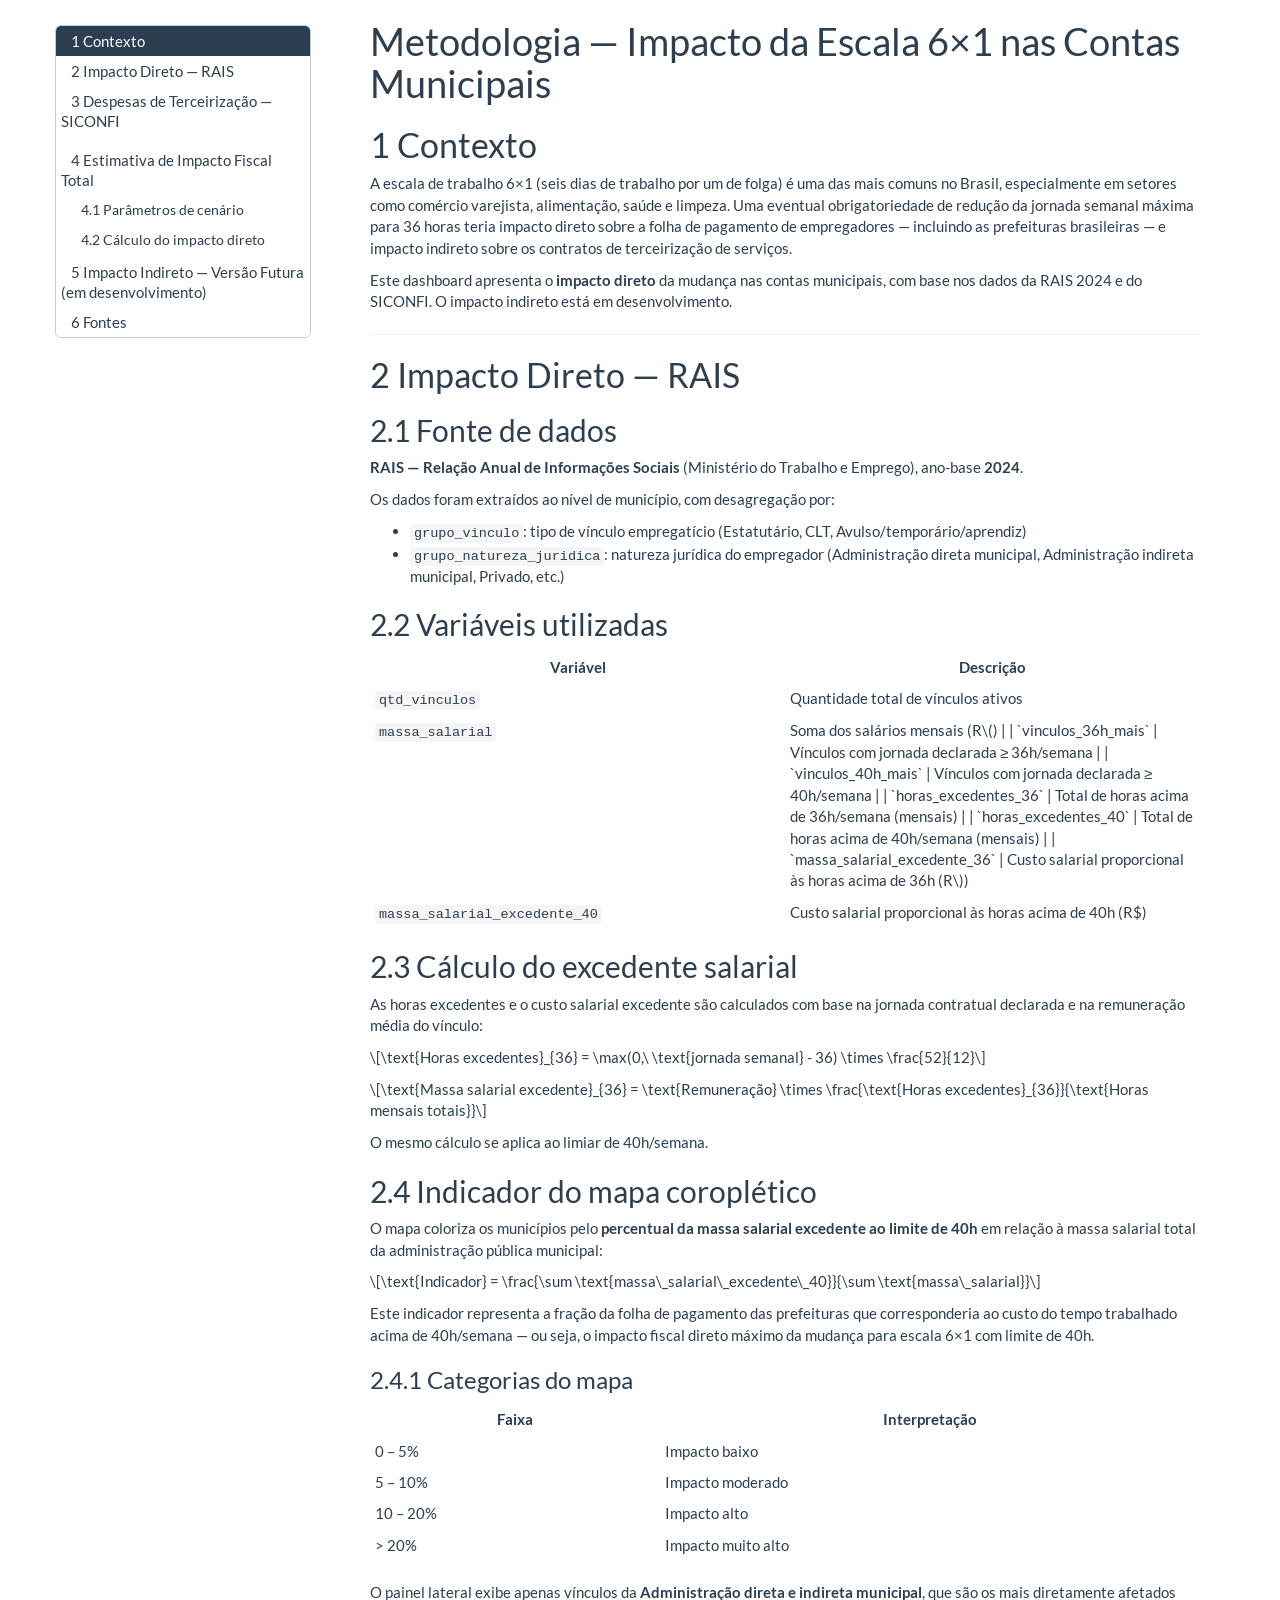
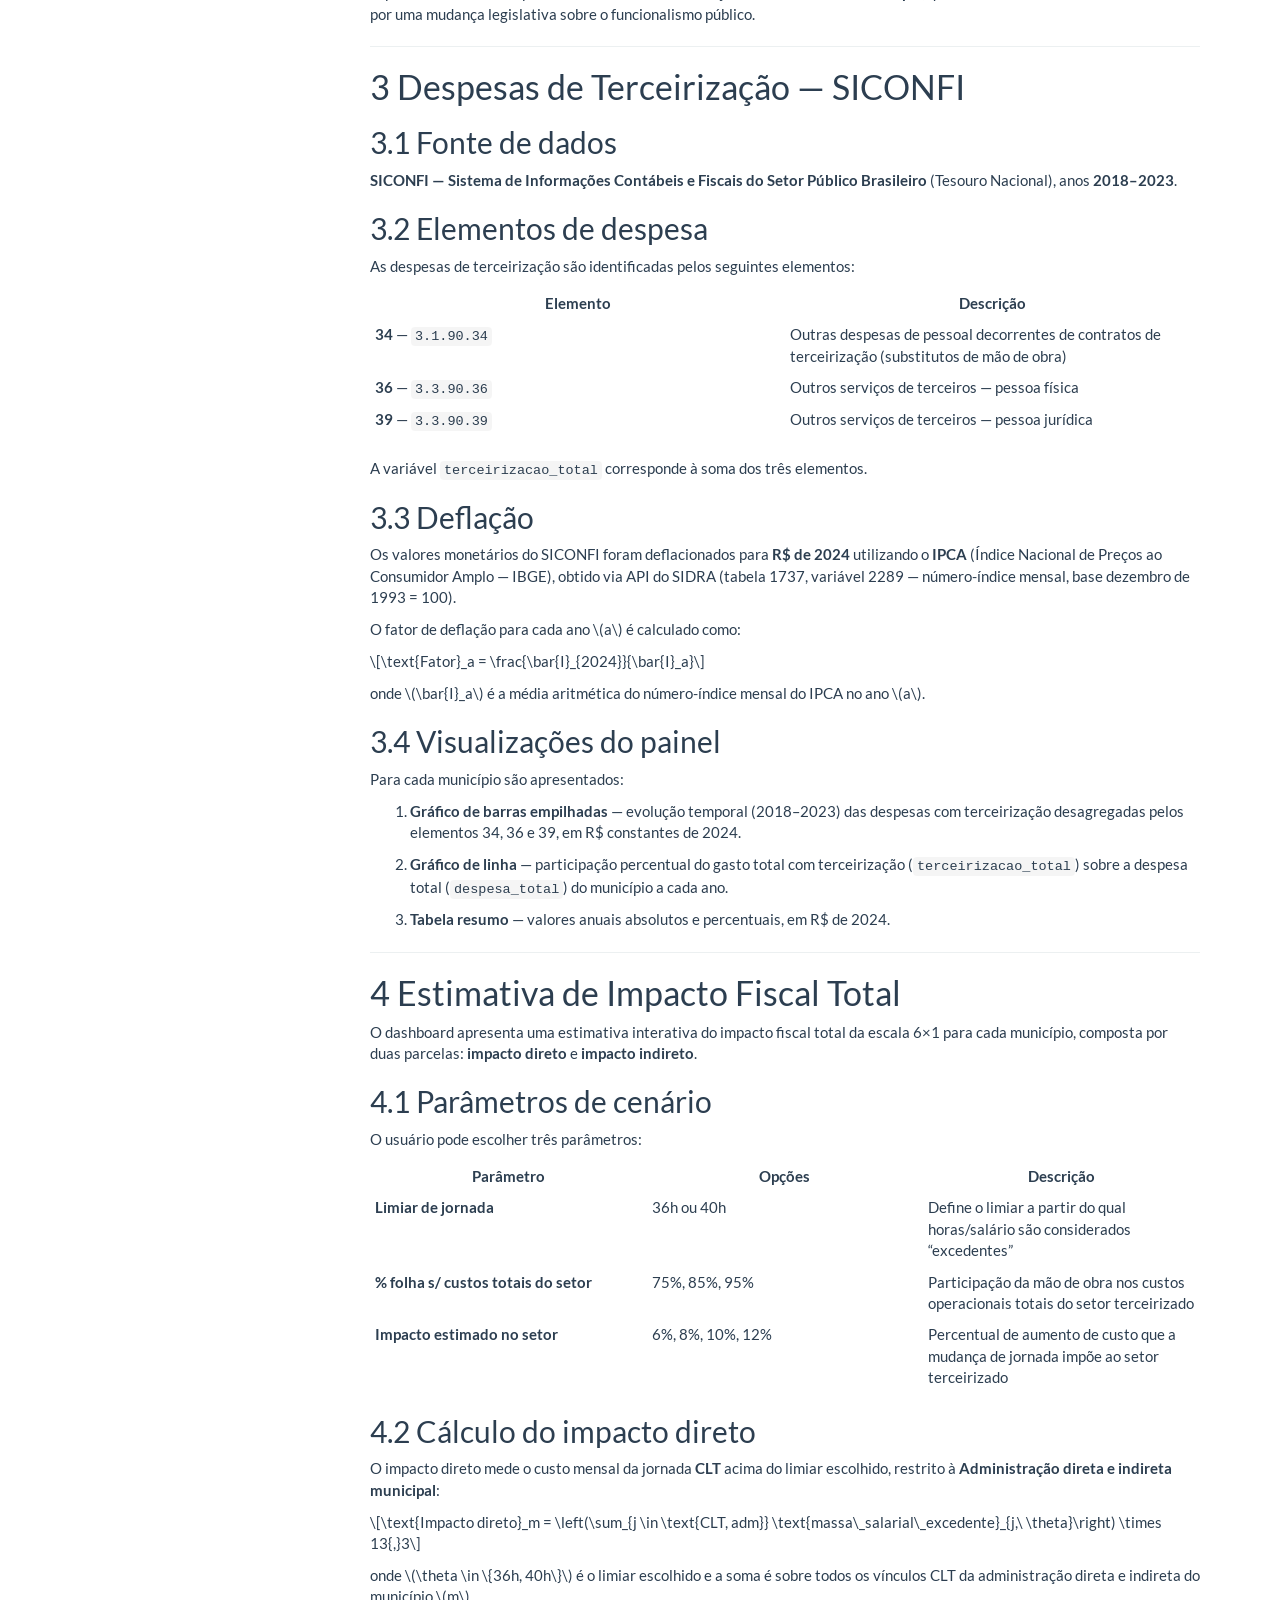
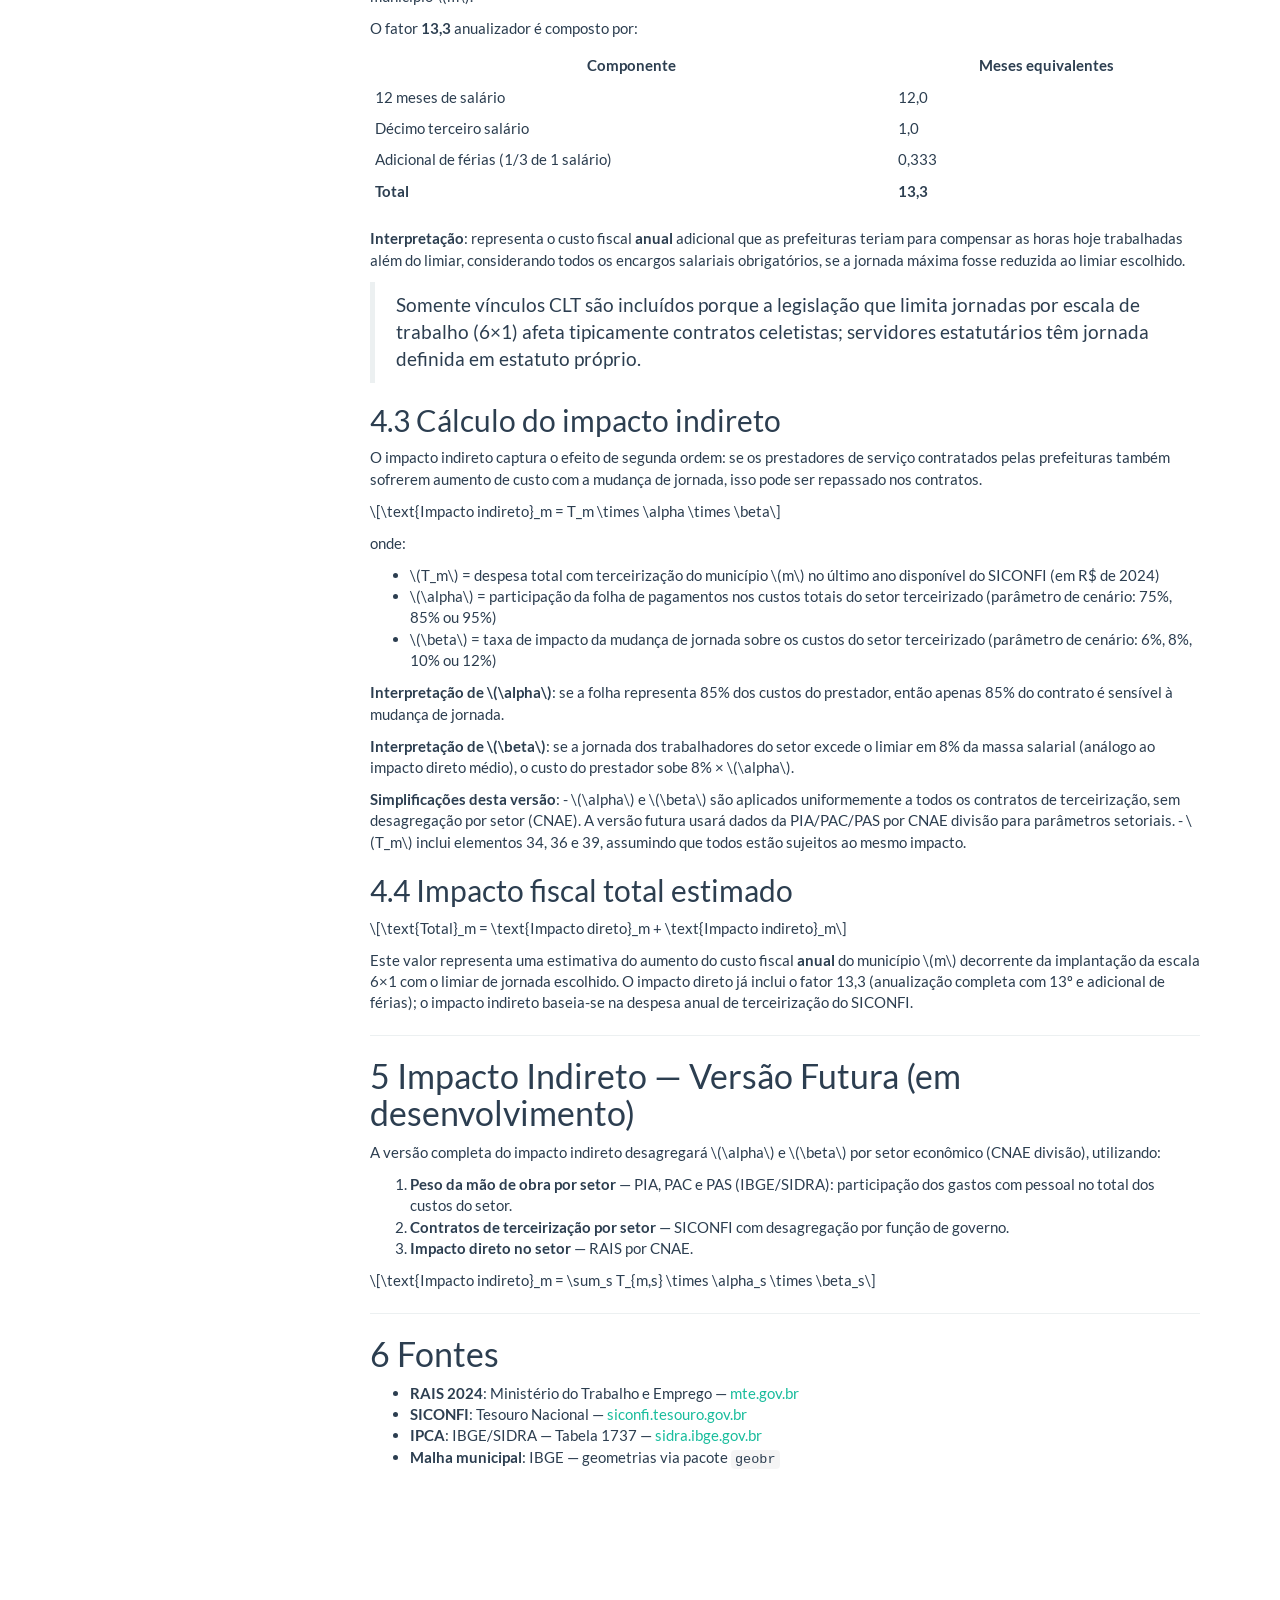
==== commit 029d62a2: "Multiply direct impact by 13.3 (annual: 12m + 13th + vacation bonus)" ====
--- a/metodologia.html
+++ b/metodologia.html
@@ -1774,16 +1774,44 @@
 <p>O impacto direto mede o custo mensal da jornada <strong>CLT</strong>
 acima do limiar escolhido, restrito à <strong>Administração direta e
 indireta municipal</strong>:</p>
-<p><span class="math display">\[\text{Impacto direto}_m = \sum_{j \in
-\text{CLT, adm}} \text{massa\_salarial\_excedente}_{j,\
-\theta}\]</span></p>
+<p><span class="math display">\[\text{Impacto direto}_m = \left(\sum_{j
+\in \text{CLT, adm}} \text{massa\_salarial\_excedente}_{j,\
+\theta}\right) \times 13{,}3\]</span></p>
 <p>onde <span class="math inline">\(\theta \in \{36h, 40h\}\)</span> é o
 limiar escolhido e a soma é sobre todos os vínculos CLT da administração
 direta e indireta do município <span class="math inline">\(m\)</span>.</p>
-<p><strong>Interpretação</strong>: representa o quanto a folha de
-pagamento mensal das prefeituras aumentaria para compensar as horas hoje
-trabalhadas além do limiar, se a jornada máxima fosse reduzida ao limiar
-escolhido.</p>
+<p>O fator <strong>13,3</strong> anualizador é composto por:</p>
+<table>
+<thead>
+<tr class="header">
+<th>Componente</th>
+<th>Meses equivalentes</th>
+</tr>
+</thead>
+<tbody>
+<tr class="odd">
+<td>12 meses de salário</td>
+<td>12,0</td>
+</tr>
+<tr class="even">
+<td>Décimo terceiro salário</td>
+<td>1,0</td>
+</tr>
+<tr class="odd">
+<td>Adicional de férias (1/3 de 1 salário)</td>
+<td>0,333</td>
+</tr>
+<tr class="even">
+<td><strong>Total</strong></td>
+<td><strong>13,3</strong></td>
+</tr>
+</tbody>
+</table>
+<p><strong>Interpretação</strong>: representa o custo fiscal
+<strong>anual</strong> adicional que as prefeituras teriam para
+compensar as horas hoje trabalhadas além do limiar, considerando todos
+os encargos salariais obrigatórios, se a jornada máxima fosse reduzida
+ao limiar escolhido.</p>
 <blockquote>
 <p>Somente vínculos CLT são incluídos porque a legislação que limita
 jornadas por escala de trabalho (6×1) afeta tipicamente contratos
@@ -1831,8 +1859,10 @@
 <p><span class="math display">\[\text{Total}_m = \text{Impacto direto}_m
 + \text{Impacto indireto}_m\]</span></p>
 <p>Este valor representa uma estimativa do aumento do custo fiscal
-mensal do município <span class="math inline">\(m\)</span> decorrente da
-implantação da escala 6×1 com o limiar de jornada escolhido.</p>
+<strong>anual</strong> do município <span class="math inline">\(m\)</span> decorrente da implantação da escala 6×1
+com o limiar de jornada escolhido. O impacto direto já inclui o fator
+13,3 (anualização completa com 13º e adicional de férias); o impacto
+indireto baseia-se na despesa anual de terceirização do SICONFI.</p>
 <hr />
 </div>
 </div>
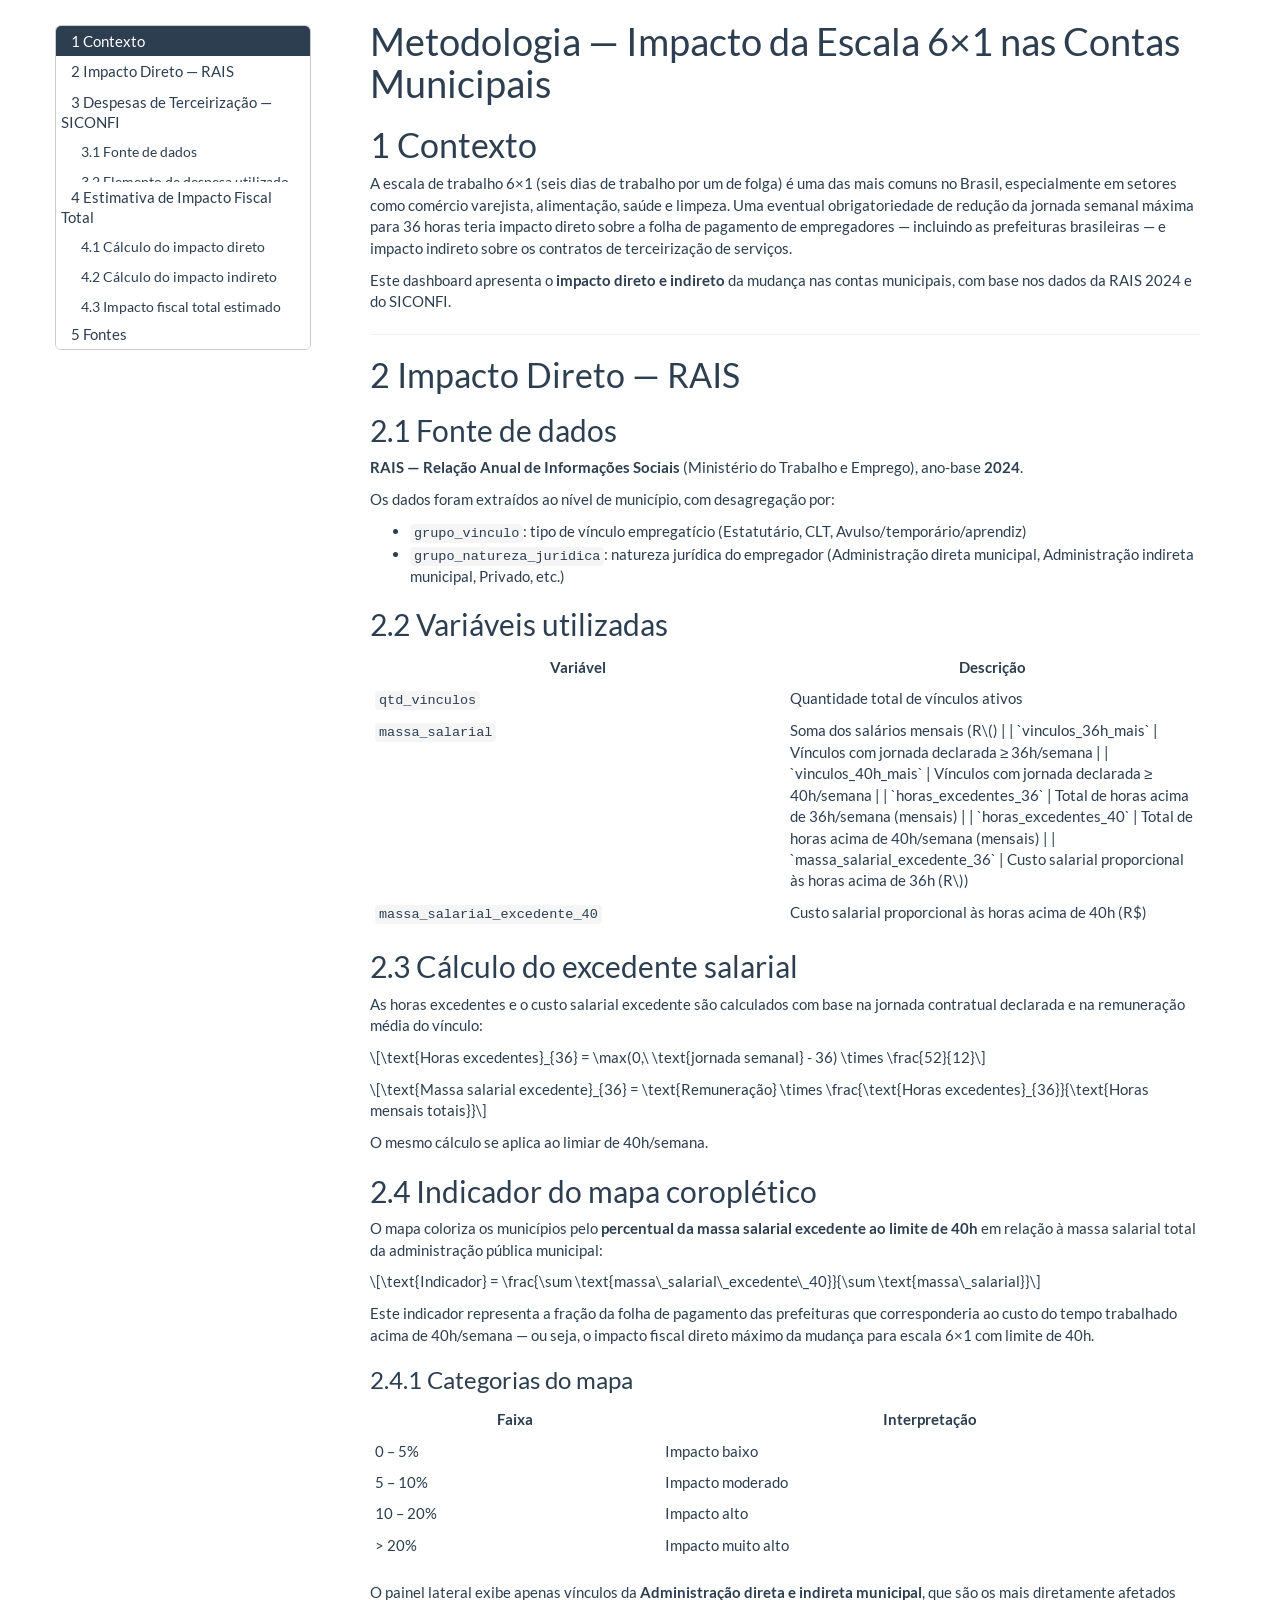
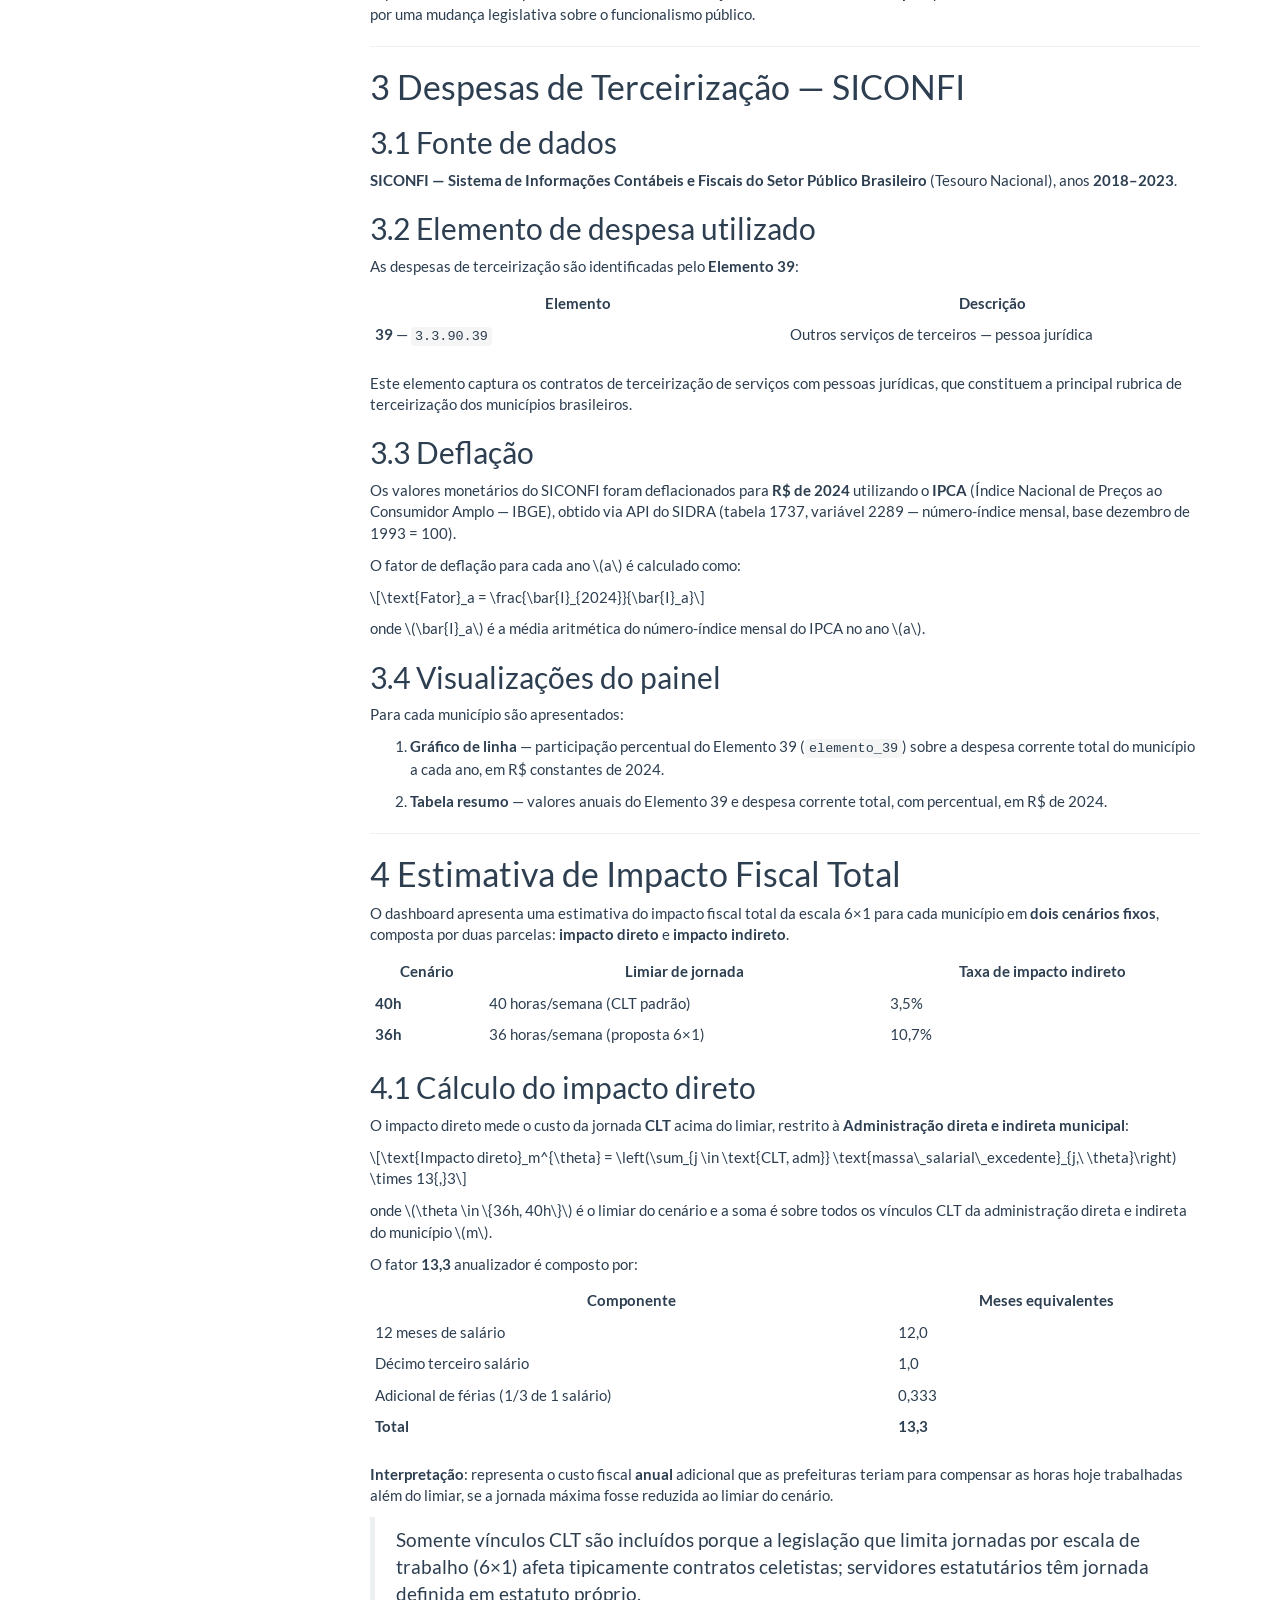
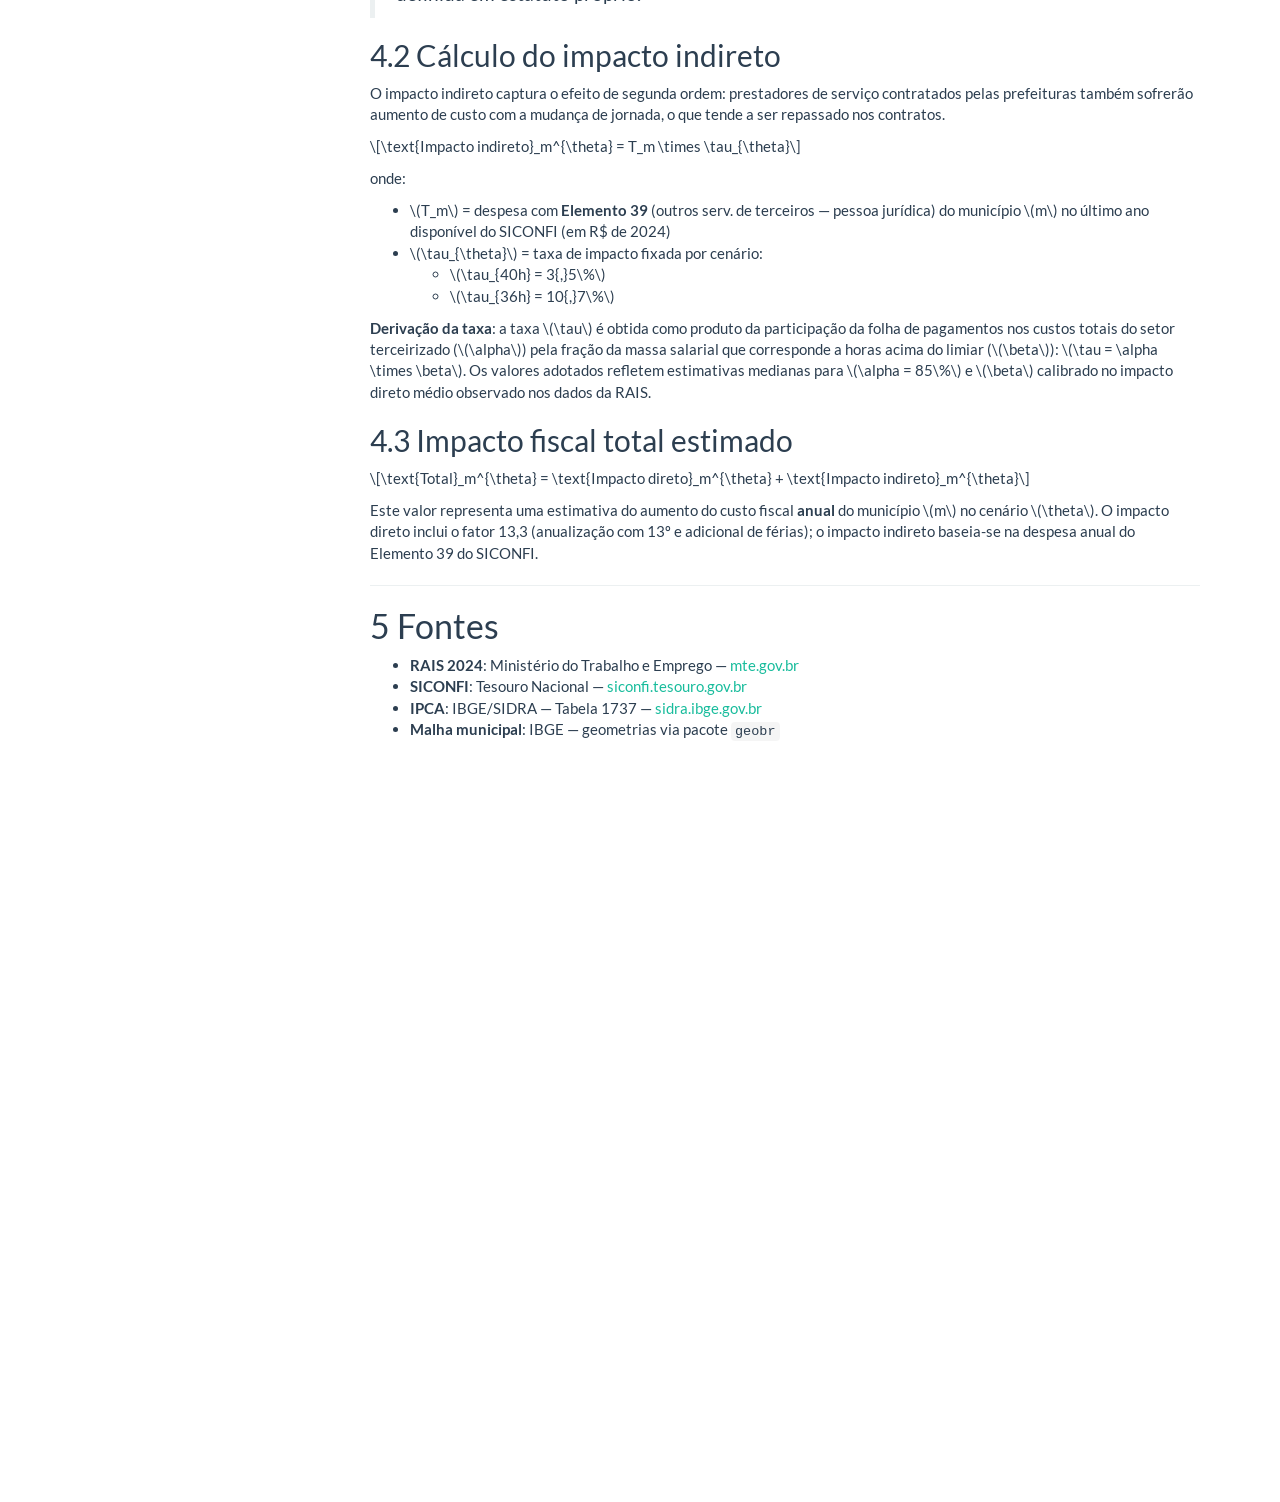
==== commit 55c83bda: "Fix indirect impact to fixed rates; remove dropdowns; add Legacy copies - Impact methodology: replac" ====
--- a/metodologia.html
+++ b/metodologia.html
@@ -1528,9 +1528,9 @@
 sobre a folha de pagamento de empregadores — incluindo as prefeituras
 brasileiras — e impacto indireto sobre os contratos de terceirização de
 serviços.</p>
-<p>Este dashboard apresenta o <strong>impacto direto</strong> da mudança
-nas contas municipais, com base nos dados da RAIS 2024 e do SICONFI. O
-impacto indireto está em desenvolvimento.</p>
+<p>Este dashboard apresenta o <strong>impacto direto e indireto</strong>
+da mudança nas contas municipais, com base nos dados da RAIS 2024 e do
+SICONFI.</p>
 <hr />
 </div>
 <div id="impacto-direto-rais" class="section level1" number="2">
@@ -1657,11 +1657,11 @@
 Público Brasileiro</strong> (Tesouro Nacional), anos
 <strong>2018–2023</strong>.</p>
 </div>
-<div id="elementos-de-despesa" class="section level2" number="3.2">
-<h2><span class="header-section-number">3.2</span> Elementos de
-despesa</h2>
-<p>As despesas de terceirização são identificadas pelos seguintes
-elementos:</p>
+<div id="elemento-de-despesa-utilizado" class="section level2" number="3.2">
+<h2><span class="header-section-number">3.2</span> Elemento de despesa
+utilizado</h2>
+<p>As despesas de terceirização são identificadas pelo <strong>Elemento
+39</strong>:</p>
 <table>
 <colgroup>
 <col width="50%" />
@@ -1675,22 +1675,14 @@
 </thead>
 <tbody>
 <tr class="odd">
-<td><strong>34</strong> — <code>3.1.90.34</code></td>
-<td>Outras despesas de pessoal decorrentes de contratos de terceirização
-(substitutos de mão de obra)</td>
-</tr>
-<tr class="even">
-<td><strong>36</strong> — <code>3.3.90.36</code></td>
-<td>Outros serviços de terceiros — pessoa física</td>
-</tr>
-<tr class="odd">
 <td><strong>39</strong> — <code>3.3.90.39</code></td>
 <td>Outros serviços de terceiros — pessoa jurídica</td>
 </tr>
 </tbody>
 </table>
-<p>A variável <code>terceirizacao_total</code> corresponde à soma dos
-três elementos.</p>
+<p>Este elemento captura os contratos de terceirização de serviços com
+pessoas jurídicas, que constituem a principal rubrica de terceirização
+dos municípios brasileiros.</p>
 </div>
 <div id="deflação" class="section level2" number="3.3">
 <h2><span class="header-section-number">3.3</span> Deflação</h2>
@@ -1710,15 +1702,11 @@
 painel</h2>
 <p>Para cada município são apresentados:</p>
 <ol style="list-style-type: decimal">
-<li><p><strong>Gráfico de barras empilhadas</strong> — evolução temporal
-(2018–2023) das despesas com terceirização desagregadas pelos elementos
-34, 36 e 39, em R$ constantes de 2024.</p></li>
 <li><p><strong>Gráfico de linha</strong> — participação percentual do
-gasto total com terceirização (<code>terceirizacao_total</code>) sobre a
-despesa total (<code>despesa_total</code>) do município a cada
-ano.</p></li>
-<li><p><strong>Tabela resumo</strong> — valores anuais absolutos e
-percentuais, em R$ de 2024.</p></li>
+Elemento 39 (<code>elemento_39</code>) sobre a despesa corrente total do
+município a cada ano, em R$ constantes de 2024.</p></li>
+<li><p><strong>Tabela resumo</strong> — valores anuais do Elemento 39 e
+despesa corrente total, com percentual, em R$ de 2024.</p></li>
 </ol>
 <hr />
 </div>
@@ -1726,60 +1714,44 @@
 <div id="estimativa-de-impacto-fiscal-total" class="section level1" number="4">
 <h1><span class="header-section-number">4</span> Estimativa de Impacto
 Fiscal Total</h1>
-<p>O dashboard apresenta uma estimativa interativa do impacto fiscal
-total da escala 6×1 para cada município, composta por duas parcelas:
-<strong>impacto direto</strong> e <strong>impacto indireto</strong>.</p>
-<div id="parâmetros-de-cenário" class="section level2" number="4.1">
-<h2><span class="header-section-number">4.1</span> Parâmetros de
-cenário</h2>
-<p>O usuário pode escolher três parâmetros:</p>
+<p>O dashboard apresenta uma estimativa do impacto fiscal total da
+escala 6×1 para cada município em <strong>dois cenários fixos</strong>,
+composta por duas parcelas: <strong>impacto direto</strong> e
+<strong>impacto indireto</strong>.</p>
 <table>
-<colgroup>
-<col width="33%" />
-<col width="33%" />
-<col width="33%" />
-</colgroup>
 <thead>
 <tr class="header">
-<th>Parâmetro</th>
-<th>Opções</th>
-<th>Descrição</th>
+<th>Cenário</th>
+<th>Limiar de jornada</th>
+<th>Taxa de impacto indireto</th>
 </tr>
 </thead>
 <tbody>
 <tr class="odd">
-<td><strong>Limiar de jornada</strong></td>
-<td>36h ou 40h</td>
-<td>Define o limiar a partir do qual horas/salário são considerados
-“excedentes”</td>
+<td><strong>40h</strong></td>
+<td>40 horas/semana (CLT padrão)</td>
+<td>3,5%</td>
 </tr>
 <tr class="even">
-<td><strong>% folha s/ custos totais do setor</strong></td>
-<td>75%, 85%, 95%</td>
-<td>Participação da mão de obra nos custos operacionais totais do setor
-terceirizado</td>
-</tr>
-<tr class="odd">
-<td><strong>Impacto estimado no setor</strong></td>
-<td>6%, 8%, 10%, 12%</td>
-<td>Percentual de aumento de custo que a mudança de jornada impõe ao
-setor terceirizado</td>
+<td><strong>36h</strong></td>
+<td>36 horas/semana (proposta 6×1)</td>
+<td>10,7%</td>
 </tr>
 </tbody>
 </table>
-</div>
-<div id="cálculo-do-impacto-direto" class="section level2" number="4.2">
-<h2><span class="header-section-number">4.2</span> Cálculo do impacto
+<div id="cálculo-do-impacto-direto" class="section level2" number="4.1">
+<h2><span class="header-section-number">4.1</span> Cálculo do impacto
 direto</h2>
-<p>O impacto direto mede o custo mensal da jornada <strong>CLT</strong>
-acima do limiar escolhido, restrito à <strong>Administração direta e
-indireta municipal</strong>:</p>
-<p><span class="math display">\[\text{Impacto direto}_m = \left(\sum_{j
-\in \text{CLT, adm}} \text{massa\_salarial\_excedente}_{j,\
-\theta}\right) \times 13{,}3\]</span></p>
+<p>O impacto direto mede o custo da jornada <strong>CLT</strong> acima
+do limiar, restrito à <strong>Administração direta e indireta
+municipal</strong>:</p>
+<p><span class="math display">\[\text{Impacto direto}_m^{\theta} =
+\left(\sum_{j \in \text{CLT, adm}}
+\text{massa\_salarial\_excedente}_{j,\ \theta}\right) \times
+13{,}3\]</span></p>
 <p>onde <span class="math inline">\(\theta \in \{36h, 40h\}\)</span> é o
-limiar escolhido e a soma é sobre todos os vínculos CLT da administração
-direta e indireta do município <span class="math inline">\(m\)</span>.</p>
+limiar do cenário e a soma é sobre todos os vínculos CLT da
+administração direta e indireta do município <span class="math inline">\(m\)</span>.</p>
 <p>O fator <strong>13,3</strong> anualizador é composto por:</p>
 <table>
 <thead>
@@ -1809,9 +1781,8 @@
 </table>
 <p><strong>Interpretação</strong>: representa o custo fiscal
 <strong>anual</strong> adicional que as prefeituras teriam para
-compensar as horas hoje trabalhadas além do limiar, considerando todos
-os encargos salariais obrigatórios, se a jornada máxima fosse reduzida
-ao limiar escolhido.</p>
+compensar as horas hoje trabalhadas além do limiar, se a jornada máxima
+fosse reduzida ao limiar do cenário.</p>
 <blockquote>
 <p>Somente vínculos CLT são incluídos porque a legislação que limita
 jornadas por escala de trabalho (6×1) afeta tipicamente contratos
@@ -1819,72 +1790,49 @@
 próprio.</p>
 </blockquote>
 </div>
-<div id="cálculo-do-impacto-indireto" class="section level2" number="4.3">
-<h2><span class="header-section-number">4.3</span> Cálculo do impacto
+<div id="cálculo-do-impacto-indireto" class="section level2" number="4.2">
+<h2><span class="header-section-number">4.2</span> Cálculo do impacto
 indireto</h2>
-<p>O impacto indireto captura o efeito de segunda ordem: se os
-prestadores de serviço contratados pelas prefeituras também sofrerem
-aumento de custo com a mudança de jornada, isso pode ser repassado nos
-contratos.</p>
-<p><span class="math display">\[\text{Impacto indireto}_m = T_m \times
-\alpha \times \beta\]</span></p>
+<p>O impacto indireto captura o efeito de segunda ordem: prestadores de
+serviço contratados pelas prefeituras também sofrerão aumento de custo
+com a mudança de jornada, o que tende a ser repassado nos contratos.</p>
+<p><span class="math display">\[\text{Impacto indireto}_m^{\theta} = T_m
+\times \tau_{\theta}\]</span></p>
 <p>onde:</p>
 <ul>
-<li><span class="math inline">\(T_m\)</span> = despesa total com
-terceirização do município <span class="math inline">\(m\)</span> no
-último ano disponível do SICONFI (em R$ de 2024)</li>
-<li><span class="math inline">\(\alpha\)</span> = participação da folha
-de pagamentos nos custos totais do setor terceirizado (parâmetro de
-cenário: 75%, 85% ou 95%)</li>
-<li><span class="math inline">\(\beta\)</span> = taxa de impacto da
-mudança de jornada sobre os custos do setor terceirizado (parâmetro de
-cenário: 6%, 8%, 10% ou 12%)</li>
+<li><span class="math inline">\(T_m\)</span> = despesa com
+<strong>Elemento 39</strong> (outros serv. de terceiros — pessoa
+jurídica) do município <span class="math inline">\(m\)</span> no último
+ano disponível do SICONFI (em R$ de 2024)</li>
+<li><span class="math inline">\(\tau_{\theta}\)</span> = taxa de impacto
+fixada por cenário:
+<ul>
+<li><span class="math inline">\(\tau_{40h} = 3{,}5\%\)</span></li>
+<li><span class="math inline">\(\tau_{36h} = 10{,}7\%\)</span></li>
+</ul></li>
 </ul>
-<p><strong>Interpretação de <span class="math inline">\(\alpha\)</span></strong>: se a folha representa
-85% dos custos do prestador, então apenas 85% do contrato é sensível à
-mudança de jornada.</p>
-<p><strong>Interpretação de <span class="math inline">\(\beta\)</span></strong>: se a jornada dos
-trabalhadores do setor excede o limiar em 8% da massa salarial (análogo
-ao impacto direto médio), o custo do prestador sobe 8% × <span class="math inline">\(\alpha\)</span>.</p>
-<p><strong>Simplificações desta versão</strong>: - <span class="math inline">\(\alpha\)</span> e <span class="math inline">\(\beta\)</span> são aplicados uniformemente a todos
-os contratos de terceirização, sem desagregação por setor (CNAE). A
-versão futura usará dados da PIA/PAC/PAS por CNAE divisão para
-parâmetros setoriais. - <span class="math inline">\(T_m\)</span> inclui
-elementos 34, 36 e 39, assumindo que todos estão sujeitos ao mesmo
-impacto.</p>
-</div>
-<div id="impacto-fiscal-total-estimado" class="section level2" number="4.4">
-<h2><span class="header-section-number">4.4</span> Impacto fiscal total
+<p><strong>Derivação da taxa</strong>: a taxa <span class="math inline">\(\tau\)</span> é obtida como produto da
+participação da folha de pagamentos nos custos totais do setor
+terceirizado (<span class="math inline">\(\alpha\)</span>) pela fração
+da massa salarial que corresponde a horas acima do limiar (<span class="math inline">\(\beta\)</span>): <span class="math inline">\(\tau
+= \alpha \times \beta\)</span>. Os valores adotados refletem estimativas
+medianas para <span class="math inline">\(\alpha = 85\%\)</span> e <span class="math inline">\(\beta\)</span> calibrado no impacto direto médio
+observado nos dados da RAIS.</p>
+</div>
+<div id="impacto-fiscal-total-estimado" class="section level2" number="4.3">
+<h2><span class="header-section-number">4.3</span> Impacto fiscal total
 estimado</h2>
-<p><span class="math display">\[\text{Total}_m = \text{Impacto direto}_m
-+ \text{Impacto indireto}_m\]</span></p>
+<p><span class="math display">\[\text{Total}_m^{\theta} = \text{Impacto
+direto}_m^{\theta} + \text{Impacto indireto}_m^{\theta}\]</span></p>
 <p>Este valor representa uma estimativa do aumento do custo fiscal
-<strong>anual</strong> do município <span class="math inline">\(m\)</span> decorrente da implantação da escala 6×1
-com o limiar de jornada escolhido. O impacto direto já inclui o fator
-13,3 (anualização completa com 13º e adicional de férias); o impacto
-indireto baseia-se na despesa anual de terceirização do SICONFI.</p>
+<strong>anual</strong> do município <span class="math inline">\(m\)</span> no cenário <span class="math inline">\(\theta\)</span>. O impacto direto inclui o fator
+13,3 (anualização com 13º e adicional de férias); o impacto indireto
+baseia-se na despesa anual do Elemento 39 do SICONFI.</p>
 <hr />
 </div>
 </div>
-<div id="impacto-indireto-versão-futura-em-desenvolvimento" class="section level1" number="5">
-<h1><span class="header-section-number">5</span> Impacto Indireto —
-Versão Futura (em desenvolvimento)</h1>
-<p>A versão completa do impacto indireto desagregará <span class="math inline">\(\alpha\)</span> e <span class="math inline">\(\beta\)</span> por setor econômico (CNAE divisão),
-utilizando:</p>
-<ol style="list-style-type: decimal">
-<li><strong>Peso da mão de obra por setor</strong> — PIA, PAC e PAS
-(IBGE/SIDRA): participação dos gastos com pessoal no total dos custos do
-setor.</li>
-<li><strong>Contratos de terceirização por setor</strong> — SICONFI com
-desagregação por função de governo.</li>
-<li><strong>Impacto direto no setor</strong> — RAIS por CNAE.</li>
-</ol>
-<p><span class="math display">\[\text{Impacto indireto}_m = \sum_s
-T_{m,s} \times \alpha_s \times \beta_s\]</span></p>
-<hr />
-</div>
-<div id="fontes" class="section level1" number="6">
-<h1><span class="header-section-number">6</span> Fontes</h1>
+<div id="fontes" class="section level1" number="5">
+<h1><span class="header-section-number">5</span> Fontes</h1>
 <ul>
 <li><strong>RAIS 2024</strong>: Ministério do Trabalho e Emprego — <a href="https://www.gov.br/trabalho-e-emprego">mte.gov.br</a></li>
 <li><strong>SICONFI</strong>: Tesouro Nacional — <a href="https://siconfi.tesouro.gov.br">siconfi.tesouro.gov.br</a></li>
